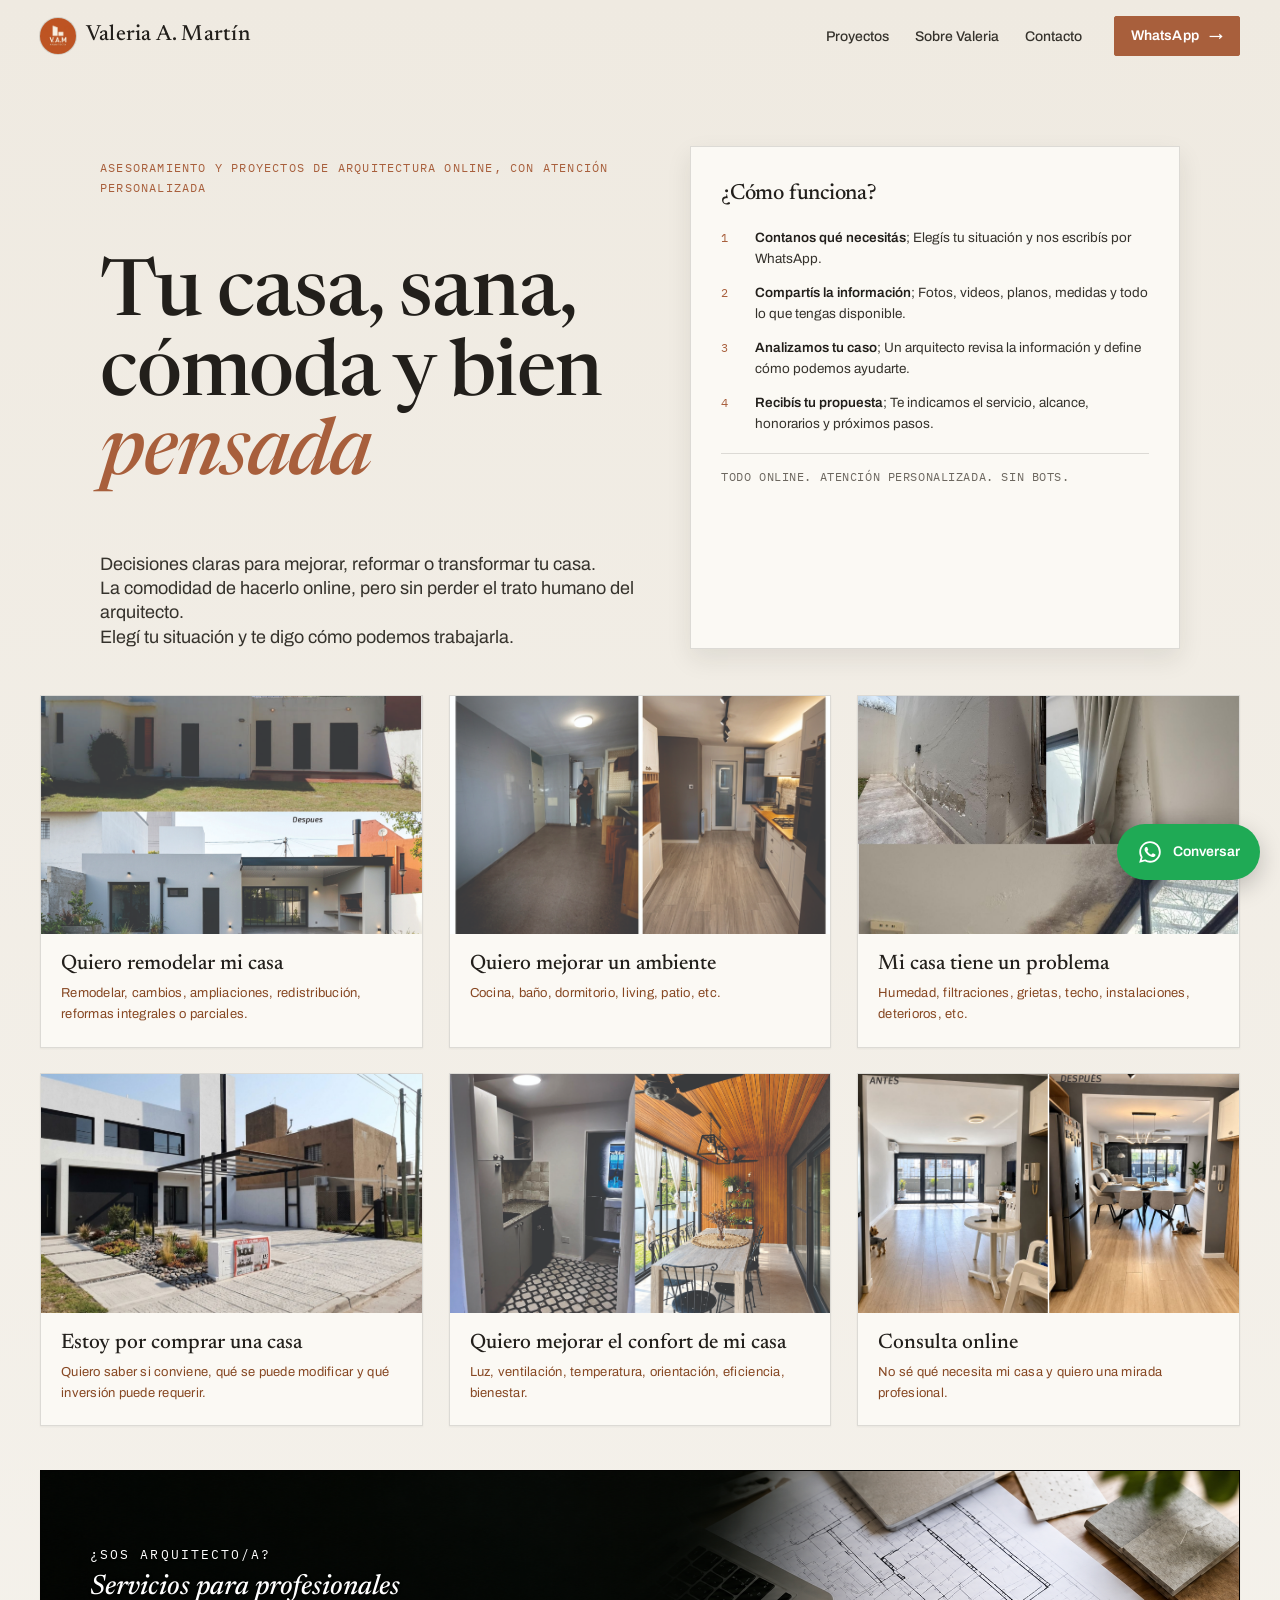
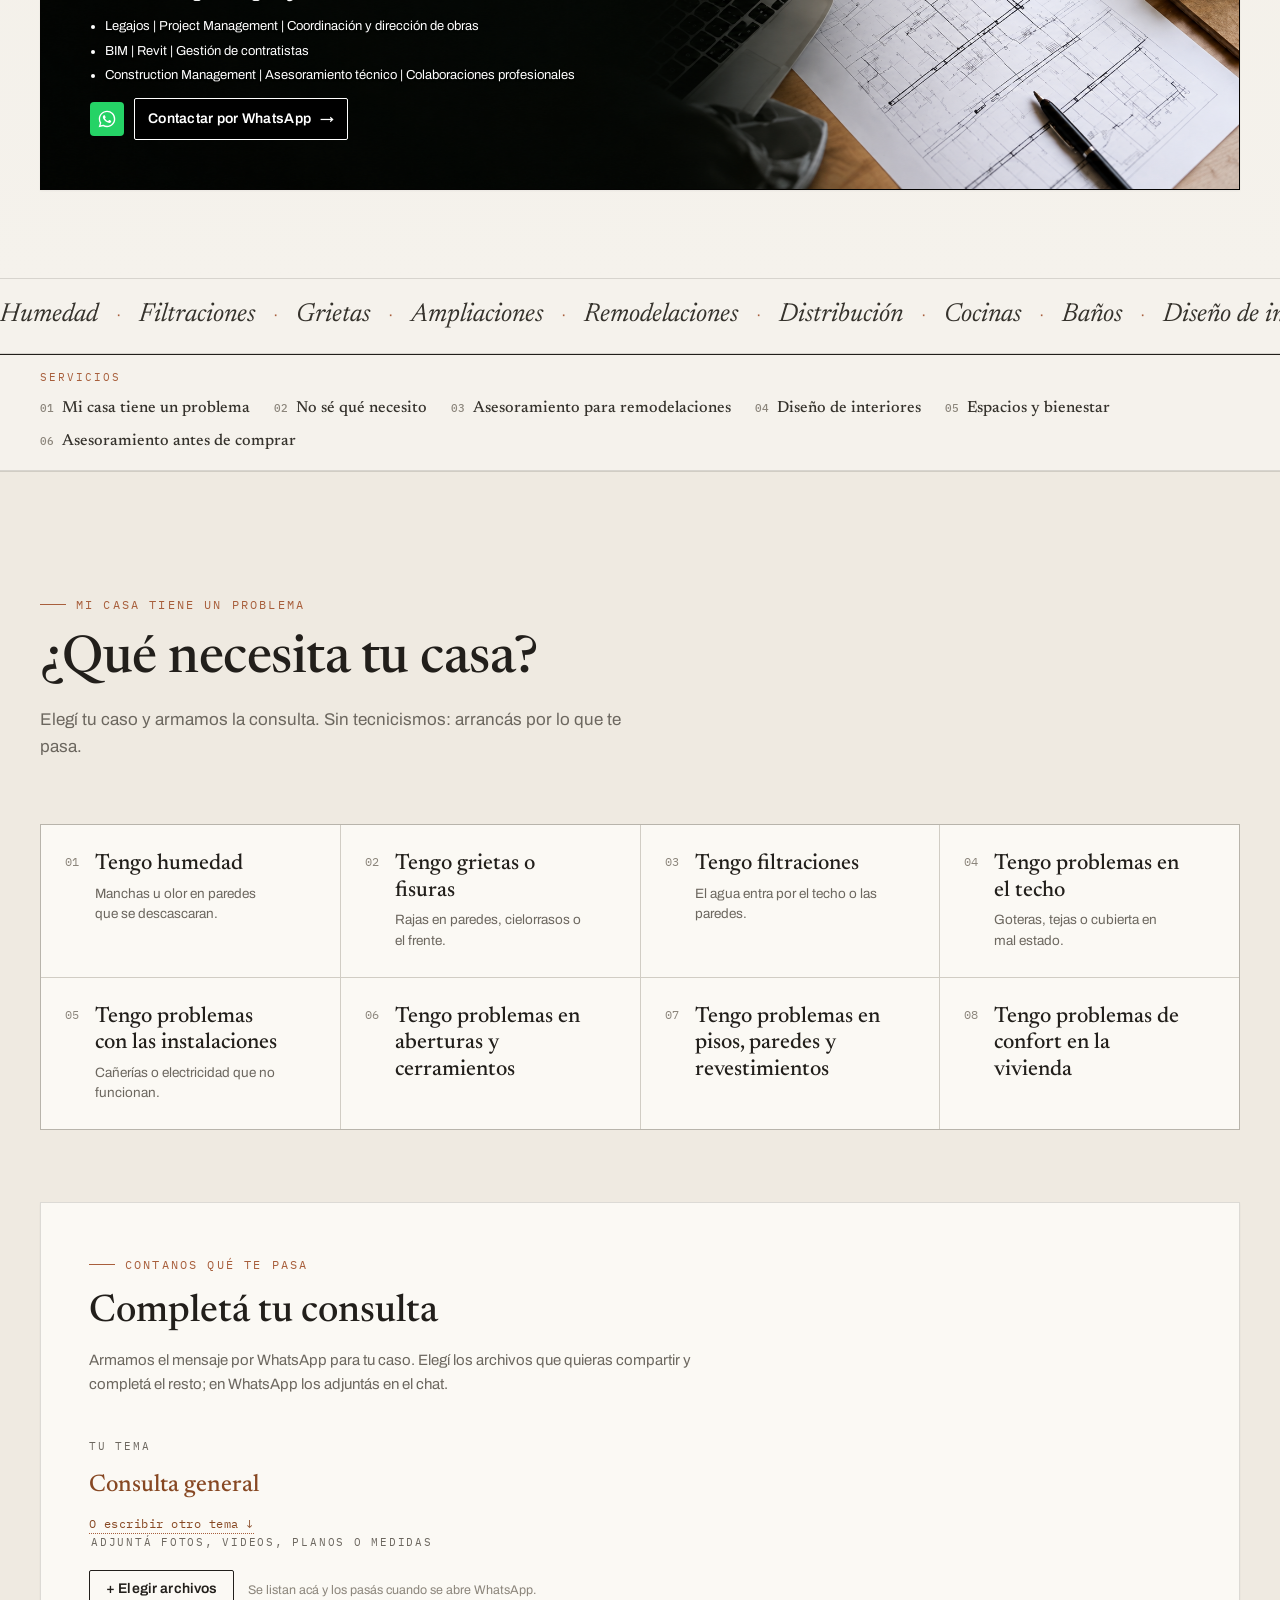
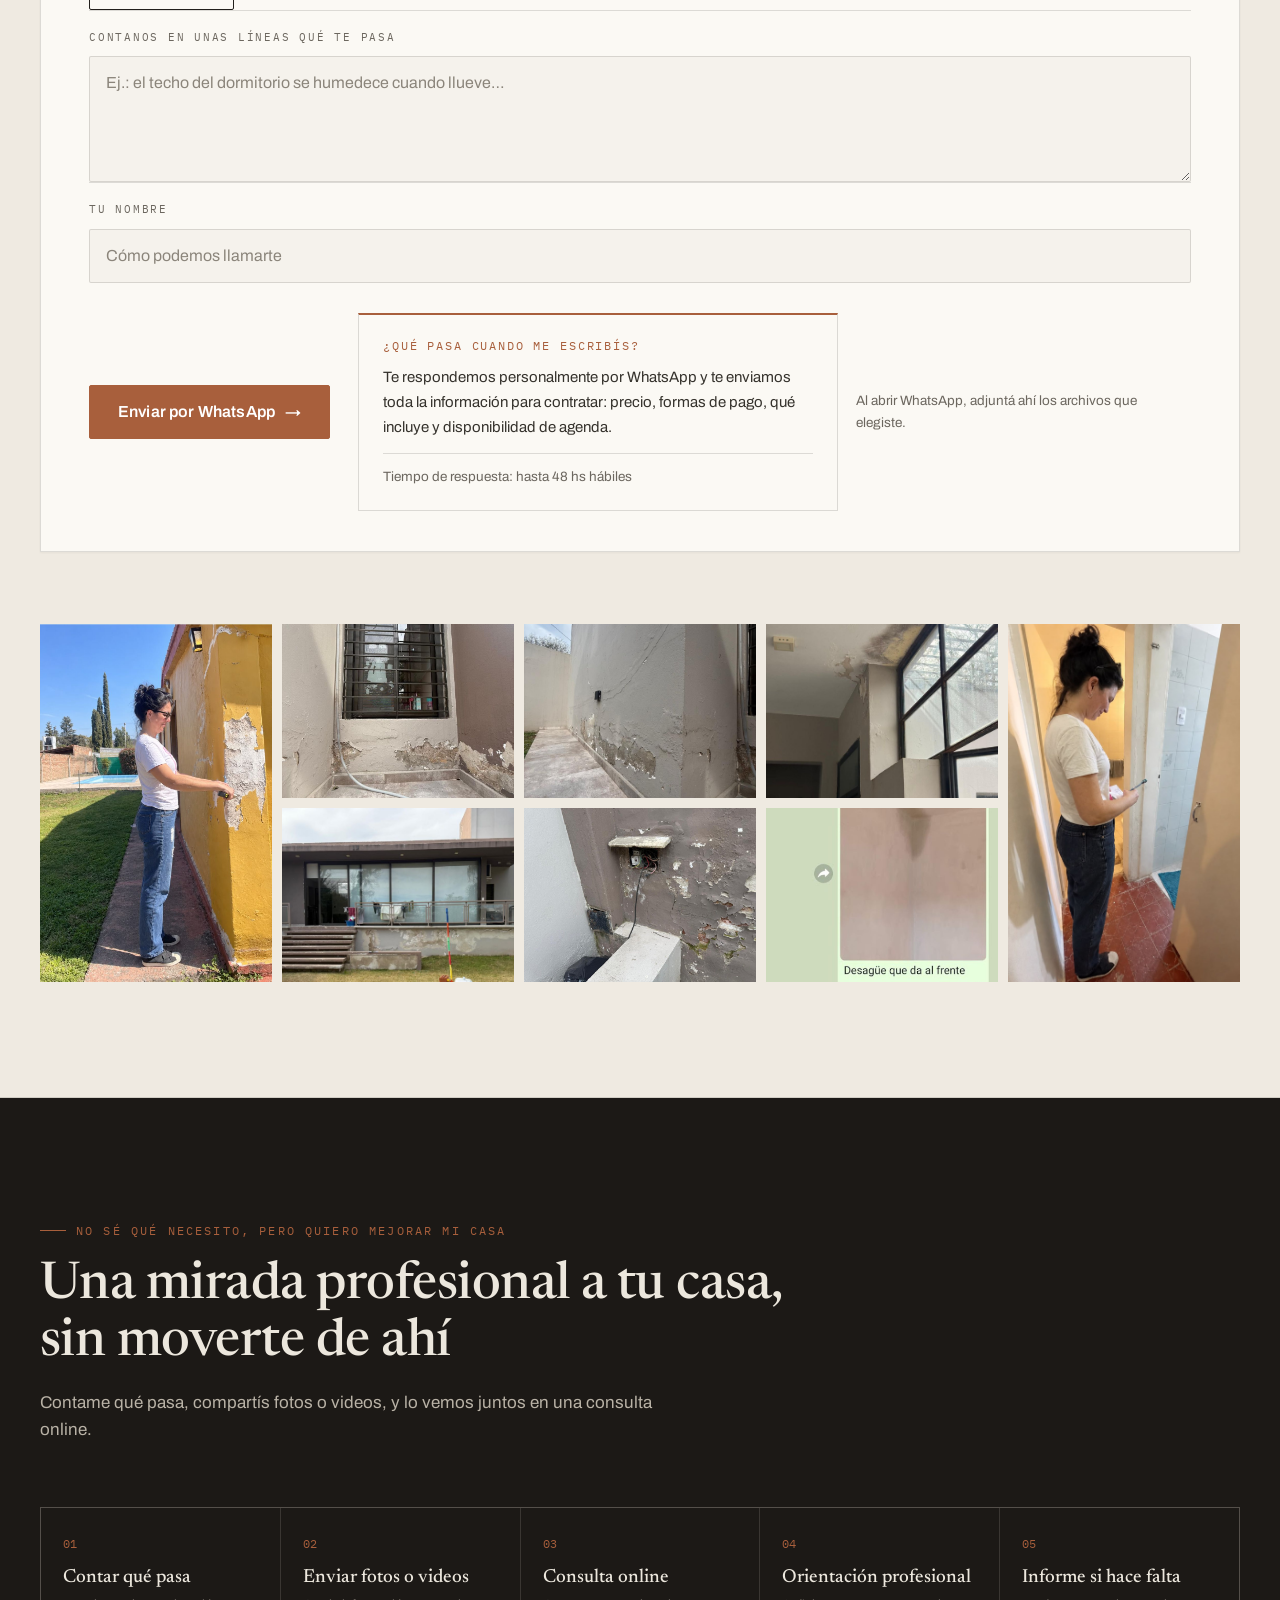
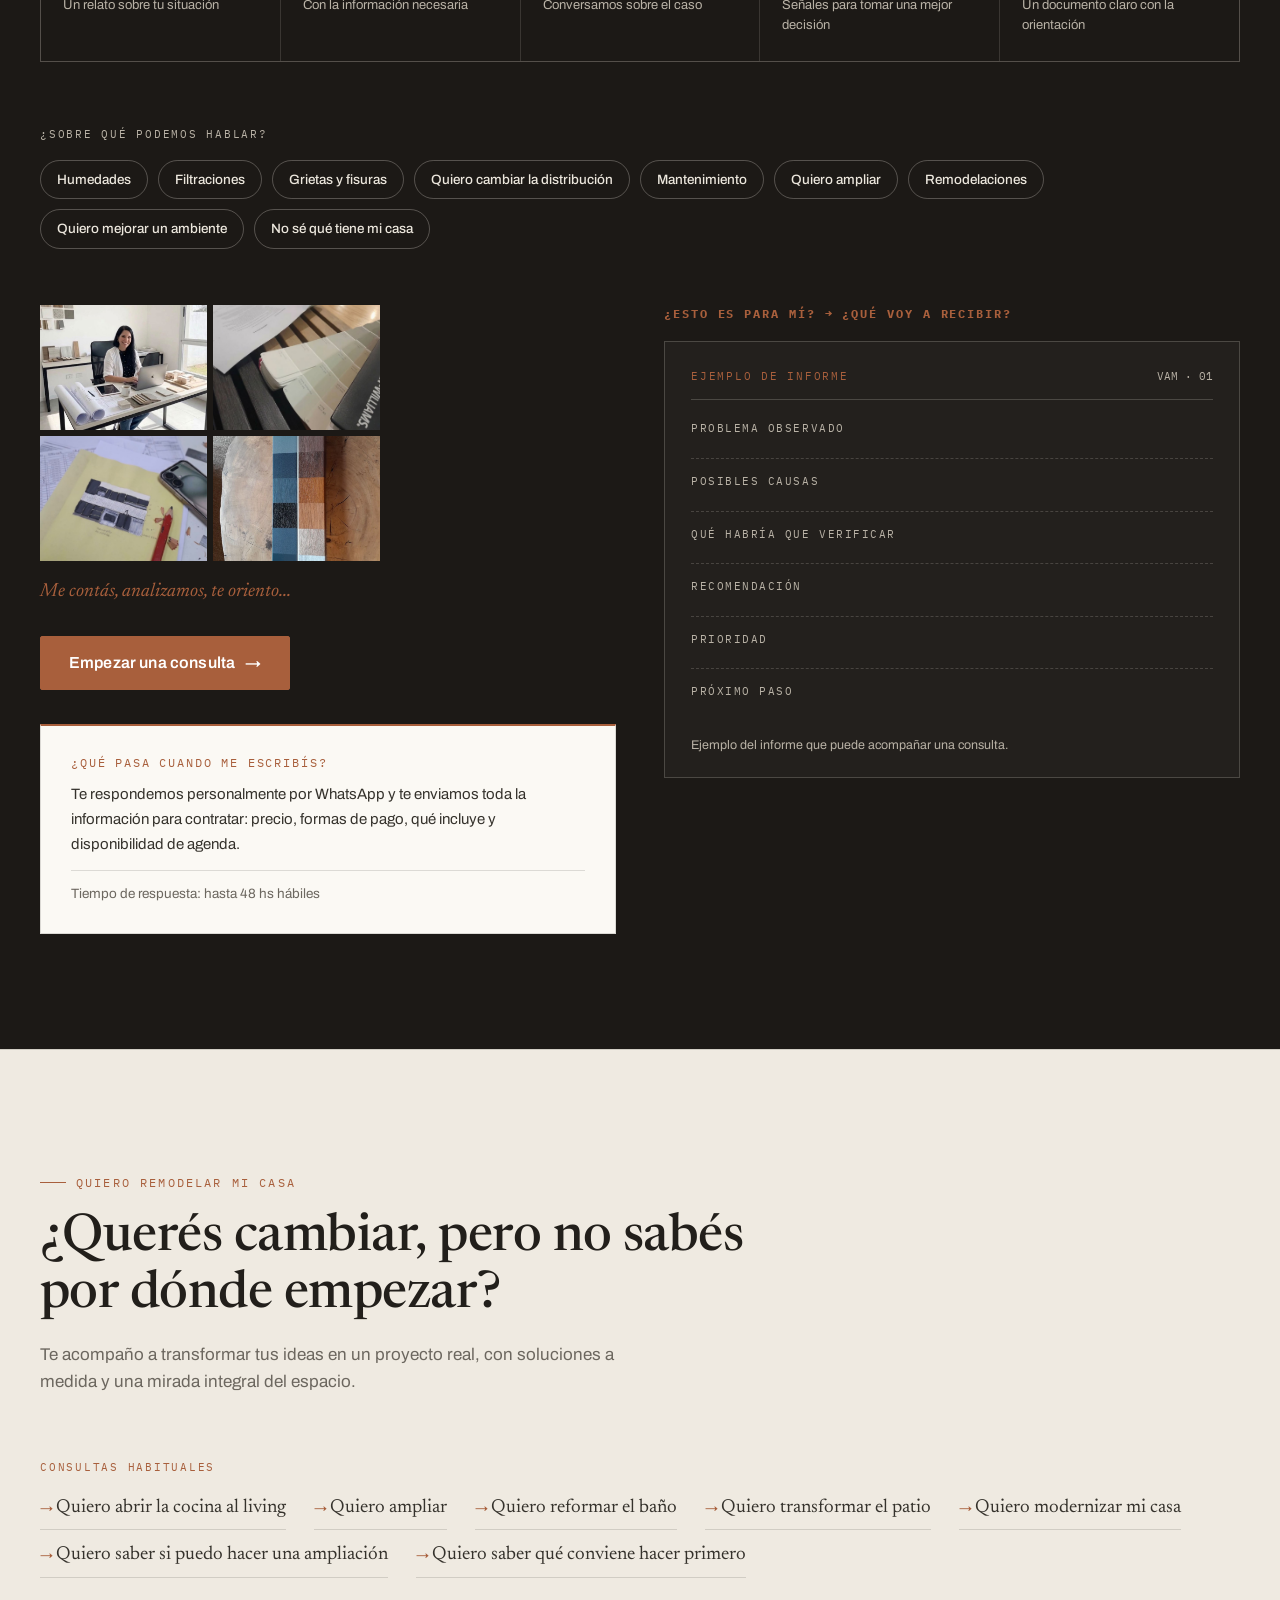
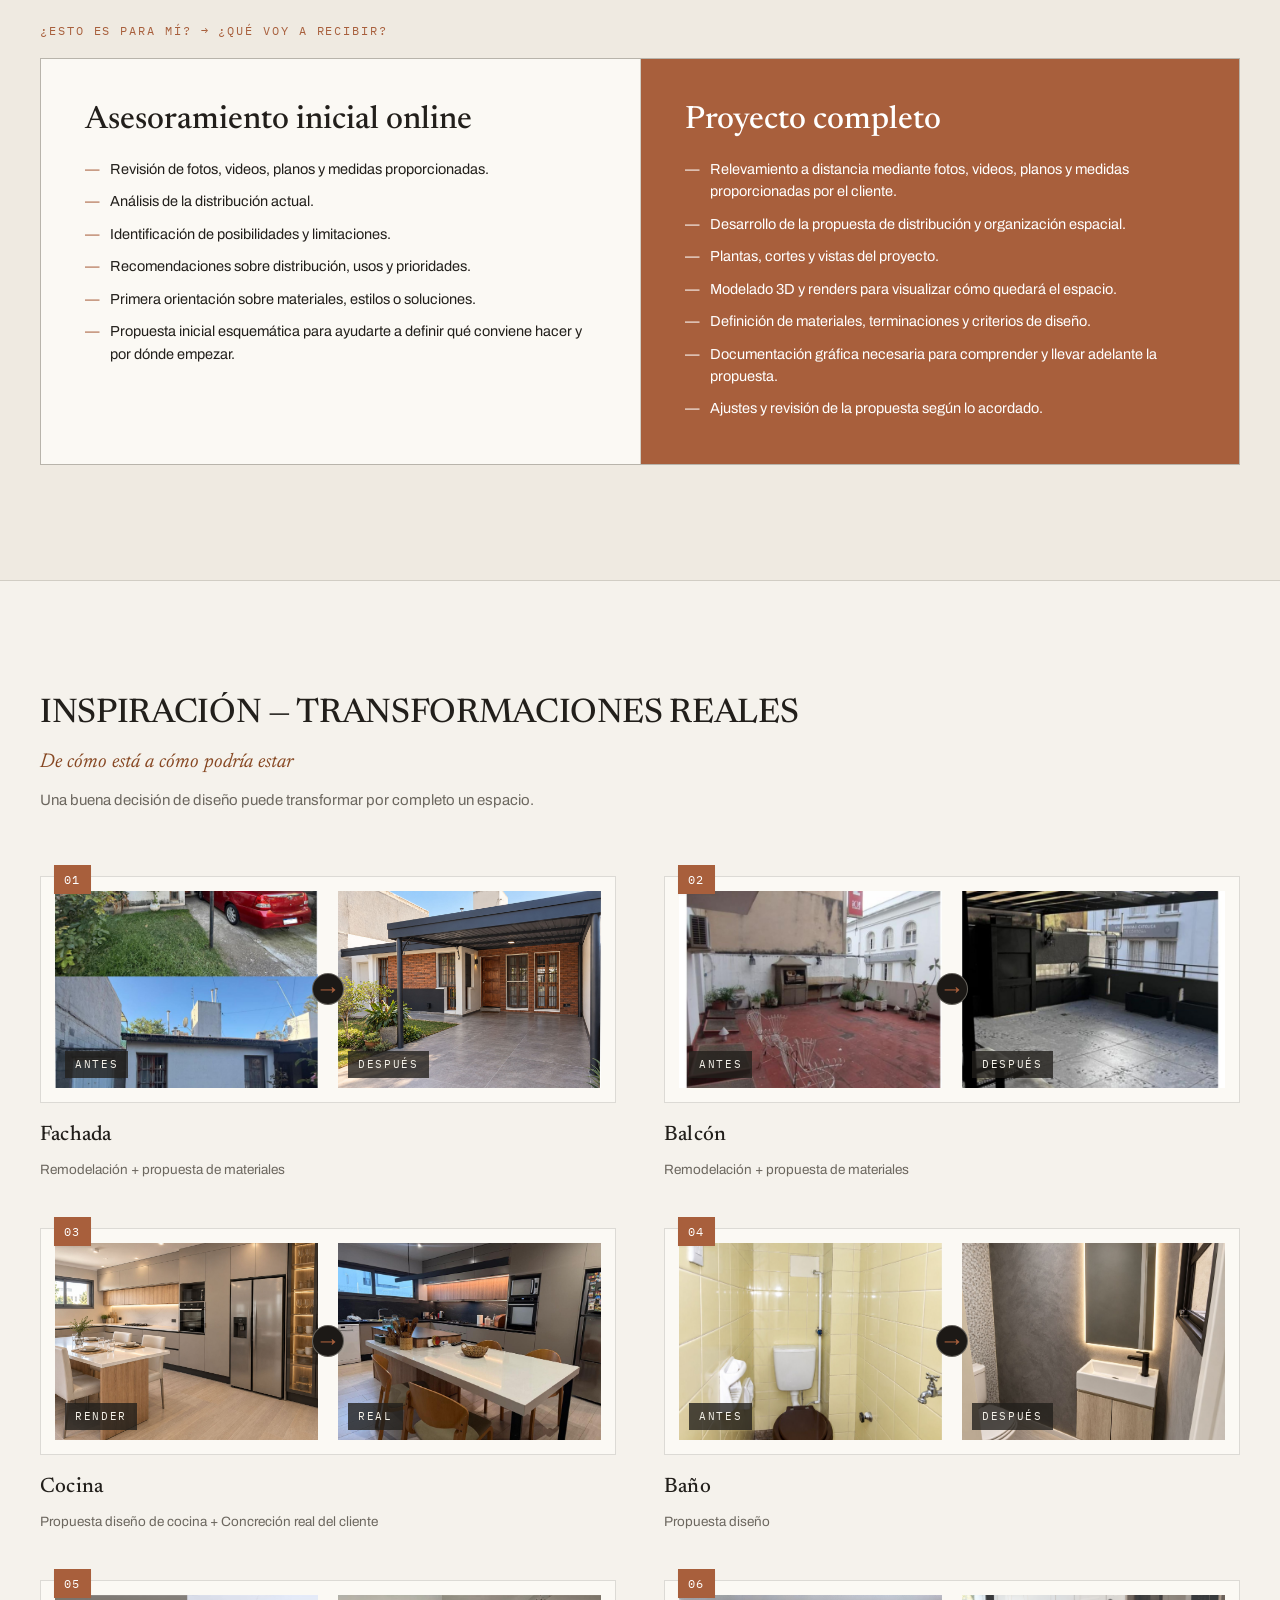
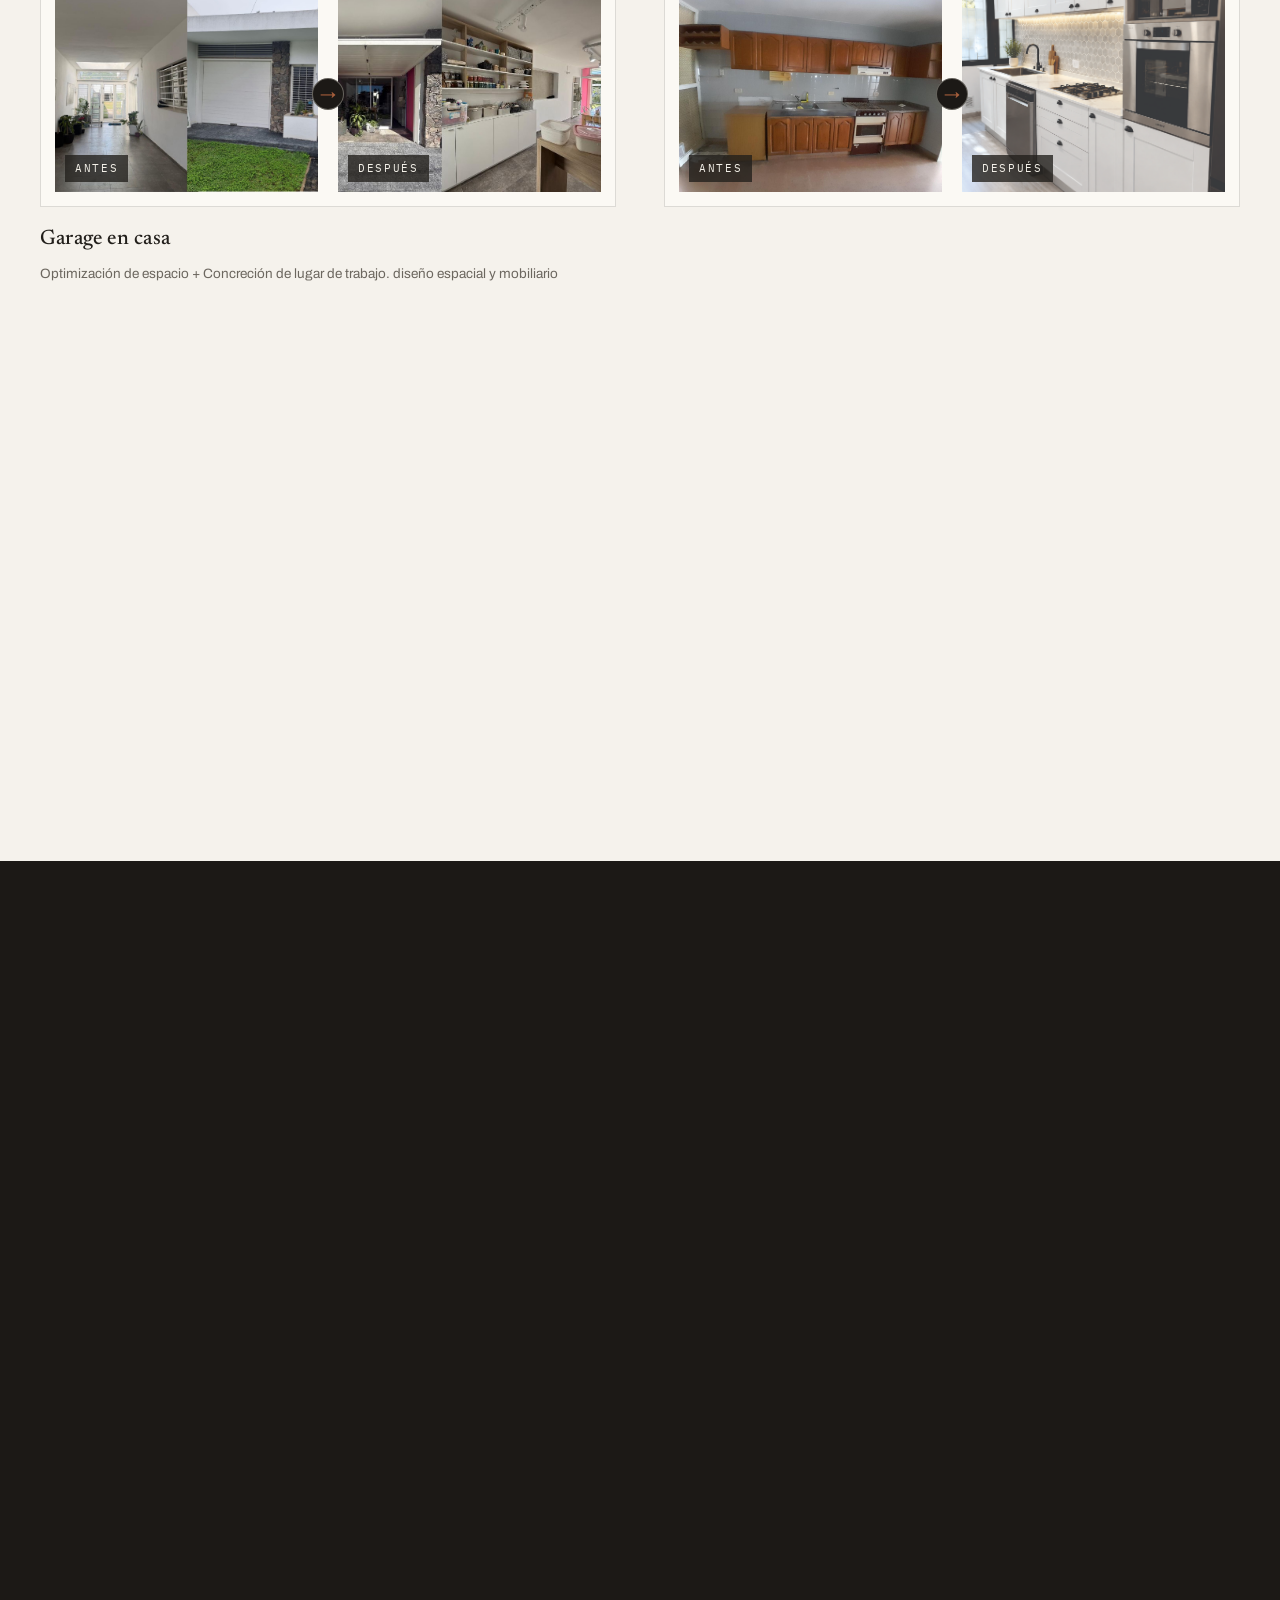
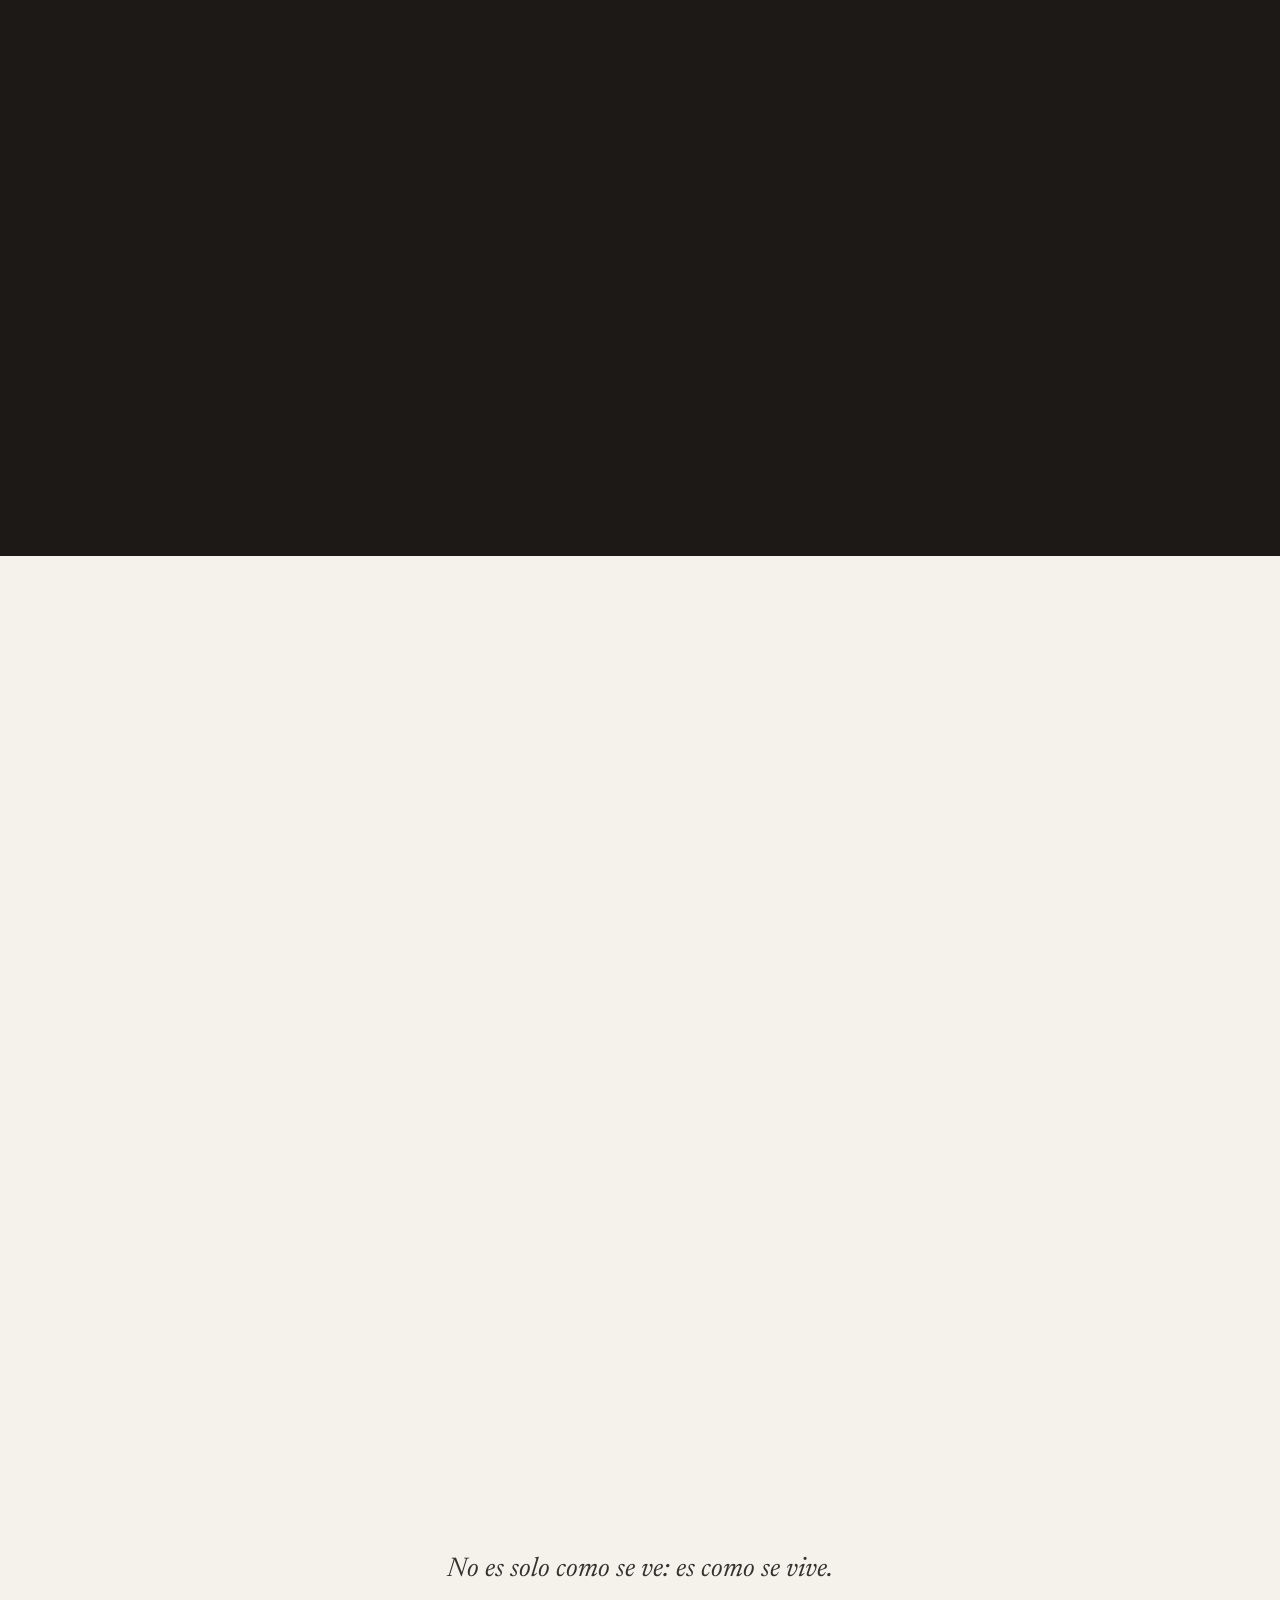
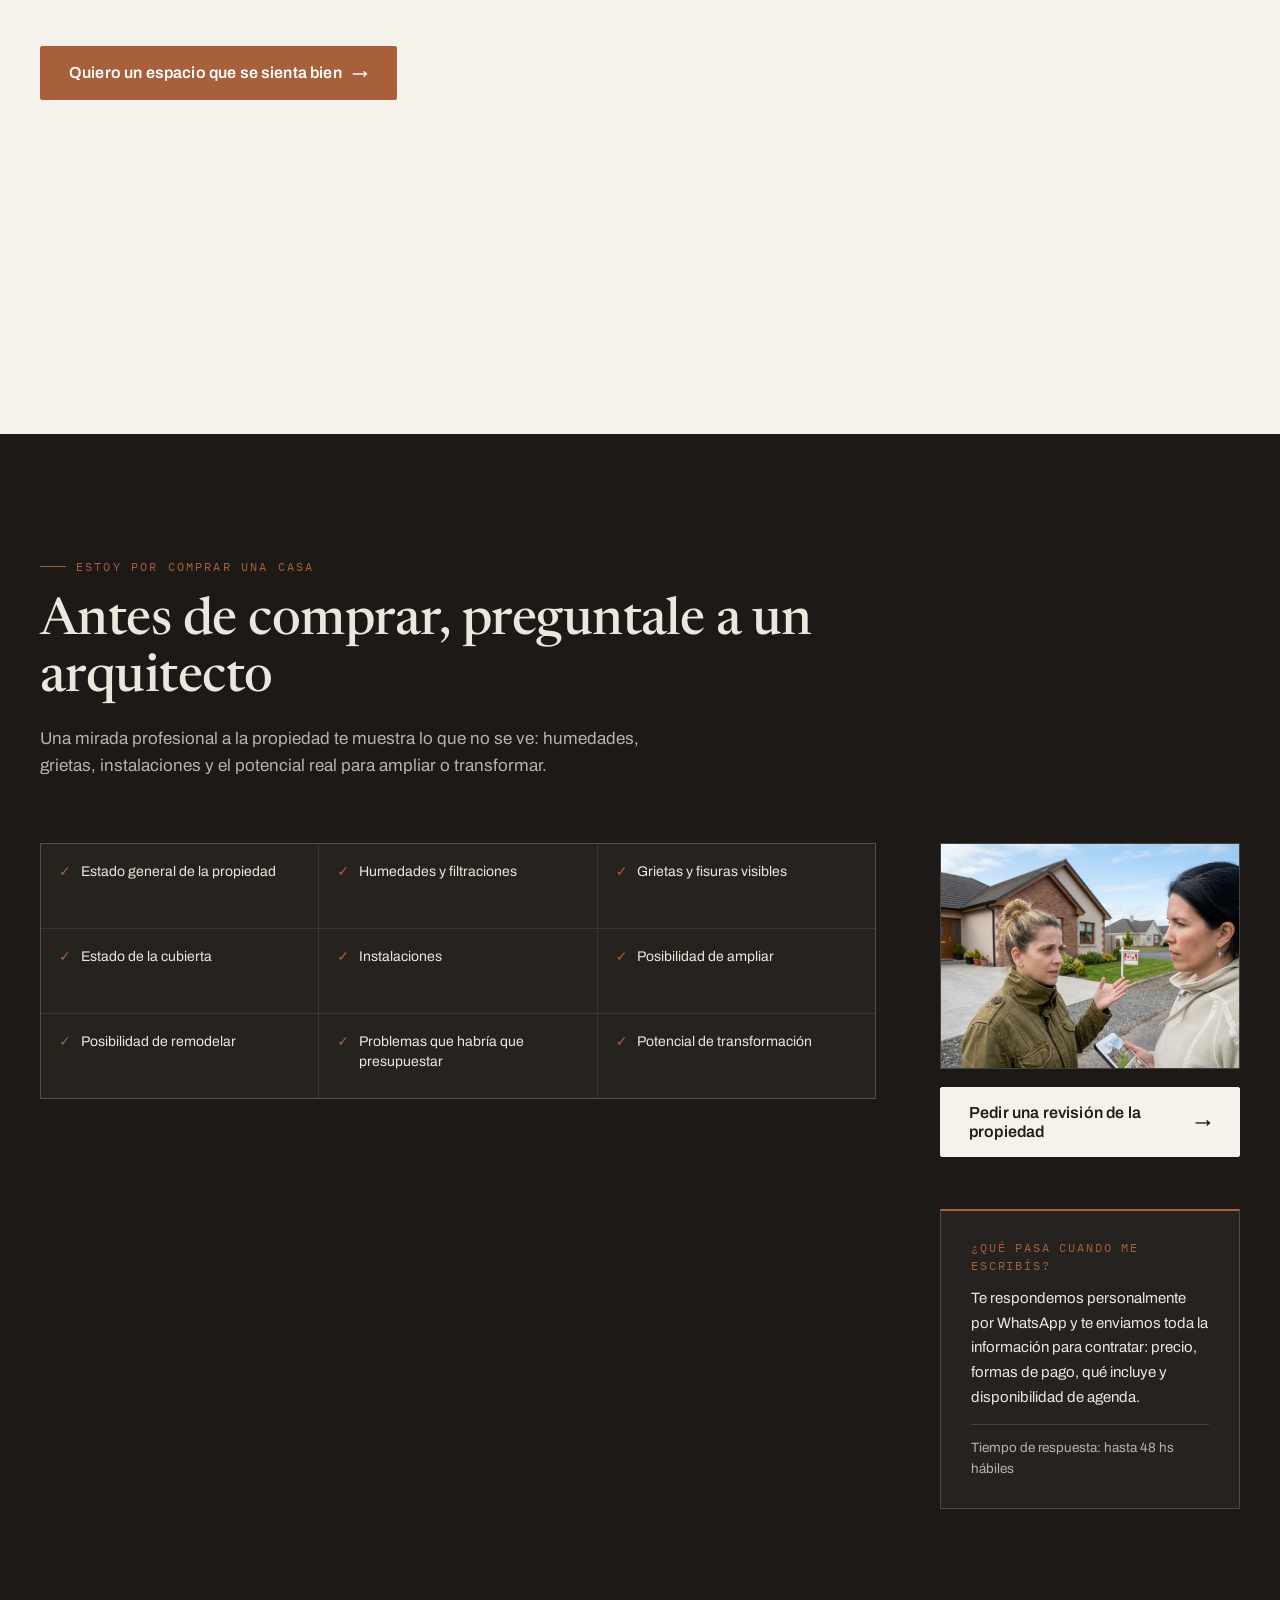
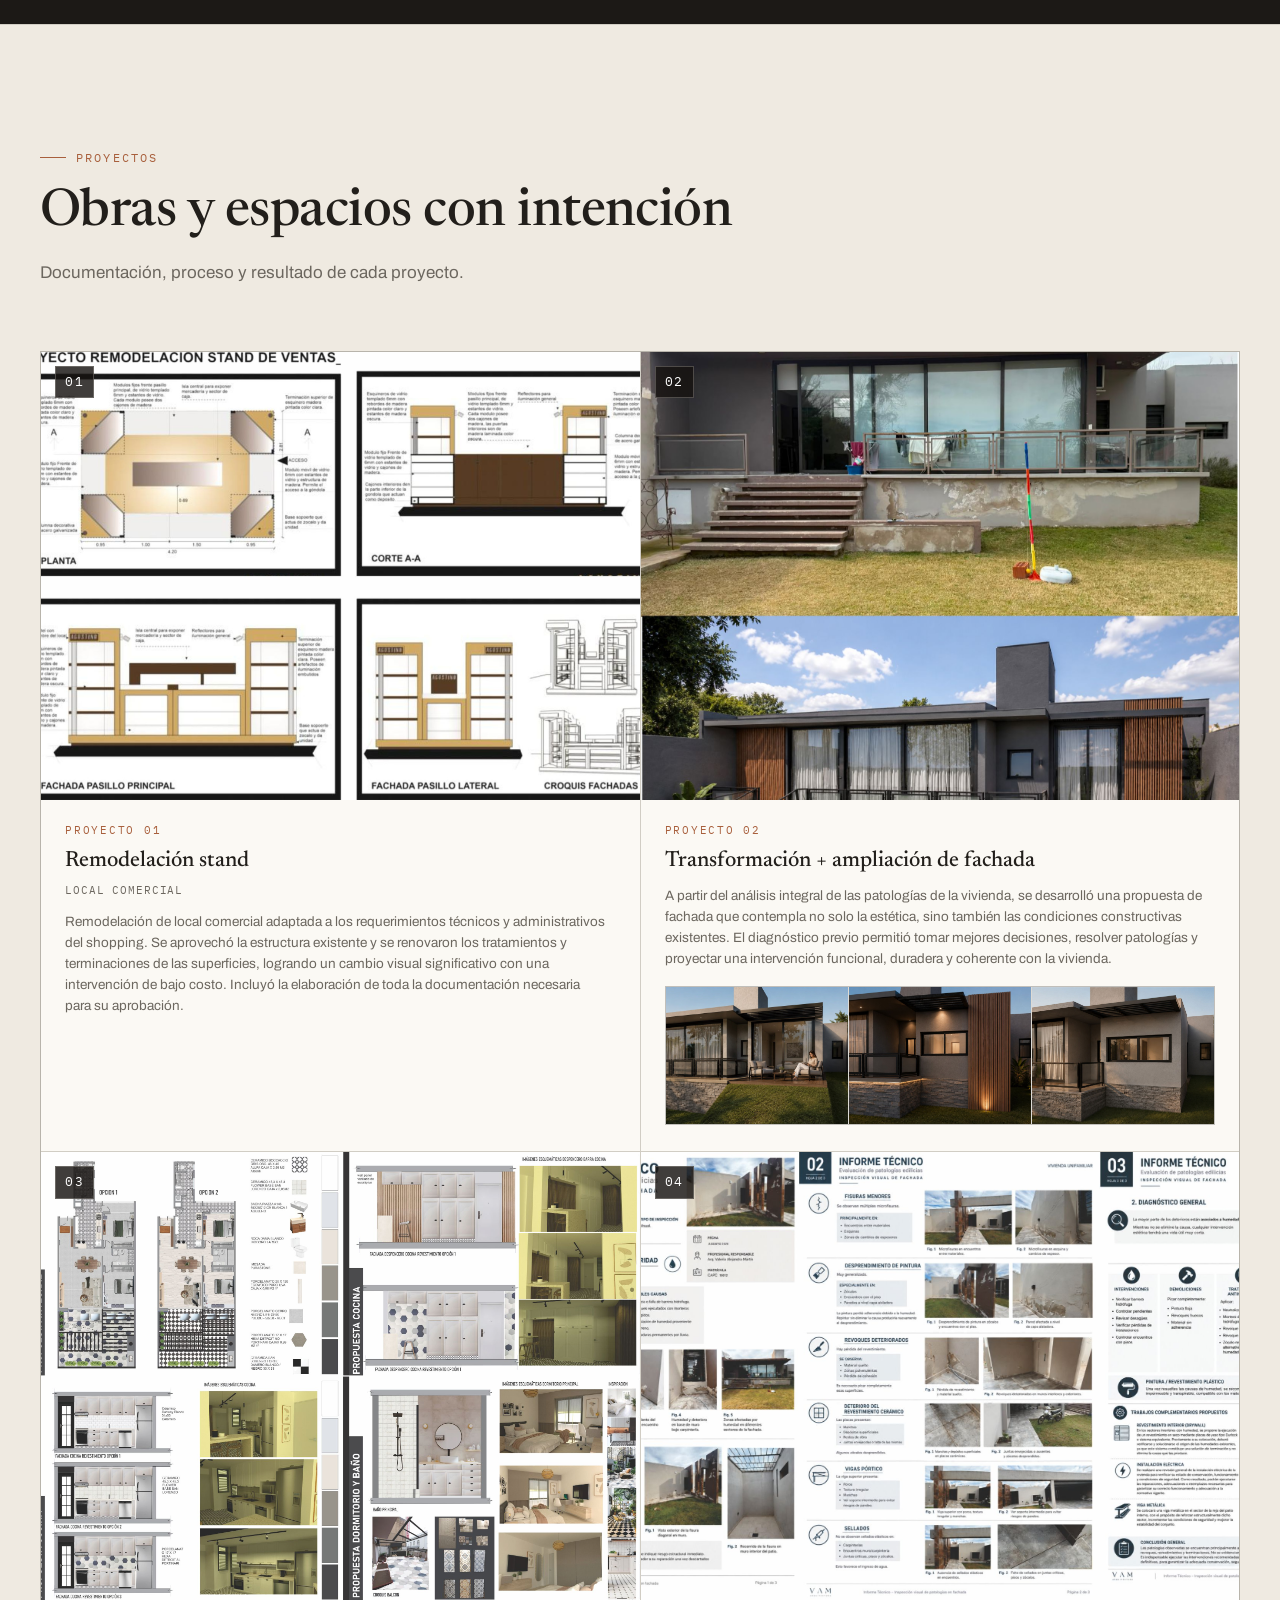
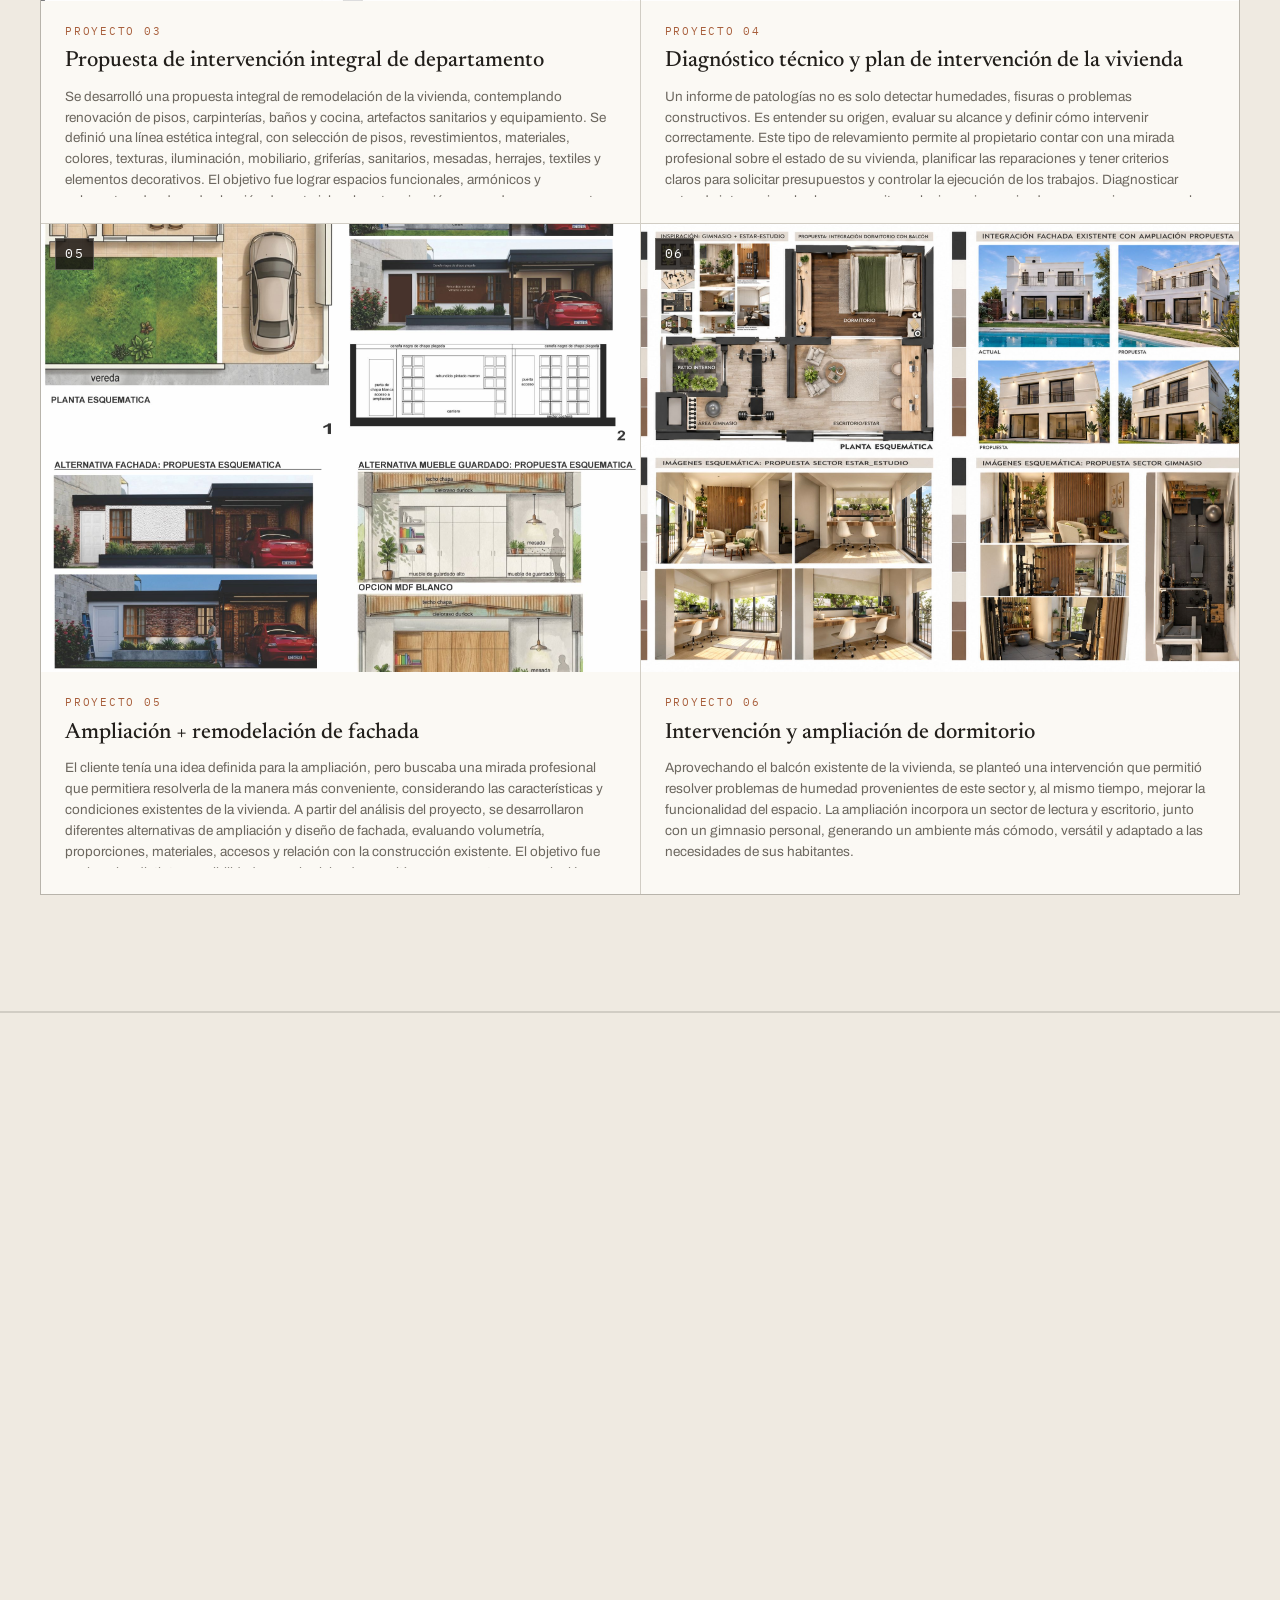
==== index.html @ 3925905f "segui agregando cambios en la adptacion" ====
<!DOCTYPE html>
<html lang="es">
<head>
  <meta charset="UTF-8">
  <meta name="viewport" content="width=device-width, initial-scale=1.0">
  <meta name="referrer" content="no-referrer">
  <title>Valeria A. Martín — Arquitecta | Casas que funcionan bien</title>
  <meta name="description" content="Decisiones claras para mejorar, reformar o transformar tu casa. Online, con el trato humano de un arquitecto. Córdoba, Argentina.">
  <meta property="og:type" content="website">
  <meta property="og:title" content="Valeria A. Martín — Arquitecta | Casas que funcionan bien">
  <meta property="og:description" content="Decisiones claras para mejorar, reformar o transformar tu casa. Online, con el trato humano de un arquitecto.">
  <meta property="og:url" content="">
  <meta property="og:image" content="assets/images/hero.jpg">
  <link rel="icon" type="image/jpeg" href="assets/images/logo.jpg">

  <link rel="preconnect" href="https://fonts.googleapis.com">
  <link rel="preconnect" href="https://fonts.gstatic.com" crossorigin>
  <link href="https://fonts.googleapis.com/css2?family=Newsreader:ital,opsz,wght@0,6..72,400;0,6..72,500;1,6..72,400;1,6..72,500&family=Archivo:wght@400;500;600;700&family=IBM+Plex+Mono:wght@400;500&display=swap" rel="stylesheet">

  <link rel="stylesheet" href="css/main.css?v=20260918">
  <script src="js/config.js?v=20260918" defer></script>
  <script src="js/content.js?v=20260918" defer></script>
  <script src="js/app.js?v=20260918" defer></script>
</head>
<body id="top">

  <a class="skip-link" href="#inicio">Saltar al contenido</a>

  <!-- ======================= HEADER ======================= -->
  <header class="site-header" id="siteHeader">
    <div class="container nav">
      <a class="brand" href="#inicio" aria-label="Valeria A. Martín — inicio">
        <img class="brand__logo" src="assets/images/logo.jpg" alt="" width="36" height="36">
        <span class="brand__text" data-text="owner.brand">Valeria A. Martín</span>
      </a>

      <nav class="nav__links" aria-label="Principal">
        <ul>
          <li><a href="#proyectos">Proyectos</a></li>
          <li><a href="#sobre-mi">Sobre Valeria</a></li>
          <li><a href="#contacto">Contacto</a></li>
        </ul>
      </nav>

      <a class="btn btn--accent btn--sm nav__cta" data-wa="general">WhatsApp <span class="btn__arr" aria-hidden="true">→</span></a>

      <button class="menu-toggle" id="menuToggle" type="button" aria-expanded="false" aria-controls="menuOverlay" aria-label="Abrir menú">
        <span class="menu-toggle__line" aria-hidden="true"></span>
        <span class="menu-toggle__line" aria-hidden="true"></span>
      </button>
    </div>
  </header>

  <!-- Menú móvil -->
  <div class="menu-overlay" id="menuOverlay" hidden>
    <div class="menu-overlay__top">
      <a class="brand" href="#inicio">
        <img class="brand__logo" src="assets/images/logo.jpg" alt="" width="36" height="36">
        <span class="brand__text">Valeria A. Martín</span>
      </a>
      <button class="menu-overlay__close" id="menuClose" type="button" aria-label="Cerrar menú">×</button>
    </div>
    <nav aria-label="Menú">
      <ul class="menu-overlay__links">
        <li><a href="#proyectos"><span>01</span>Proyectos</a></li>
        <li><a href="#sobre-mi"><span>02</span>Sobre Valeria</a></li>
        <li><a href="#contacto"><span>03</span>Contacto</a></li>
      </ul>
    </nav>
    <div class="menu-overlay__foot">
      <a class="btn btn--accent btn--lg menu-overlay__cta" data-wa="general">Hablar por WhatsApp</a>
      <p class="menu-overlay__note" data-text="owner.location">Córdoba, Argentina · Presencial y online</p>
    </div>
  </div>

  <main>

    <!-- ======================= HERO ======================= -->
    <section class="hero" id="inicio">
      <img class="hero__img" id="heroImg" data-pic="hero" src="assets/images/hero.jpg" alt="Arquitectura para casas — VAM Arquitectura">
      <div class="hero__scrim" aria-hidden="true"></div>

      <div class="container hero__inner">
        <p class="hero__eyebrow">Asesoramiento y proyectos de arquitectura online, con atención personalizada</p>

        <h1 class="hero__title">
          <span>Tu casa, sana,</span>
          <span class="hero__title-mid">cómoda y bien</span>
          <em>pensada</em>
        </h1>

        <div class="hero__lines">
          <p>Decisiones claras para mejorar, reformar o transformar tu casa.<br>
          La comodidad de hacerlo online, pero sin perder el trato humano del arquitecto.<br>
          Elegí tu situación y te digo cómo podemos trabajarla.</p>
        </div>

        <div class="hero__how" id="rad-hero-how"></div>

      </div>

      <div class="container hero__accesos">
        <div class="accesos" id="rad-accesos"></div>
      </div>

      <div class="container hero__band">
        <span class="media-frame media-frame--wide">
          <img data-pic="informativa" src="assets/images/informativa.png" alt="Cómo trabaja Valeria A. Martín cada consulta">
        </span>

        <aside class="pro-card">
          <p class="pro-card__eyebrow">¿Sos arquitecto/a?</p>
          <h3 class="pro-card__title">Servicios para profesionales</h3>
          <ul class="pro-card__list">
            <li>Legajos | Project Management | Coordinación y dirección de obras</li>
            <li>BIM | Revit | Gestión de contratistas</li>
            <li>Construction Management | Asesoramiento técnico | Colaboraciones profesionales</li>
          </ul>
          <a class="pro-card__wa" data-wa="profesionales" href="#contacto" aria-label="Contactar por WhatsApp">
            <span class="pro-card__wa-icon">
              <svg viewBox="0 0 24 24" width="20" height="20" fill="currentColor" aria-hidden="true">
                <path d="M12.04 2C6.58 2 2.13 6.44 2.13 11.9c0 1.75.46 3.45 1.33 4.96L2 22l5.28-1.38a9.9 9.9 0 0 0 4.75 1.21h.01c5.45 0 9.9-4.44 9.9-9.9 0-2.64-1.03-5.13-2.9-7A9.86 9.86 0 0 0 12.04 2Zm0 18.15h-.01c-1.49 0-2.95-.4-4.22-1.16l-.3-.18-3.13.82.84-3.05-.2-.31a8.24 8.24 0 0 1-1.27-4.37c0-4.54 3.7-8.23 8.25-8.23 2.2 0 4.27.86 5.83 2.42a8.18 8.18 0 0 1 2.41 5.83c0 4.55-3.7 8.24-8.2 8.24Zm4.52-6.16c-.25-.12-1.47-.72-1.69-.81-.23-.08-.39-.12-.56.13-.17.24-.64.8-.78.97-.14.16-.29.18-.54.06-.25-.13-1.05-.39-2-1.23-.73-.66-1.23-1.47-1.38-1.72-.14-.25-.01-.38.11-.5.11-.11.25-.29.37-.43.13-.14.17-.25.25-.41.08-.17.04-.31-.02-.43-.06-.12-.56-1.34-.76-1.84-.2-.48-.4-.42-.56-.43h-.48c-.17 0-.43.06-.66.31-.22.25-.86.85-.86 2.07 0 1.22.89 2.4 1.01 2.56.12.17 1.75 2.67 4.23 3.74.59.26 1.05.41 1.41.52.59.19 1.13.16 1.56.1.48-.07 1.47-.6 1.67-1.18.21-.58.21-1.07.15-1.18-.06-.1-.23-.16-.48-.28Z"/>
              </svg>
            </span>
            <span class="wa-pill">Contactar por WhatsApp <span class="wa-pill__arr" aria-hidden="true">→</span></span>
          </a>
        </aside>
      </div>
    </section>

    <!-- ======================= MARQUEE ======================= -->
    <div class="marquee" aria-hidden="true">
      <div class="marquee__track" id="rad-marquee"></div>
    </div>

    <!-- ================== FRANJA DE SERVICIOS ================== -->
    <nav class="svc-rail" aria-label="Servicios">
      <div class="container svc-rail__inner">
        <span class="svc-rail__label">Servicios</span>
        <div class="svc-rail__list" id="rad-svcrail"></div>
      </div>
    </nav>

    <!-- ============ MI CASA TIENE UN PROBLEMA + FORM ============ -->
    <section class="section section--tint" id="mejorar-casa">
      <div class="container">
        <div class="section__head">
          <span class="section__eyebrow" data-text="needsSection.eyebrow">Quiero mejorar mi casa</span>
          <h2 class="section__title" data-text="needsSection.title">¿Qué necesita tu casa?</h2>
          <p class="section__lead" data-text="needsSection.lead">Elegí tu caso y armamos la consulta. Sin tecnicismos: arrancás por lo que te pasa.</p>
        </div>

        <ul class="needs-grid" id="rad-needs"></ul>

        <div class="consult" id="consultar">
          <div id="rad-form"></div>
        </div>

        <div class="galeria7" id="rad-galeria"></div>
      </div>
    </section>

    <!-- ============ 7. CONSULTA ONLINE ============ -->
    <section class="section section--ink" id="consulta-online">
      <div class="container">
        <div class="section__head">
          <span class="section__eyebrow" data-text="consultaOnline.eyebrow">No sé qué necesito, pero quiero mejorar mi casa</span>
          <h2 class="section__title" data-text="consultaOnline.title">Una mirada profesional a tu casa, sin moverte de ahí</h2>
          <p class="section__lead" data-text="consultaOnline.intro">Contame qué pasa, compartís fotos o videos, y lo vemos juntos en una consulta online.</p>
        </div>

        <ol class="online__steps" id="rad-steps"></ol>

        <div class="tools">
          <span class="tools__label" data-text="consultaOnline.topicsLabel">¿Sobre qué podemos hablar?</span>
          <div class="tools__row" id="rad-topicos"></div>
        </div>

        <div class="online__cta">
          <div>
            <div class="online__photos" id="rad-online-pics"></div>
            <p class="online__tagline" data-text="consultaOnline.whatIntro">Me contás, analizamos, te oriento...</p>
            <a class="btn btn--accent btn--lg" data-wa="consulta">Empezar una consulta <span class="btn__arr" aria-hidden="true">→</span></a>
            <div class="response" data-response></div>
          </div>
          <div class="online__right">
            <h3 class="recibe__title" data-text="consultaOnline.whatTitle">¿Esto es para mí? → ¿Qué voy a recibir?</h3>
            <div class="informe">
              <div class="informe__head">
                <span class="informe__tag">Ejemplo de informe</span>
                <span class="informe__num">VAM · 01</span>
              </div>
              <dl class="informe__rows" id="rad-informe"></dl>
              <p class="informe__note" data-text="consultaOnline.informe.note">Ejemplo del informe que puede acompañar una consulta.</p>
            </div>
          </div>
        </div>

      </div>
    </section>

    <!-- ============ 8 y 9. REMODELACIONES ============ -->
    <section class="section section--tint" id="remodelaciones">
      <div class="container">
        <div class="section__head">
          <span class="section__eyebrow" data-text="remodelaciones.eyebrow">Quiero remodelar mi casa</span>
          <h2 class="section__title" data-text="remodelaciones.title">¿Querés cambiar, pero no sabés por dónde empezar?</h2>
          <p class="section__lead" data-text="remodelaciones.lead">Te acompaño a transformar tus ideas en un proyecto real, con soluciones a medida y una mirada integral del espacio.</p>
        </div>

        <div class="consultas">
          <span class="tools__label" data-text="remodelaciones.consultasTitle">Consultas habituales</span>
          <ul class="consultas__list" id="rad-consultas"></ul>
        </div>

        <h3 class="what-block" data-text="remodelaciones.whatTitle">¿Esto es para mí? → ¿Qué voy a recibir?</h3>

        <div class="cmp-grid" id="rad-cards"></div>

      </div>
    </section>

    <!-- ============ 10. INSPIRACIÓN — TRANSFORMACIONES REALES ============ -->
    <section class="section" id="inspiracion">
      <div class="container">
        <div class="section__head">
          <h2 class="inspi__title" data-text="inspiracion.title">INSPIRACIÓN — TRANSFORMACIONES REALES</h2>
          <p class="inspi__sub" data-text="inspiracion.sub">De cómo está a cómo podría estar</p>
          <p class="inspi__text" data-text="inspiracion.text">Una buena decisión de diseño puede transformar por completo un espacio.</p>
        </div>
        <div class="inspi-grid" id="rad-inspi"></div>

        <div class="inspi-cta" id="rad-inspi-cta">
          <div class="inspi-cta__pair">
            <a class="btn btn--accent btn--lg" data-wa="remodelaciones">
              Empezar por una consulta <span class="btn__arr" aria-hidden="true">→</span>
            </a>
            <div class="inspi-cta__notes">
              <p class="inspi-cta__note">El proyecto se desarrolla a distancia a partir de la información proporcionada por el cliente. No incluye relevamiento presencial ni dirección de obra.<br>Cuando la intervención requiere trámites, firma profesional, relevamiento presencial o dirección de obra, se evalúa en cada caso la modalidad de trabajo correspondiente.</p>
            </div>
          </div>
          <div class="response" data-response></div>
        </div>
      </div>
    </section>

    <!-- ============ 11 y 12. DISEÑO DE INTERIORES ============ -->
    <section class="section section--ink" id="diseno-interiores">
      <div class="container">
        <div class="section__head">
          <span class="section__eyebrow" data-text="disenoInteriores.eyebrow">Diseño de interiores</span>
          <h2 class="section__title" data-text="disenoInteriores.title">Tu casa, rediseñada con mirada arquitectónica</h2>
          <p class="section__lead" data-text="disenoInteriores.lead">Reformar con un diseño que responda a cómo vivís.</p>
        </div>

        <div class="di-row">
          <div class="di-photos" id="rad-interiores"></div>
          <div class="di-topics">
            <span class="tools__label" data-text="disenoInteriores.topicsLabel">De qué podemos hablar</span>
            <div class="tools__row" id="rad-topicos-di"></div>
          </div>
        </div>

        <div class="deliver">
          <div class="section__cta">
            <a class="btn btn--paper btn--lg" data-wa="ambiente">Quiero rediseñar un ambiente <span class="btn__arr" aria-hidden="true">→</span></a>
          </div>
          <div class="response response--invert" data-response></div>
        </div>
      </div>
    </section>

    <!-- ============ 13. ESPACIOS QUE SE SIENTEN BIEN ============ -->
    <section class="section" id="espacios-bienestar">
      <div class="container">
        <div class="section__head">
          <span class="section__eyebrow" data-text="bienestar.eyebrow">Quiero mejorar el confort de mi casa</span>
          <h2 class="section__title" data-text="bienestar.title">Espacios que se sienten bien</h2>
          <p class="section__lead" data-text="bienestar.lead">No es solo cómo se ve: es cómo se habita. Luz, orientación y circulación cambian cómo se vive un espacio.</p>
        </div>

        <div class="conf-photos" id="rad-confort-pics"></div>

        <blockquote class="ident-quote">
          <p data-text="bienestar.quote">No es solo como se ve: es como se vive.</p>
        </blockquote>

        <div class="section__cta">
          <a class="btn btn--accent btn--lg" data-wa="confort">Quiero un espacio que se sienta bien <span class="btn__arr" aria-hidden="true">→</span></a>
        </div>
        <div class="response" data-response></div>
      </div>
    </section>

    <!-- ============ 14. ANTES DE COMPRAR ============ -->
    <section class="section section--ink" id="antes-de-comprar">
      <div class="container">
        <div class="section__head">
          <span class="section__eyebrow" data-text="comprar.eyebrow">Estoy por comprar una casa</span>
          <h2 class="section__title" data-text="comprar.title">Antes de comprar, preguntale a un arquitecto</h2>
          <p class="section__lead" data-text="comprar.lead">Una mirada profesional a la propiedad te muestra lo que no se ve: humedades, grietas, instalaciones y el potencial real para ampliar o transformar.</p>
        </div>

        <div class="pre__row">
          <ul class="pre__checks" id="rad-checks"></ul>
          <div class="pre__side">
            <span class="media-frame"><img data-pic="comprarFoto" src="assets/images/comprar.jpg" alt="Revisión de una propiedad"></span>
            <a class="btn btn--paper btn--lg" data-wa="comprar">Pedir una revisión de la propiedad <span class="btn__arr" aria-hidden="true">→</span></a>
            <div class="response response--invert" data-response></div>
          </div>
        </div>
      </div>
    </section>

    <!-- ============ 15. PROYECTOS ============ -->
    <section class="section section--projects" id="proyectos">
      <div class="container">
        <div class="section__head">
          <span class="section__eyebrow" data-text="projects.eyebrow">Proyectos</span>
          <h2 class="section__title" data-text="projects.title">Obras y espacios con intención</h2>
          <p class="section__lead" data-text="projects.lead">Documentación, proceso y resultado de cada proyecto.</p>
        </div>
        <div class="projects-grid" id="rad-projects"></div>
      </div>
    </section>

    <!-- ============ 16. SOBRE VALERIA ============ -->
    <section class="section section--about" id="sobre-mi">
      <div class="container">
        <div class="about">
          <figure class="about__figure">
            <img class="about__img" data-pic="retrato" src="assets/images/retrato.jpg" alt="Retrato de Valeria A. Martín">
            <figcaption class="about__caption">Valeria A. Martín · VAM Arquitectura</figcaption>
          </figure>

          <div class="about__body">
            <div class="section__head section__head--left">
              <span class="section__eyebrow" data-text="about.eyebrow">Sobre Valeria</span>
              <h2 class="section__title" data-text="about.title">Arquitectura con atención a las personas</h2>
              <p class="about__para" data-text="about.para">Te explico claro, sin tecnicismos, y te acompaño en cada paso.</p>
            </div>

            <ol class="how-list" id="rad-how"></ol>
          </div>
        </div>
      </div>
    </section>

    <!-- ============ 17. INSTAGRAM ============ -->
    <section class="section" id="instagram">
      <div class="container">
        <div class="ig">
          <div class="ig__body">
            <div class="section__head">
              <span class="section__eyebrow" data-text="instagram.eyebrow">Instagram</span>
              <h2 class="section__title" data-text="instagram.title">Conocé más proyectos e ideas</h2>
              <p class="section__lead" data-text="instagram.text">Trabajos en curso e ideas en @argvaleriamartin.</p>
            </div>
            <div class="section__cta">
              <a class="btn btn--accent btn--lg" data-href="instagram" data-text="instagram.cta">Ver en Instagram →</a>
            </div>
          </div>
          <div class="ig__img">
            <img data-pic="vivienda" src="assets/images/vivienda.png" alt="Proyectos e ideas de VAM Arquitectura">
          </div>
        </div>
      </div>
    </section>

    <!-- ============ 18. CONTACTO / CTA FINAL ============ -->
    <section class="final" id="contacto">
      <div class="container">
        <h2 class="final__title" data-text="finalCta.title">Idea, consulta o problema: hablemos de tu casa</h2>
        <p class="final__lead" data-text="finalCta.text">Contanos qué te pasa y te respondemos a la brevedad.</p>
        <div class="final__actions">
          <a class="btn btn--accent btn--lg" data-wa="general">Hablar por WhatsApp <span class="btn__arr" aria-hidden="true">→</span></a>
          <a class="btn btn--ghost-invert btn--lg" data-href="instagram" data-text="finalCta.ig">Ver en Instagram</a>
        </div>
        <p class="final__time" data-text="response.time">Tiempo de respuesta: hasta 48 hs hábiles</p>
      </div>
    </section>

  </main>

  <!-- ======================= FOOTER ======================= -->
  <footer class="site-footer">
    <div class="container">
      <div class="footer__grid">
        <div class="footer__brand">
          <p class="brand">
            <img class="brand__logo" src="assets/images/logo.jpg" alt="" width="36" height="36">
            <span data-text="footer.name">Valeria Martín</span>
          </p>
          <p class="footer__tag" data-text="footer.tagline">Valeria Martín · Arquitectura — casas que funcionan bien</p>
        </div>

        <nav class="footer__col" aria-label="Navegación">
          <p class="footer__title" data-text="footer.navTitle">Navegación</p>
          <ul id="rad-footer-nav"></ul>
        </nav>

        <div class="footer__col">
          <p class="footer__title" data-text="footer.contactTitle">Contacto</p>
          <ul class="footer__contact">
            <li><span data-text="owner.location">Córdoba, Argentina · Presencial y online</span></li>
            <li><a data-href="instagram">Instagram <span aria-hidden="true">↗</span></a></li>
            <li><a data-href="linkedin">LinkedIn <span aria-hidden="true">↗</span></a></li>
          </ul>
        </div>
      </div>

      <div class="footer__bottom">
        <p>© <span id="footerYear">2026</span> <span data-text="footer.name">Valeria Martín</span></p>
      </div>
    </div>
  </footer>

  <!-- Botón flotante de WhatsApp -->
  <a class="wa-float" data-wa="general" href="#contacto" aria-label="Hablar por WhatsApp">
    <svg viewBox="0 0 24 24" width="26" height="26" fill="currentColor" aria-hidden="true">
      <path d="M12.04 2C6.58 2 2.13 6.44 2.13 11.9c0 1.75.46 3.45 1.33 4.96L2 22l5.28-1.38a9.9 9.9 0 0 0 4.75 1.21h.01c5.45 0 9.9-4.44 9.9-9.9 0-2.64-1.03-5.13-2.9-7A9.86 9.86 0 0 0 12.04 2Zm0 18.15h-.01c-1.49 0-2.95-.4-4.22-1.16l-.3-.18-3.13.82.84-3.05-.2-.31a8.24 8.24 0 0 1-1.27-4.37c0-4.54 3.7-8.23 8.25-8.23 2.2 0 4.27.86 5.83 2.42a8.18 8.18 0 0 1 2.41 5.83c0 4.55-3.7 8.24-8.2 8.24Zm4.52-6.16c-.25-.12-1.47-.72-1.69-.81-.23-.08-.39-.12-.56.13-.17.24-.64.8-.78.97-.14.16-.29.18-.54.06-.25-.13-1.05-.39-2-1.23-.73-.66-1.23-1.47-1.38-1.72-.14-.25-.01-.38.11-.5.11-.11.25-.29.37-.43.13-.14.17-.25.25-.41.08-.17.04-.31-.02-.43-.06-.12-.56-1.34-.76-1.84-.2-.48-.4-.42-.56-.43h-.48c-.17 0-.43.06-.66.31-.22.25-.86.85-.86 2.07 0 1.22.89 2.4 1.01 2.56.12.17 1.75 2.67 4.23 3.74.59.26 1.05.41 1.41.52.59.19 1.13.16 1.56.1.48-.07 1.47-.6 1.67-1.18.21-.58.21-1.07.15-1.18-.06-.1-.23-.16-.48-.28Z"/>
    </svg>
    <span class="wa-float__label">Conversar</span>
  </a>

  <!-- Lightbox de proyectos (contenido inyectado por app.js) -->
  <div id="lightbox" class="lightbox" aria-hidden="true"></div>

  <!-- Lightbox de imágenes (inspiración, etc.) -->
  <div id="media-lightbox" class="lightbox media-lightbox" aria-hidden="true">
    <button class="lightbox__close" type="button" aria-label="Cerrar">×</button>
    <figure class="media-lightbox__figure">
      <img class="media-lightbox__img" src="" alt="">
      <figcaption class="media-lightbox__alt"></figcaption>
    </figure>
  </div>

</body>
</html>
---- css/main.css ----
/* ============================================================
   VALEMANA · VALERIA MARTÍN — ESTILOS
   Papel cálido · tinta · piedra · terracota
   ============================================================ */

/* ----------------------------- Tokens ----------------------------- */
:root {
  --paper: #f5f2ec;
  --paper-2: #efeae1;
  --card: #fbf9f4;
  --ink: #221f1b;
  --ink-2: #35322c;
  --stone: #6c675f;
  --stone-mid: #8b857b;
  --hair: rgba(34, 31, 27, 0.14);
  --accent: #a85f3c;
  --accent-ink: #874823;
  --accent-soft: rgba(168, 95, 60, 0.1);
  --deep: #1c1916;
  --deep-2: #26221e;
  --on-deep: #ece7dd;
  --on-deep-dim: #b9b2a6;

  --serif: "Newsreader", Georgia, "Times New Roman", serif;
  --sans: "Archivo", system-ui, -apple-system, "Segoe UI", sans-serif;
  --mono: "IBM Plex Mono", ui-monospace, "SFMono-Regular", Menlo, monospace;

  --container: 1200px;
  --radius: 2px;
  --pad-sec: clamp(64px, 9vw, 128px);

  --shadow-sm: 0 1px 2px rgba(34, 31, 27, 0.05);
  --shadow-md: 0 10px 24px rgba(34, 31, 27, 0.09);

  --ease-out: cubic-bezier(0.23, 1, 0.32, 1);
  --ease-in-out: cubic-bezier(0.77, 0, 0.175, 1);
}

/* ----------------------------- Base ----------------------------- */
*,
*::before,
*::after { box-sizing: border-box; }

/* La página nunca se desplaza en horizontal: el ancho queda bloqueado */
html,
body { overflow-x: clip; }
@supports not (overflow: clip) {
  html,
  body { overflow-x: hidden; }
}

/* Red de seguridad: ningún contenedor grande puede empujar al documento */
main,
.site-header,
footer { overflow-x: clip; }

html {
  scroll-behavior: smooth;
  scroll-padding-top: 84px;
}

body {
  margin: 0;
  background: var(--paper);
  color: var(--ink);
  font-family: var(--sans);
  font-size: 16px;
  line-height: 1.6;
  -webkit-font-smoothing: antialiased;
  overflow-x: hidden;
}

body.no-scroll { overflow: hidden; }

img { max-width: 100%; display: block; }

a { color: inherit; text-decoration: none; }

ul, ol { list-style: none; margin: 0; padding: 0; }

button {
  font-family: inherit;
  cursor: pointer;
}

[hidden] { display: none !important; }

::selection { background: var(--accent); color: #fff; }

.skip-link {
  position: absolute;
  left: -999px;
  top: 12px;
  z-index: 200;
  background: var(--ink);
  color: var(--paper);
  padding: 12px 18px;
  font-size: 14px;
}
.skip-link:focus { left: 12px; }

.container {
  width: min(100% - 40px, var(--container));
  margin-inline: auto;
}

.container--narrow { max-width: 920px; }

/* ----------------------------- Tipografía ----------------------------- */
.hidden { display: none !important; }

/* ----------------------------- Botones ----------------------------- */
.btn {
  display: inline-flex;
  align-items: center;
  justify-content: center;
  gap: 10px;
  min-height: 48px;
  padding: 12px 22px;
  border: 1px solid transparent;
  border-radius: var(--radius);
  font-family: var(--sans);
  font-size: 15px;
  font-weight: 600;
  letter-spacing: 0.01em;
  line-height: 1.2;
  transition: background-color 0.2s ease, border-color 0.2s ease, color 0.2s ease, transform 0.2s ease;
}

.btn__arr { display: inline-block; transition: transform 0.2s ease; }
.btn:hover .btn__arr { transform: translateX(3px); }

.btn--sm { min-height: 40px; padding: 8px 16px; font-size: 14px; }
.btn--lg { min-height: 54px; padding: 15px 28px; font-size: 16px; }

.btn--accent { background: var(--accent); color: #fff; border-color: var(--accent); }
.btn--accent:hover { background: var(--accent-ink); border-color: var(--accent-ink); transform: translateY(-1px); }

.btn--ghost { background: transparent; color: var(--ink); border-color: var(--ink); }
.btn--ghost:hover { background: var(--ink); color: var(--paper); }

.btn--line-accent {
  background: transparent;
  color: var(--accent-ink);
  border-color: var(--accent);
}
.btn--line-accent:hover { background: var(--accent); border-color: var(--accent); color: #fff; }

.btn--ghost-invert { background: transparent; color: var(--on-deep); border-color: rgba(236, 231, 221, 0.5); }
.btn--ghost-invert:hover { background: var(--on-deep); color: var(--deep); }

.btn--paper { background: var(--paper); color: var(--ink); border-color: var(--paper); }
.btn--paper:hover { background: #fff; transform: translateY(-1px); }

.btn.is-disabled,
a.is-disabled {
  opacity: 0.45;
  pointer-events: none;
}

/* ----------------------------- Header ----------------------------- */
.site-header {
  position: fixed;
  inset: 0 0 auto 0;
  z-index: 100;
  transition: background-color 0.3s ease, box-shadow 0.3s ease, border-color 0.3s ease;
  border-bottom: 1px solid transparent;
}

.site-header.is-scrolled {
  background: rgba(245, 242, 236, 0.92);
  -webkit-backdrop-filter: blur(10px);
  backdrop-filter: blur(10px);
  border-bottom-color: var(--hair);
  box-shadow: var(--shadow-sm);
}

.nav {
  display: flex;
  align-items: center;
  gap: 28px;
  height: 72px;
}

.brand {
  display: inline-flex;
  align-items: center;
  gap: 10px;
  font-family: var(--serif);
  font-size: 22px;
  font-weight: 500;
  letter-spacing: 0.01em;
  white-space: nowrap;
}

.brand__logo {
  width: 36px;
  height: 36px;
  border-radius: 50%;
  object-fit: cover;
  flex: none;
  background: var(--paper);
  box-shadow: 0 0 0 1px var(--hair);
}

.nav__links { display: flex; align-items: center; margin-left: auto; }
.nav__links ul { display: flex; align-items: center; gap: 26px; }
.nav__links a {
  position: relative;
  font-size: 14px;
  font-weight: 500;
  color: var(--ink-2);
  padding: 6px 0;
  white-space: nowrap;
}
.nav__links a::after {
  content: "";
  position: absolute;
  left: 0;
  bottom: 0;
  width: 100%;
  height: 1px;
  background: var(--accent);
  transform: scaleX(0);
  transform-origin: left;
  transition: transform 0.25s ease;
}
.nav__links a:hover::after { transform: scaleX(1); }

.nav__cta { margin-left: 4px; flex: none; }

.menu-toggle {
  display: none;
  margin-left: auto;
  flex-direction: column;
  justify-content: center;
  gap: 6px;
  width: 44px;
  height: 44px;
  padding: 0;
  background: none;
  border: 1px solid var(--hair);
  border-radius: var(--radius);
}

.menu-toggle__line {
  display: block;
  width: 20px;
  height: 1.5px;
  margin: 0 auto;
  background: var(--ink);
}

/* ----------------------------- Menú móvil ----------------------------- */
.menu-overlay {
  position: fixed;
  inset: 0;
  z-index: 150;
  background: var(--paper);
  padding: 20px 24px 28px;
  display: flex;
  flex-direction: column;
  animation: menuIn 0.3s ease both;
}

@keyframes menuIn {
  from { opacity: 0; transform: translateY(-12px); }
  to { opacity: 1; transform: none; }
}

.menu-overlay__top {
  display: flex;
  align-items: center;
  justify-content: space-between;
  padding-bottom: 16px;
  border-bottom: 1px solid var(--hair);
}

.menu-overlay__close {
  width: 44px;
  height: 44px;
  background: none;
  border: 1px solid var(--hair);
  border-radius: var(--radius);
  font-size: 24px;
  line-height: 1;
  color: var(--ink);
}

.menu-overlay__links { margin-top: 28px; display: grid; gap: 6px; }
.menu-overlay__links a {
  display: flex;
  align-items: baseline;
  gap: 16px;
  padding: 14px 4px;
  font-family: var(--serif);
  font-size: clamp(24px, 6vw, 34px);
  font-weight: 500;
  border-bottom: 1px solid var(--hair);
}
.menu-overlay__links span {
  font-family: var(--mono);
  font-size: 12px;
  color: var(--accent);
}

.menu-overlay__foot { margin-top: auto; display: grid; gap: 12px; }
.menu-overlay__cta { width: 100%; }
.menu-overlay__note { margin: 0; font-size: 13px; color: var(--stone); }

/* ----------------------------- Hero ----------------------------- */
.hero {
  position: relative;
  min-height: 100vh;
  min-height: 100svh;
  display: flex;
  flex-direction: column;
  justify-content: center;
  overflow: hidden;
  background: var(--paper-2);
}

.hero__img {
  position: absolute;
  inset: 0;
  z-index: 0;
  width: 100%;
  height: 100%;
  object-fit: cover;
  will-change: transform;
}

.hero__scrim {
  position: absolute;
  inset: 0;
  background: linear-gradient(
    90deg,
    rgba(245, 242, 236, 0.94) 0%,
    rgba(245, 242, 236, 0.78) 34%,
    rgba(245, 242, 236, 0.12) 68%,
    rgba(245, 242, 236, 0) 100%
  );
}

/* Hero sin foto: fondo con trama sutil de lámina */
.hero.is-plain .hero__scrim { display: none; }

.hero.is-plain {
  background:
    linear-gradient(var(--paper-2), var(--paper)),
    repeating-linear-gradient(0deg, rgba(34, 31, 27, 0.03) 0 1px, transparent 1px 60px),
    repeating-linear-gradient(90deg, rgba(34, 31, 27, 0.03) 0 1px, transparent 1px 60px);
}

.hero__inner {
  position: relative;
  z-index: 2;
  display: grid;
  grid-template-columns: 1.1fr 1fr;
  gap: clamp(28px, 4vw, 56px);
  max-width: 1080px;
  padding: 140px 0 0;
}

.hero__eyebrow {
  margin: 18px 0 8px;
  max-width: 560px;
  font-family: var(--mono);
  font-size: 12px;
  letter-spacing: 0.1em;
  text-transform: uppercase;
  line-height: 1.7;
  color: var(--accent);
}

.hero__how {
  grid-column: 2;
  grid-row: 1 / span 3;
  margin-top: 6px;
  background: var(--card);
  border: 1px solid var(--hair);
  padding: clamp(22px, 2.6vw, 30px);
  box-shadow: var(--shadow-md);
}

.hero__how-title {
  margin: 0 0 16px;
  font-family: var(--serif);
  font-size: clamp(19px, 2vw, 22px);
  font-weight: 500;
  letter-spacing: -0.01em;
}

.hero__how-list {
  list-style: none;
  margin: 0;
  padding: 0;
  display: grid;
  gap: 13px;
}

.hero__how-list li {
  display: grid;
  grid-template-columns: 26px 1fr;
  gap: 8px;
  align-items: baseline;
}

.hero__how-n {
  font-family: var(--mono);
  font-size: 12px;
  color: var(--accent);
}

.hero__how-text {
  margin: 0;
  font-size: 13.5px;
  line-height: 1.55;
  color: var(--ink-2);
}

.hero__how-text strong {
  font-weight: 600;
  color: var(--ink);
}

.hero__how-note {
  margin: 18px 0 0;
  padding-top: 14px;
  border-top: 1px solid var(--hair);
  font-family: var(--mono);
  font-size: 11.5px;
  letter-spacing: 0.05em;
  text-transform: uppercase;
  color: var(--stone);
}

.hero__title {
  margin: 0;
  font-family: var(--serif);
  font-weight: 500;
  font-size: clamp(40px, 6.5vw, 78px);
  line-height: 1.02;
  letter-spacing: -0.015em;
  color: var(--ink);
}

.hero__title em {
  font-style: italic;
  color: var(--accent);
}

.hero__title-mid {
  display: block;
}

.hero__lines {
  margin: 4px 0 0;
  max-width: 560px;
}

.hero__lines p {
  margin: 0;
  font-size: clamp(15px, 1.8vw, 18px);
  line-height: 1.35;
  color: var(--ink-2);
}

.hero__accesos { position: relative; z-index: 2; margin-top: clamp(30px, 3.6vw, 46px); }

.accesos {
  display: grid;
  grid-template-columns: repeat(3, minmax(0, 1fr));
  gap: clamp(16px, 2vw, 26px);
}

.acceso {
  display: flex;
  flex-direction: column;
  background: var(--card);
  border: 1px solid var(--hair);
  box-shadow: var(--shadow-sm);
  transition: border-color 0.25s ease, transform 0.25s ease, box-shadow 0.25s ease;
}

.acceso:hover {
  border-color: var(--accent);
  transform: translateY(-3px);
  box-shadow: var(--shadow-md);
}

.acceso__media { display: block; overflow: hidden; }
.acceso__media .media { aspect-ratio: 16 / 10; }
.acceso__media img { transition: transform 0.8s var(--ease-out); }

.acceso__body { display: grid; gap: 6px; padding: 18px 20px 22px; }

.acceso__title {
  font-family: var(--serif);
  font-size: clamp(17px, 1.8vw, 21px);
  font-weight: 500;
  line-height: 1.2;
}

.acceso__desc { font-size: 13px; letter-spacing: 0.02em; color: var(--accent-ink); }

.hero__band {
  position: relative;
  z-index: 2;
  display: grid;
  grid-template-columns: repeat(3, minmax(0, 1fr));
  gap: clamp(16px, 2vw, 26px);
  margin-top: clamp(28px, 4vw, 44px);
  padding-bottom: clamp(56px, 7vw, 88px);
}

.hero__band .media-frame,
.pro-card { grid-row: 1; }

.hero__band .media-frame {
  grid-column: 1 / -1;
  align-self: start;
  justify-self: start;
  width: 100%;
  max-width: 100%;
  overflow: hidden;
  background: #000;
  aspect-ratio: 15 / 4;
}

.hero__band .media-frame--wide img,
.hero__band .media-frame--wide .media {
  display: block;
  width: 100%;
  height: 100%;
  object-fit: cover;
  object-position: right center;
  background: #000;
}

/* Tarjeta "Servicios para profesionales" sobre la imagen informativa */
.pro-card {
  grid-column: 1 / -1;
  align-self: end;
  justify-self: start;
  z-index: 2;
  max-width: min(560px, 100%);
  margin: clamp(14px, 2.5vw, 28px);
  padding: clamp(14px, 2vw, 22px);
  color: #fff;
}

.pro-card__eyebrow {
  margin: 0 0 5px;
  font-family: var(--mono);
  font-size: 13px;
  letter-spacing: 0.16em;
  text-transform: uppercase;
  color: #fff;
  text-shadow: 0 1px 2px rgba(0, 0, 0, 0.5);
}

.pro-card__title {
  margin: 0 0 12px;
  font-family: var(--serif);
  font-size: clamp(21px, 2.4vw, 28px);
  font-weight: 500;
  font-style: italic;
  line-height: 1.25;
  color: #fff;
  text-shadow: 0 1px 3px rgba(0, 0, 0, 0.5);
}

.pro-card__list {
  display: grid;
  gap: 5px;
  margin: 0 0 12px;
  padding-left: 15px;
  list-style: disc;
  font-size: 13px;
  line-height: 1.5;
  color: #fff;
  text-shadow: 0 1px 2px rgba(0, 0, 0, 0.5);
}

.pro-card__list li::marker { color: #fff; }

.pro-card__list li { white-space: nowrap; }

.pro-card__wa {
  display: inline-flex;
  align-items: center;
  gap: 10px;
  color: #fff;
}

.pro-card__wa-icon {
  display: inline-flex;
  align-items: center;
  justify-content: center;
  flex: none;
  width: 34px;
  height: 34px;
  border-radius: 4px;
  background: #25d366;
  color: #fff;
}

.pro-card__wa-icon svg { width: 20px; height: 20px; }

.wa-pill {
  display: inline-flex;
  align-items: center;
  gap: 9px;
  padding: 9px 13px;
  background: #000;
  border: 1px solid #fff;
  border-radius: var(--radius);
  font-family: var(--sans);
  font-size: 14px;
  font-weight: 600;
  letter-spacing: 0.02em;
  white-space: nowrap;
  color: #fff;
}

.wa-pill__arr { transition: transform 0.2s ease; }
.pro-card__wa { transition: opacity 0.2s ease; }
.pro-card__wa:hover { opacity: 0.85; }
.pro-card__wa:hover .wa-pill__arr { transform: translateX(3px); }

/* ----------------------------- Marquee ----------------------------- */
.marquee {
  position: relative;
  overflow: hidden;
  border-top: 1px solid var(--hair);
  border-bottom: 1px solid var(--hair);
  background: var(--paper);
  padding: 16px 0;
}

.marquee__track {
  display: flex;
  align-items: center;
  width: max-content;
  animation: marquee 40s linear infinite;
}

.marquee:hover .marquee__track { animation-play-state: paused; }

.marquee__item {
  font-family: var(--serif);
  font-size: clamp(18px, 2.4vw, 26px);
  font-weight: 400;
  font-style: italic;
  color: var(--ink-2);
  white-space: nowrap;
}

.marquee__dot { margin: 0 18px; color: var(--accent); }

@keyframes marquee {
  from { transform: translateX(0); }
  to { transform: translateX(-50%); }
}

/* ----------------------------- Franja de servicios ----------------------------- */
.svc-rail {
  border-top: 1px solid var(--ink);
  border-bottom: 1px solid var(--hair);
  background: var(--paper);
}

.svc-rail__inner {
  display: flex;
  align-items: baseline;
  gap: 10px 24px;
  flex-wrap: wrap;
  padding: 14px 0;
}

.svc-rail__label {
  font-family: var(--mono);
  font-size: 11px;
  letter-spacing: 0.18em;
  text-transform: uppercase;
  color: var(--accent);
  flex: none;
}

.svc-rail__list { display: flex; flex-wrap: wrap; gap: 6px 24px; }

.svc-rail__list a {
  display: inline-flex;
  align-items: baseline;
  gap: 8px;
  font-family: var(--serif);
  font-size: 16px;
  font-weight: 500;
  color: var(--ink-2);
  border-bottom: 1px solid transparent;
  transition: border-color 0.2s ease, color 0.2s ease;
}

.svc-rail__list a span { font-family: var(--mono); font-size: 11px; color: var(--stone-mid); }

.svc-rail__list a:hover { color: var(--accent-ink); border-bottom-color: var(--accent); }

/* ----------------------------- Necesidades ----------------------------- */
.needs-grid {
  display: grid;
  grid-template-columns: repeat(4, minmax(0, 1fr));
  gap: 1px;
  background: var(--hair);
  border: 1px solid var(--hair);
  margin-bottom: clamp(40px, 6vw, 72px);
}

.need { background: var(--card); transition: background-color 0.25s ease, box-shadow 0.25s ease; }

.need--wide { grid-column: span 2; }

.need__link {
  display: flex;
  align-items: flex-start;
  gap: 16px;
  width: 100%;
  height: 100%;
  padding: 26px 24px;
  background: none;
  border: 0;
  text-align: left;
  color: inherit;
  cursor: pointer;
  transition: background-color 0.25s ease;
}

.need:hover .need__link { background: var(--paper-2); }

.need--active { box-shadow: inset 0 0 0 2px var(--accent); background: #fff; }

.need__index {
  font-family: var(--mono);
  font-size: 12px;
  color: var(--stone-mid);
  flex: none;
  padding-top: 3px;
}

.need--active .need__index { color: var(--accent); }

.need__body { display: grid; gap: 6px; flex: 1; }

.need__title {
  font-family: var(--serif);
  font-size: clamp(19px, 1.8vw, 22px);
  font-weight: 500;
  line-height: 1.2;
}

.need__desc { font-size: 13.5px; line-height: 1.5; color: var(--stone); }

.need__arr {
  color: var(--accent);
  font-size: 18px;
  flex: none;
  align-self: center;
  opacity: 0;
  transform: translateX(-6px);
  transition: opacity 0.25s ease, transform 0.25s ease;
}

.need:hover .need__arr,
.need--active .need__arr { opacity: 1; transform: none; }

/* ----------------------------- Galería de 7 imágenes ----------------------------- */
.galeria7 {
  display: grid;
  grid-template-columns: repeat(5, minmax(0, 1fr));
  grid-template-rows: auto auto;
  gap: 10px;
  margin-top: clamp(40px, 6vw, 72px);
}

.galeria7__item {
  margin: 0;
  overflow: hidden;
  background: var(--paper-2);
}

.galeria7__item .media { display: block; width: 100%; height: 100%; }

.galeria7__item img { display: block; width: 100%; height: 100%; object-fit: cover; }

.galeria7__item--v1 { grid-column: 1; grid-row: 1 / span 2; }
.galeria7__item--v2 { grid-column: 5; grid-row: 1 / span 2; }
.galeria7__item--a { grid-column: 2; grid-row: 1; }
.galeria7__item--b { grid-column: 3; grid-row: 1; }
.galeria7__item--c { grid-column: 4; grid-row: 1; }
.galeria7__item--d { grid-column: 2; grid-row: 2; }
.galeria7__item--e { grid-column: 3; grid-row: 2; }
.galeria7__item--f { grid-column: 4; grid-row: 2; }

.galeria7__item--a,
.galeria7__item--b,
.galeria7__item--c,
.galeria7__item--d,
.galeria7__item--e,
.galeria7__item--f { aspect-ratio: 4 / 3; }

/* ----------------------------- ¿Esto es para mí? ----------------------------- */
.what-block {
  display: block;
  margin: 0 0 18px;
  font-family: var(--mono);
  font-size: 12px;
  font-weight: 400;
  letter-spacing: 0.16em;
  text-transform: uppercase;
  line-height: 1.5;
  color: var(--accent);
}

/* ----------------------------- Comparativa (blanco / naranja) ----------------------------- */
.cmp-grid {
  display: grid;
  grid-template-columns: repeat(2, minmax(0, 1fr));
  gap: 1px;
  background: var(--hair);
  border: 1px solid var(--hair);
}

.cmp-card { padding: clamp(30px, 4vw, 44px); background: var(--card); }

.cmp-card--accent { background: var(--accent); color: #fff; }

.cmp-card__name {
  margin: 0 0 8px;
  font-family: var(--serif);
  font-size: clamp(24px, 3vw, 32px);
  font-weight: 500;
  line-height: 1.1;
}

.cmp-card__list { display: grid; gap: 10px; margin-top: 20px; }

.cmp-card__list li {
  display: flex;
  align-items: flex-start;
  gap: 10px;
  font-size: 14.5px;
  line-height: 1.55;
}

.cmp-card__list li::before {
  content: "—";
  color: var(--accent);
  flex: none;
}

.cmp-card--accent .cmp-card__list li::before { color: #fff; }

/* ----------------------------- Inspiración (antes / después) ----------------------------- */
.inspi {
  margin-top: var(--pad-sec);
  padding-top: clamp(40px, 6vw, 64px);
  border-top: 1px solid var(--hair);
}

.inspi .section__head { margin-bottom: clamp(28px, 4vw, 44px); }

.inspi__title {
  margin: 0;
  font-family: var(--serif);
  font-weight: 500;
  font-size: clamp(22px, 3vw, 34px);
  line-height: 1.1;
  letter-spacing: -0.01em;
}

.inspi__sub {
  margin: 12px 0 0;
  font-family: var(--serif);
  font-style: italic;
  font-size: clamp(16px, 1.8vw, 20px);
  color: var(--accent-ink);
}

.inspi__text {
  margin: 10px 0 0;
  max-width: 560px;
  font-size: 15px;
  line-height: 1.6;
  color: var(--stone);
}

.inspi-grid {
  display: grid;
  grid-template-columns: repeat(2, minmax(0, 1fr));
  gap: clamp(28px, 4vw, 48px);
}

.inspi-card {
  position: relative;
  display: flex;
  flex-direction: column;
  gap: 16px;
}

.inspi-num {
  position: absolute;
  top: -11px;
  left: 14px;
  z-index: 3;
  font-family: var(--mono);
  font-size: 12px;
  letter-spacing: 0.12em;
  color: #fff;
  background: var(--accent);
  padding: 5px 10px;
  box-shadow: var(--shadow-sm);
}

.inspi-pair {
  position: relative;
  display: grid;
  grid-template-columns: 1fr 1fr;
  gap: clamp(12px, 1.6vw, 20px);
  border: 1px solid var(--hair);
  background: var(--card);
  padding: clamp(10px, 1.2vw, 14px);
}

.inspi-pair::before {
  content: "\2192";
  position: absolute;
  top: 50%;
  left: 50%;
  transform: translate(-50%, -50%);
  z-index: 2;
  display: grid;
  place-items: center;
  width: 32px;
  height: 32px;
  border-radius: 50%;
  background: var(--deep);
  color: var(--accent);
  border: 1px solid rgba(236, 231, 221, 0.35);
  font-size: 16px;
  line-height: 1;
  pointer-events: none;
}

.inspi-fig { margin: 0; position: relative; overflow: hidden; }

.inspi-fig .media { aspect-ratio: 4 / 3; }

.inspi-fig figcaption {
  position: absolute;
  left: 10px;
  bottom: 10px;
  padding: 5px 10px;
  background: rgba(34, 31, 27, 0.78);
  color: #f3f0e8;
  font-family: var(--mono);
  font-size: 10.5px;
  letter-spacing: 0.16em;
  text-transform: uppercase;
}

.inspi-body { display: grid; gap: 7px; }

.inspi-name {
  margin: 0;
  font-family: var(--serif);
  font-size: 21px;
  font-weight: 500;
  letter-spacing: 0.01em;
}

.inspi-tag {
  margin: 0;
  font-size: 13.5px;
  line-height: 1.5;
  color: var(--stone);
}

.inspi-cta {
  margin-top: clamp(48px, 6vw, 76px);
  padding-top: clamp(28px, 3.6vw, 40px);
  border-top: 1px solid var(--hair);
  display: grid;
  gap: clamp(26px, 3vw, 36px);
}

.inspi-cta__pair {
  display: grid;
  grid-template-columns: auto 1fr;
  gap: clamp(28px, 4vw, 48px);
  align-items: center;
}

.inspi-cta__pair .btn { white-space: normal; }

.inspi-cta__notes { display: grid; gap: 6px; }

.inspi-cta__note {
  margin: 0;
  font-size: 14px;
  line-height: 1.6;
  color: var(--stone);
  max-width: 620px;
}

/* ----------------------------- Slots de imagen ----------------------------- */
.media {
  position: relative;
  display: block;
  width: 100%;
  height: 100%;
  overflow: hidden;
  background: var(--paper-2);
}

.media img {
  width: 100%;
  height: 100%;
  object-fit: cover;
  display: block;
}

.img-slot {
  display: none;
  align-items: center;
  justify-content: center;
  flex-direction: column;
  gap: 8px;
  width: 100%;
  height: 100%;
  min-height: 160px;
  padding: 16px;
  border: 1px dashed var(--stone-mid);
  background: var(--paper-2);
  color: var(--stone-mid);
  text-align: center;
}

.media.is-missing img { display: none; }
.media.is-missing .img-slot { display: flex; }

.img-slot--block {
  display: flex;
  min-height: 220px;
}

.img-slot__mark { font-size: 26px; opacity: 0.55; }

.img-slot__name {
  font-family: var(--mono);
  font-size: 11.5px;
  letter-spacing: 0.06em;
  line-height: 1.4;
  word-break: break-all;
}

/* ----------------------------- Secciones ----------------------------- */
.section { padding: var(--pad-sec) 0; position: relative; }

.section--tint { background: var(--paper-2); border-top: 1px solid var(--hair); border-bottom: 1px solid var(--hair); }

.section--ink { background: var(--deep); color: var(--on-deep); }

.section--mood { background: var(--deep); color: var(--on-deep); overflow: hidden; }

.section--about { background: var(--paper-2); border-top: 1px solid var(--hair); }

.section--projects { background: var(--paper-2); border-top: 1px solid var(--hair); border-bottom: 1px solid var(--hair); }

.section__head {
  max-width: 780px;
  margin-bottom: clamp(40px, 6vw, 64px);
}

.section__head--left { margin-bottom: 32px; }

.section__eyebrow {
  display: inline-flex;
  align-items: center;
  gap: 10px;
  font-family: var(--mono);
  font-size: 12px;
  letter-spacing: 0.18em;
  text-transform: uppercase;
  white-space: nowrap;
  color: var(--accent);
  margin: 0 0 18px;
}

.section__eyebrow::before {
  content: "";
  width: 26px;
  height: 1px;
  background: var(--accent);
}

.section__title {
  margin: 0;
  font-family: var(--serif);
  font-weight: 500;
  font-size: clamp(30px, 4.6vw, 52px);
  line-height: 1.08;
  letter-spacing: -0.01em;
  color: var(--ink);
}

.section--ink .section__title,
.section--mood .section__title { color: var(--on-deep); }

.section__lead {
  margin: 18px 0 0;
  max-width: 620px;
  font-size: clamp(15px, 1.6vw, 17px);
  line-height: 1.6;
  color: var(--stone);
}

.section__lead--top {
  margin: 0 0 14px;
  max-width: none;
  font-family: var(--mono);
  font-size: 12px;
  letter-spacing: 0.14em;
  text-transform: uppercase;
  color: var(--stone);
}

.section--ink .section__lead,
.section--mood .section__lead { color: var(--on-deep-dim); }

.section--ink .section__lead--top { color: var(--on-deep-dim); }

.section__cta {
  margin-top: clamp(36px, 5vw, 56px);
  display: flex;
  flex-wrap: wrap;
  gap: 14px;
}

/* ----------------------------- Consulta online: recibe ----------------------------- */
.tools { margin-bottom: clamp(36px, 5vw, 56px); }

.online__photos {
  display: grid;
  grid-template-columns: repeat(2, minmax(0, 1fr));
  gap: 6px;
  max-width: 340px;
  margin-bottom: 16px;
}

.online__fig { margin: 0; }
.online__fig .media { aspect-ratio: 4 / 3; }

.online__tagline {
  margin: 0 0 clamp(20px, 2.5vw, 28px);
  font-family: var(--serif);
  font-style: italic;
  font-size: clamp(16px, 1.8vw, 19px);
  color: var(--accent);
}

.recibe__title {
  margin: 0 0 18px;
  font-family: var(--mono);
  font-size: 12px;
  letter-spacing: 0.16em;
  text-transform: uppercase;
  line-height: 1.5;
  color: var(--accent);
}

.online__right { display: grid; align-content: start; gap: 0; }

.online__cta {
  display: grid;
  grid-template-columns: 1fr 1fr;
  gap: clamp(28px, 4vw, 48px);
  align-items: start;
}

/* ----------------------------- Consultas habituales ----------------------------- */
.consultas { margin-bottom: clamp(32px, 4vw, 44px); }

.consultas .tools__label { color: var(--accent); }

.consultas__list {
  display: flex;
  flex-wrap: wrap;
  gap: 10px 28px;
}

.consultas__list li {
  position: relative;
  font-family: var(--serif);
  font-size: clamp(16px, 1.8vw, 19px);
  color: var(--ink-2);
  border-bottom: 1px solid var(--hair);
  padding-bottom: 6px;
}

.consultas__list li::before {
  content: "→ ";
  color: var(--accent);
  font-family: var(--sans);
  font-size: 13px;
}

/* ----------------------------- Consulta → WhatsApp ----------------------------- */
#consultar { scroll-margin-top: 96px; }

.consult {
  margin-top: clamp(44px, 6vw, 72px);
  border: 1px solid var(--hair);
  background: var(--card);
  box-shadow: var(--shadow-sm);
}

.consult__head {
  padding: clamp(28px, 4vw, 44px) clamp(24px, 4vw, 48px) 0;
  max-width: 720px;
}

.consult__title {
  margin: 0;
  font-family: var(--serif);
  font-weight: 500;
  font-size: clamp(26px, 3.4vw, 38px);
  line-height: 1.1;
}

.consult__intro {
  margin: 14px 0 0;
  color: var(--stone);
  font-size: 15px;
  line-height: 1.6;
}

.consult__card {
  padding: 24px clamp(20px, 4vw, 48px) clamp(28px, 4vw, 40px);
}

.consult__field {
  margin: 0;
  border: 0;
  padding: 18px 0 0;
  border-top: 1px solid var(--hair);
  display: grid;
  gap: 10px;
}

.consult__field:first-of-type { border-top: 0; }

.consult__label {
  font-family: var(--mono);
  font-size: 11px;
  letter-spacing: 0.16em;
  text-transform: uppercase;
  color: var(--stone);
}

.consult__topic {
  font-family: var(--serif);
  font-size: clamp(19px, 2.4vw, 24px);
  font-weight: 500;
  color: var(--accent-ink);
}

.consult__topic.is-dim { opacity: 0.35; }

.custom-toggle {
  justify-self: start;
  background: none;
  border: 0;
  border-bottom: 1px dotted var(--accent);
  padding: 2px 0;
  font-family: var(--mono);
  font-size: 12px;
  letter-spacing: 0.04em;
  color: var(--accent-ink);
  cursor: pointer;
}

.custom-toggle.is-in { border-bottom-style: solid; }

.consult__input--ghost { margin-top: 4px; }

.file-row { display: flex; align-items: center; flex-wrap: wrap; gap: 14px; }

.file-hint { font-size: 12.5px; color: var(--stone-mid); }

.file-list { display: grid; gap: 8px; }

.file-list li {
  display: flex;
  align-items: center;
  gap: 12px;
  background: var(--paper);
  border: 1px solid var(--hair);
  border-radius: var(--radius);
  padding: 10px 14px;
  font-size: 13.5px;
}

.file-list__name { font-weight: 500; color: var(--ink-2); overflow: hidden; text-overflow: ellipsis; white-space: nowrap; }

.file-list__size { font-family: var(--mono); font-size: 11px; color: var(--stone); margin-left: auto; flex: none; }

.file-list__remove {
  width: 26px;
  height: 26px;
  flex: none;
  border: 1px solid var(--hair);
  border-radius: 50%;
  background: none;
  color: var(--stone);
  font-size: 14px;
  line-height: 1;
  cursor: pointer;
  transition: border-color 0.2s ease, color 0.2s ease;
}

.file-list__remove:hover { border-color: var(--accent); color: var(--accent-ink); }

.consult__card textarea,
.consult__card input[type="text"] {
  width: 100%;
  background: var(--paper);
  border: 1px solid var(--hair);
  border-radius: var(--radius);
  color: var(--ink);
  font-family: var(--sans);
  font-size: 16px;
  line-height: 1.5;
  padding: 14px 16px;
  transition: border-color 0.2s ease, box-shadow 0.2s ease;
}

.consult__card textarea { resize: vertical; min-height: 110px; }

.consult__card textarea:focus,
.consult__card input[type="text"]:focus {
  outline: none;
  border-color: var(--accent);
  box-shadow: 0 0 0 3px var(--accent-soft);
}

.consult__card textarea::placeholder,
.consult__card input::placeholder { color: var(--stone-mid); }

.opt-row { display: flex; flex-wrap: wrap; gap: 10px; }

.opt {
  min-height: 42px;
  padding: 9px 18px;
  background: var(--paper);
  border: 1px solid var(--hair);
  border-radius: 999px;
  font-family: var(--sans);
  font-size: 14px;
  font-weight: 500;
  color: var(--ink-2);
  transition: background-color 0.2s ease, border-color 0.2s ease, color 0.2s ease;
}

.opt:hover { border-color: var(--stone-mid); }

.opt.is-on {
  background: var(--accent);
  border-color: var(--accent);
  color: #fff;
}

.consult__actions {
  display: flex;
  flex-wrap: wrap;
  align-items: center;
  gap: 18px;
  padding-top: 24px;
  margin-top: 6px;
}

.consult__send {
  display: flex;
  flex-wrap: wrap;
  align-items: center;
  gap: 16px 28px;
}

.consult__note {
  margin: 0;
  font-size: 13.5px;
  color: var(--stone);
  max-width: 320px;
}

.consult__feedback {
  margin: 16px 0 0;
  padding: 12px 16px;
  background: var(--accent-soft);
  border: 1px solid var(--accent);
  color: var(--accent-ink);
  font-size: 14px;
  border-radius: var(--radius);
}

/* ----------------------------- Diseño de interiores ----------------------------- */
.di-row {
  display: grid;
  grid-template-columns: 1.15fr 0.85fr;
  gap: clamp(28px, 4vw, 48px);
  align-items: center;
}

.di-photos {
  display: grid;
  grid-template-columns: 1fr;
  gap: 1px;
  background: rgba(236, 231, 221, 0.14);
  border: 1px solid rgba(236, 231, 221, 0.14);
}

.di-fig { margin: 0; }
.di-fig .media {
  min-height: 160px;
  height: 466px;
}

.di-topics .tools__label { margin-bottom: 16px; }

.deliver { margin-top: clamp(36px, 5vw, 56px); }

/* ----------------------------- Respuesta (¿qué pasa cuando me escribís?) ----------------------------- */
.response {
  margin-top: clamp(24px, 3vw, 34px);
  width: 100%;
  max-width: 720px;
  padding: clamp(20px, 3vw, 28px) clamp(20px, 3vw, 30px);
  background: var(--card);
  border: 1px solid var(--hair);
  border-top: 2px solid var(--accent);
}

.response__title {
  margin: 0 0 10px;
  font-family: var(--mono);
  font-size: 11.5px;
  letter-spacing: 0.16em;
  text-transform: uppercase;
  color: var(--accent);
}

.response__text {
  margin: 0;
  font-size: 15px;
  line-height: 1.65;
  color: var(--ink-2);
}

.response__time {
  margin: 14px 0 0;
  padding-top: 12px;
  border-top: 1px solid var(--hair);
  font-size: 13.5px;
  color: var(--stone);
}

.response--form {
  flex: 1 1 320px;
  margin-top: 0;
  max-width: 480px;
  padding: clamp(16px, 2vw, 22px) clamp(16px, 2vw, 24px);
}

.response--invert {
  margin-inline: 0;
  text-align: left;
  background: rgba(255, 255, 255, 0.04);
  border-color: rgba(236, 231, 221, 0.2);
  border-top-color: var(--accent);
}

.response--invert .response__text { color: var(--on-deep); }
.response--invert .response__time { color: var(--on-deep-dim); border-top-color: rgba(236, 231, 221, 0.16); }

/* ----------------------------- Confort ----------------------------- */
.ident-quote {
  margin: clamp(36px, 5vw, 56px) auto;
  max-width: 760px;
  text-align: center;
}

.ident-quote p {
  margin: 0;
  font-family: var(--serif);
  font-style: italic;
  font-size: clamp(19px, 2.6vw, 27px);
  line-height: 1.42;
  color: var(--ink-2);
}

.conf-photos {
  display: grid;
  grid-template-columns: repeat(4, minmax(0, 1fr));
  gap: clamp(18px, 2.4vw, 34px);
  margin-bottom: clamp(38px, 5.4vw, 60px);
}

.conf-fig { display: grid; gap: 10px; margin: 0; }

.conf-fig .media { aspect-ratio: 4 / 3; cursor: zoom-in; }

.conf-fig figcaption { display: grid; gap: 3px; }

.conf-fig__t {
  font-family: var(--mono);
  font-size: 11px;
  font-weight: 500;
  letter-spacing: 0.14em;
  text-transform: uppercase;
  color: var(--ink);
}

.conf-fig__d {
  font-size: 13px;
  line-height: 1.45;
  color: var(--stone);
}



/* ----------------------------- Instagram ----------------------------- */
.ig {
  display: grid;
  grid-template-columns: 1.05fr 0.95fr;
  gap: clamp(28px, 5vw, 64px);
  align-items: center;
}

.ig__body {
  display: grid;
  gap: clamp(24px, 3vw, 34px);
  align-content: center;
}

.ig__body .section__head,
.ig__body .section__cta { margin: 0; }

.ig__img {
  position: relative;
  overflow: hidden;
}

.ig__img > img,
.ig__img .media {
  display: block;
  width: 100%;
  height: auto;
  -webkit-mask-image: radial-gradient(ellipse at center, #000 60%, transparent 100%);
  mask-image: radial-gradient(ellipse at center, #000 60%, transparent 100%);
}

/* ----------------------------- Online (sección oscura) ----------------------------- */
.online__steps {
  display: grid;
  grid-template-columns: repeat(5, minmax(0, 1fr));
  gap: 1px;
  background: rgba(236, 231, 221, 0.14);
  border: 1px solid rgba(236, 231, 221, 0.14);
  margin-bottom: clamp(40px, 6vw, 64px);
}

.online__steps li {
  background: var(--deep);
  padding: 26px 22px;
  min-height: 150px;
  display: grid;
  align-content: start;
  gap: 14px;
}

.step__num { font-family: var(--mono); font-size: 12px; color: var(--accent); }

.step__body { display: grid; gap: 6px; }

.step__body strong {
  font-family: var(--serif);
  font-size: 19px;
  font-weight: 500;
  line-height: 1.2;
  color: var(--on-deep);
}

.step__body em {
  font-style: normal;
  font-size: 13px;
  line-height: 1.5;
  color: var(--on-deep-dim);
}

.tools__label {
  display: block;
  margin-bottom: 16px;
  font-family: var(--mono);
  font-size: 11px;
  letter-spacing: 0.16em;
  text-transform: uppercase;
  color: var(--accent);
}

.section--ink .tools__label { color: var(--on-deep-dim); }

.tools__row { display: flex; flex-wrap: wrap; gap: 10px; }

/* ----------------------------- Chips ----------------------------- */
.chip {
  display: inline-flex;
  align-items: center;
  min-height: 38px;
  padding: 8px 16px;
  border: 1px solid var(--hair);
  border-radius: 999px;
  background: transparent;
  font-size: 13.5px;
  font-weight: 500;
  color: var(--ink-2);
}

.section--ink .chip,
.section--mood .chip { border-color: rgba(236, 231, 221, 0.28); color: var(--on-deep); }

/* ----------------------------- Informe ----------------------------- */
.informe {
  border: 1px solid rgba(236, 231, 221, 0.2);
  background: rgba(255, 255, 255, 0.03);
  padding: 26px 26px 22px;
}

.informe__head {
  display: flex;
  align-items: center;
  justify-content: space-between;
  gap: 12px;
  padding-bottom: 14px;
  border-bottom: 1px solid rgba(236, 231, 221, 0.2);
  margin-bottom: 6px;
}

.informe__tag {
  font-family: var(--mono);
  font-size: 11px;
  letter-spacing: 0.16em;
  text-transform: uppercase;
  color: var(--accent);
}

.informe__num { font-family: var(--mono); font-size: 11px; color: var(--on-deep-dim); }

.informe__rows { margin: 0; }

.informe__row {
  padding: 14px 0;
  border-bottom: 1px dashed rgba(236, 231, 221, 0.18);
}

.informe__row:last-child { border-bottom: 0; }

.informe__row dt {
  font-family: var(--mono);
  font-size: 11px;
  letter-spacing: 0.14em;
  text-transform: uppercase;
  color: var(--on-deep-dim);
  margin-bottom: 6px;
}

.informe__row dd { margin: 0; font-size: 14.5px; color: var(--on-deep); }

.informe__row dd.is-ph {
  color: var(--on-deep-dim);
  font-style: italic;
}

.informe__note { font-size: 12.5px; color: var(--on-deep-dim); margin: 14px 0 0; }

/* ----------------------------- Antes de comprar ----------------------------- */
.pre__row {
  display: grid;
  grid-template-columns: 1fr 300px;
  gap: clamp(32px, 5vw, 64px);
  align-items: start;
}

.pre__checks {
  display: grid;
  grid-template-columns: repeat(3, minmax(0, 1fr));
  gap: 1px;
  background: rgba(236, 231, 221, 0.14);
  border: 1px solid rgba(236, 231, 221, 0.14);
}

.pre__checks li {
  background: var(--deep-2);
  min-height: 84px;
  padding: 18px;
  font-size: 14px;
  line-height: 1.45;
  color: var(--on-deep);
  display: flex;
  gap: 10px;
  align-items: flex-start;
}

.pre__checks li::before { content: "✓"; color: var(--accent); flex: none; }

.pre__side { display: grid; justify-items: start; gap: 18px; }

.media-frame {
  display: block;
  width: 100%;
  border: 1px solid rgba(236, 231, 221, 0.2);
}

.media-frame img,
.media-frame .media { width: 100%; aspect-ratio: 4 / 3; object-fit: cover; }

.media-frame--wide {
  border-color: var(--hair);
  background: var(--paper-2);
  box-shadow: var(--shadow-sm);
}

.media-frame--wide img,
.media-frame--wide .media { aspect-ratio: 21 / 9; }

.pre__online { margin: 0; color: var(--on-deep-dim); font-size: 14px; }

/* ----------------------------- Proyectos ----------------------------- */
.projects-grid {
  display: grid;
  grid-template-columns: repeat(2, minmax(0, 1fr));
  gap: 1px;
  background: var(--hair);
  border: 1px solid var(--hair);
}

.p-card {
  background: var(--card);
  display: flex;
  flex-direction: column;
  transition: background-color 0.25s ease;
}

.p-card:hover { background: var(--paper-2); }

.p-card__media { margin: 0; position: relative; cursor: pointer; }
.p-card__media .media { aspect-ratio: 4 / 3; }

.p-card__num {
  position: absolute;
  top: 14px;
  left: 14px;
  z-index: 2;
  font-family: var(--mono);
  font-size: 13px;
  letter-spacing: 0.12em;
  color: #fff;
  background: rgba(22, 19, 16, 0.82);
  border: 1px solid rgba(236, 231, 221, 0.25);
  padding: 5px 9px;
  pointer-events: none;
}

.p-card__media::after {
  content: "Ver proyecto";
  position: absolute;
  right: 12px;
  bottom: 12px;
  z-index: 2;
  font-family: var(--mono);
  font-size: 10.5px;
  letter-spacing: 0.16em;
  text-transform: uppercase;
  color: #fff;
  background: rgba(22, 19, 16, 0.82);
  border: 1px solid rgba(236, 231, 221, 0.25);
  padding: 6px 9px;
  opacity: 0;
  transform: translateY(4px);
  transition: opacity 0.25s var(--ease-out), transform 0.25s var(--ease-out);
  pointer-events: none;
}
.p-card__media:hover::after,
.p-card__media:focus-visible::after {
  opacity: 1;
  transform: none;
}

.p-card__media img {
  width: 100%;
  height: 100%;
  aspect-ratio: 4 / 3;
  object-fit: cover;
}

.p-card__body { padding: 22px 24px 26px; display: grid; gap: 8px; }

.p-card__name {
  margin: 0;
  font-family: var(--serif);
  font-size: 22px;
  font-weight: 500;
  line-height: 1.2;
}

.p-card__code {
  margin: 0;
  font-family: var(--mono);
  font-size: 11px;
  letter-spacing: 0.16em;
  text-transform: uppercase;
  color: var(--accent);
}

.p-card__meta {
  margin: 0;
  font-family: var(--mono);
  font-size: 11px;
  letter-spacing: 0.08em;
  text-transform: uppercase;
  color: var(--stone);
}

.p-card__extras {
  display: grid;
  grid-template-columns: repeat(3, minmax(0, 1fr));
  gap: 1px;
  background: var(--hair);
  border: 1px solid var(--hair);
  margin-top: 8px;
}

.p-card__extra { margin: 0; }
.p-card__extra .media { aspect-ratio: 4 / 3; }

.p-card__items {
  display: flex;
  flex-wrap: wrap;
  gap: 6px 14px;
  margin: 2px 0 0;
}

.p-card__items li {
  font-size: 12.5px;
  color: var(--stone);
  border-bottom: 1px dotted var(--hair);
  padding-bottom: 2px;
}

.p-card__desc {
  margin: 4px 0 0;
  font-size: 13.5px;
  line-height: 1.55;
  color: var(--stone);
  max-height: 110px;
  overflow-y: auto;
  padding-right: 8px;
  scrollbar-width: thin;
  scrollbar-color: var(--accent) transparent;
}
.p-card__desc::-webkit-scrollbar { width: 5px; }
.p-card__desc::-webkit-scrollbar-track { background: transparent; }
.p-card__desc::-webkit-scrollbar-thumb {
  background: var(--accent);
  border-radius: 3px;
}

/* ----------------------------- Sobre ----------------------------- */
.about {
  display: grid;
  grid-template-columns: 420px 1fr;
  gap: clamp(32px, 6vw, 80px);
  align-items: start;
}

.about__figure { margin: 0; }

.about__img {
  width: 100%;
  aspect-ratio: 4 / 5;
  object-fit: cover;
  background: var(--paper);
  border: 1px solid var(--hair);
}

.about__caption {
  margin-top: 14px;
  font-family: var(--mono);
  font-size: 11px;
  letter-spacing: 0.16em;
  text-transform: uppercase;
  color: var(--stone);
  border-bottom: 1px solid var(--hair);
  padding-bottom: 10px;
}

.about__para {
  margin: 10px 0 0;
  font-family: var(--serif);
  font-style: italic;
  font-size: 17px;
  color: var(--ink-2);
}

.how-list { display: grid; gap: 1px; background: var(--hair); border: 1px solid var(--hair); }

.how-list li {
  display: grid;
  gap: 6px;
  padding: 18px 22px;
  background: var(--card);
}

.how-list li strong {
  font-family: var(--serif);
  font-size: 19px;
  font-weight: 500;
}

.how-list li em {
  font-style: normal;
  font-size: 13.5px;
  line-height: 1.5;
  color: var(--stone);
}

/* ----------------------------- Contacto final ----------------------------- */
.final {
  background: var(--deep);
  color: var(--on-deep);
  text-align: center;
  padding: clamp(72px, 10vw, 140px) 0;
  position: relative;
  overflow: hidden;
}

.final::before {
  content: "";
  position: absolute;
  inset: auto 0 0 0;
  height: 1px;
  background: rgba(236, 231, 221, 0.16);
}

.final__title {
  margin: 0 auto;
  max-width: 760px;
  font-family: var(--serif);
  font-weight: 500;
  font-size: clamp(30px, 5vw, 56px);
  line-height: 1.08;
  letter-spacing: -0.01em;
}

.final__lead {
  margin: 18px auto 0;
  max-width: 480px;
  color: var(--on-deep-dim);
  font-size: 16px;
}

.final__actions {
  margin-top: 38px;
  display: flex;
  justify-content: center;
  flex-wrap: wrap;
  gap: 14px;
}

.final__time {
  margin: 20px 0 0;
  font-family: var(--mono);
  font-size: 12px;
  letter-spacing: 0.06em;
  color: var(--on-deep-dim);
}

/* ----------------------------- Footer ----------------------------- */
.site-footer {
  background: var(--deep);
  color: var(--on-deep-dim);
  padding: clamp(48px, 7vw, 80px) 0 28px;
}

.footer__grid {
  display: grid;
  grid-template-columns: 2fr 1fr 1fr;
  gap: 40px;
  padding-bottom: 40px;
  border-bottom: 1px solid rgba(236, 231, 221, 0.16);
}

.footer__brand .brand {
  font-size: 24px;
  color: var(--on-deep);
}

.footer__tag {
  margin: 14px 0 0;
  font-size: 13.5px;
  color: var(--on-deep-dim);
  max-width: 320px;
}

.footer__title {
  margin: 0 0 18px;
  font-family: var(--mono);
  font-size: 11px;
  letter-spacing: 0.16em;
  text-transform: uppercase;
  color: var(--accent);
}

.footer__col ul { display: grid; gap: 10px; }

.footer__col a,
.footer__col span { font-size: 14px; color: var(--on-deep-dim); transition: color 0.2s ease; }

.footer__col a:hover { color: var(--on-deep); }

.footer__contact { display: grid; gap: 10px; }
.footer__contact a, .footer__contact span { font-size: 14px; color: var(--on-deep-dim); }

.footer__bottom {
  display: flex;
  justify-content: space-between;
  align-items: center;
  flex-wrap: wrap;
  gap: 10px;
  padding-top: 22px;
  font-size: 12.5px;
  color: var(--on-deep-dim);
}

/* ----------------------------- WhatsApp flotante ----------------------------- */
.wa-float {
  position: fixed;
  right: 20px;
  bottom: 20px;
  z-index: 90;
  display: inline-flex;
  align-items: center;
  gap: 10px;
  height: 56px;
  padding: 0 20px;
  background: #1faa55;
  color: #fff;
  border-radius: 999px;
  box-shadow: 0 8px 24px rgba(0, 0, 0, 0.22);
  font-size: 14px;
  font-weight: 600;
  transition: transform 0.2s ease, background-color 0.2s ease;
}

.wa-float:hover { transform: translateY(-3px); background: #1a9a4c; }

.wa-float__label { line-height: 1; }

.wa-float.is-disabled { display: none; }

/* ----------------------------- Reveal ----------------------------- */
.r {
  opacity: 0;
  transform: translateY(18px);
}
.r.is-in {
  opacity: 1;
  transform: none;
  transition: opacity 0.55s var(--ease-out), transform 0.55s var(--ease-out);
}

/* ----------------------------- Motion ----------------------------- */
.r > .acceso,
.r > .need,
.r > .conf-fig,
.r > .inspi-card,
.r > .p-card,
.r > .cmp-card,
.r > .galeria7__item,
.r > li {
  opacity: 0;
  transform: translateY(14px);
}
.r.is-in > .acceso,
.r.is-in > .need,
.r.is-in > .conf-fig,
.r.is-in > .inspi-card,
.r.is-in > .p-card,
.r.is-in > .cmp-card,
.r.is-in > .galeria7__item,
.r.is-in > li {
  opacity: 1;
  transform: none;
  transition: opacity 0.55s var(--ease-out), transform 0.55s var(--ease-out);
}
.r.is-in > :nth-child(2) { transition-delay: 50ms; }
.r.is-in > :nth-child(3) { transition-delay: 100ms; }
.r.is-in > :nth-child(4) { transition-delay: 150ms; }
.r.is-in > :nth-child(5) { transition-delay: 180ms; }
.r.is-in > :nth-child(n + 6) { transition-delay: 180ms; }

.hero__how.is-in { transition-delay: 90ms; }

.btn:active,
.btn--accent:active,
.btn--ghost:active,
.btn--line-accent:active,
.btn--ghost-invert:active,
.btn--paper:active { transform: translateY(1px); }

@media (hover: hover) and (pointer: fine) {
  .acceso__media img,
  .conf-fig .media img,
  .inspi-fig .media img,
  .di-fig .media img,
  .p-card .media img {
    transition: transform 0.8s var(--ease-out);
  }
  .acceso:hover .acceso__media img,
  .conf-fig:hover .media img,
  .inspi-fig:hover .media img,
  .di-fig:hover .media img,
  .p-card:hover .media img {
    transform: scale(1.05);
  }

  .conf-fig .media::after,
  .inspi-fig .media::after {
    content: "";
    position: absolute;
    inset: 12px;
    z-index: 2;
    border: 1px solid rgba(248, 244, 236, 0.85);
    pointer-events: none;
    opacity: 0;
    transform: scale(1.03);
    transition: opacity 0.3s ease, transform 0.6s var(--ease-out);
  }
  .conf-fig:hover .media::after,
  .inspi-fig:hover .media::after {
    opacity: 1;
    transform: none;
  }
  .conf-fig:hover .media img,
  .inspi-fig:hover .media img {
    transform: scale(1.12);
  }
}

/* ----------------------------- Lightbox ----------------------------- */
.lightbox {
  position: fixed;
  inset: 0;
  z-index: 10000;
  display: grid;
  place-items: center;
  padding: clamp(20px, 4vw, 48px);
  background: rgba(12, 10, 8, 0.9);
  -webkit-backdrop-filter: blur(14px);
  backdrop-filter: blur(14px);
  opacity: 0;
  visibility: hidden;
  transform: scale(0.98) translateY(8px);
  transition: opacity 0.25s var(--ease-out), transform 0.25s var(--ease-out), visibility 0s linear 0.25s;
  overflow-y: auto;
}
.lightbox.is-open {
  opacity: 1;
  visibility: visible;
  transform: none;
  transition: opacity 0.25s var(--ease-out), transform 0.25s var(--ease-out), visibility 0s;
}

.lightbox__close {
  position: absolute;
  top: 22px;
  right: 24px;
  width: 40px;
  height: 40px;
  border: 1px solid rgba(236, 231, 221, 0.35);
  border-radius: 50%;
  background: transparent;
  color: var(--on-deep);
  font-size: 22px;
  line-height: 1;
  cursor: pointer;
  transition: background-color 0.2s ease, color 0.2s ease, transform 0.2s ease;
}
.lightbox__close:hover { background: var(--on-deep); color: var(--deep); }
.lightbox__close:active { transform: translateY(1px); }

.lightbox__card {
  display: grid;
  gap: 16px;
  margin: auto;
  width: 100%;
  max-width: min(920px, 100%);
  justify-items: start;
}

.lightbox__code {
  margin: 0;
  font-family: var(--mono);
  font-size: 12px;
  letter-spacing: 0.18em;
  text-transform: uppercase;
  color: var(--accent);
}

.lightbox__media { display: block; width: 100%; height: auto; }
.lightbox__media .media { height: auto; overflow: visible; background: transparent; }
.lightbox__media img {
  display: block;
  width: 100%;
  height: auto;
  max-height: 62vh;
  object-fit: contain;
  border: 1px solid rgba(236, 231, 221, 0.2);
}

.lightbox__name {
  margin: 0;
  font-family: var(--serif);
  font-size: clamp(22px, 3vw, 30px);
  font-weight: 500;
  line-height: 1.15;
  color: var(--on-deep);
}

.lightbox__desc {
  margin: 0;
  max-width: 62ch;
  font-size: 15px;
  line-height: 1.65;
  color: var(--on-deep-dim);
}

.media-lightbox { align-items: center; justify-items: center; }

.media-lightbox__figure {
  display: grid;
  gap: 14px;
  justify-items: center;
  margin: auto;
  width: 100%;
}

.media-lightbox__img {
  display: block;
  width: auto;
  height: auto;
  max-width: min(1100px, 100%);
  max-height: 82vh;
  object-fit: contain;
  border: 1px solid rgba(236, 231, 221, 0.2);
  background: #000;
}

.media-lightbox__alt {
  font-family: var(--mono);
  font-size: 12px;
  letter-spacing: 0.12em;
  text-transform: uppercase;
  color: var(--on-deep-dim);
}

.inspi-fig .media { cursor: zoom-in; }

/* ----------------------------- Responsive -----------------------------
   En pantallas chicas las grillas se adaptan para quedar ordenadas y
   legibles, sin desborde horizontal. */
@media (max-width: 1240px) {
  .conf-photos { grid-template-columns: repeat(3, minmax(0, 1fr)); }
}

@media (max-width: 1060px) {
  .nav__links { display: none; }
  .menu-toggle { display: flex; }
  .brand { font-size: 20px; }
  .nav { gap: 18px; }
  .hero__inner { max-width: 920px; }
}

@media (max-width: 960px) {
  .online__steps { grid-template-columns: repeat(3, minmax(0, 1fr)); }
  .online__steps li:nth-child(n + 4) { border-top: 0; }

  .di-row { grid-template-columns: 1fr; }
  .inspi-grid { grid-template-columns: 1fr; }
  .about { grid-template-columns: 1fr; gap: 28px; }
  .about__figure { margin: 0 auto; max-width: 460px; }
  .ig { grid-template-columns: 1fr; gap: 28px; }
  .inspi-cta__pair { grid-template-columns: 1fr; align-items: start; }
  .footer__grid { grid-template-columns: 1fr 1fr; gap: 32px; }

  .pre__row { grid-template-columns: 1fr minmax(240px, 320px); }
  .hero__band .media-frame { min-height: 320px; }
}

@media (max-width: 840px) {
  .cmp-grid { grid-template-columns: 1fr; }
  .projects-grid { grid-template-columns: 1fr; }
  .online__cta { grid-template-columns: 1fr; }
  .pre__row { grid-template-columns: 1fr; }
}

@media (max-width: 720px) {
  html { scroll-padding-top: 64px; }
  .nav { height: 60px; gap: 14px; }

  .hero__inner {
    grid-template-columns: 1fr;
    max-width: 640px;
    padding: 96px 0 0;
    gap: 26px;
  }
  .hero__how { grid-column: auto; grid-row: auto; }
  .hero__eyebrow { margin: 4px 0 12px; }
  .hero__title { font-size: clamp(30px, 9vw, 78px); }
  .hero__lines { margin-top: 16px; }

  .accesos { grid-template-columns: 1fr; gap: 12px; }

  .needs-grid { grid-template-columns: 1fr; }
  .need { grid-column: auto !important; }

  .galeria7 { grid-template-columns: repeat(2, minmax(0, 1fr)); }
  .galeria7__item {
    grid-column: auto !important;
    grid-row: auto !important;
    aspect-ratio: 4 / 3;
  }

  .conf-photos { grid-template-columns: repeat(2, minmax(0, 1fr)); gap: 12px; }

  .inspi-grid { gap: 22px; }
  .inspi-pair { gap: 8px; padding: 8px; }

  .online__steps { grid-template-columns: repeat(2, minmax(0, 1fr)); }
  .online__steps li { min-height: 130px; padding: 18px 14px; gap: 10px; }
  .online__steps li:last-child { grid-column: 1 / -1; }

  .pre__checks { grid-template-columns: repeat(2, minmax(0, 1fr)); }
  .pre__checks li { padding: 16px 14px; }
  .pre__side { justify-items: start; }

  .di-row { gap: 22px; }
  .di-fig .media { height: auto; aspect-ratio: 4 / 3; }

  .btn { white-space: normal; }
  .pro-card { max-width: 100%; }
  .pro-card__list li { white-space: normal; }
  .consult__card { padding-inline: 20px; }
  .consult__head { padding-inline: 20px; }

  .footer__grid { grid-template-columns: 1fr; gap: 28px; }
  .footer__bottom { flex-direction: column; align-items: flex-start; gap: 12px; }

  .hero__band .media-frame--wide img,
  .hero__band .media-frame--wide .media { min-height: 340px; }

  .wa-float { width: 56px; padding: 0; justify-content: center; }
  .wa-float__label { display: none; }
}

@media (max-width: 560px) {
  .marquee { padding: 13px 0; }
  .marquee__dot { margin: 0 14px; }

  .section__eyebrow { white-space: normal; }

  .pro-card__wa { flex-wrap: wrap; }

  .consult__topic,
  .consult__input--ghost { max-width: 100%; }

  .online__photos { max-width: none; }
  .p-card__extras { grid-template-columns: repeat(2, minmax(0, 1fr)); }
  .final__actions .btn { width: 100%; }
}

@media (max-width: 420px) {
  .brand { font-size: 18px; }
  .brand__logo { width: 28px; height: 28px; }
  .nav { gap: 12px; }
}

/* ----------------------------- Reducir movimiento ----------------------------- */
@media (prefers-reduced-motion: reduce) {
  html { scroll-behavior: auto; }
  *,
  *::before,
  *::after {
    animation-duration: 0.001ms !important;
    animation-iteration-count: 1 !important;
    transition-duration: 0.001ms !important;
  }
  .r { opacity: 1; transform: none; }
  .r > * { opacity: 1 !important; transform: none !important; }
  .acceso__media img,
  .conf-fig .media img,
  .inspi-fig .media img,
  .di-fig .media img,
  .p-card .media img { transform: none !important; }
  .marquee__track { animation: none; }
}
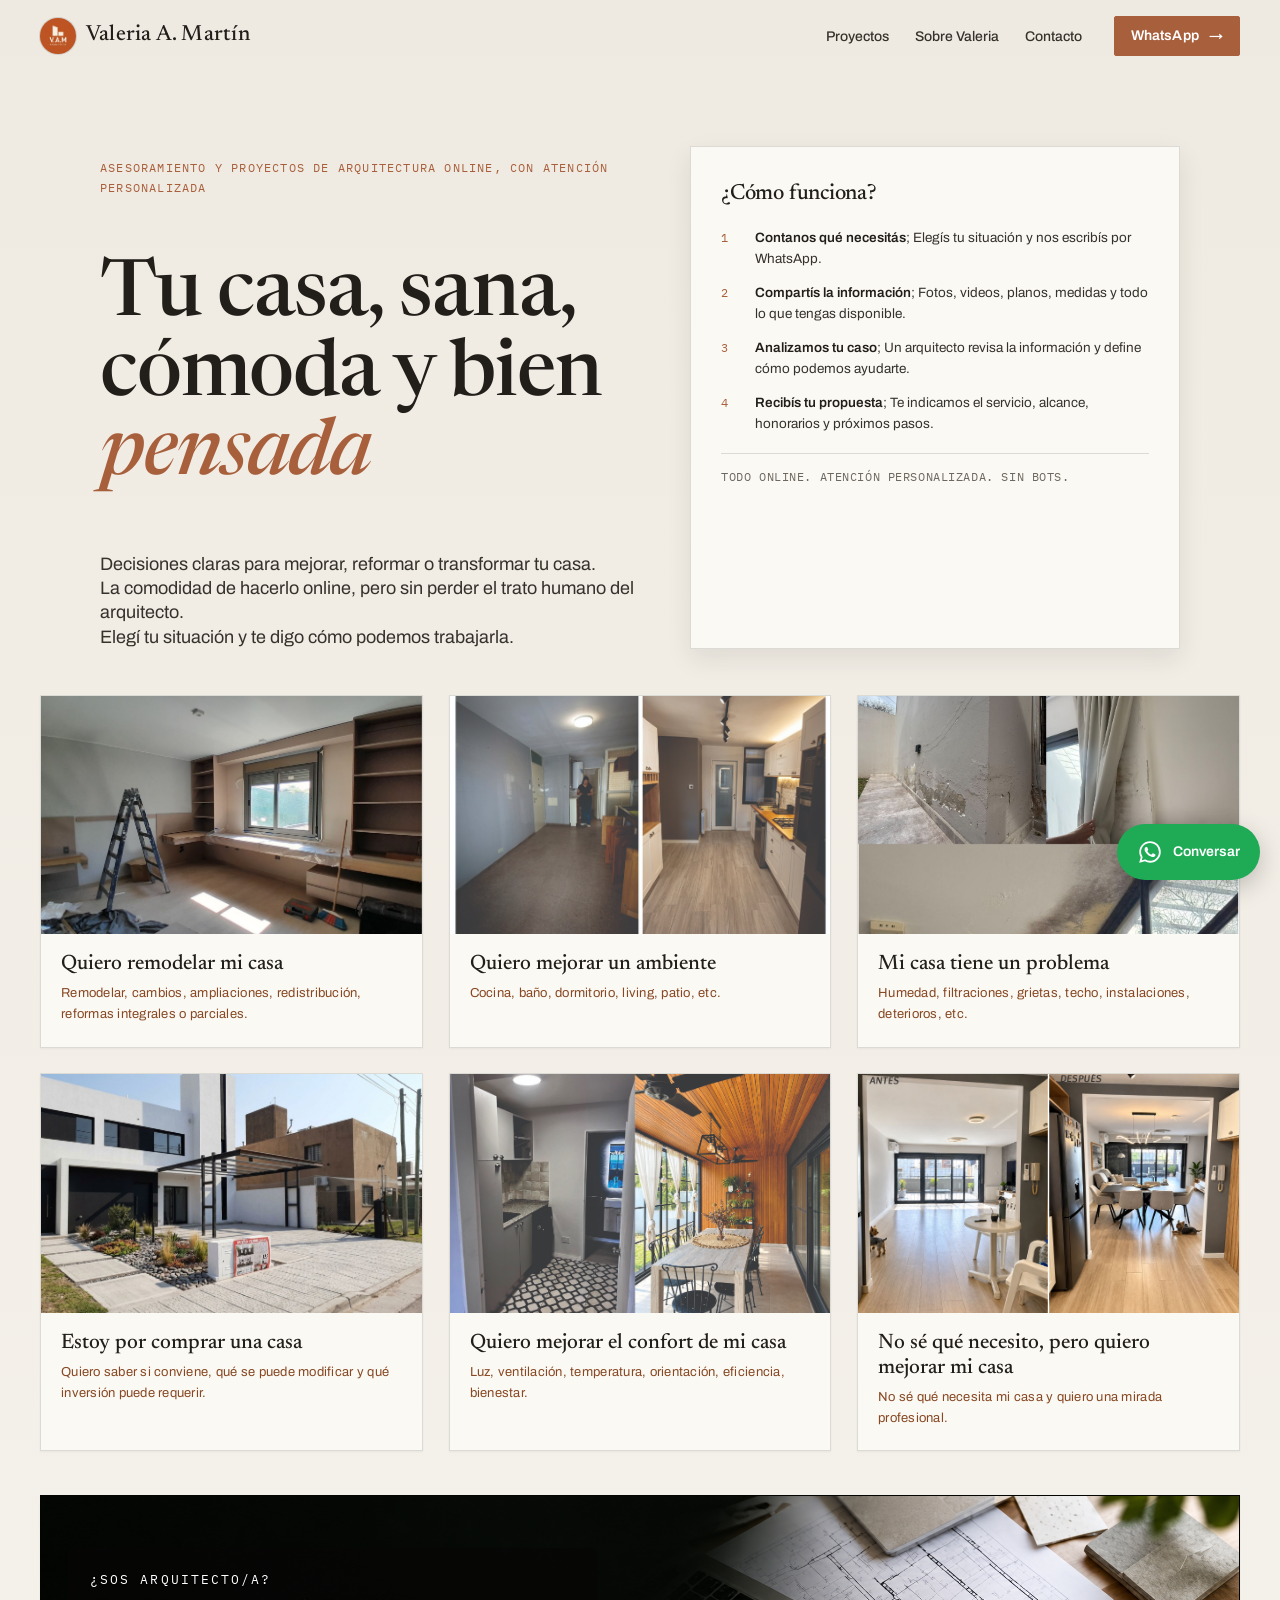
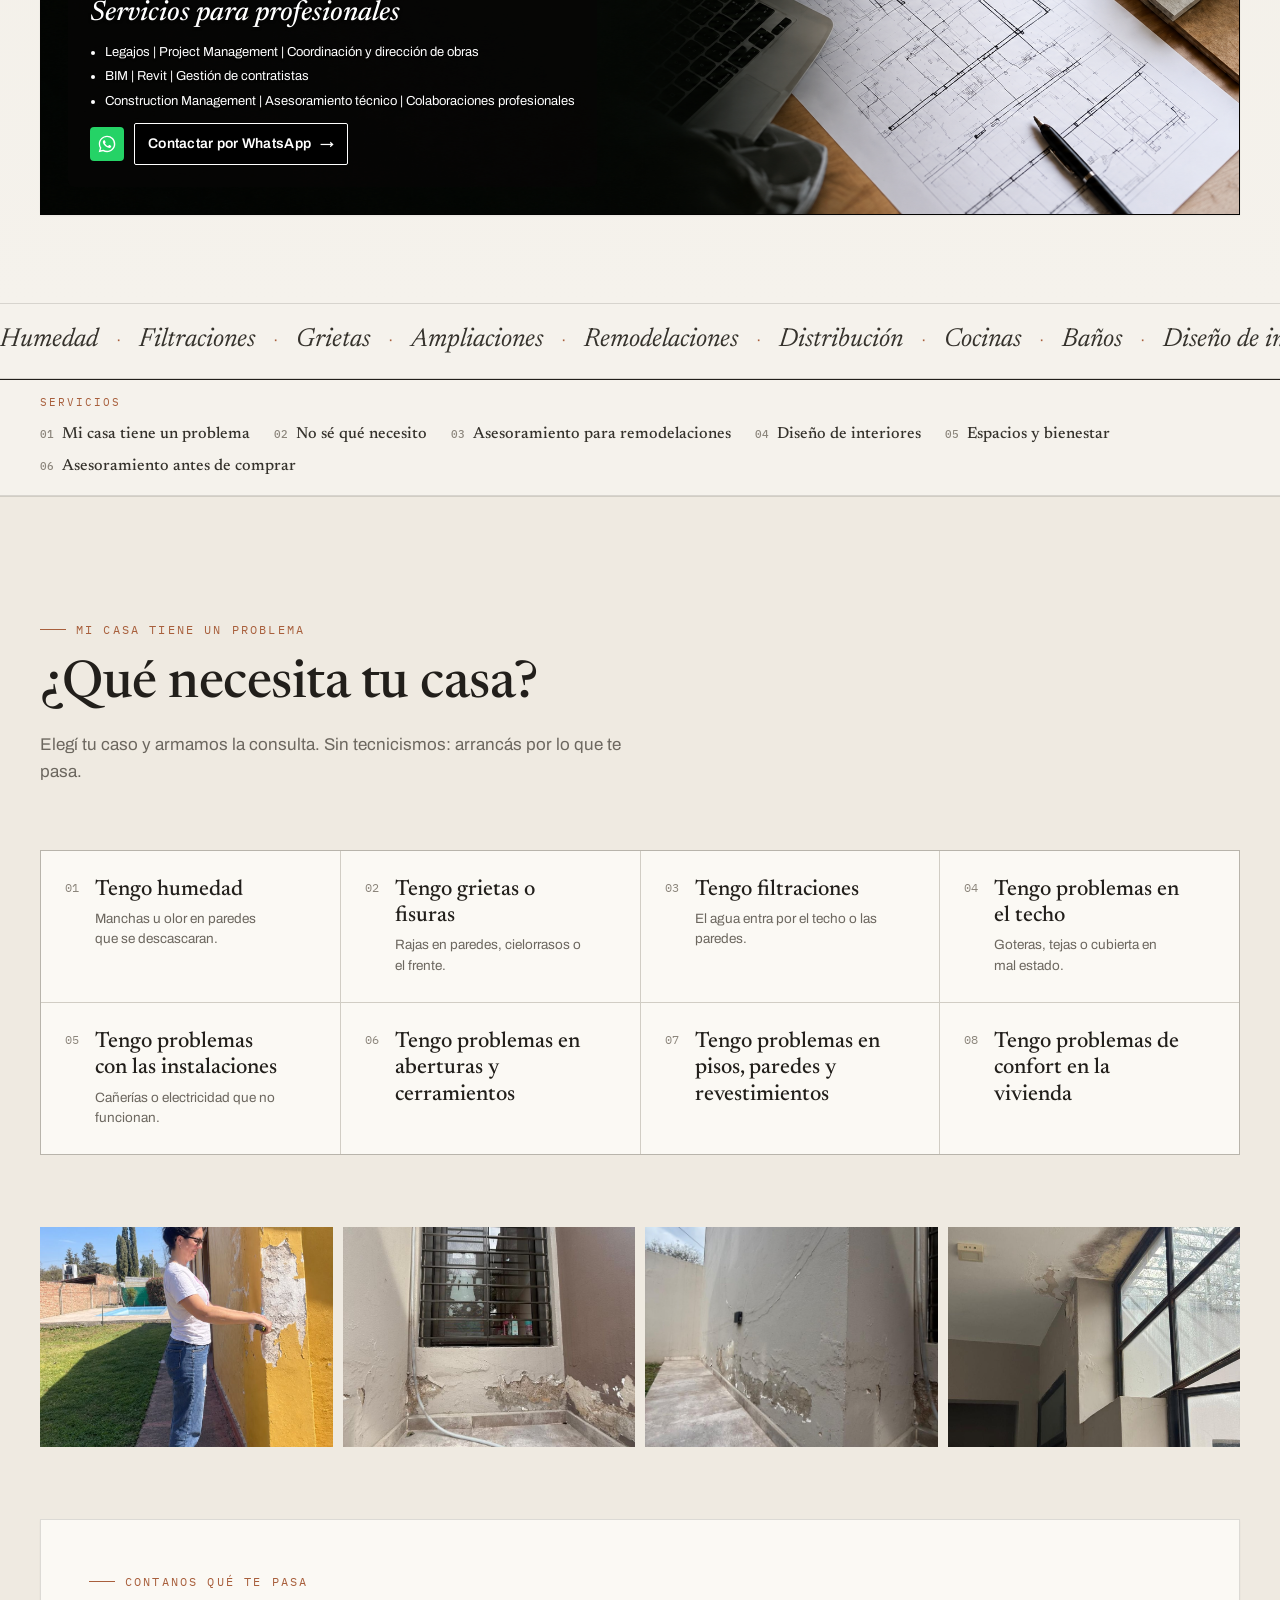
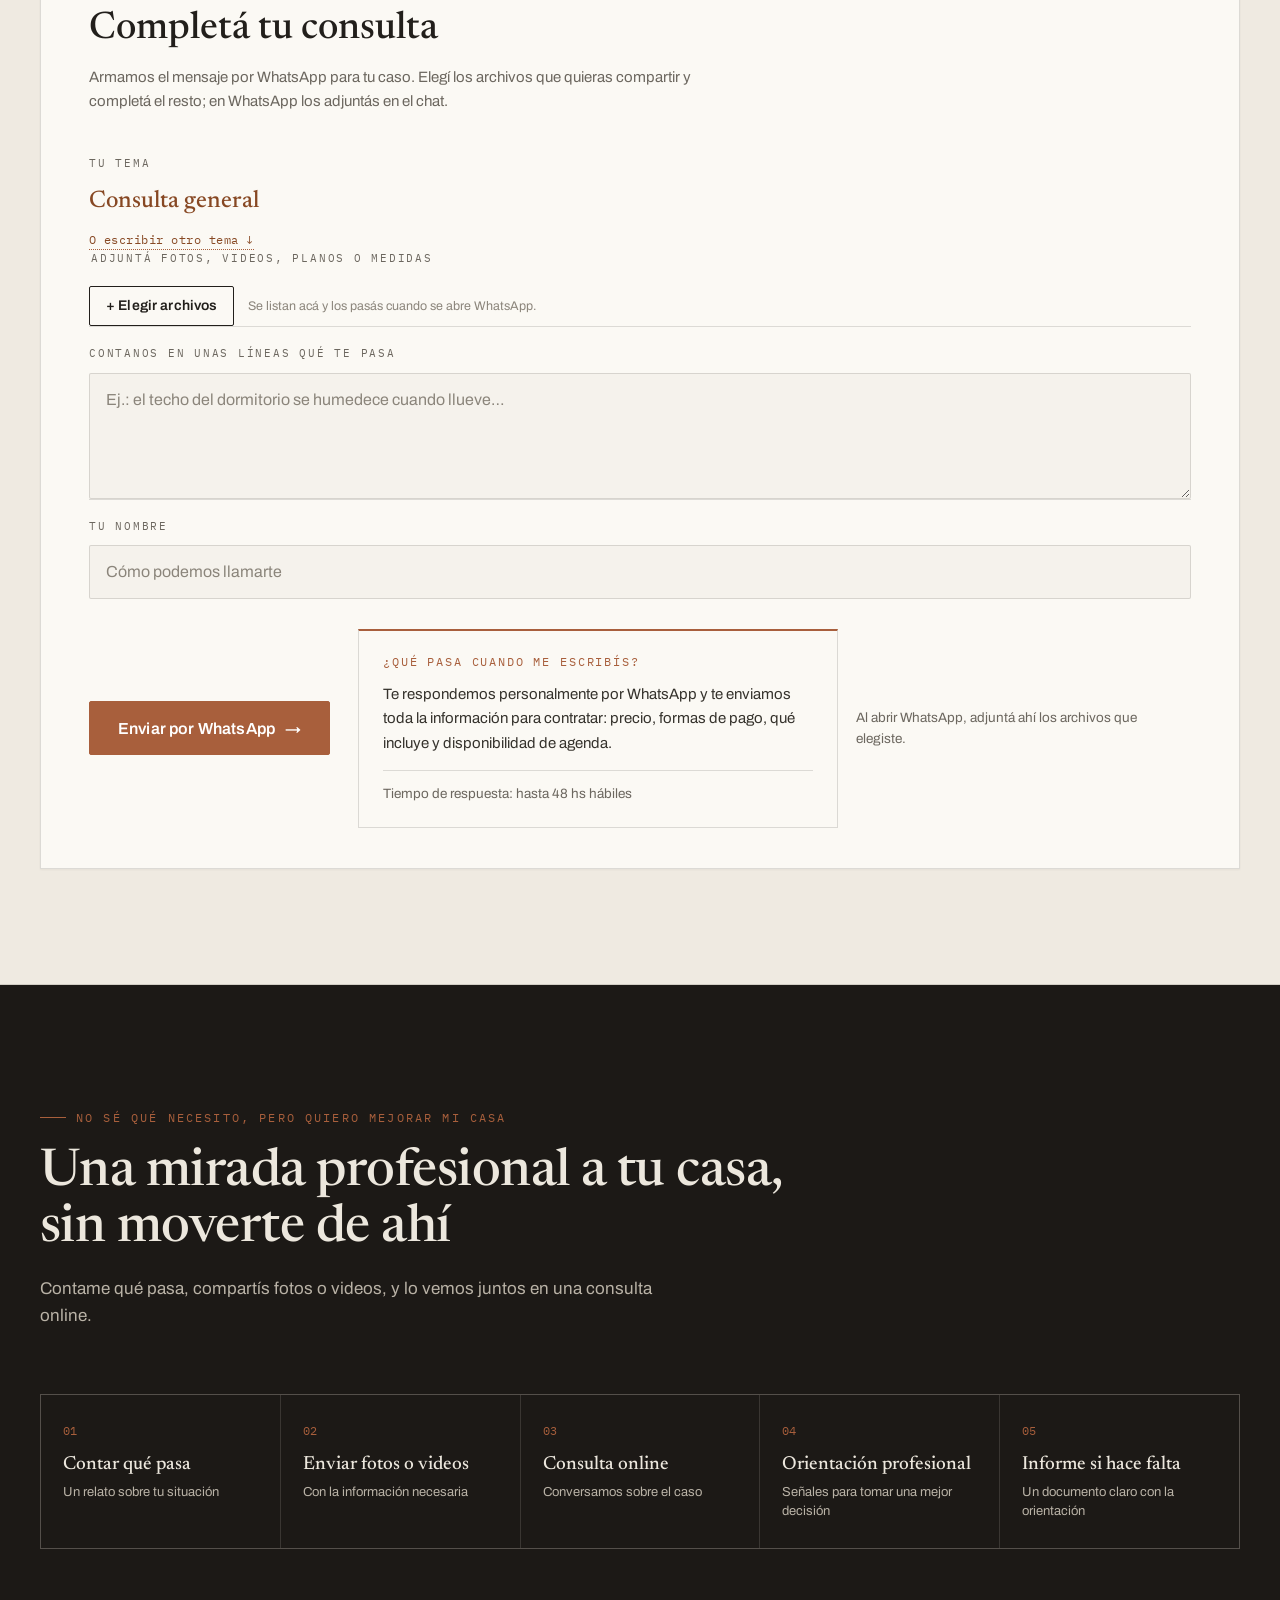
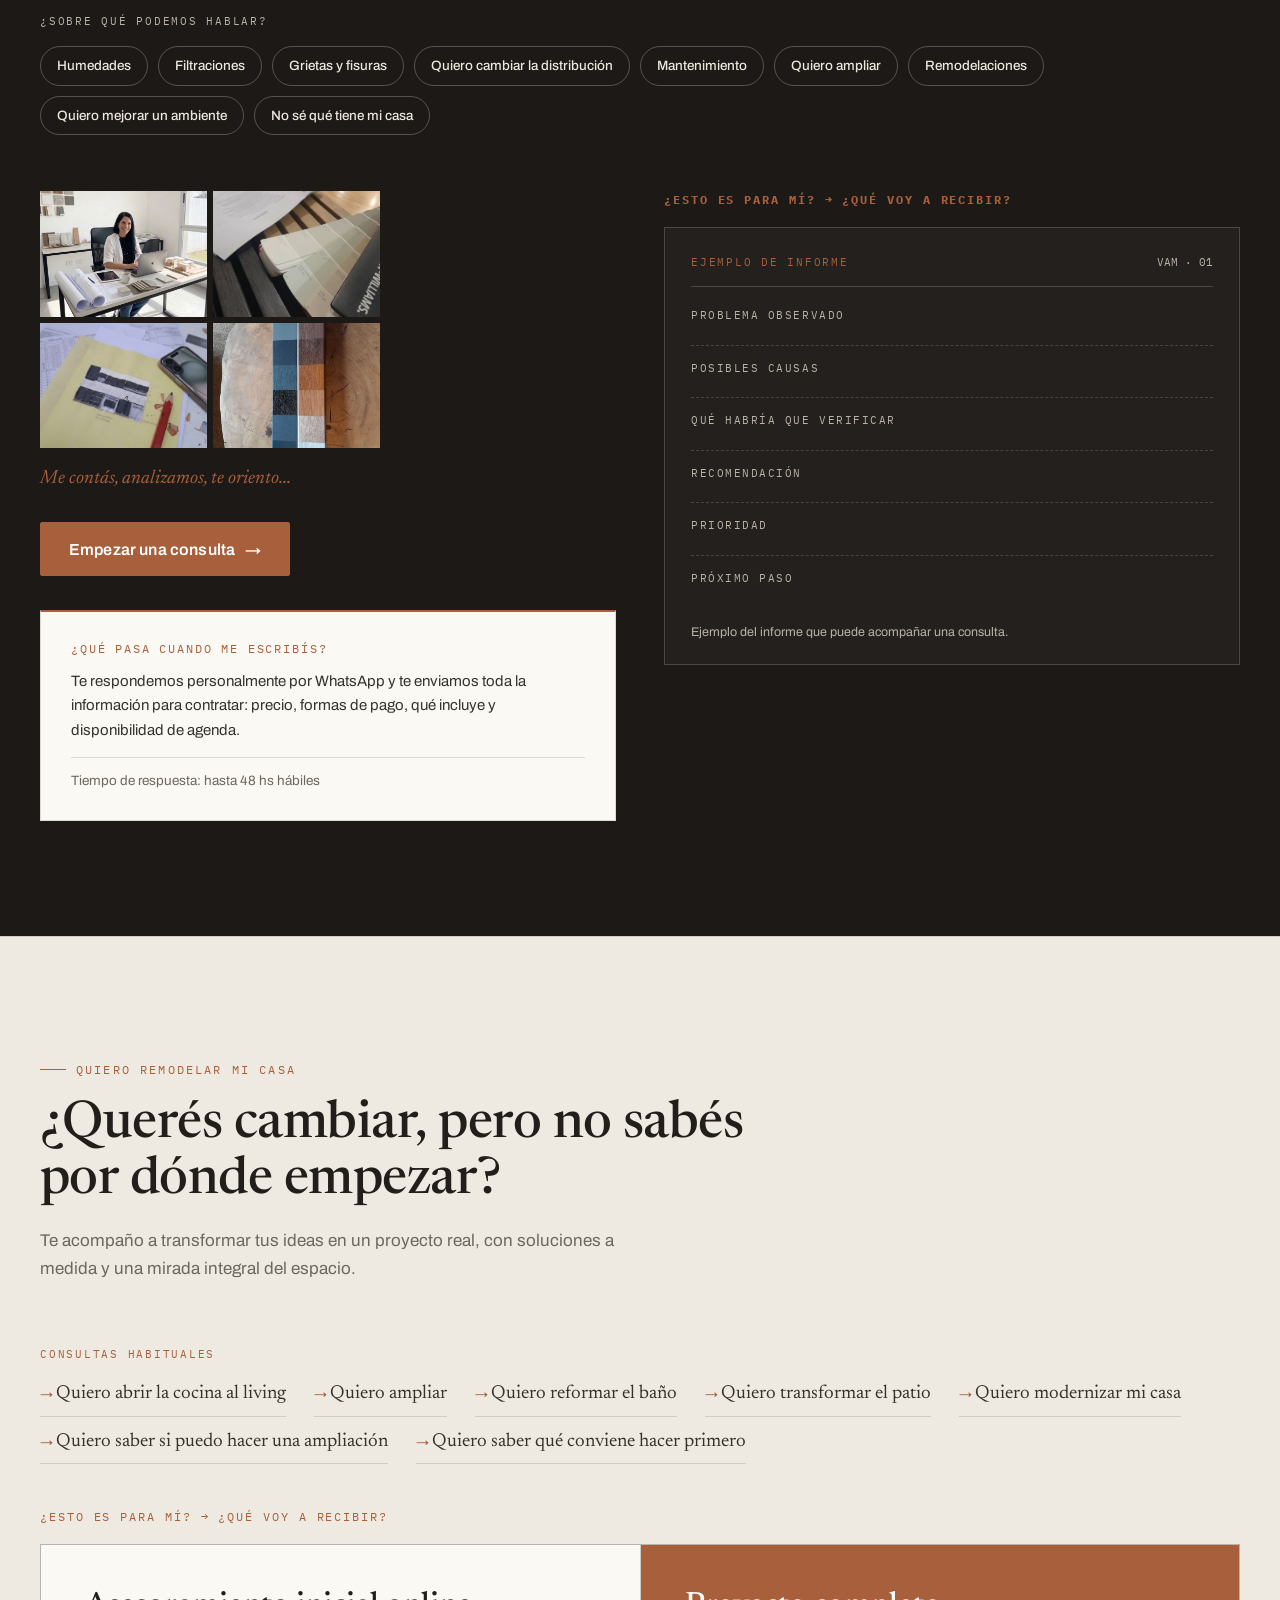
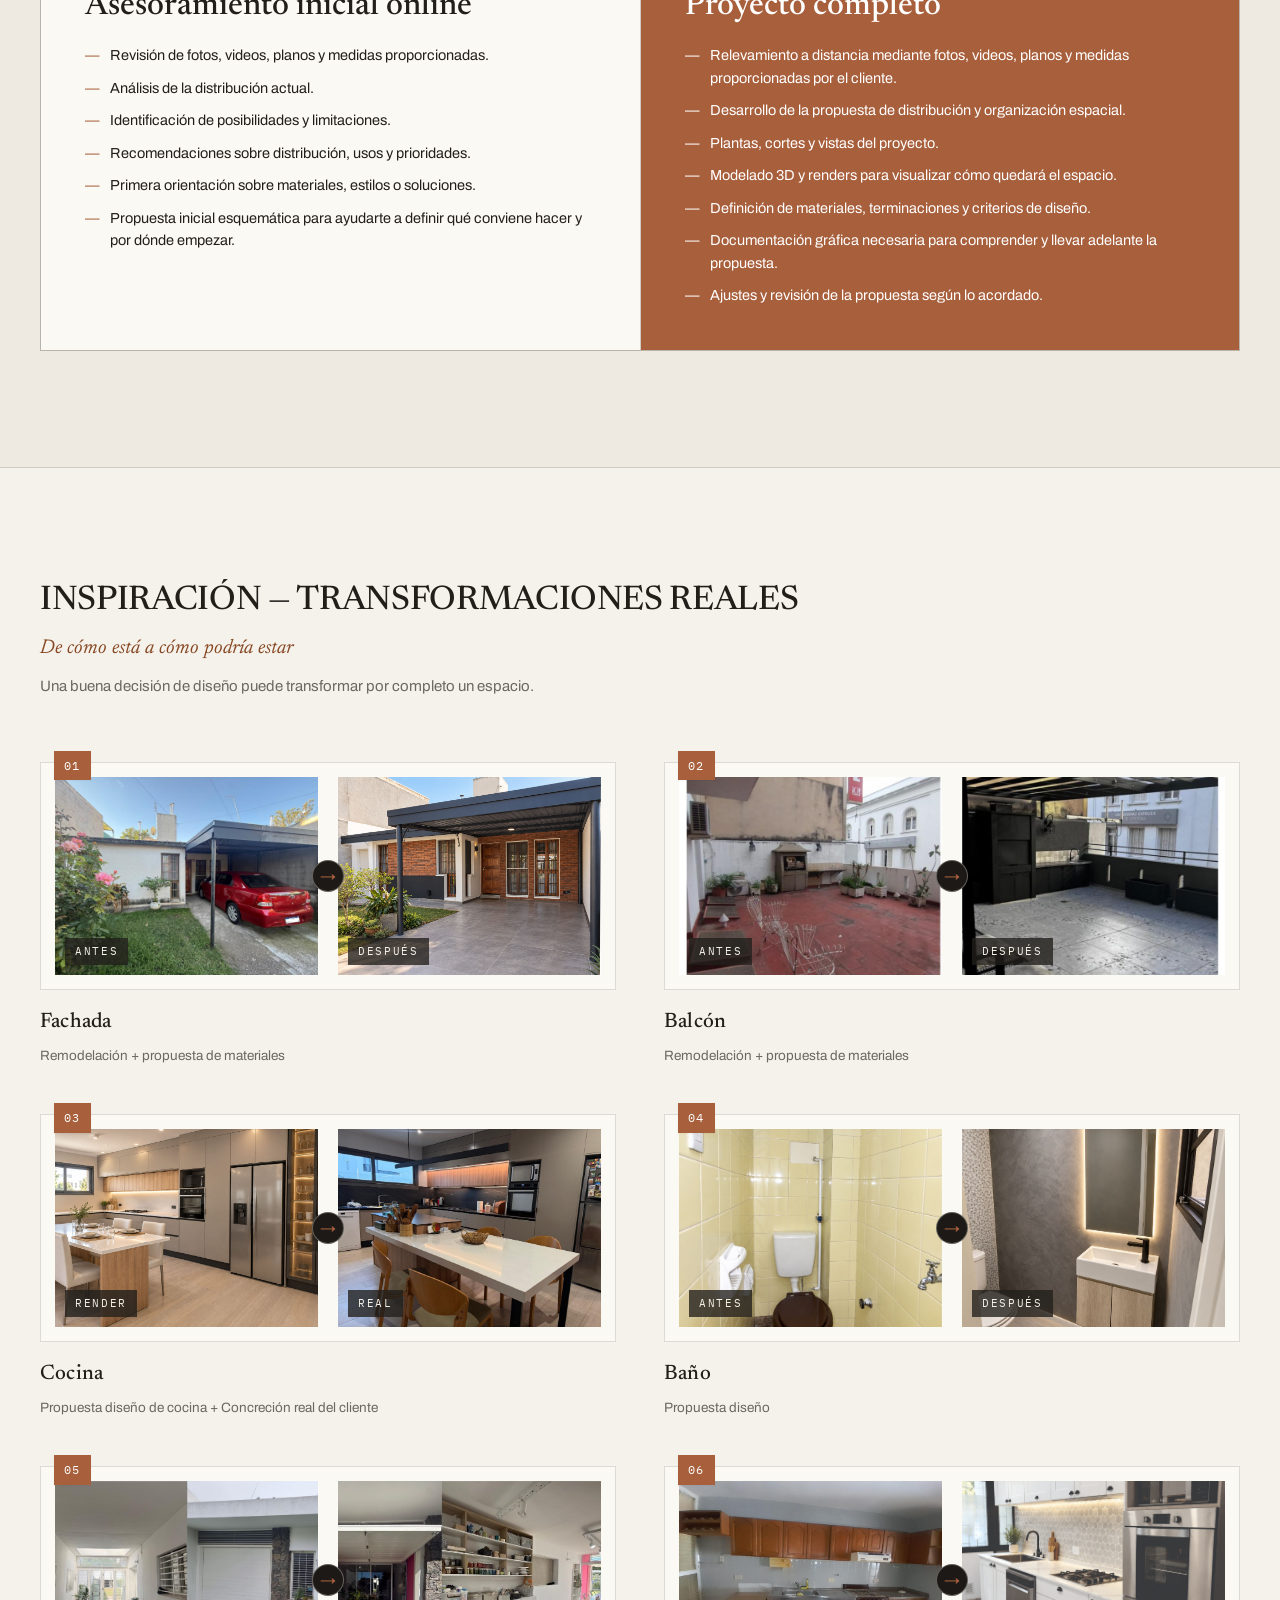
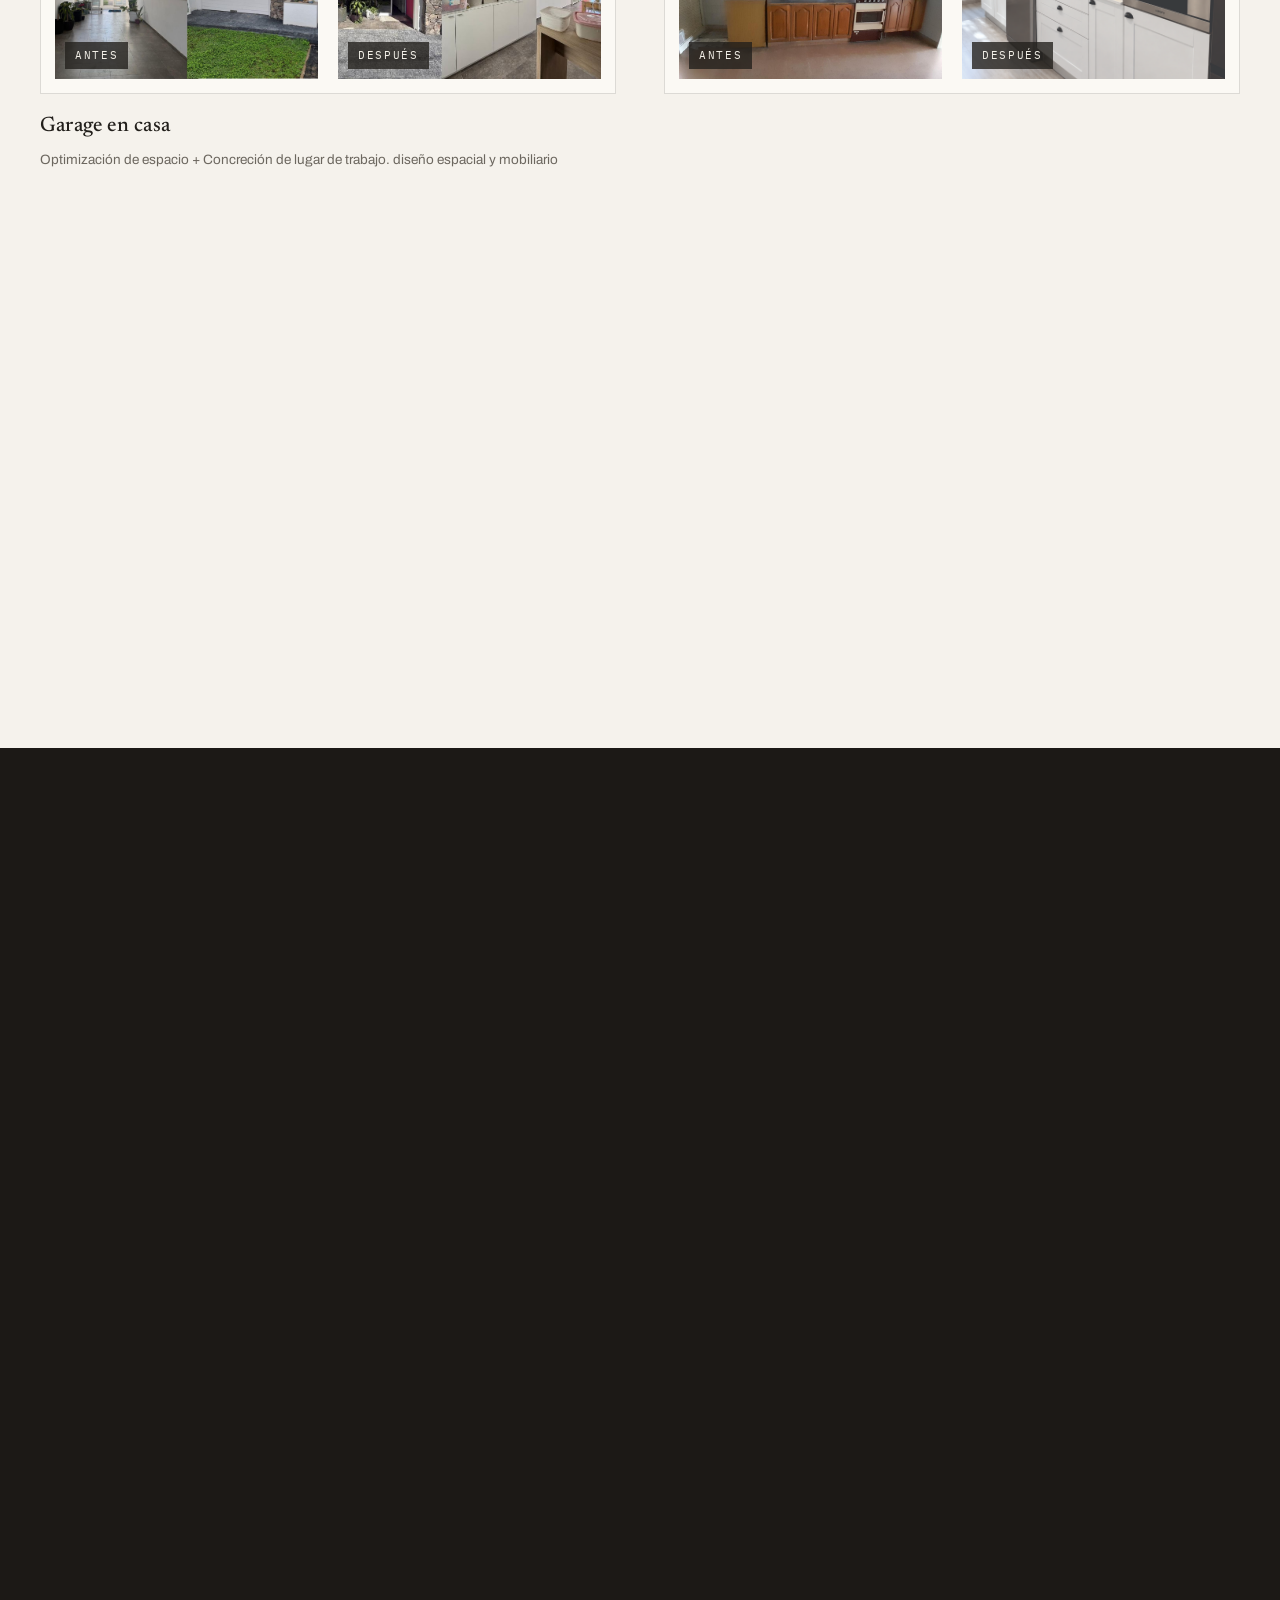
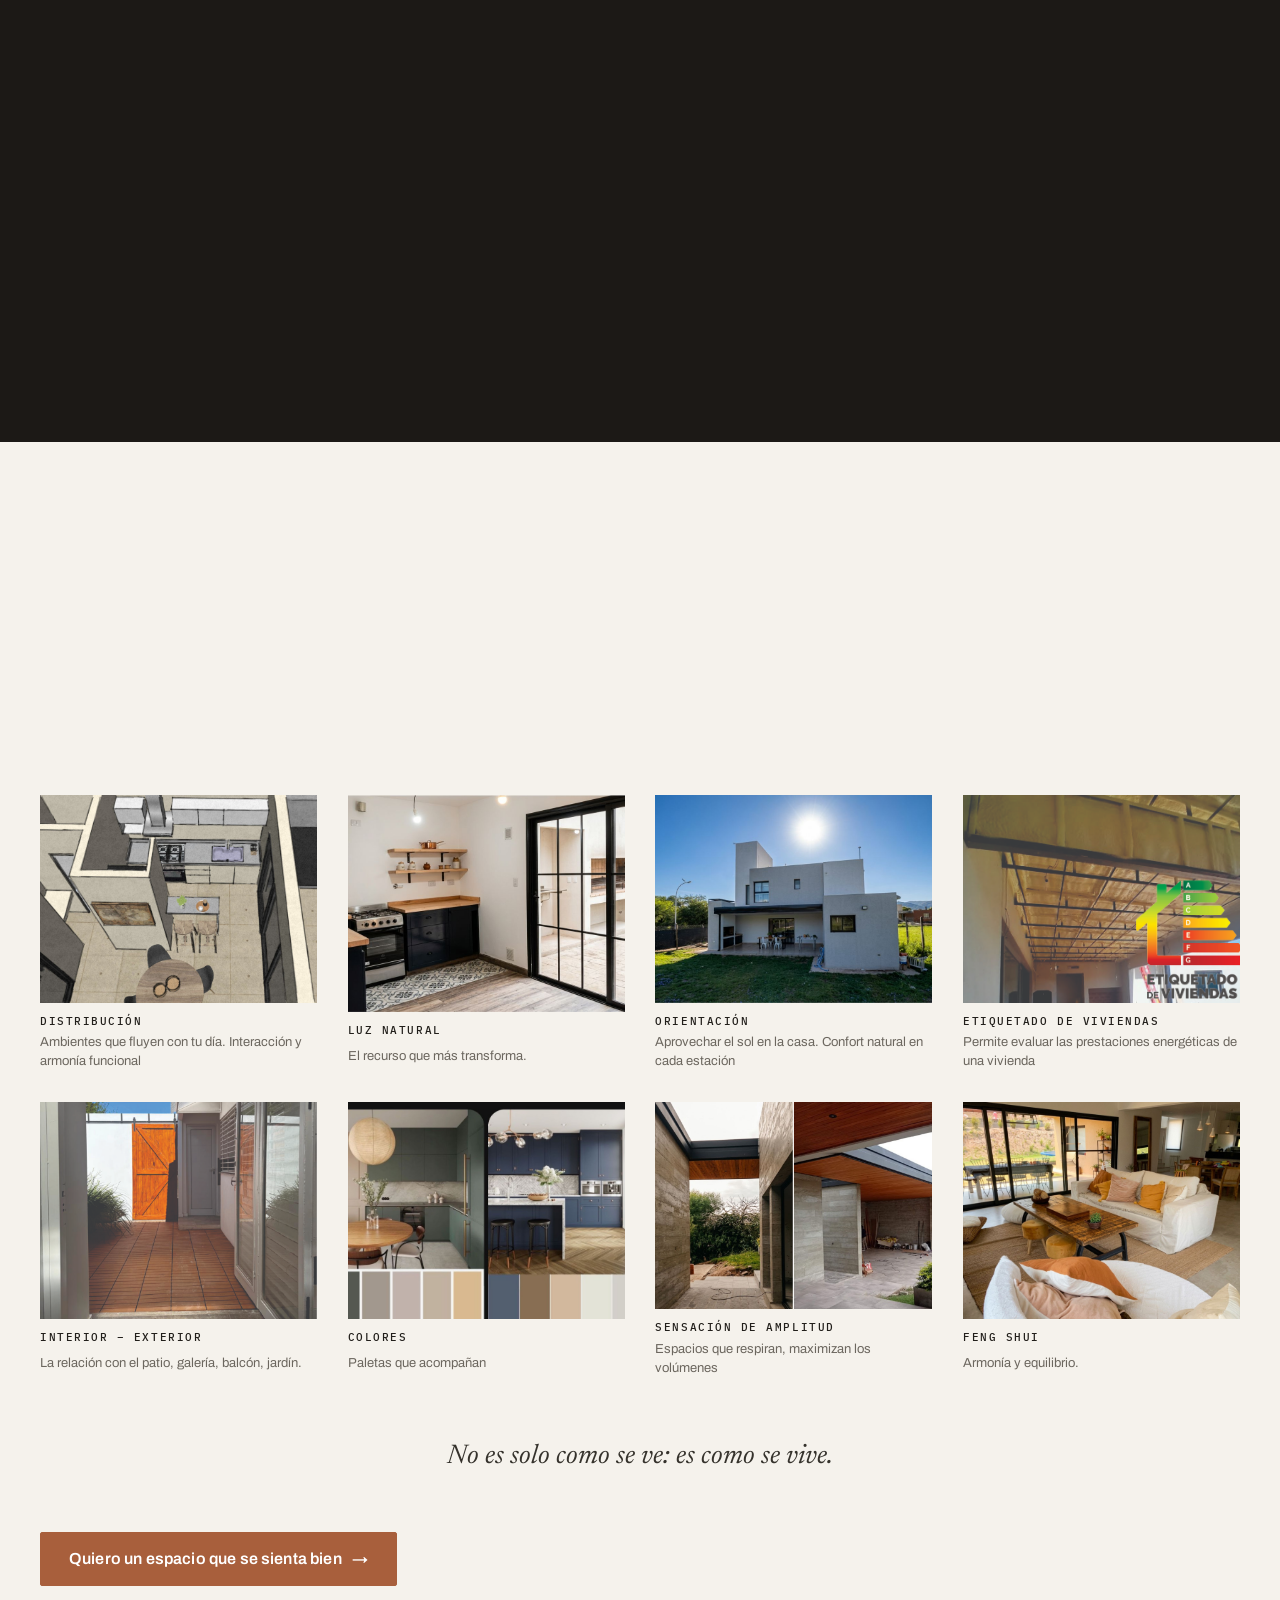
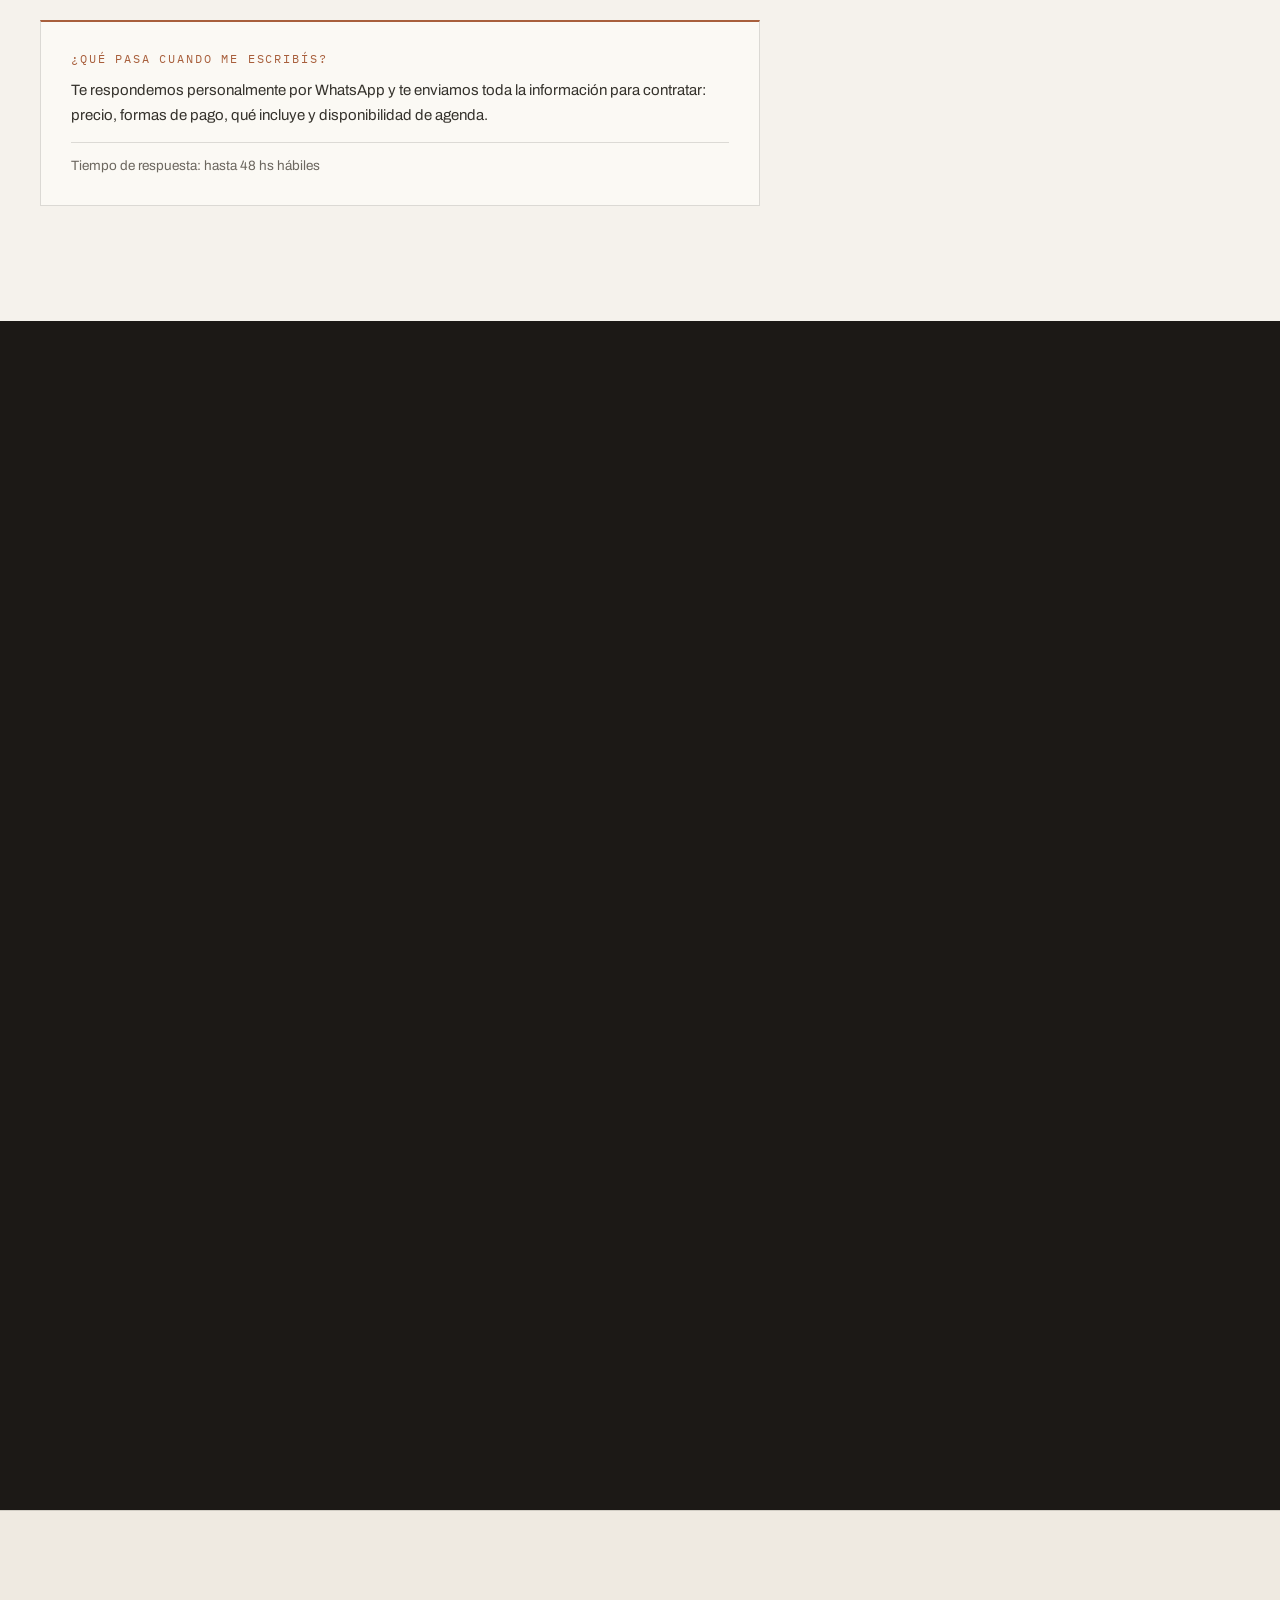
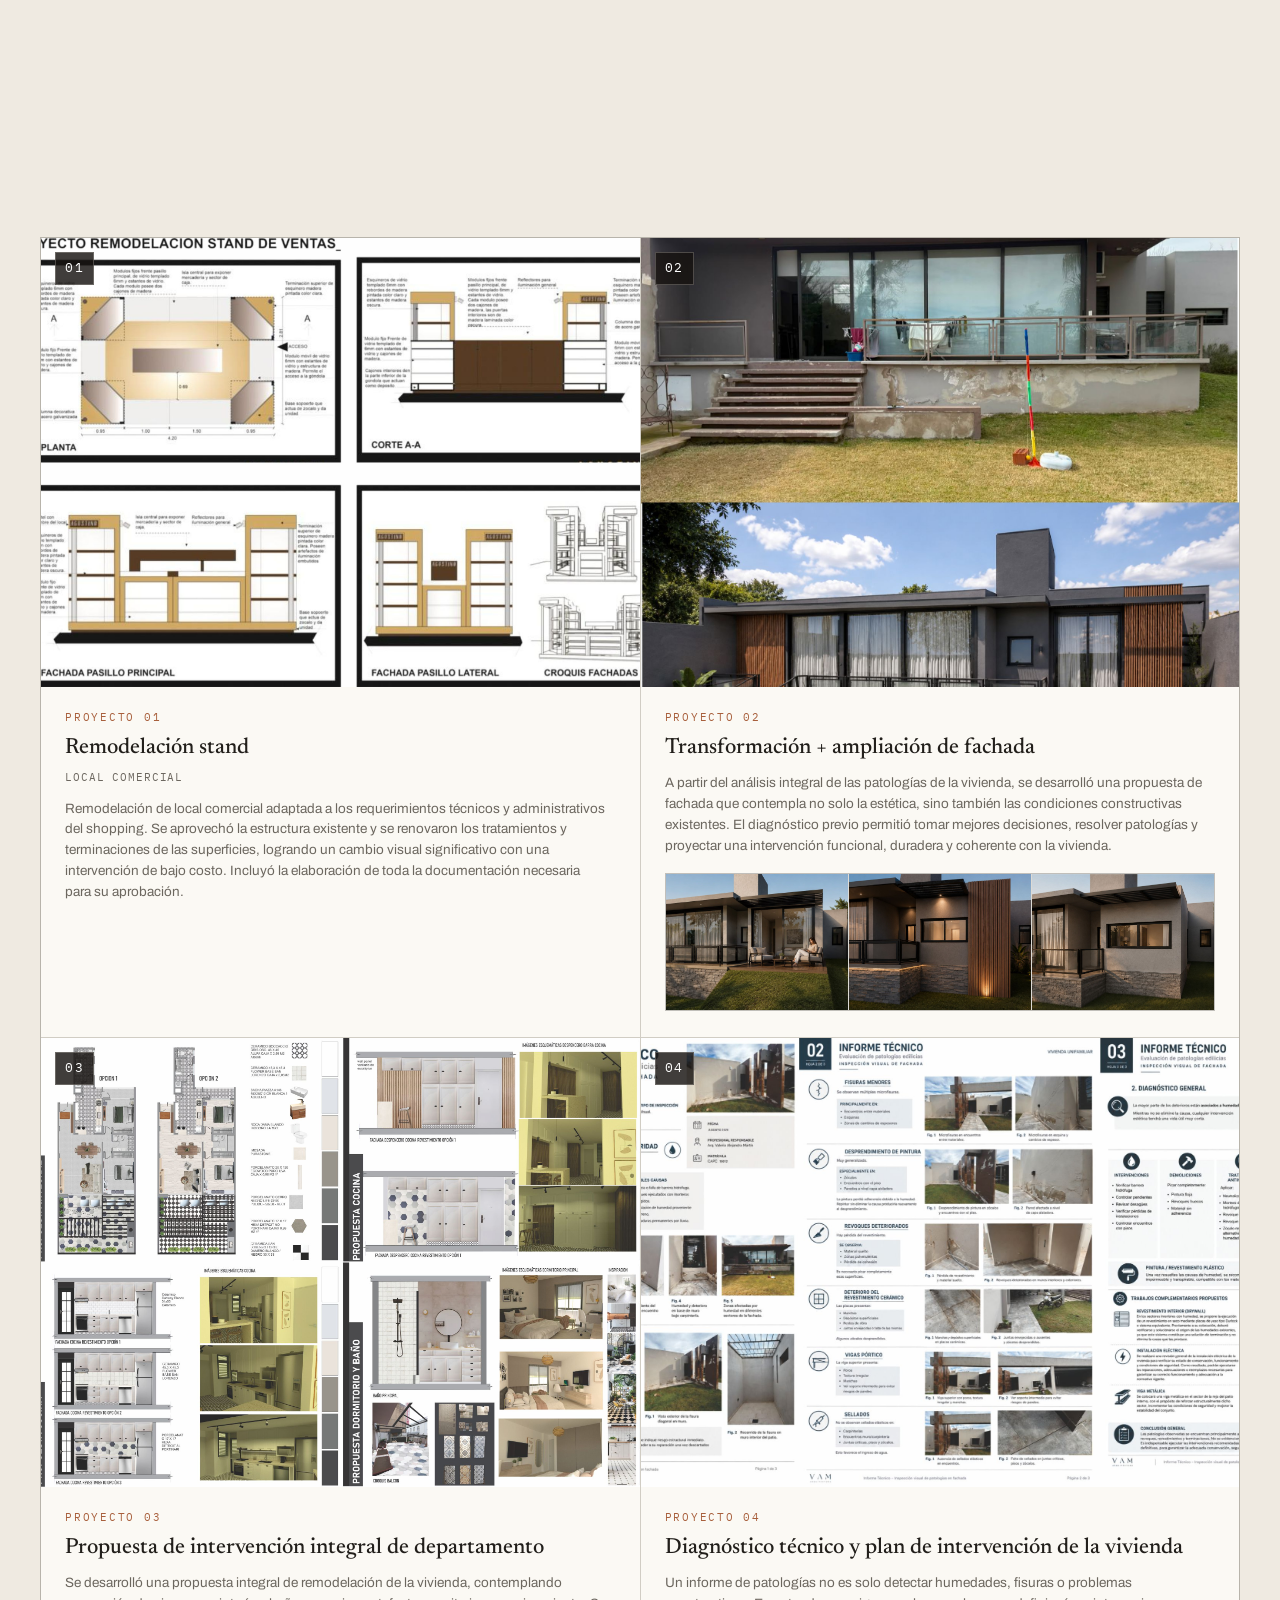
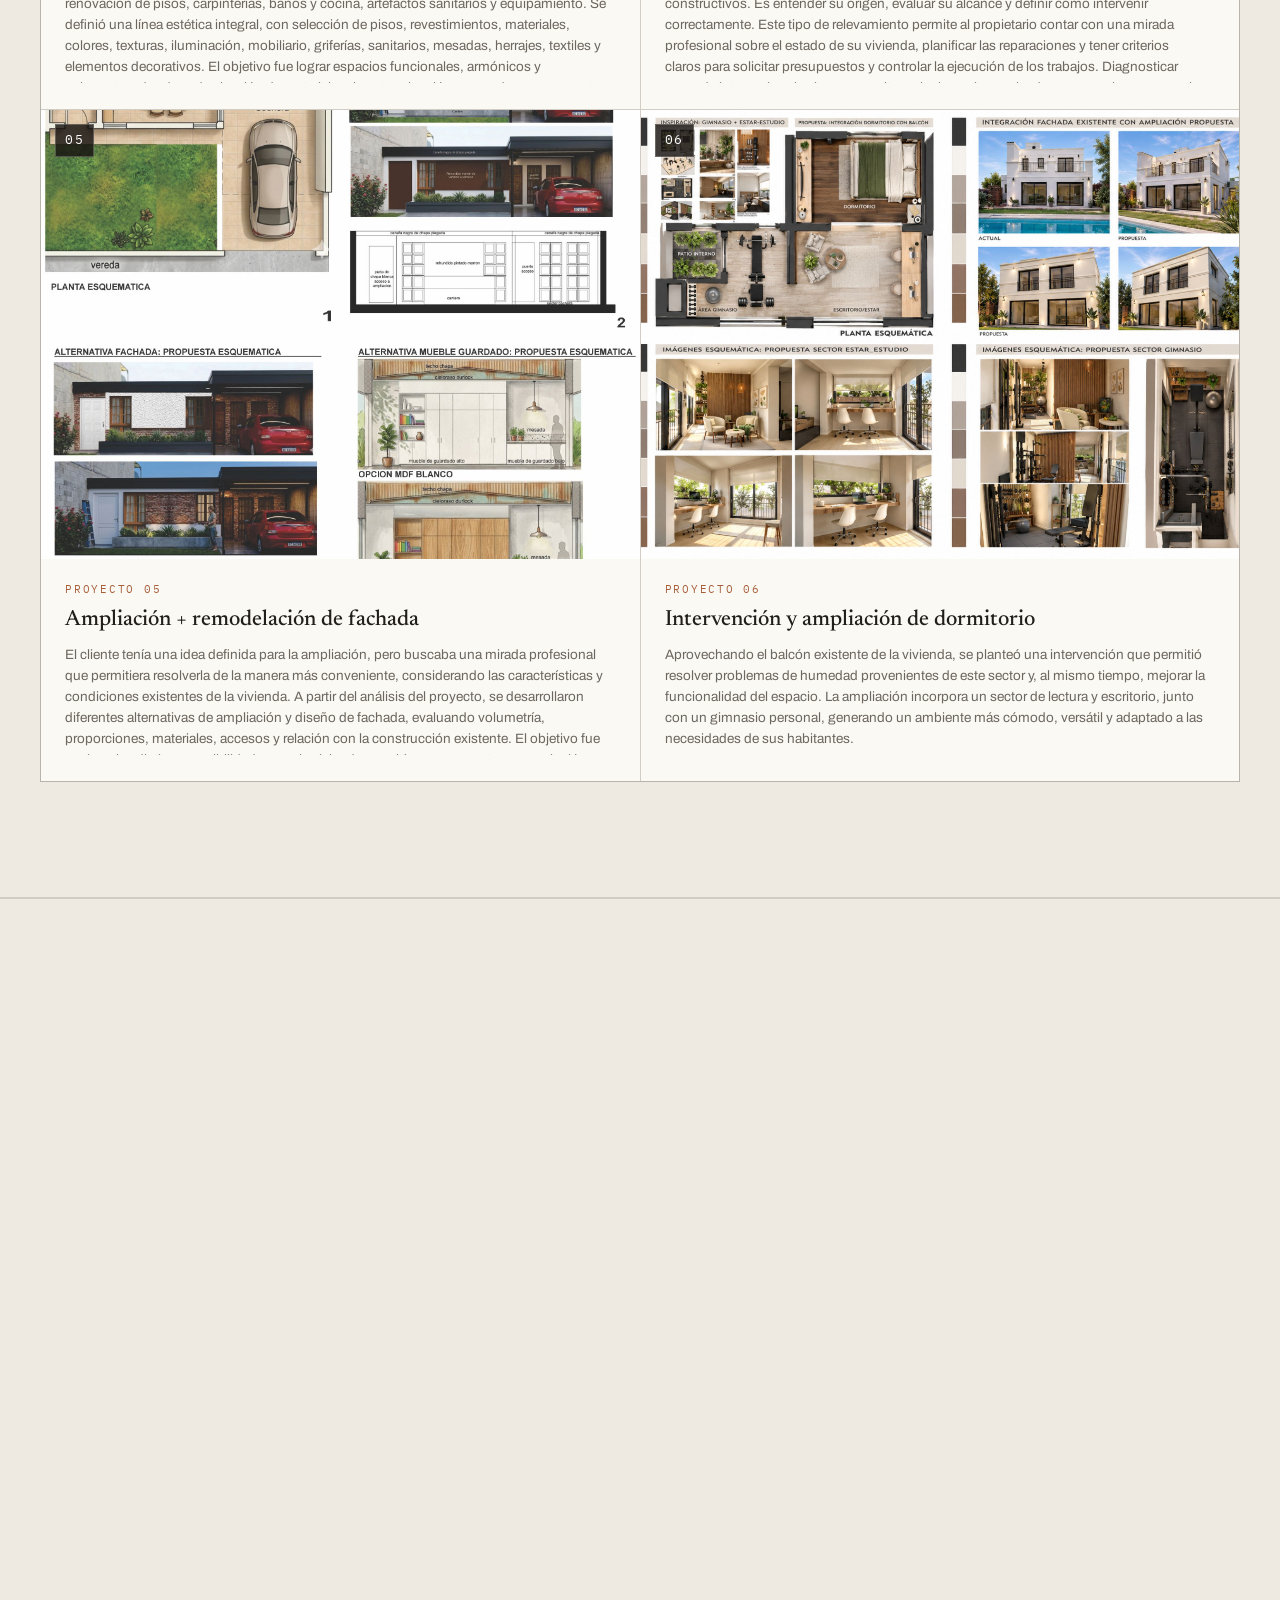
==== commit a9752eef: "cambie img url" ====
--- a/index.html
+++ b/index.html
@@ -4,23 +4,23 @@
   <meta charset="UTF-8">
   <meta name="viewport" content="width=device-width, initial-scale=1.0">
   <meta name="referrer" content="no-referrer">
-  <title>Valeria A. Martín — Arquitecta | Casas que funcionan bien</title>
-  <meta name="description" content="Decisiones claras para mejorar, reformar o transformar tu casa. Online, con el trato humano de un arquitecto. Córdoba, Argentina.">
+  <title>V.A.M Arquitectura | Arquitectura online</title>
+  <meta name="description" content="Asesoramiento y proyectos de arquitectura 100% online. Te ayudamos a entender que necesita tu casa y como avanzar con atencion personalizada">
   <meta property="og:type" content="website">
-  <meta property="og:title" content="Valeria A. Martín — Arquitecta | Casas que funcionan bien">
-  <meta property="og:description" content="Decisiones claras para mejorar, reformar o transformar tu casa. Online, con el trato humano de un arquitecto.">
+  <meta property="og:title" content="V.A.M Arquitectura | Arquitectura online">
+  <meta property="og:description" content="Asesoramiento y proyectos de arquitectura 100% online. Te ayudamos a entender que necesita tu casa y como avanzar con atencion personalizada">
   <meta property="og:url" content="">
-  <meta property="og:image" content="assets/images/hero.jpg">
+  <meta property="og:image" content="assets/images/url.jpg">
   <link rel="icon" type="image/jpeg" href="assets/images/logo.jpg">
 
   <link rel="preconnect" href="https://fonts.googleapis.com">
   <link rel="preconnect" href="https://fonts.gstatic.com" crossorigin>
   <link href="https://fonts.googleapis.com/css2?family=Newsreader:ital,opsz,wght@0,6..72,400;0,6..72,500;1,6..72,400;1,6..72,500&family=Archivo:wght@400;500;600;700&family=IBM+Plex+Mono:wght@400;500&display=swap" rel="stylesheet">
 
-  <link rel="stylesheet" href="css/main.css?v=20260918">
-  <script src="js/config.js?v=20260918" defer></script>
-  <script src="js/content.js?v=20260918" defer></script>
-  <script src="js/app.js?v=20260918" defer></script>
+  <link rel="stylesheet" href="css/main.css?v=20260918d">
+  <script src="js/config.js?v=20260918d" defer></script>
+  <script src="js/content.js?v=20260918d" defer></script>
+  <script src="js/app.js?v=20260918d" defer></script>
 </head>
 <body id="top">
 
@@ -152,11 +152,12 @@
 
         <ul class="needs-grid" id="rad-needs"></ul>
 
+        <div class="galeria7" id="rad-galeria"></div>
+
         <div class="consult" id="consultar">
           <div id="rad-form"></div>
         </div>
 
-        <div class="galeria7" id="rad-galeria"></div>
       </div>
     </section>
 
--- a/css/main.css
+++ b/css/main.css
@@ -547,6 +547,8 @@
   max-width: min(560px, 100%);
   margin: clamp(14px, 2.5vw, 28px);
   padding: clamp(14px, 2vw, 22px);
+  background: rgba(8, 6, 5, 0.62);
+  border-radius: 6px;
   color: #fff;
 }
 
@@ -808,6 +810,10 @@
 .galeria7__item--e,
 .galeria7__item--f { aspect-ratio: 4 / 3; }
 
+/* Con 4 imágenes: una fila pareja de cuadrados */
+.galeria7--4 { grid-template-columns: repeat(4, minmax(0, 1fr)); grid-template-rows: auto; }
+.galeria7--4 .galeria7__item { grid-column: auto; grid-row: auto; aspect-ratio: 4 / 3; }
+
 /* ----------------------------- ¿Esto es para mí? ----------------------------- */
 .what-block {
   display: block;
@@ -1850,6 +1856,7 @@
 
 .p-card__extra { margin: 0; }
 .p-card__extra .media { aspect-ratio: 4 / 3; }
+.p-card__extra--mobile { display: none; }
 
 .p-card__items {
   display: flex;
@@ -2394,6 +2401,7 @@
 
   .online__photos { max-width: none; }
   .p-card__extras { grid-template-columns: repeat(2, minmax(0, 1fr)); }
+  .p-card__extra--mobile { display: block; }
   .final__actions .btn { width: 100%; }
 }
 
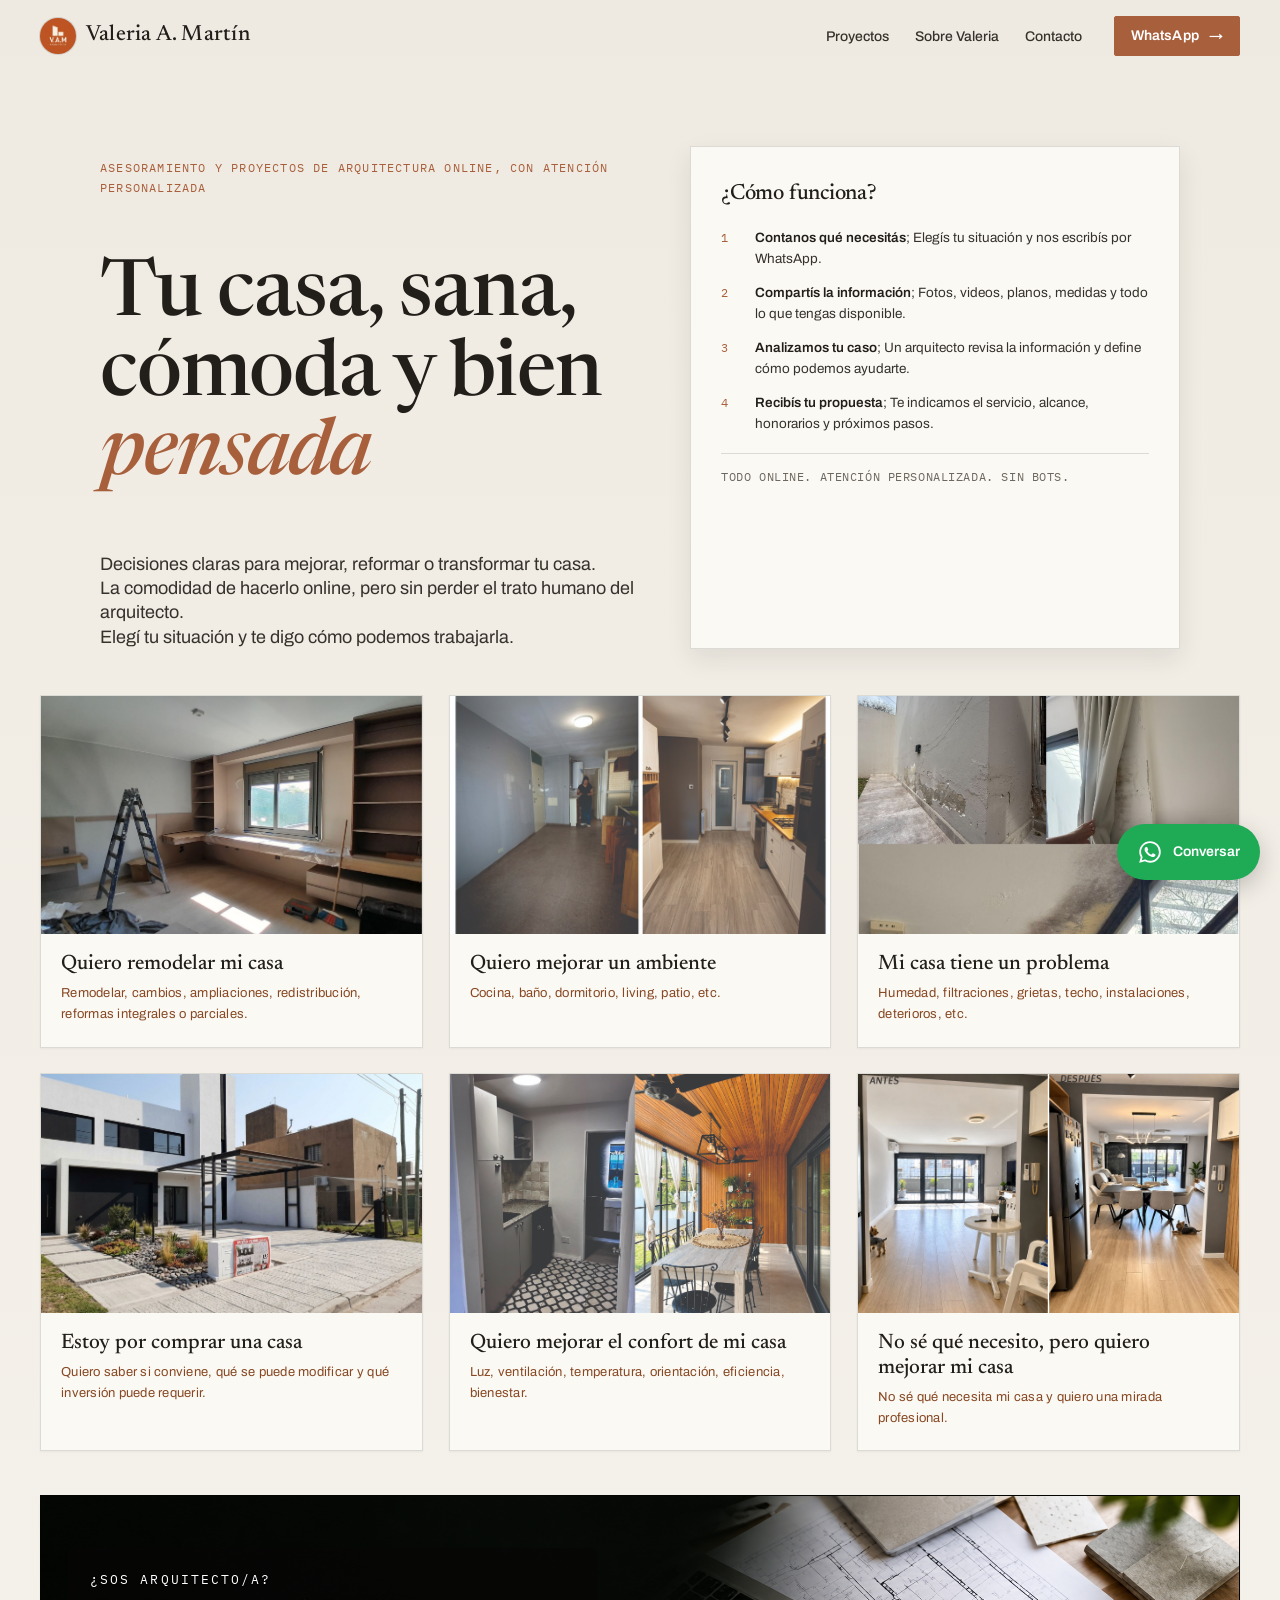
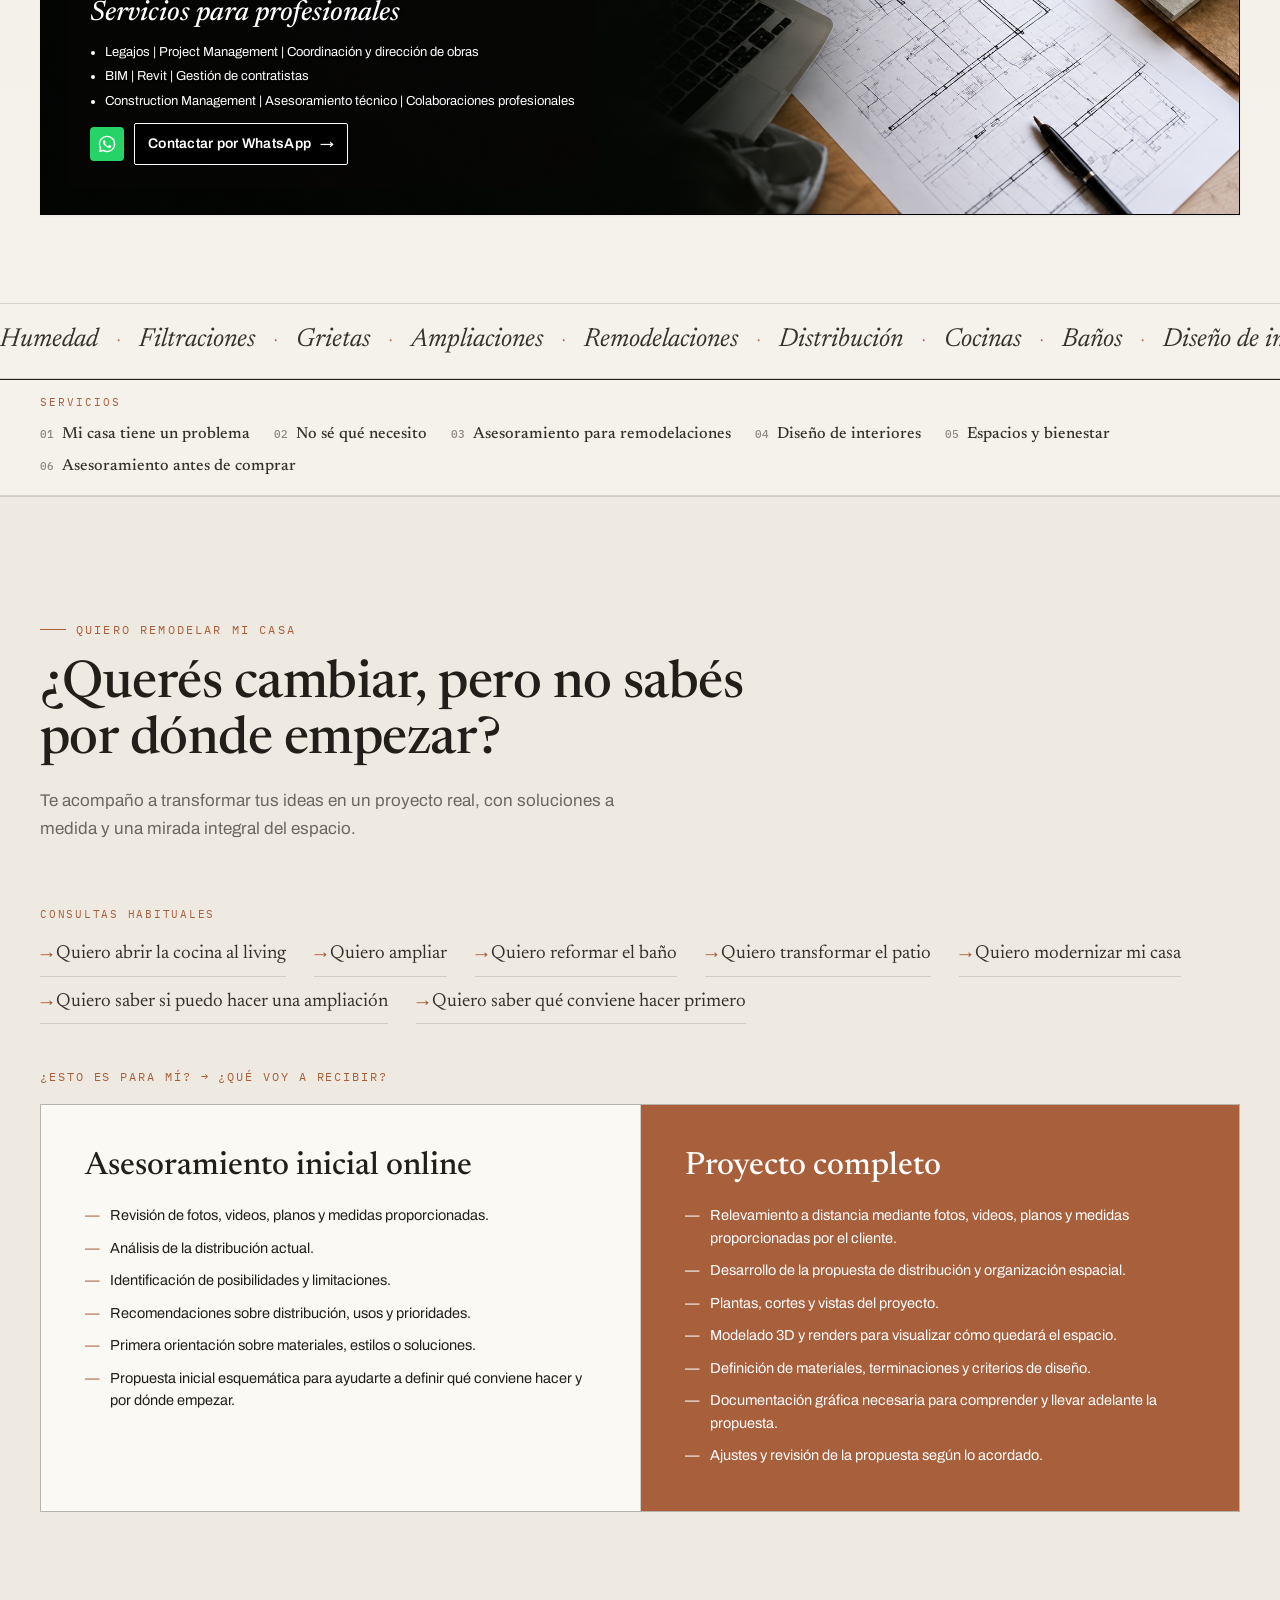
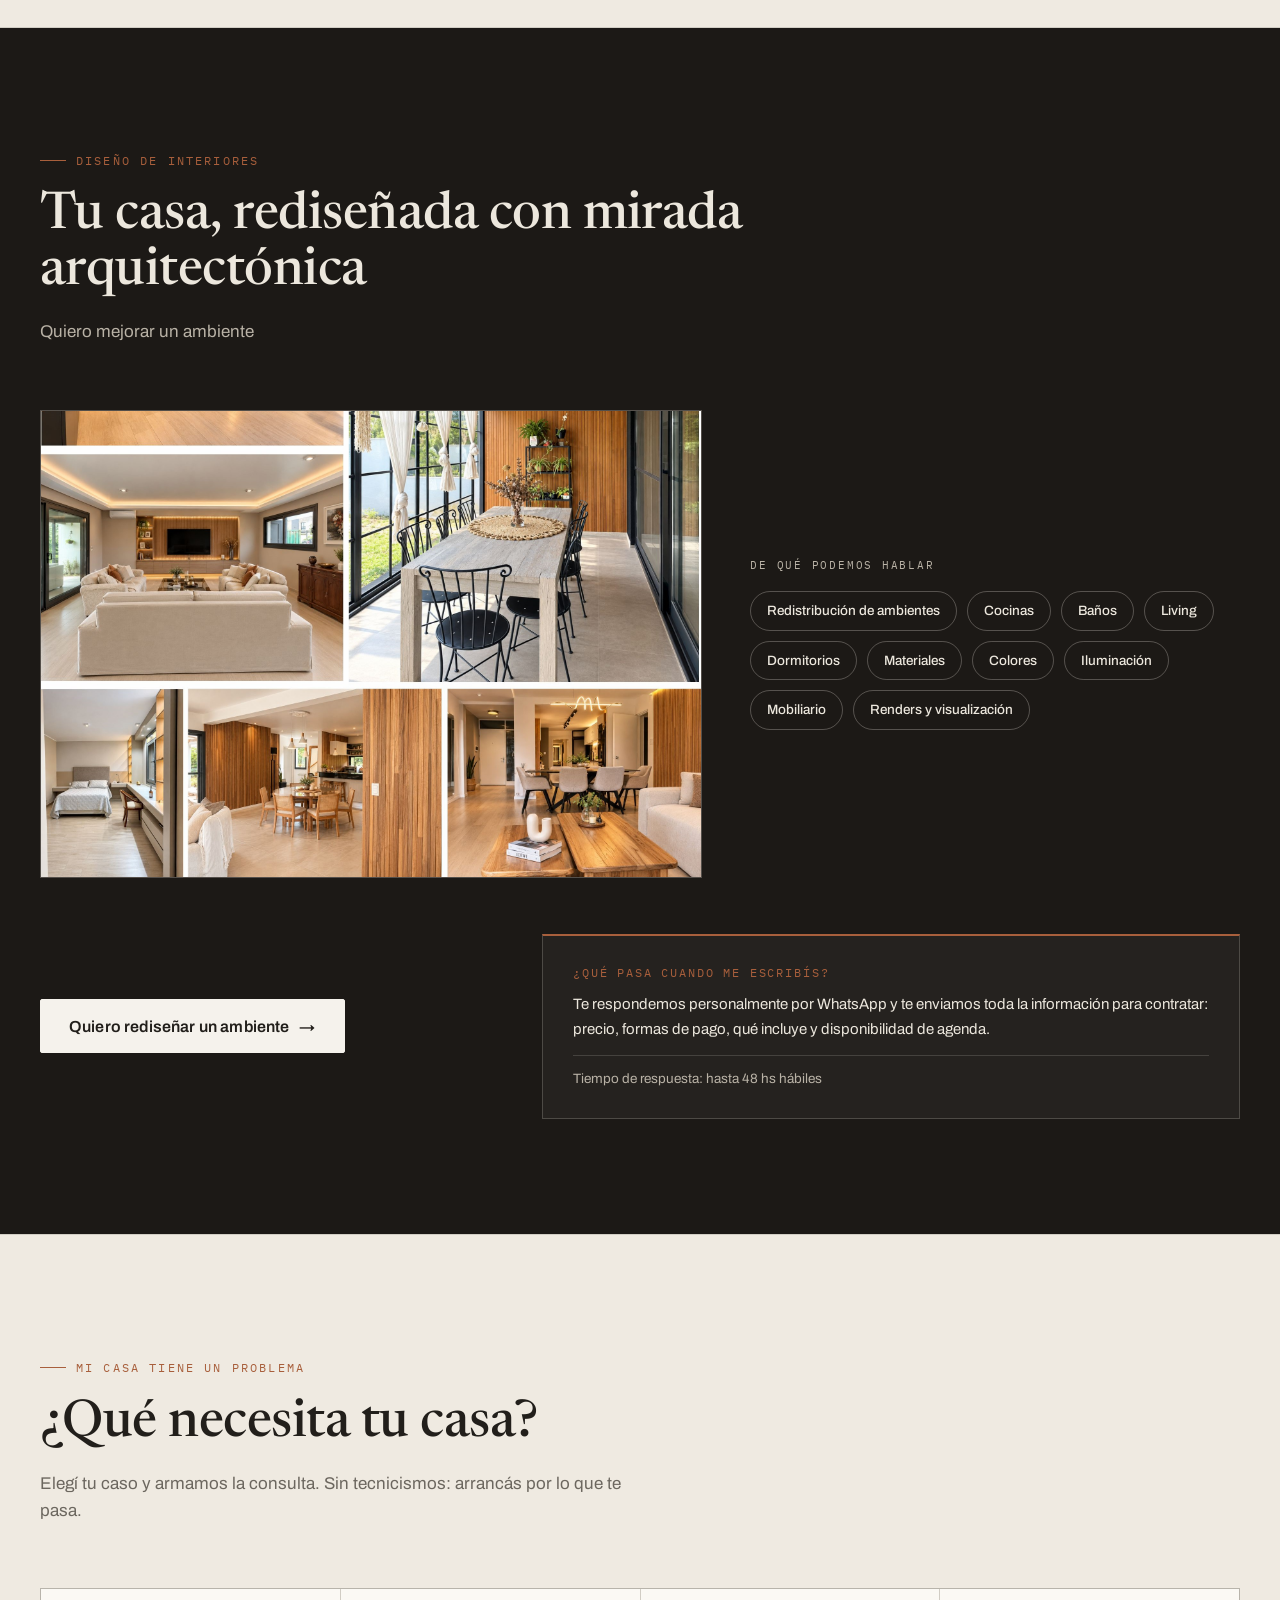
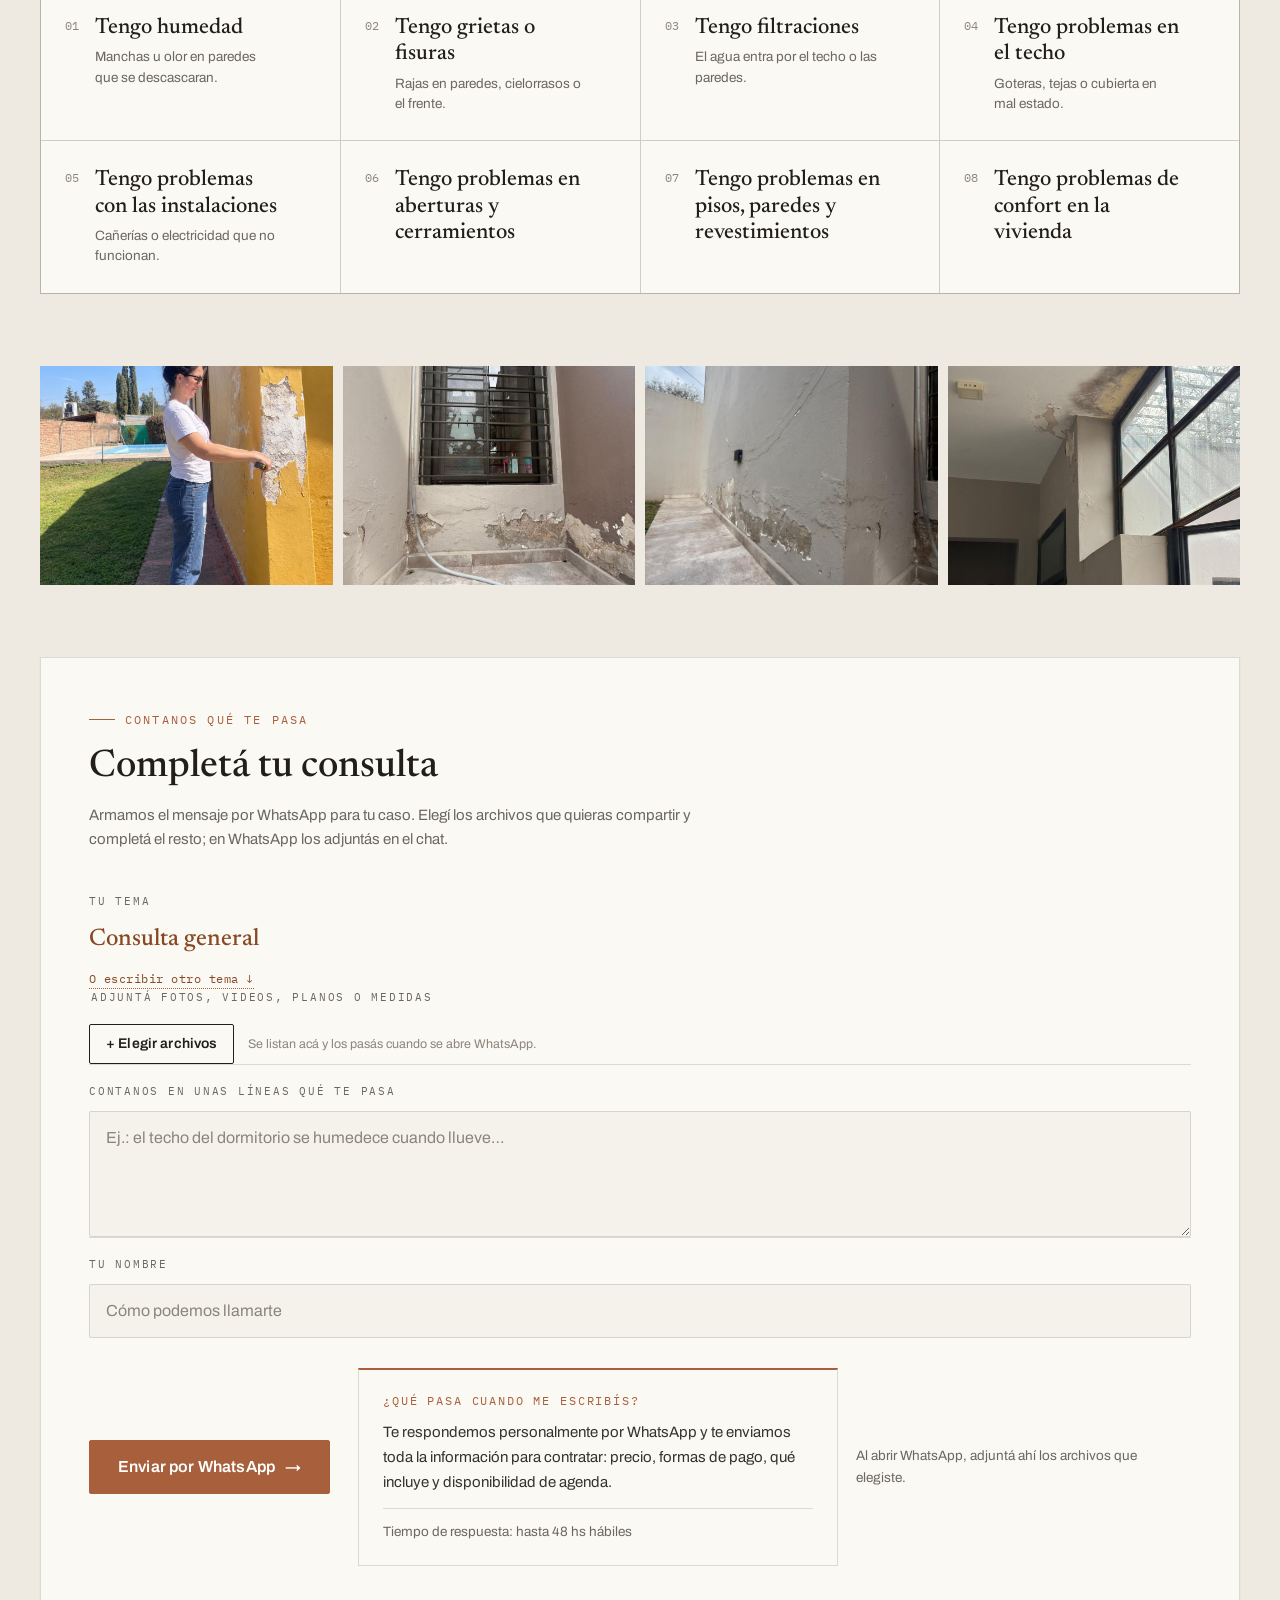
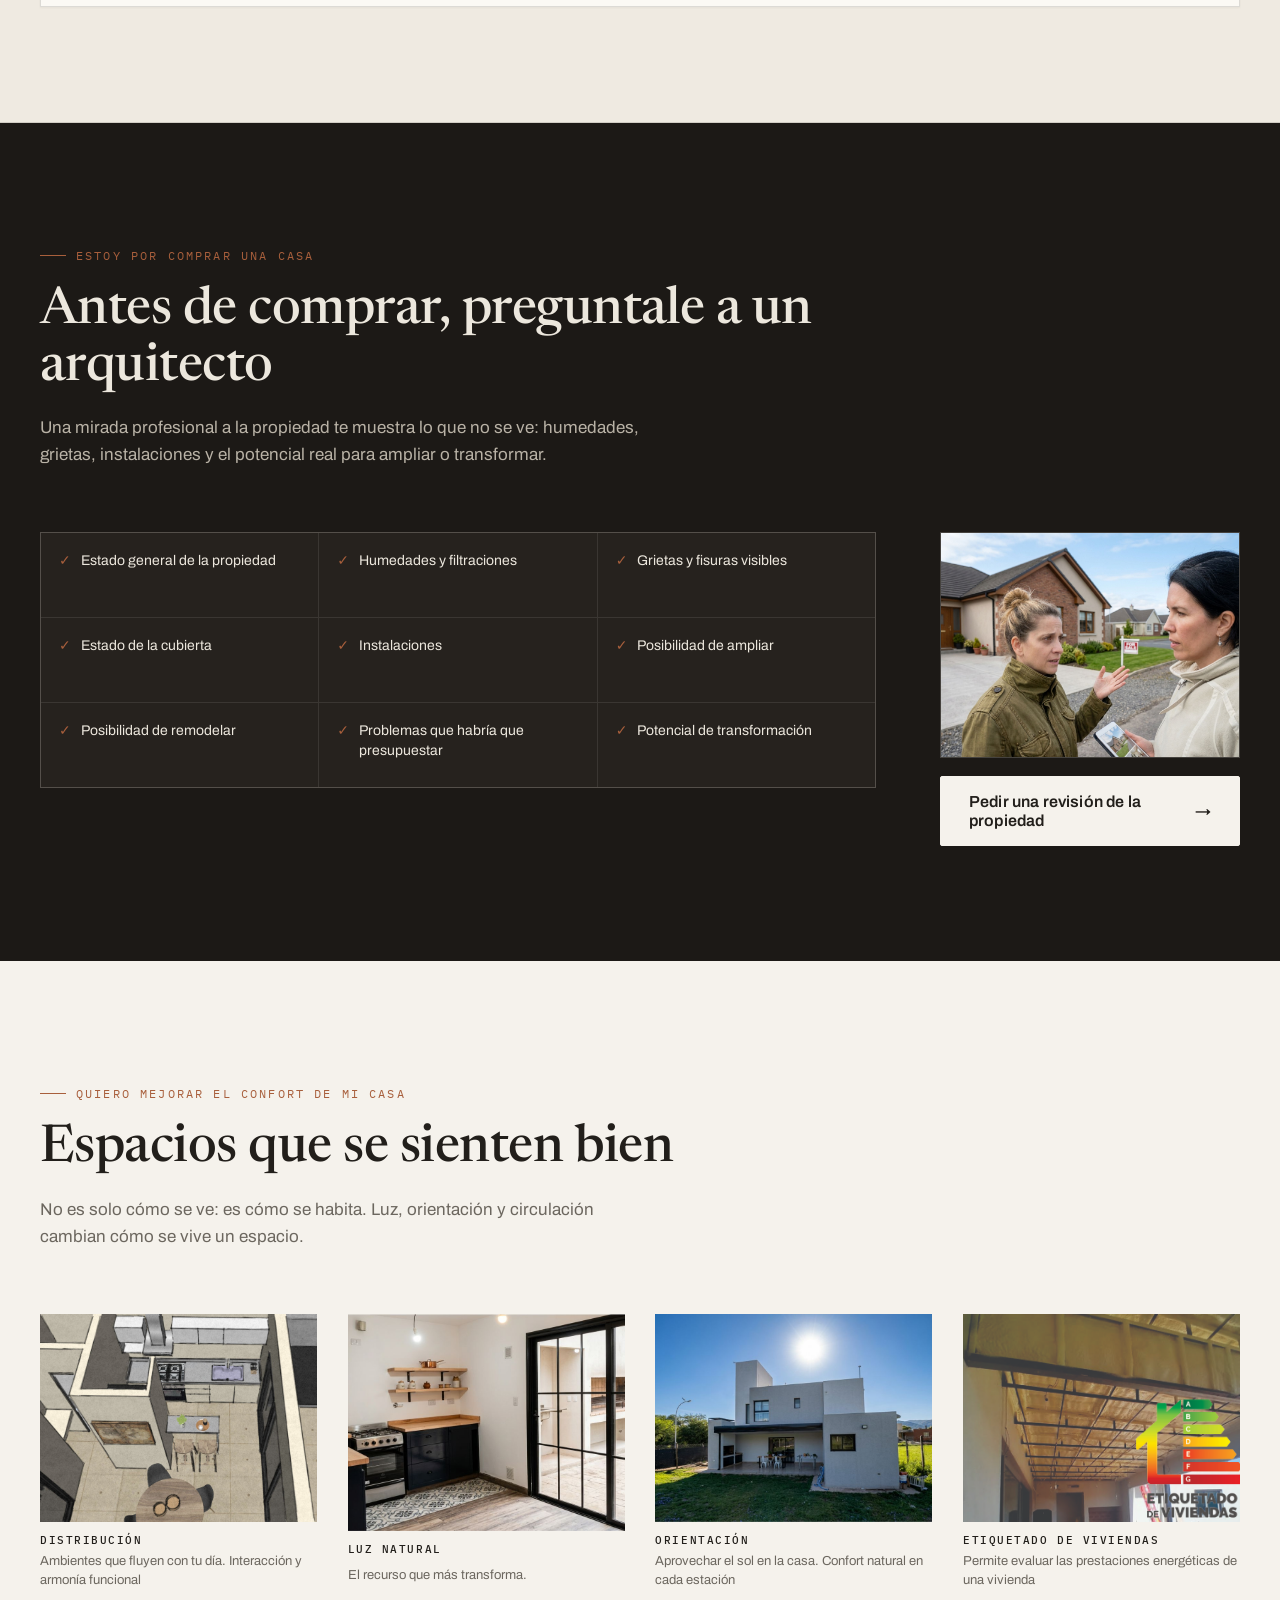
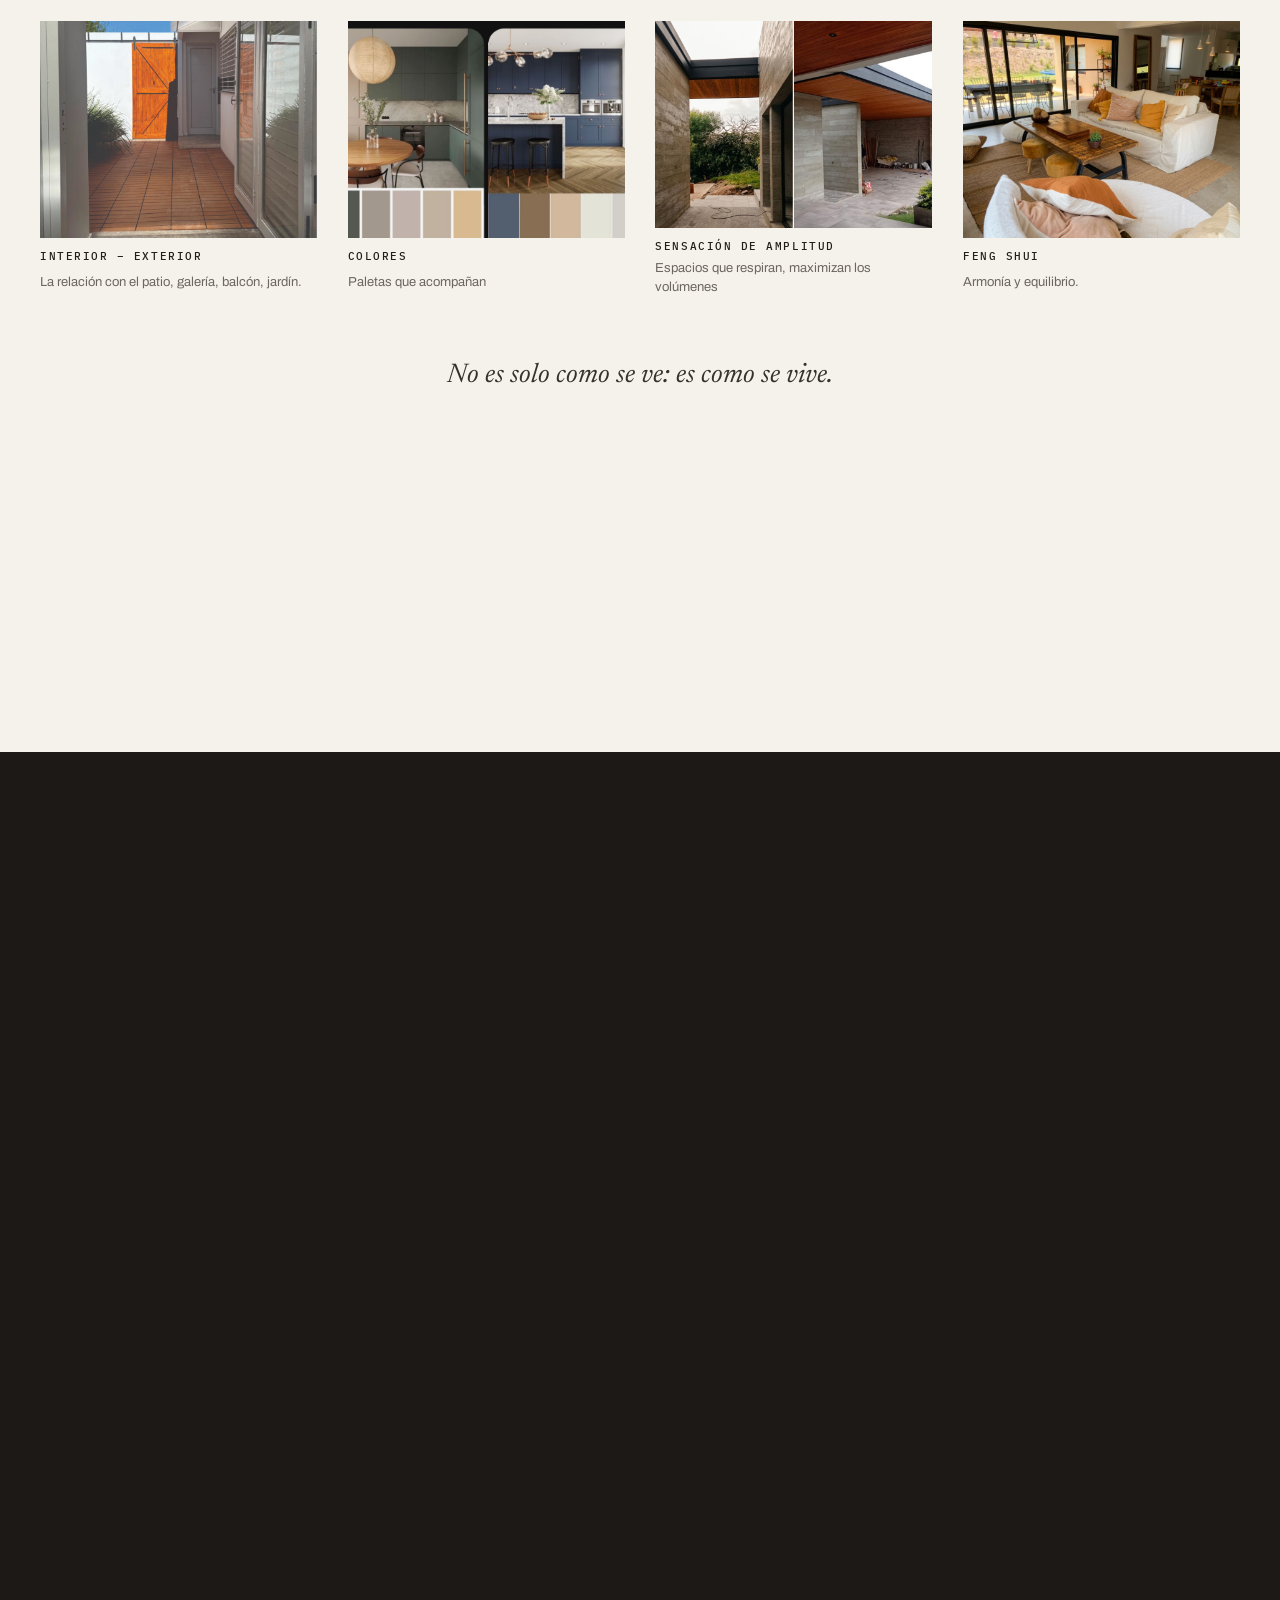
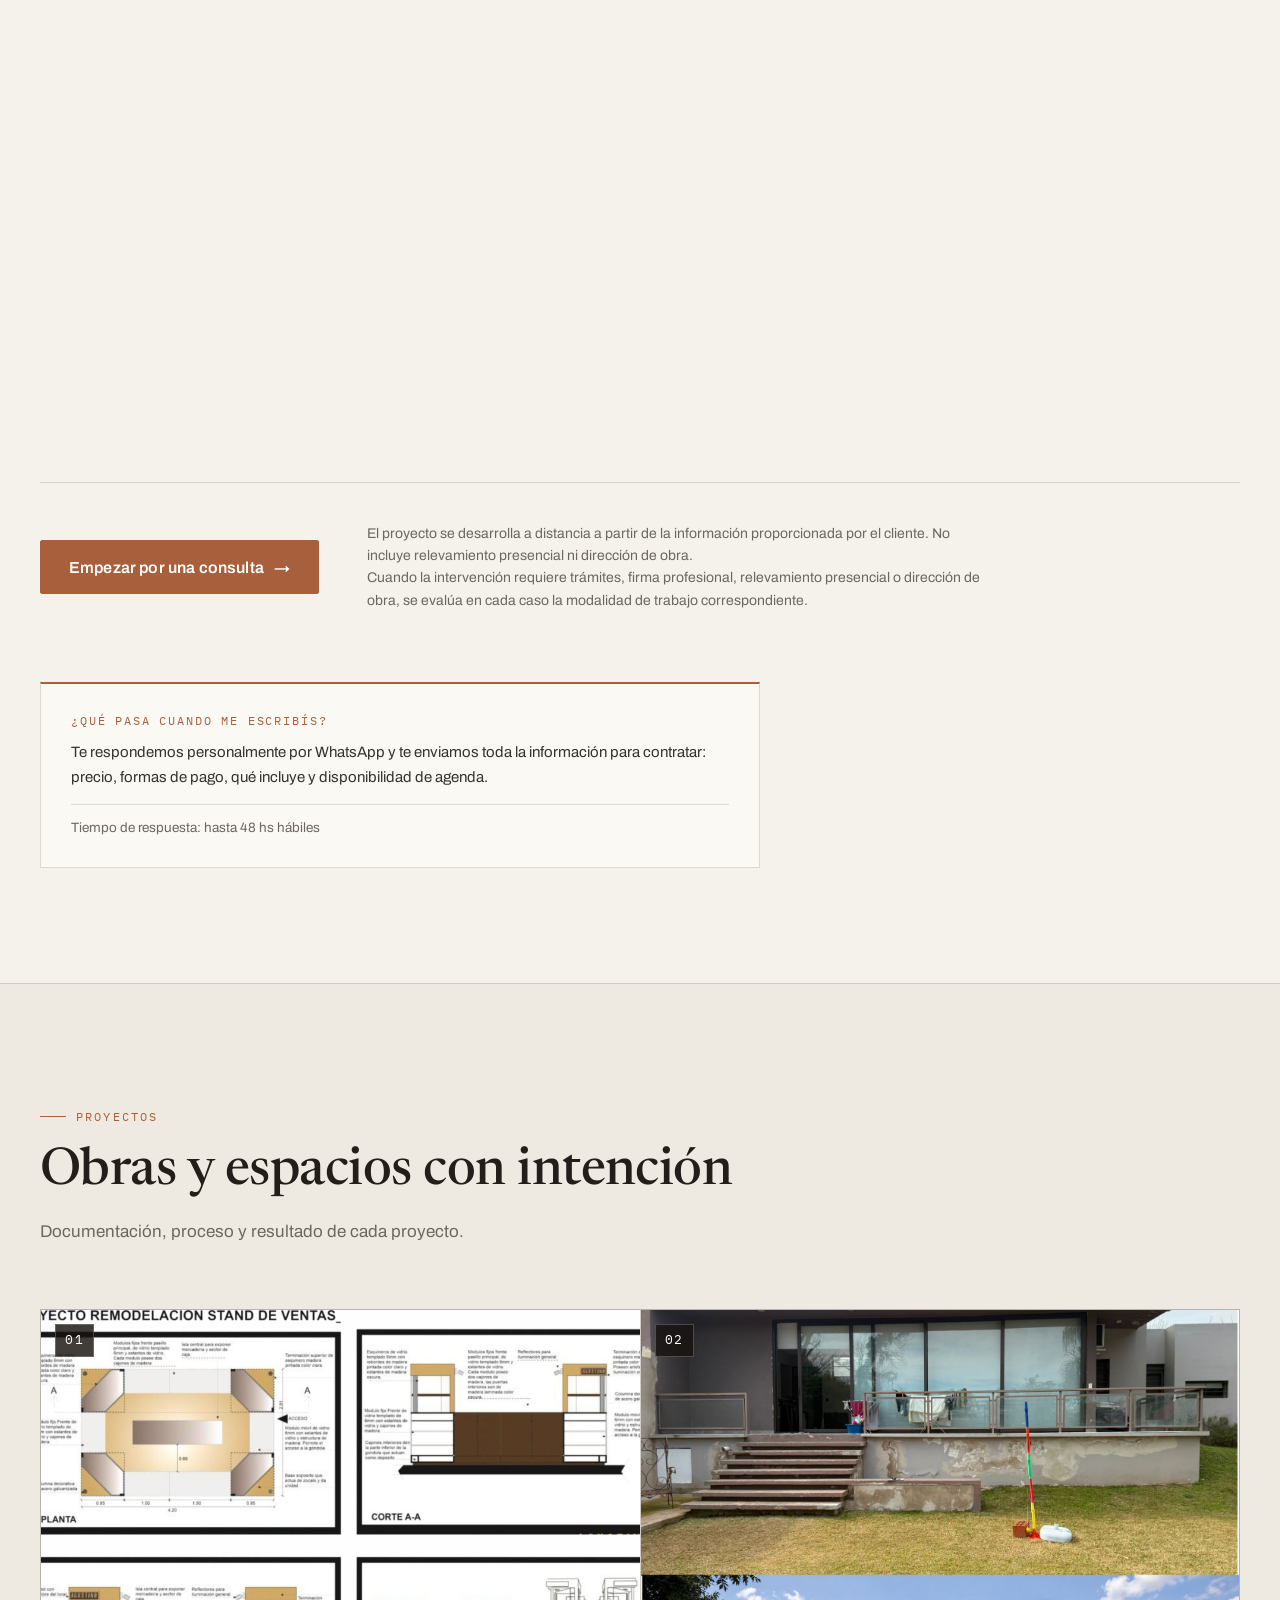
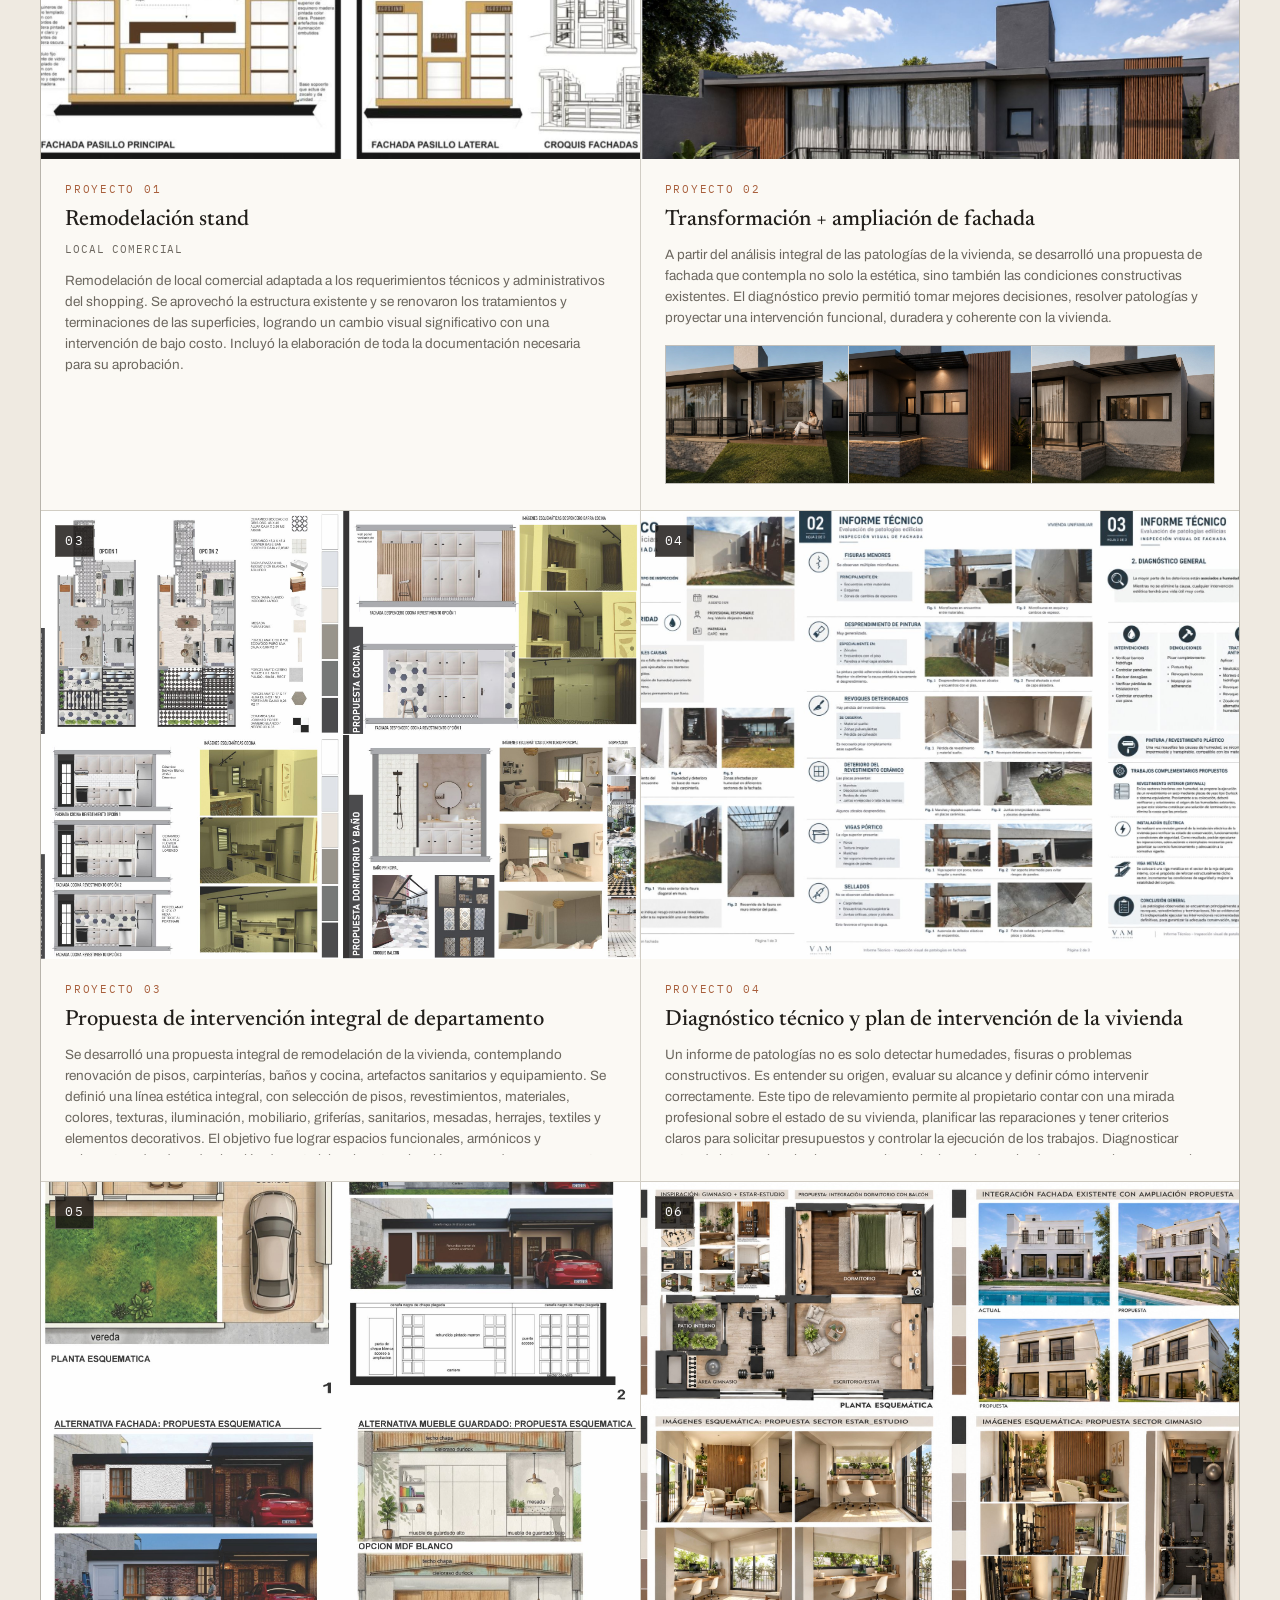
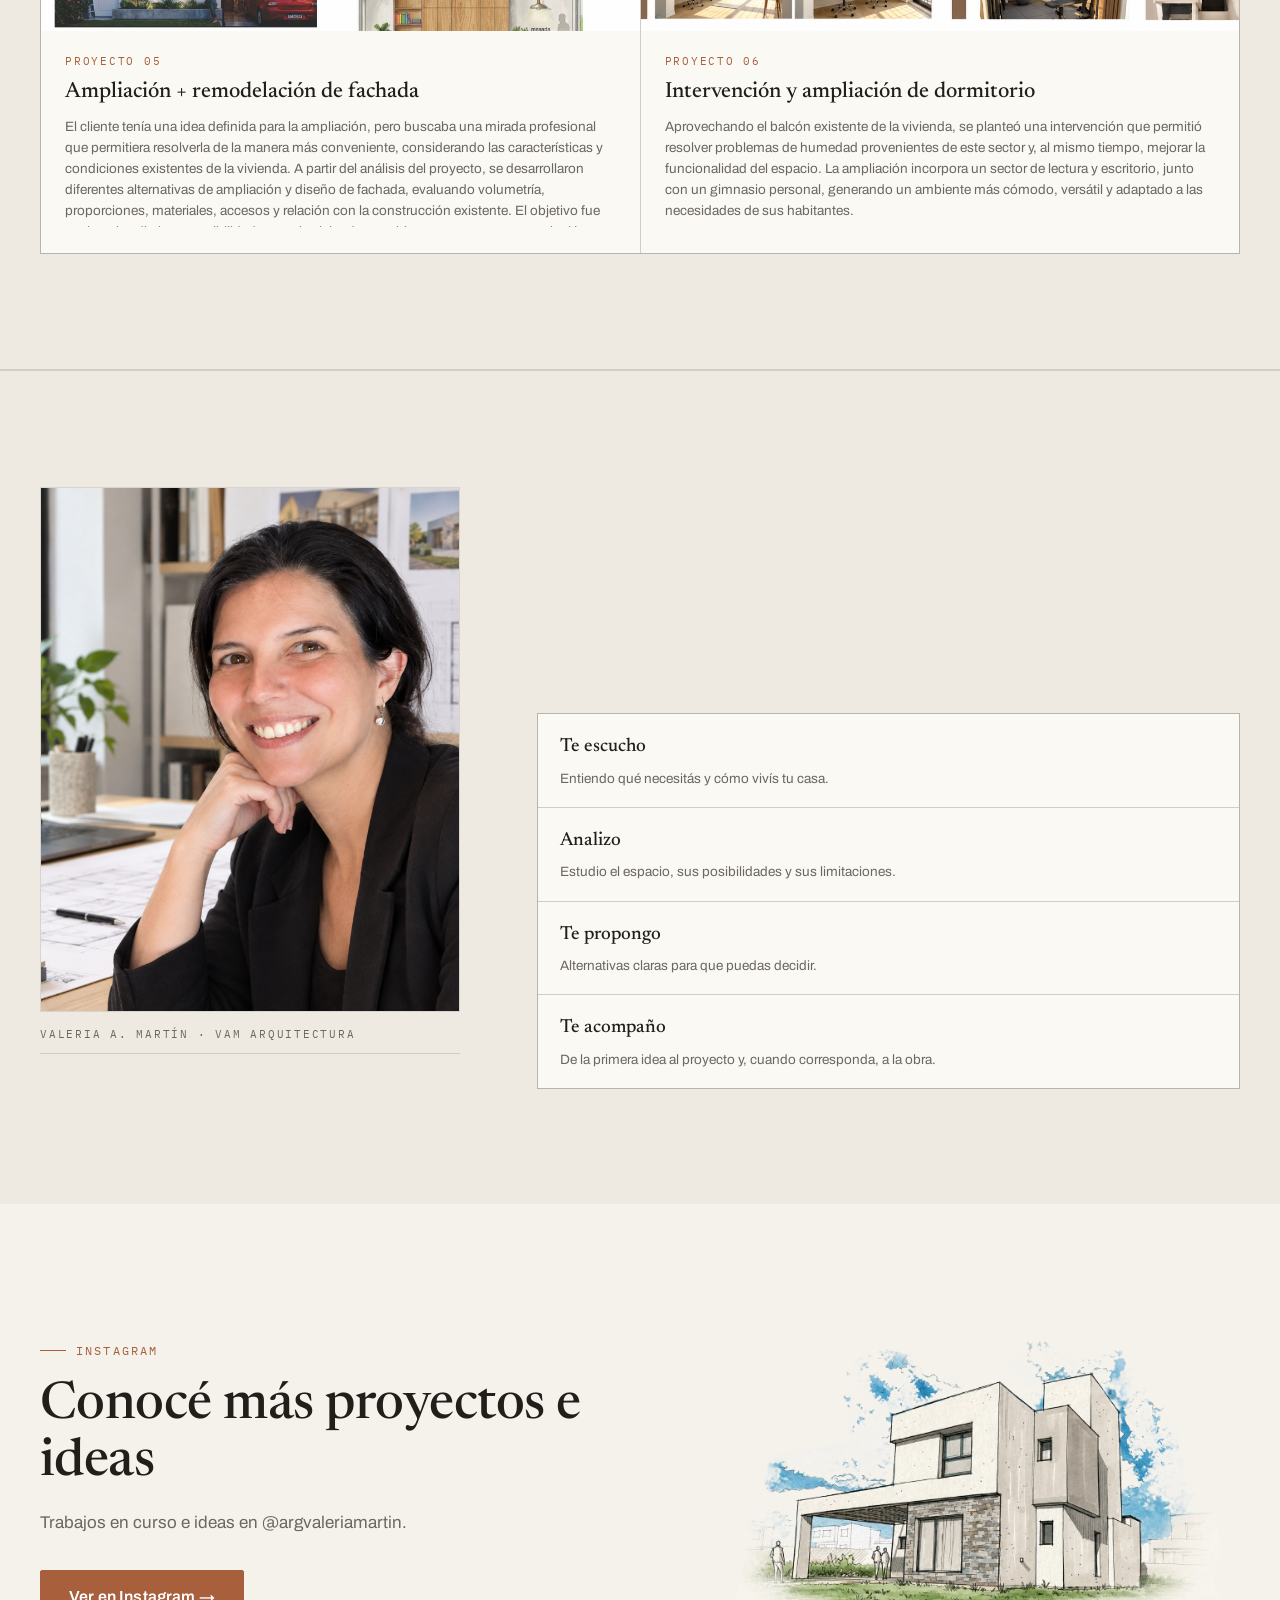
==== commit 30fc103d: "cambie de lugar algunos divs y ordene secciones" ====
--- a/index.html
+++ b/index.html
@@ -17,10 +17,10 @@
   <link rel="preconnect" href="https://fonts.gstatic.com" crossorigin>
   <link href="https://fonts.googleapis.com/css2?family=Newsreader:ital,opsz,wght@0,6..72,400;0,6..72,500;1,6..72,400;1,6..72,500&family=Archivo:wght@400;500;600;700&family=IBM+Plex+Mono:wght@400;500&display=swap" rel="stylesheet">
 
-  <link rel="stylesheet" href="css/main.css?v=20260918d">
-  <script src="js/config.js?v=20260918d" defer></script>
-  <script src="js/content.js?v=20260918d" defer></script>
-  <script src="js/app.js?v=20260918d" defer></script>
+  <link rel="stylesheet" href="css/main.css?v=20260918e">
+  <script src="js/config.js?v=20260918e" defer></script>
+  <script src="js/content.js?v=20260918e" defer></script>
+  <script src="js/app.js?v=20260918e" defer></script>
 </head>
 <body id="top">
 
@@ -74,7 +74,6 @@
   </div>
 
   <main>
-
     <!-- ======================= HERO ======================= -->
     <section class="hero" id="inicio">
       <img class="hero__img" id="heroImg" data-pic="hero" src="assets/images/hero.jpg" alt="Arquitectura para casas — VAM Arquitectura">
@@ -127,7 +126,6 @@
         </aside>
       </div>
     </section>
-
     <!-- ======================= MARQUEE ======================= -->
     <div class="marquee" aria-hidden="true">
       <div class="marquee__track" id="rad-marquee"></div>
@@ -140,7 +138,51 @@
         <div class="svc-rail__list" id="rad-svcrail"></div>
       </div>
     </nav>
-
+    <!-- ============ 8 y 9. REMODELACIONES ============ -->
+    <section class="section section--tint" id="remodelaciones">
+      <div class="container">
+        <div class="section__head">
+          <span class="section__eyebrow" data-text="remodelaciones.eyebrow">Quiero remodelar mi casa</span>
+          <h2 class="section__title" data-text="remodelaciones.title">¿Querés cambiar, pero no sabés por dónde empezar?</h2>
+          <p class="section__lead" data-text="remodelaciones.lead">Te acompaño a transformar tus ideas en un proyecto real, con soluciones a medida y una mirada integral del espacio.</p>
+        </div>
+
+        <div class="consultas">
+          <span class="tools__label" data-text="remodelaciones.consultasTitle">Consultas habituales</span>
+          <ul class="consultas__list" id="rad-consultas"></ul>
+        </div>
+
+        <h3 class="what-block" data-text="remodelaciones.whatTitle">¿Esto es para mí? → ¿Qué voy a recibir?</h3>
+
+        <div class="cmp-grid" id="rad-cards"></div>
+
+      </div>
+    </section>
+    <!-- ============ 11 y 12. DISEÑO DE INTERIORES ============ -->
+    <section class="section section--ink" id="diseno-interiores">
+      <div class="container">
+        <div class="section__head">
+          <span class="section__eyebrow" data-text="disenoInteriores.eyebrow">Diseño de interiores</span>
+          <h2 class="section__title" data-text="disenoInteriores.title">Tu casa, rediseñada con mirada arquitectónica</h2>
+          <p class="section__lead" data-text="disenoInteriores.lead">Reformar con un diseño que responda a cómo vivís.</p>
+        </div>
+
+        <div class="di-row">
+          <div class="di-photos" id="rad-interiores"></div>
+          <div class="di-topics">
+            <span class="tools__label" data-text="disenoInteriores.topicsLabel">De qué podemos hablar</span>
+            <div class="tools__row" id="rad-topicos-di"></div>
+          </div>
+        </div>
+
+        <div class="deliver">
+          <div class="section__cta">
+            <a class="btn btn--paper btn--lg" data-wa="ambiente">Quiero rediseñar un ambiente <span class="btn__arr" aria-hidden="true">→</span></a>
+          </div>
+          <div class="response response--invert" data-response></div>
+        </div>
+      </div>
+    </section>
     <!-- ============ MI CASA TIENE UN PROBLEMA + FORM ============ -->
     <section class="section section--tint" id="mejorar-casa">
       <div class="container">
@@ -160,7 +202,47 @@
 
       </div>
     </section>
-
+    <!-- ============ 14. ANTES DE COMPRAR ============ -->
+    <section class="section section--ink" id="antes-de-comprar">
+      <div class="container">
+        <div class="section__head">
+          <span class="section__eyebrow" data-text="comprar.eyebrow">Estoy por comprar una casa</span>
+          <h2 class="section__title" data-text="comprar.title">Antes de comprar, preguntale a un arquitecto</h2>
+          <p class="section__lead" data-text="comprar.lead">Una mirada profesional a la propiedad te muestra lo que no se ve: humedades, grietas, instalaciones y el potencial real para ampliar o transformar.</p>
+        </div>
+
+        <div class="pre__row">
+          <ul class="pre__checks" id="rad-checks"></ul>
+          <div class="pre__side">
+            <span class="media-frame"><img data-pic="comprarFoto" src="assets/images/comprar.jpg" alt="Revisión de una propiedad"></span>
+            <a class="btn btn--paper btn--lg" data-wa="comprar">Pedir una revisión de la propiedad <span class="btn__arr" aria-hidden="true">→</span></a>
+          </div>
+        </div>
+      </div>
+    </section>
+    <!-- ============ 13. ESPACIOS QUE SE SIENTEN BIEN ============ -->
+    <section class="section" id="espacios-bienestar">
+      <div class="container">
+        <div class="section__head">
+          <span class="section__eyebrow" data-text="bienestar.eyebrow">Quiero mejorar el confort de mi casa</span>
+          <h2 class="section__title" data-text="bienestar.title">Espacios que se sienten bien</h2>
+          <p class="section__lead" data-text="bienestar.lead">No es solo cómo se ve: es cómo se habita. Luz, orientación y circulación cambian cómo se vive un espacio.</p>
+        </div>
+
+        <div class="conf-photos" id="rad-confort-pics"></div>
+
+        <blockquote class="ident-quote">
+          <p data-text="bienestar.quote">No es solo como se ve: es como se vive.</p>
+        </blockquote>
+
+        <div class="deliver">
+          <div class="section__cta">
+            <a class="btn btn--accent btn--lg" data-wa="confort">Quiero un espacio que se sienta bien <span class="btn__arr" aria-hidden="true">→</span></a>
+          </div>
+          <div class="response" data-response></div>
+        </div>
+      </div>
+    </section>
     <!-- ============ 7. CONSULTA ONLINE ============ -->
     <section class="section section--ink" id="consulta-online">
       <div class="container">
@@ -182,7 +264,7 @@
             <div class="online__photos" id="rad-online-pics"></div>
             <p class="online__tagline" data-text="consultaOnline.whatIntro">Me contás, analizamos, te oriento...</p>
             <a class="btn btn--accent btn--lg" data-wa="consulta">Empezar una consulta <span class="btn__arr" aria-hidden="true">→</span></a>
-            <div class="response" data-response></div>
+<div class="response" data-response></div>
           </div>
           <div class="online__right">
             <h3 class="recibe__title" data-text="consultaOnline.whatTitle">¿Esto es para mí? → ¿Qué voy a recibir?</h3>
@@ -199,28 +281,6 @@
 
       </div>
     </section>
-
-    <!-- ============ 8 y 9. REMODELACIONES ============ -->
-    <section class="section section--tint" id="remodelaciones">
-      <div class="container">
-        <div class="section__head">
-          <span class="section__eyebrow" data-text="remodelaciones.eyebrow">Quiero remodelar mi casa</span>
-          <h2 class="section__title" data-text="remodelaciones.title">¿Querés cambiar, pero no sabés por dónde empezar?</h2>
-          <p class="section__lead" data-text="remodelaciones.lead">Te acompaño a transformar tus ideas en un proyecto real, con soluciones a medida y una mirada integral del espacio.</p>
-        </div>
-
-        <div class="consultas">
-          <span class="tools__label" data-text="remodelaciones.consultasTitle">Consultas habituales</span>
-          <ul class="consultas__list" id="rad-consultas"></ul>
-        </div>
-
-        <h3 class="what-block" data-text="remodelaciones.whatTitle">¿Esto es para mí? → ¿Qué voy a recibir?</h3>
-
-        <div class="cmp-grid" id="rad-cards"></div>
-
-      </div>
-    </section>
-
     <!-- ============ 10. INSPIRACIÓN — TRANSFORMACIONES REALES ============ -->
     <section class="section" id="inspiracion">
       <div class="container">
@@ -244,75 +304,6 @@
         </div>
       </div>
     </section>
-
-    <!-- ============ 11 y 12. DISEÑO DE INTERIORES ============ -->
-    <section class="section section--ink" id="diseno-interiores">
-      <div class="container">
-        <div class="section__head">
-          <span class="section__eyebrow" data-text="disenoInteriores.eyebrow">Diseño de interiores</span>
-          <h2 class="section__title" data-text="disenoInteriores.title">Tu casa, rediseñada con mirada arquitectónica</h2>
-          <p class="section__lead" data-text="disenoInteriores.lead">Reformar con un diseño que responda a cómo vivís.</p>
-        </div>
-
-        <div class="di-row">
-          <div class="di-photos" id="rad-interiores"></div>
-          <div class="di-topics">
-            <span class="tools__label" data-text="disenoInteriores.topicsLabel">De qué podemos hablar</span>
-            <div class="tools__row" id="rad-topicos-di"></div>
-          </div>
-        </div>
-
-        <div class="deliver">
-          <div class="section__cta">
-            <a class="btn btn--paper btn--lg" data-wa="ambiente">Quiero rediseñar un ambiente <span class="btn__arr" aria-hidden="true">→</span></a>
-          </div>
-          <div class="response response--invert" data-response></div>
-        </div>
-      </div>
-    </section>
-
-    <!-- ============ 13. ESPACIOS QUE SE SIENTEN BIEN ============ -->
-    <section class="section" id="espacios-bienestar">
-      <div class="container">
-        <div class="section__head">
-          <span class="section__eyebrow" data-text="bienestar.eyebrow">Quiero mejorar el confort de mi casa</span>
-          <h2 class="section__title" data-text="bienestar.title">Espacios que se sienten bien</h2>
-          <p class="section__lead" data-text="bienestar.lead">No es solo cómo se ve: es cómo se habita. Luz, orientación y circulación cambian cómo se vive un espacio.</p>
-        </div>
-
-        <div class="conf-photos" id="rad-confort-pics"></div>
-
-        <blockquote class="ident-quote">
-          <p data-text="bienestar.quote">No es solo como se ve: es como se vive.</p>
-        </blockquote>
-
-        <div class="section__cta">
-          <a class="btn btn--accent btn--lg" data-wa="confort">Quiero un espacio que se sienta bien <span class="btn__arr" aria-hidden="true">→</span></a>
-        </div>
-        <div class="response" data-response></div>
-      </div>
-    </section>
-
-    <!-- ============ 14. ANTES DE COMPRAR ============ -->
-    <section class="section section--ink" id="antes-de-comprar">
-      <div class="container">
-        <div class="section__head">
-          <span class="section__eyebrow" data-text="comprar.eyebrow">Estoy por comprar una casa</span>
-          <h2 class="section__title" data-text="comprar.title">Antes de comprar, preguntale a un arquitecto</h2>
-          <p class="section__lead" data-text="comprar.lead">Una mirada profesional a la propiedad te muestra lo que no se ve: humedades, grietas, instalaciones y el potencial real para ampliar o transformar.</p>
-        </div>
-
-        <div class="pre__row">
-          <ul class="pre__checks" id="rad-checks"></ul>
-          <div class="pre__side">
-            <span class="media-frame"><img data-pic="comprarFoto" src="assets/images/comprar.jpg" alt="Revisión de una propiedad"></span>
-            <a class="btn btn--paper btn--lg" data-wa="comprar">Pedir una revisión de la propiedad <span class="btn__arr" aria-hidden="true">→</span></a>
-            <div class="response response--invert" data-response></div>
-          </div>
-        </div>
-      </div>
-    </section>
-
     <!-- ============ 15. PROYECTOS ============ -->
     <section class="section section--projects" id="proyectos">
       <div class="container">
@@ -324,7 +315,6 @@
         <div class="projects-grid" id="rad-projects"></div>
       </div>
     </section>
-
     <!-- ============ 16. SOBRE VALERIA ============ -->
     <section class="section section--about" id="sobre-mi">
       <div class="container">
@@ -346,7 +336,6 @@
         </div>
       </div>
     </section>
-
     <!-- ============ 17. INSTAGRAM ============ -->
     <section class="section" id="instagram">
       <div class="container">
@@ -367,7 +356,6 @@
         </div>
       </div>
     </section>
-
     <!-- ============ 18. CONTACTO / CTA FINAL ============ -->
     <section class="final" id="contacto">
       <div class="container">
@@ -380,7 +368,6 @@
         <p class="final__time" data-text="response.time">Tiempo de respuesta: hasta 48 hs hábiles</p>
       </div>
     </section>
-
   </main>
 
   <!-- ======================= FOOTER ======================= -->
--- a/css/main.css
+++ b/css/main.css
@@ -1442,7 +1442,23 @@
 
 .di-topics .tools__label { margin-bottom: 16px; }
 
-.deliver { margin-top: clamp(36px, 5vw, 56px); }
+.deliver {
+  margin-top: clamp(36px, 5vw, 56px);
+  display: flex;
+  flex-wrap: wrap;
+  align-items: center;
+  gap: clamp(14px, 2vw, 24px);
+}
+
+.deliver .section__cta {
+  margin-top: 0;
+  flex: 1 1 240px;
+}
+
+.deliver .response {
+  margin-top: 0;
+  flex: 1 1 460px;
+}
 
 /* ----------------------------- Respuesta (¿qué pasa cuando me escribís?) ----------------------------- */
 .response {
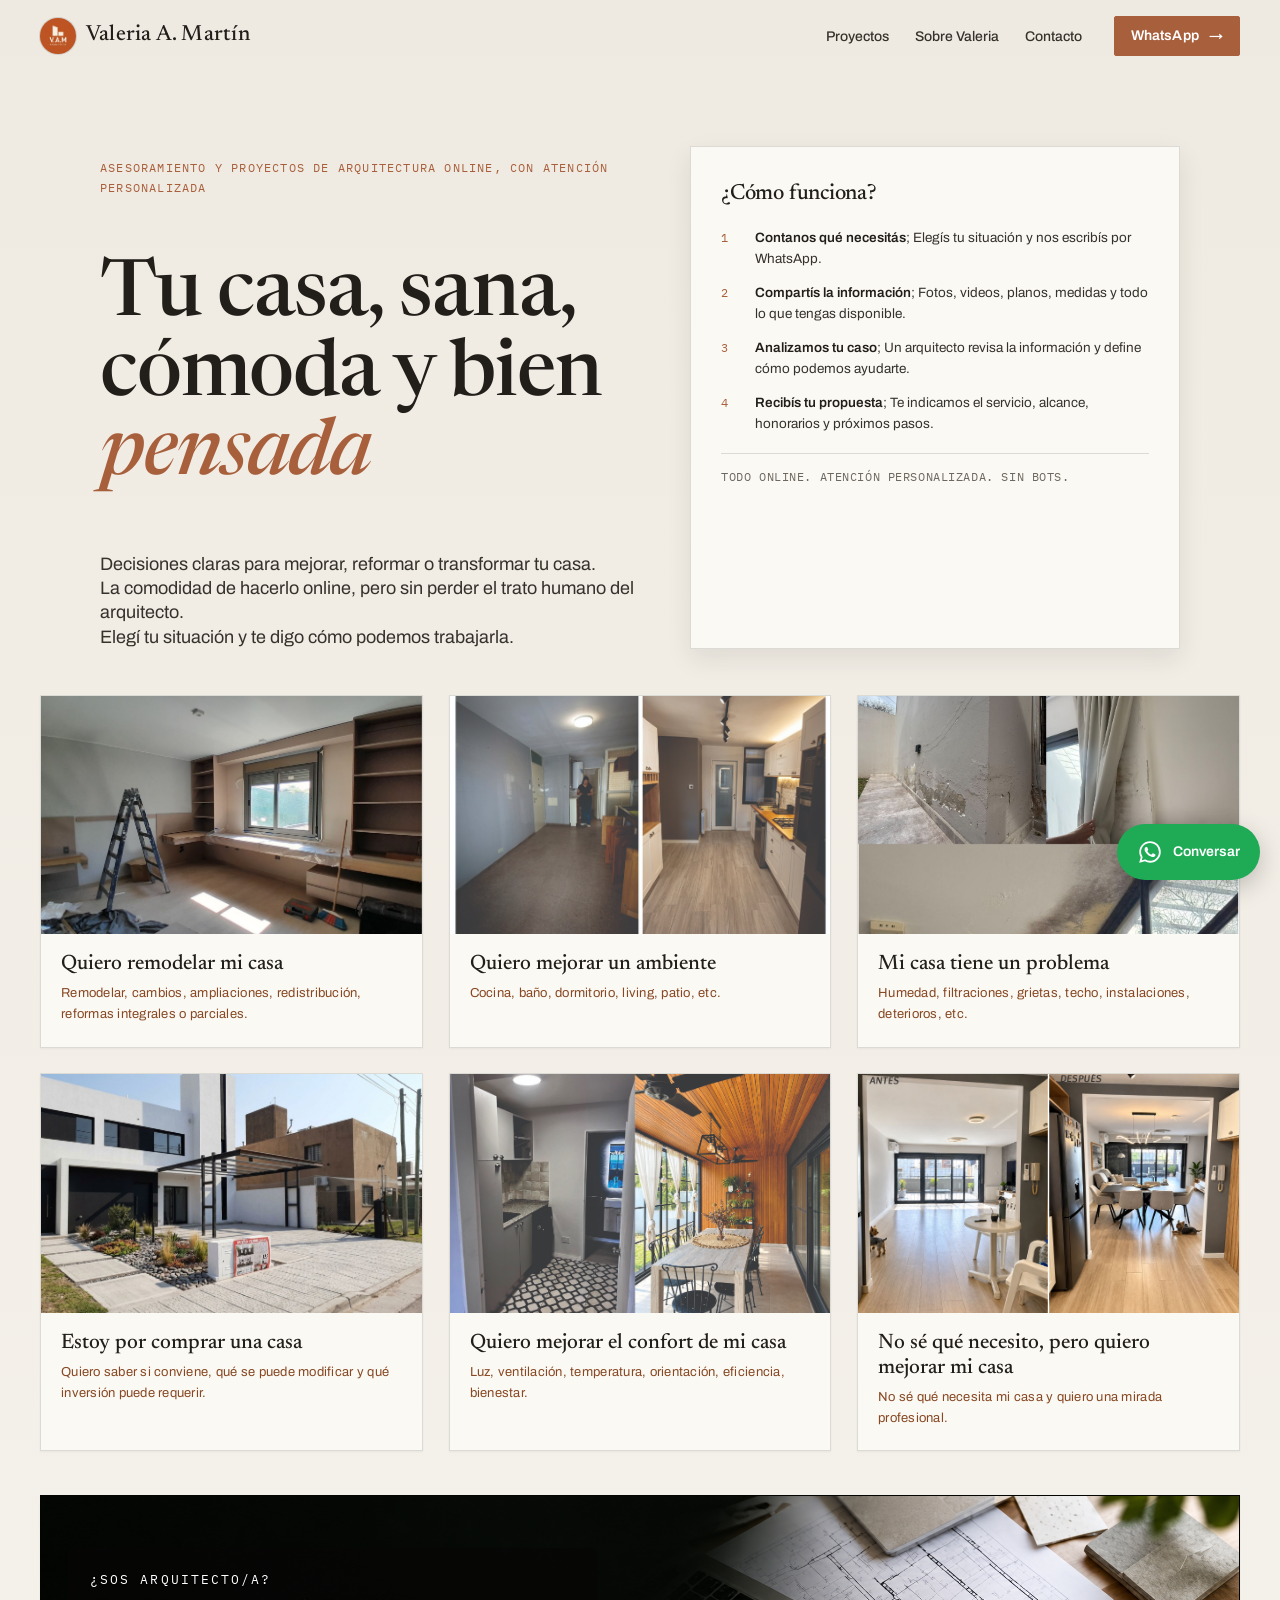
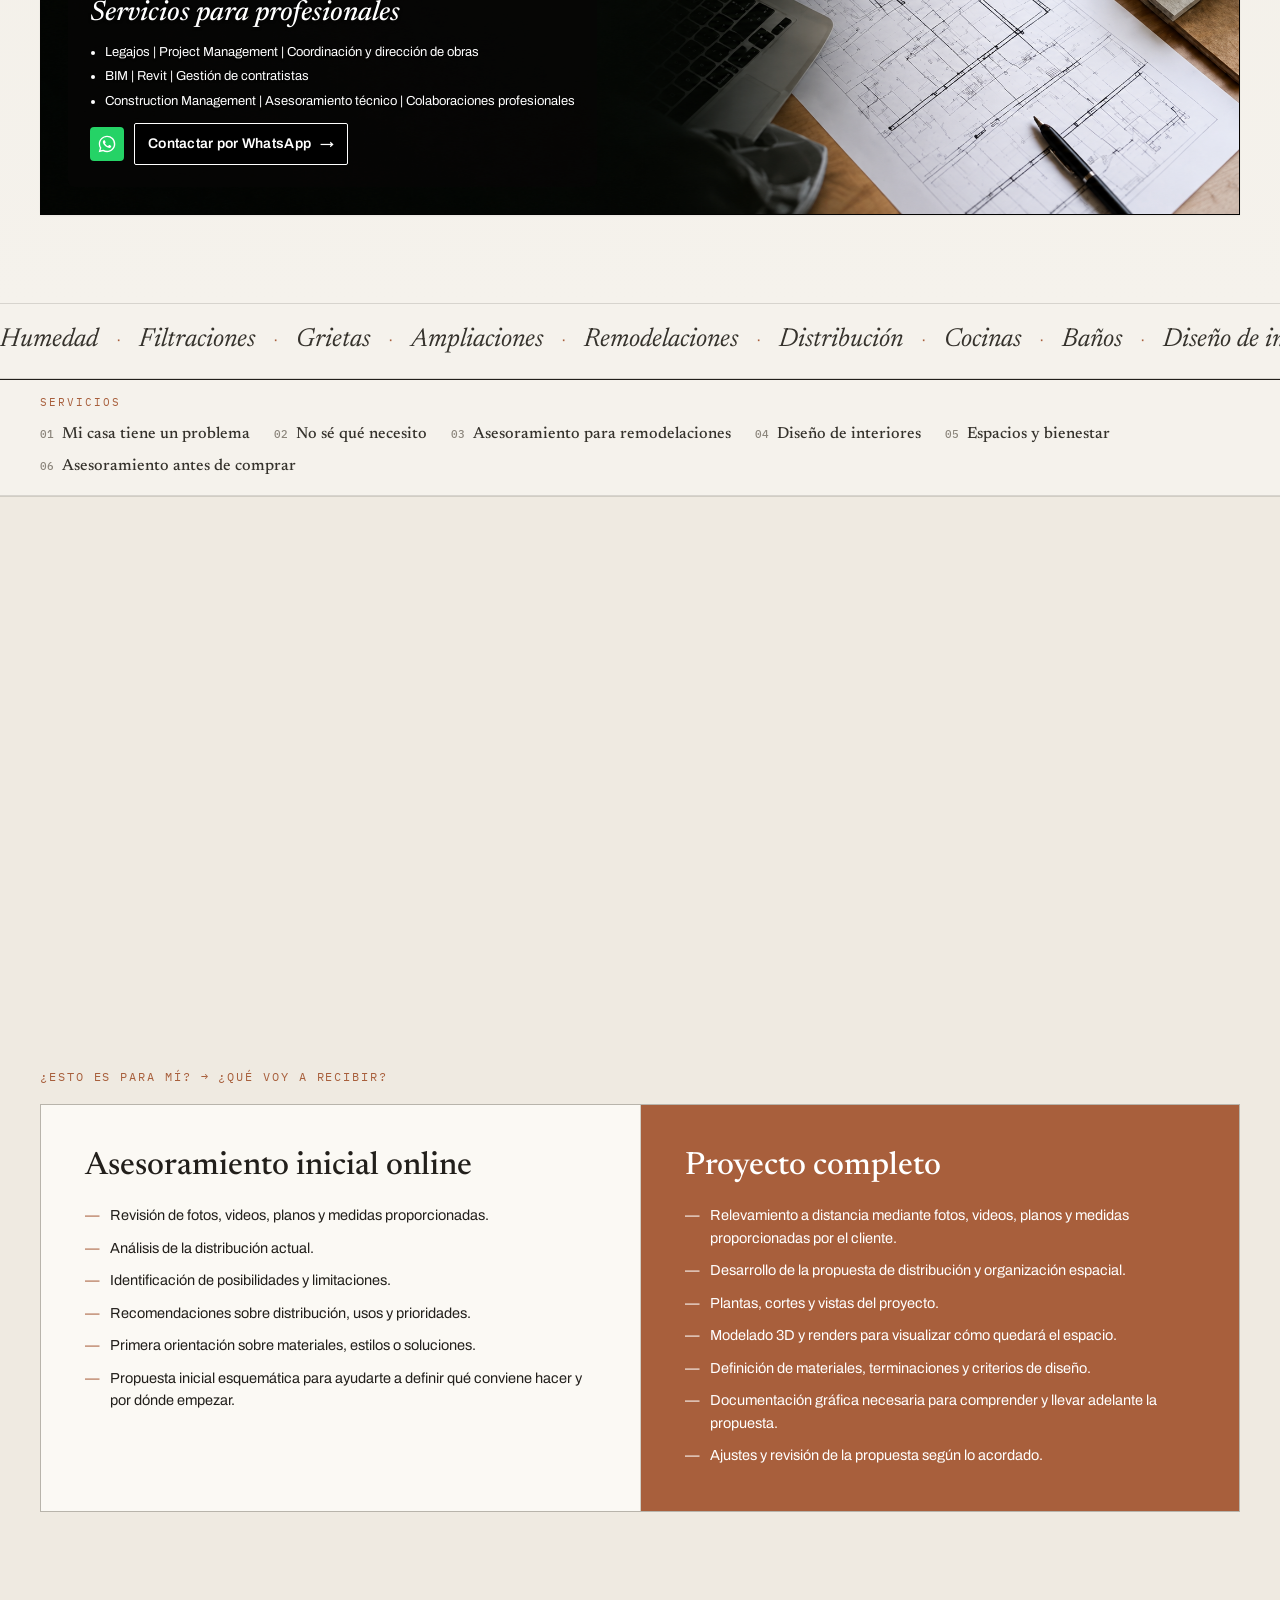
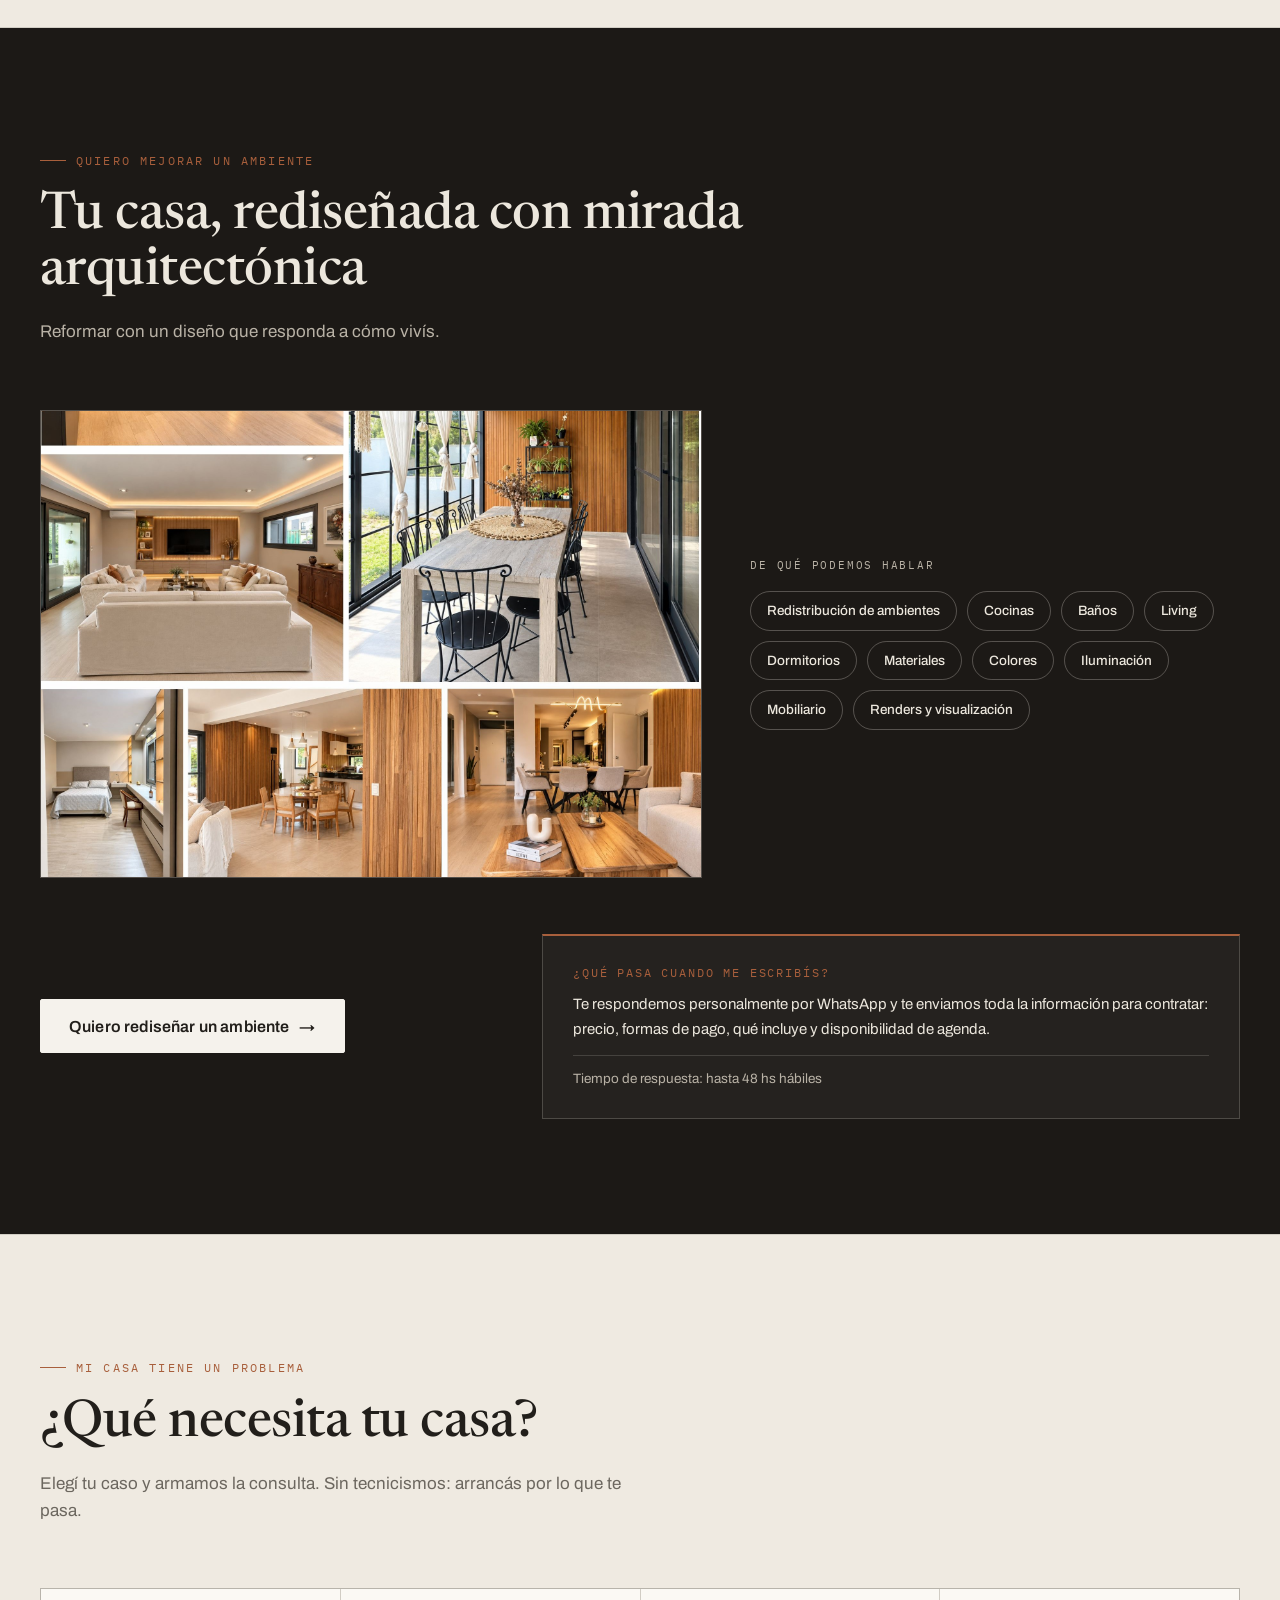
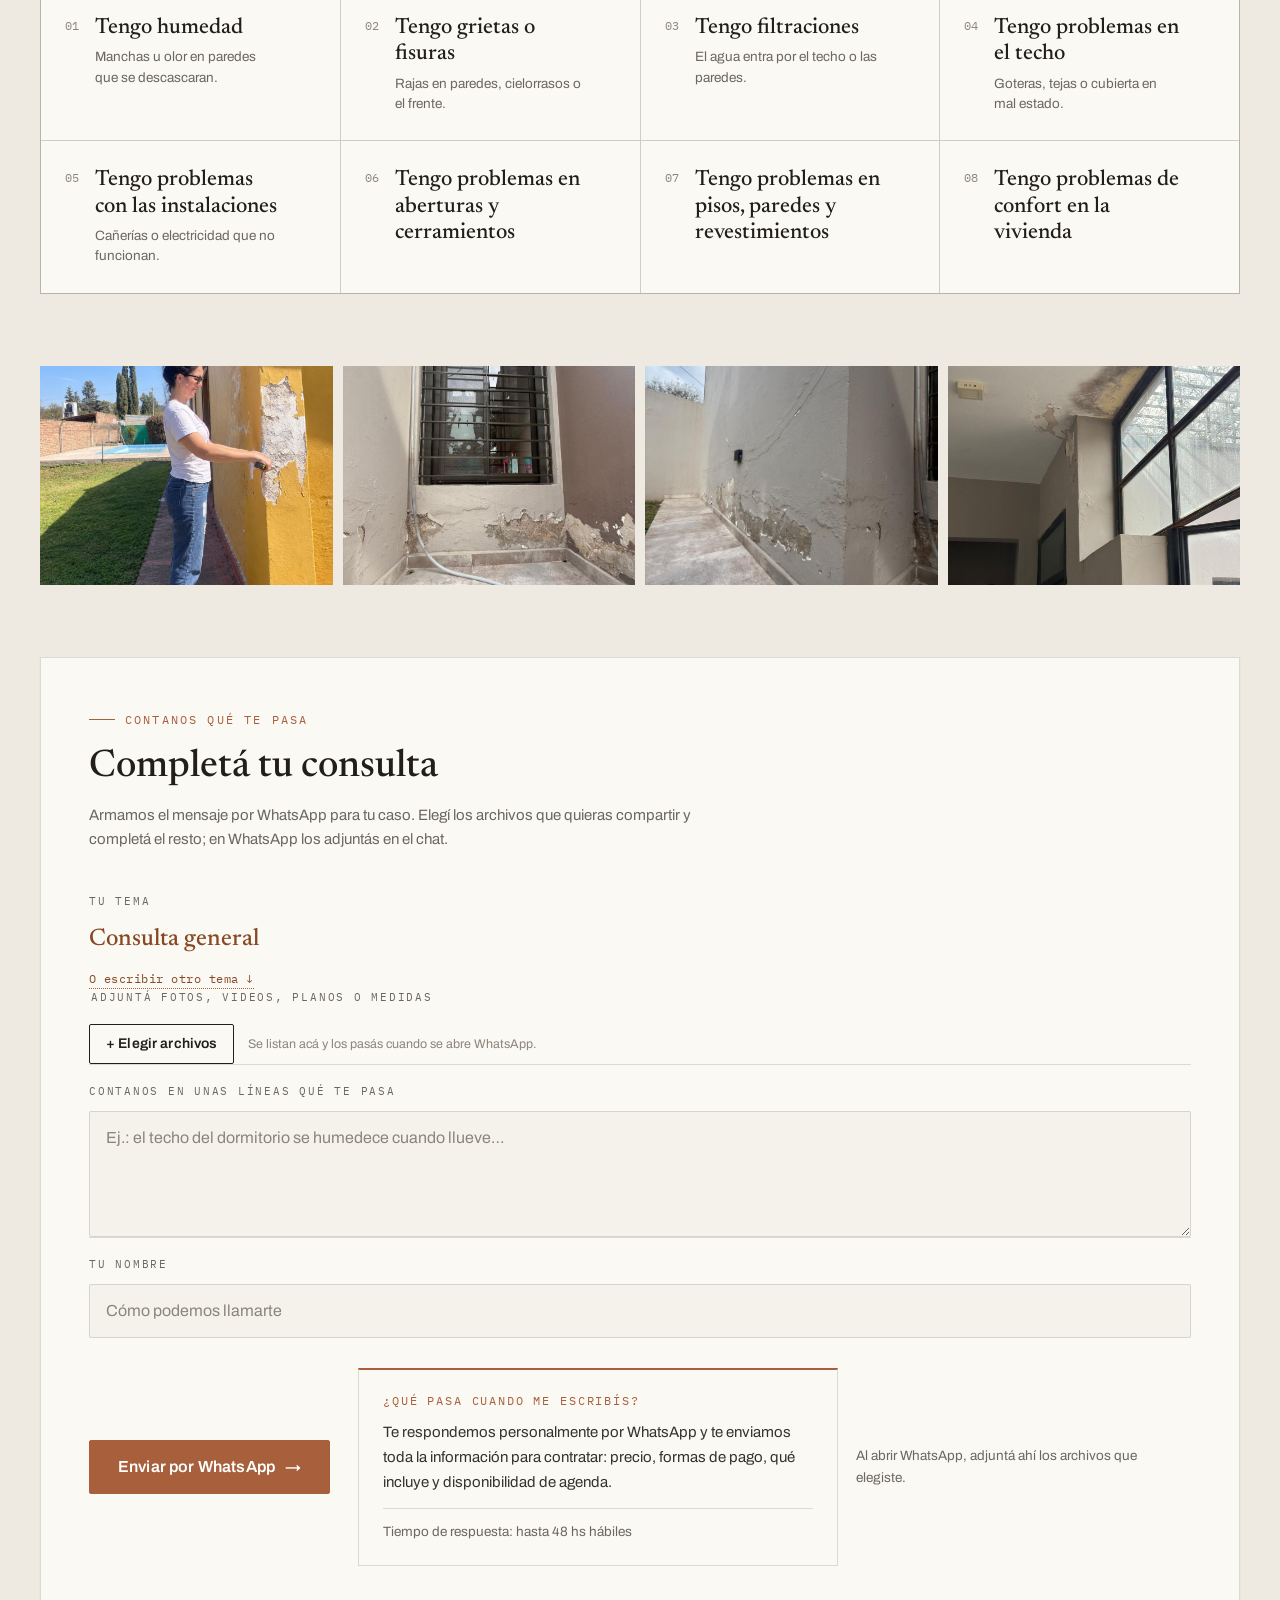
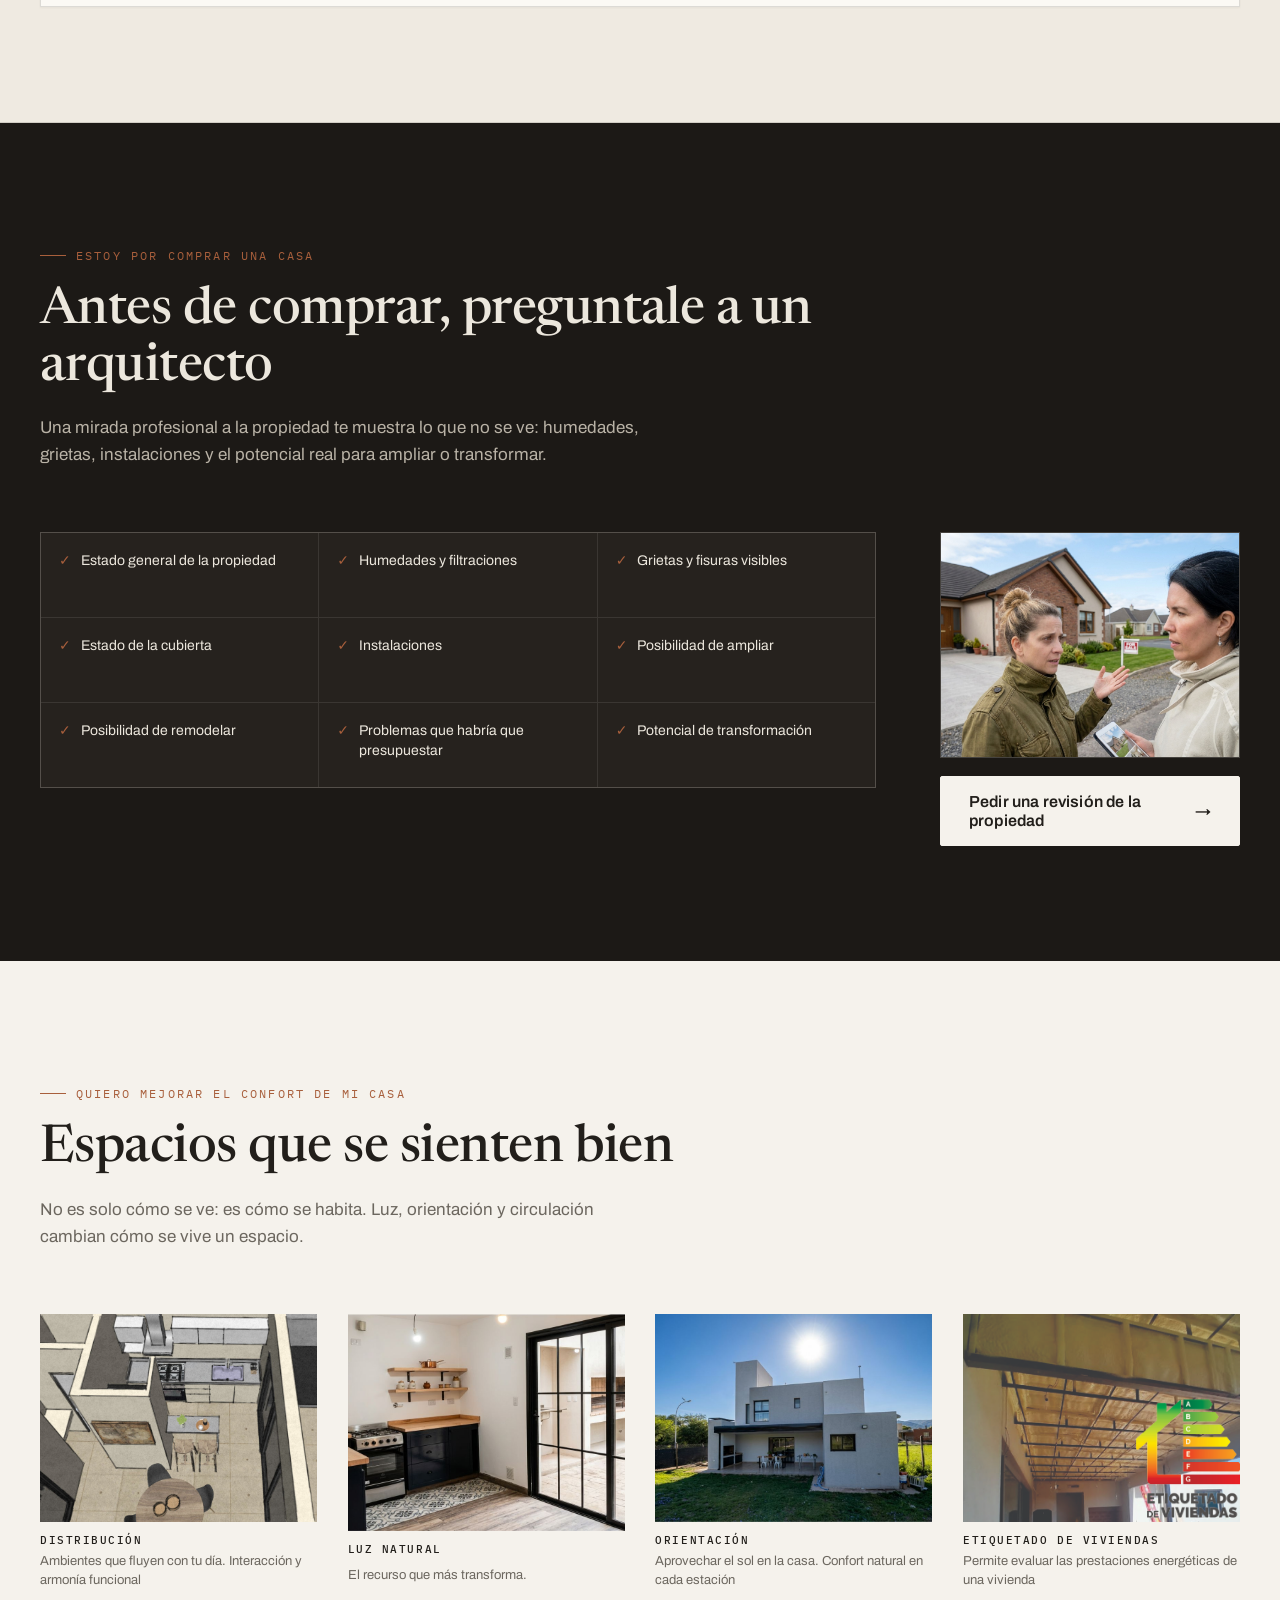
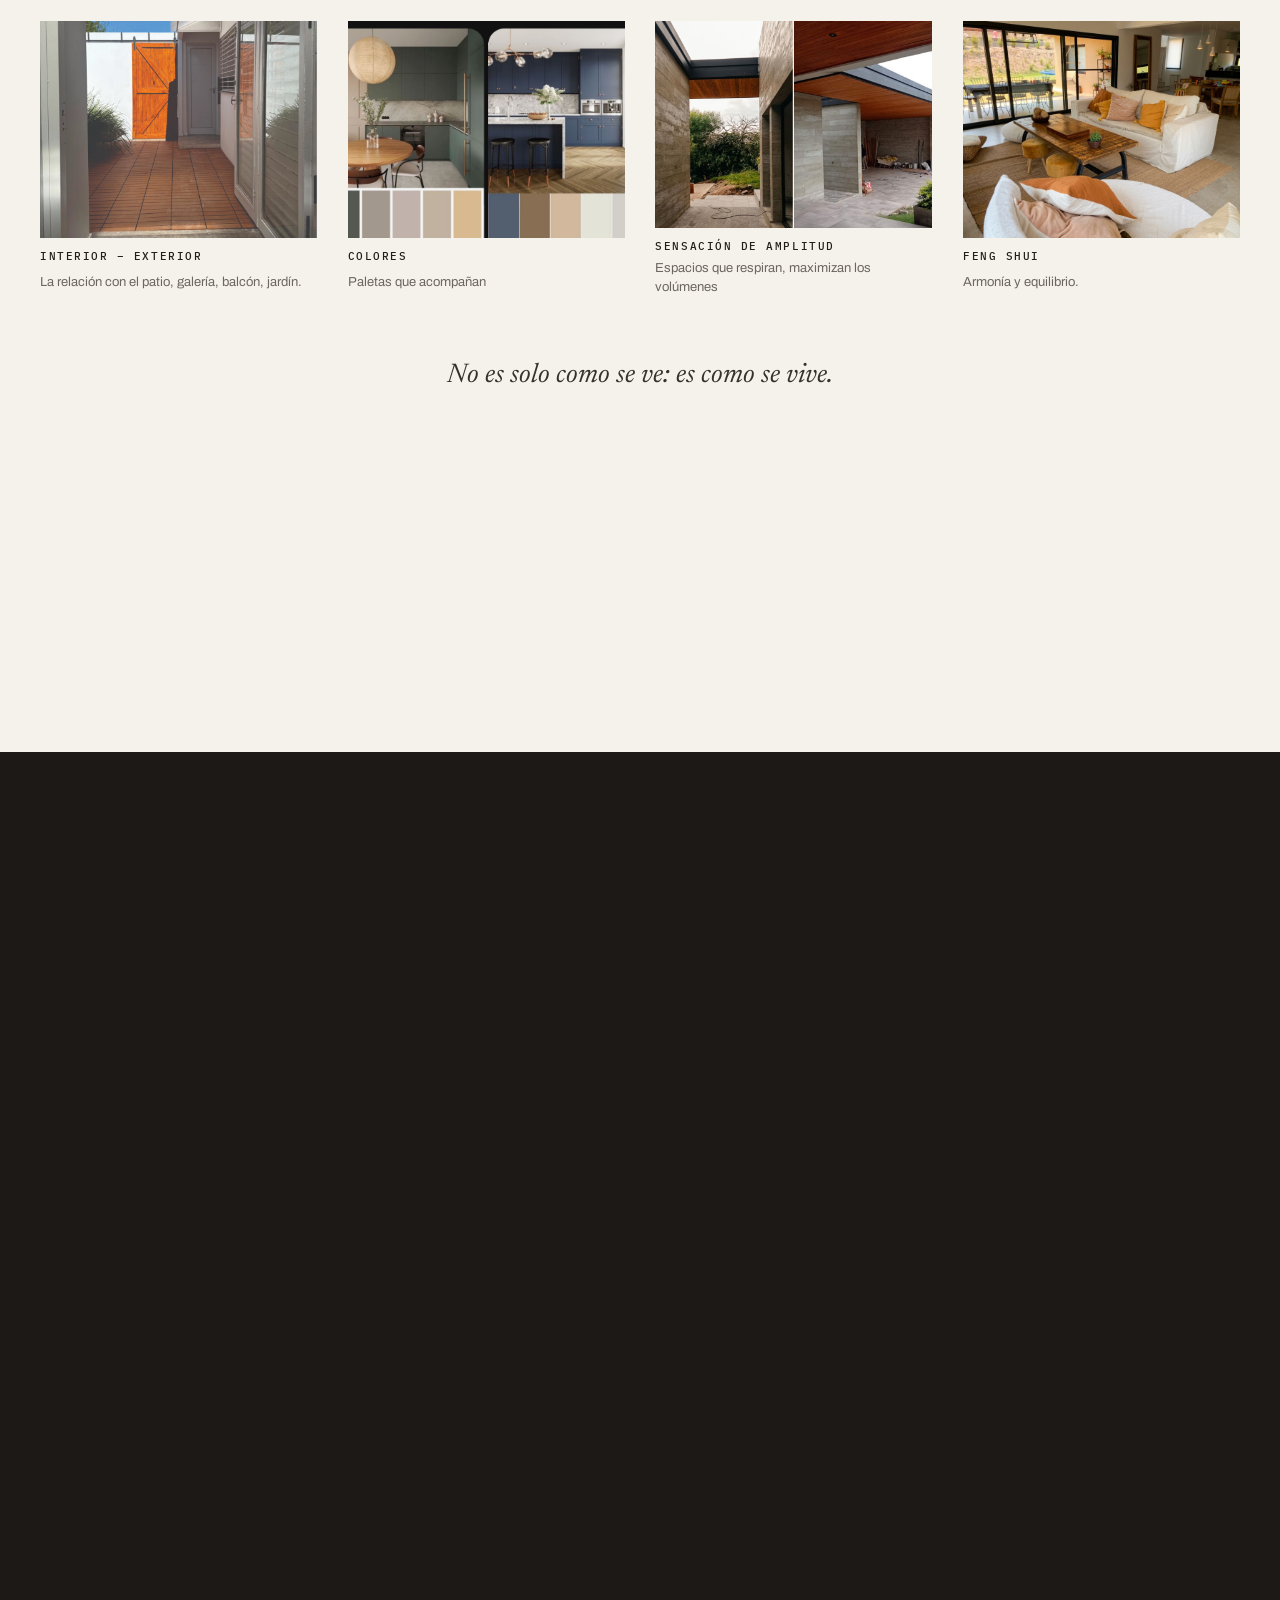
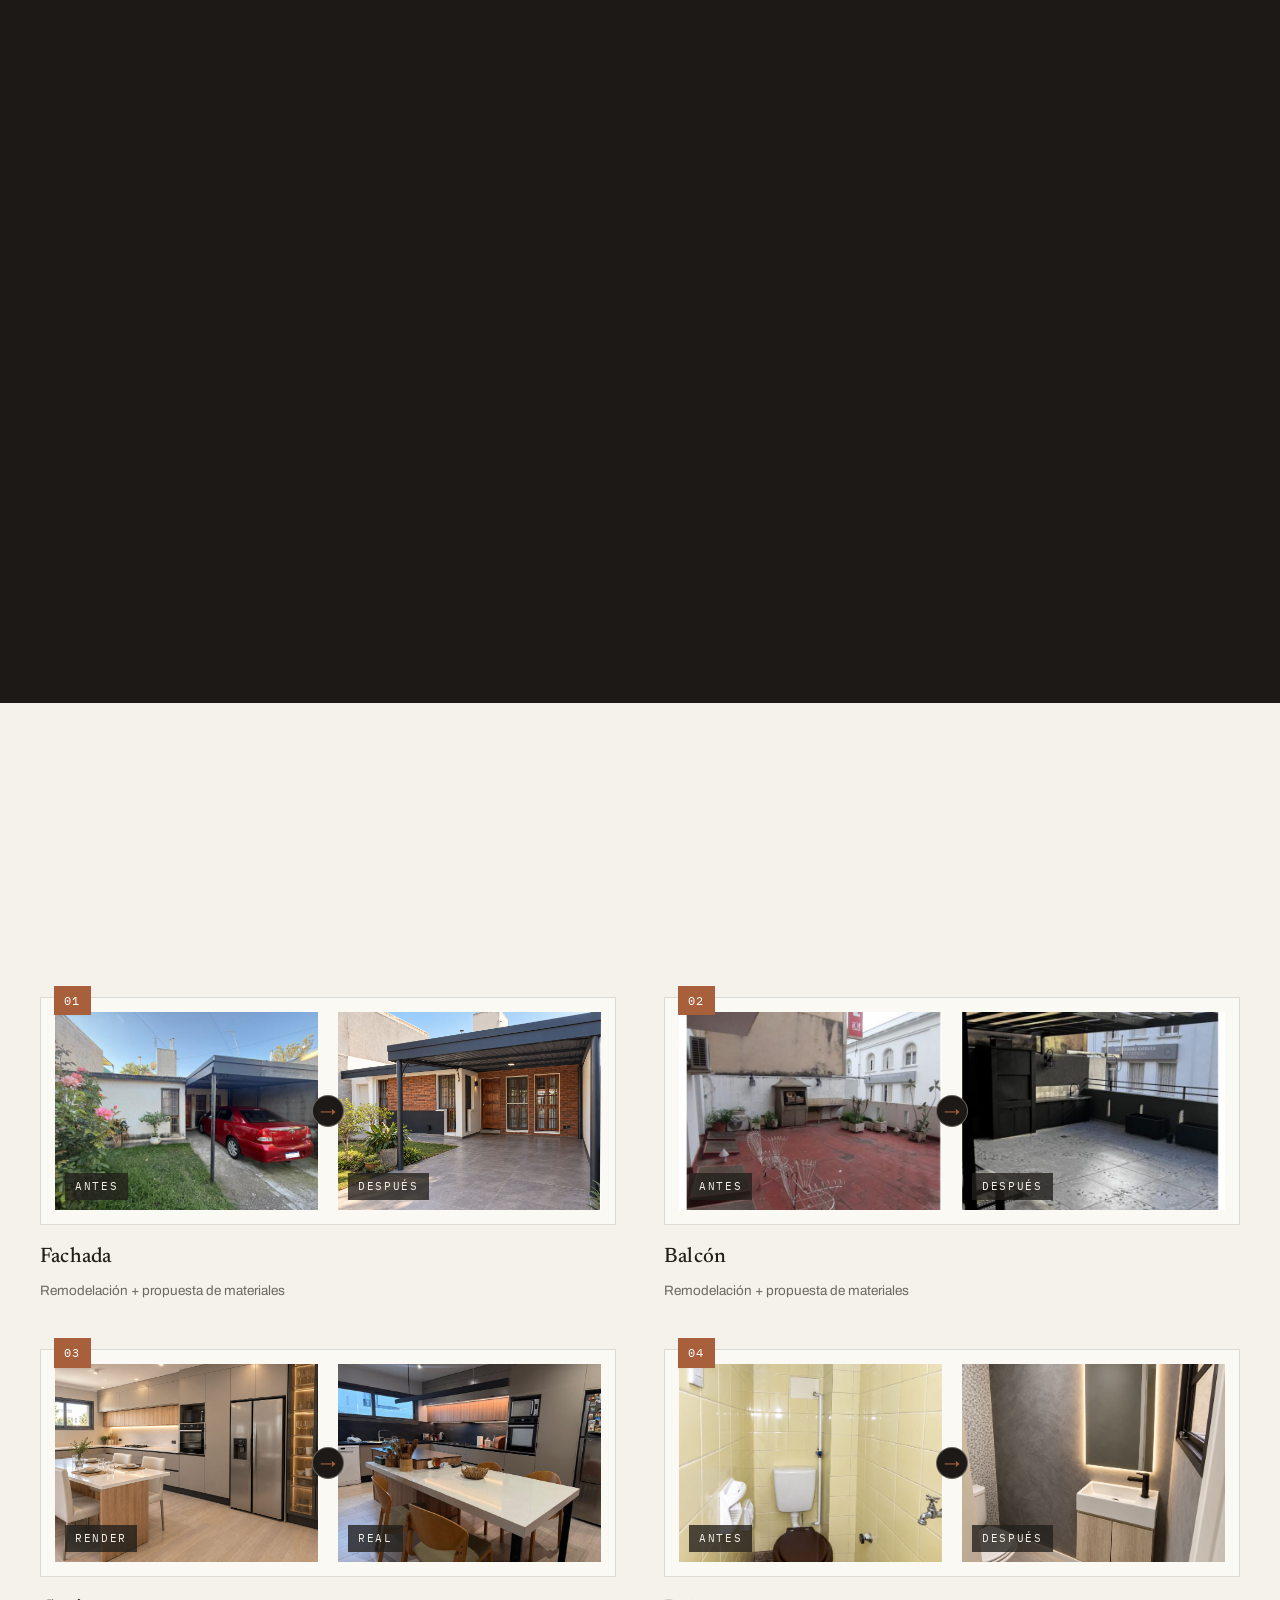
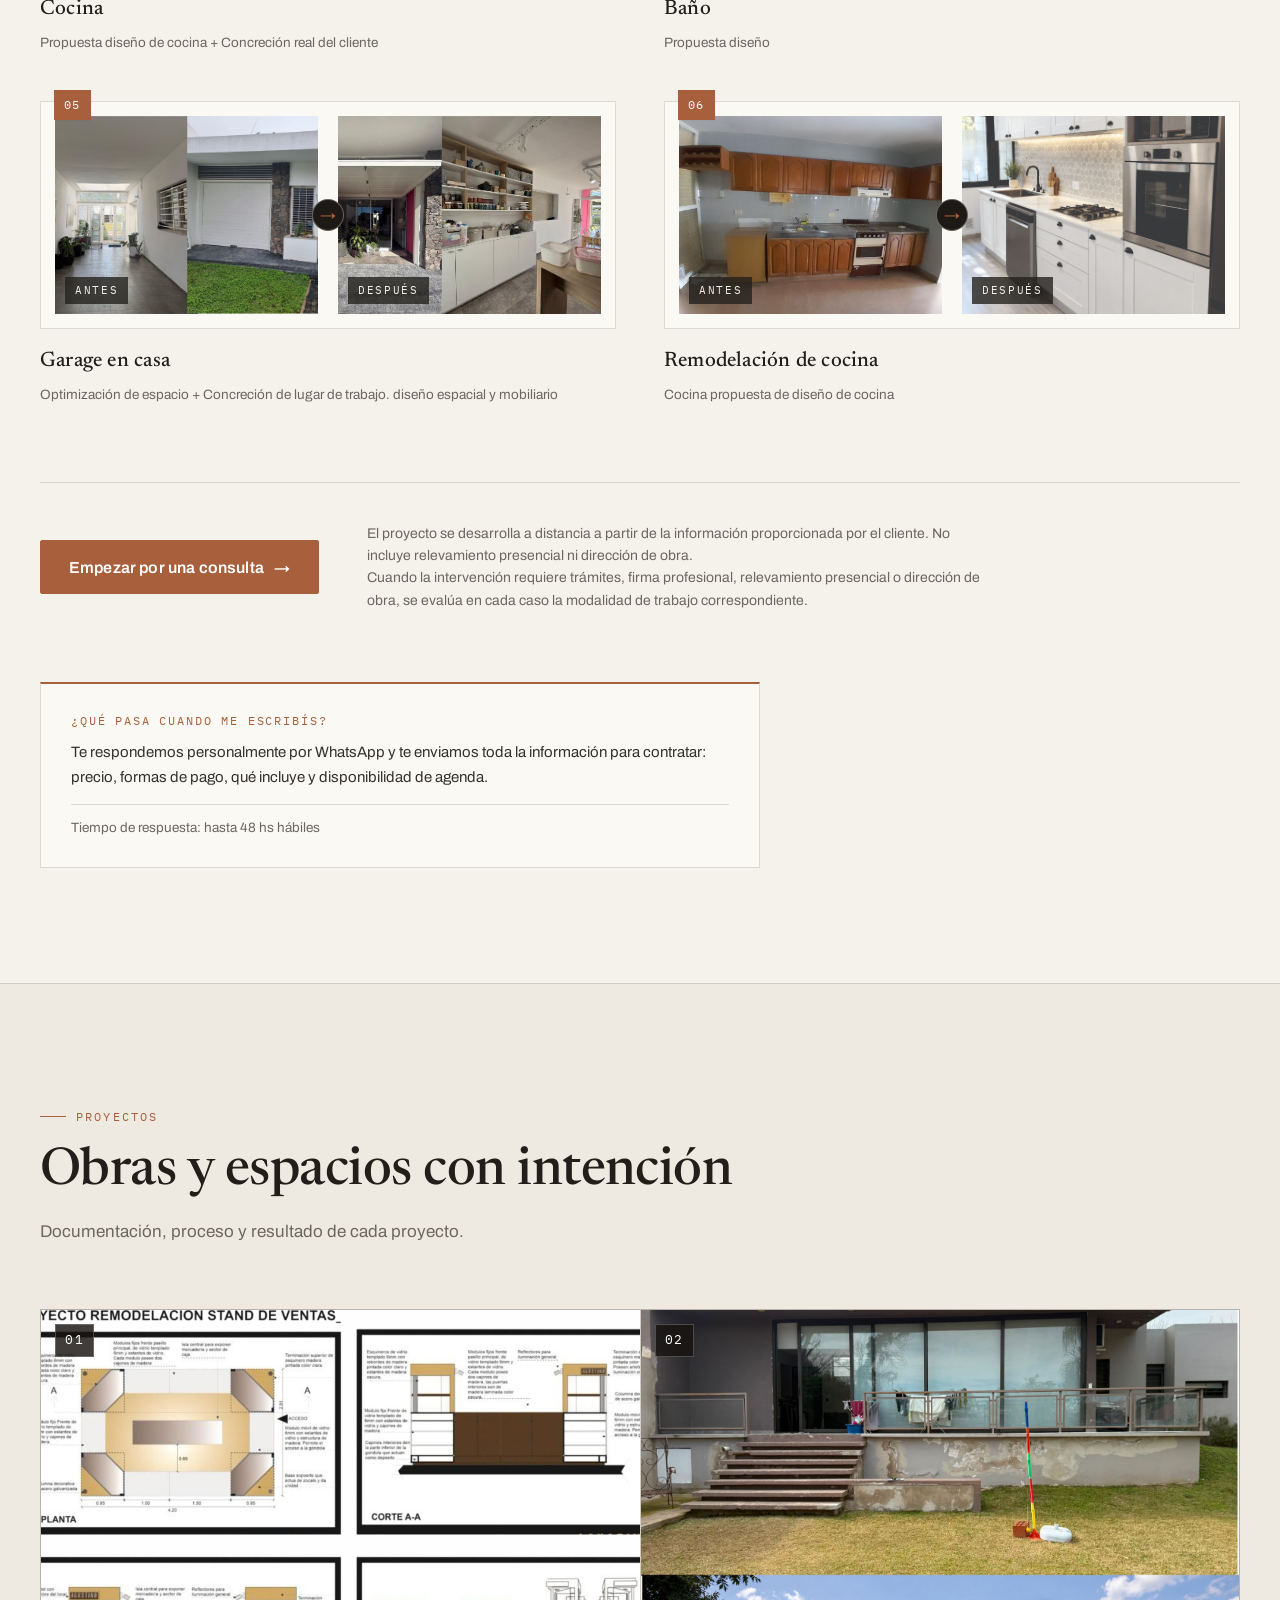
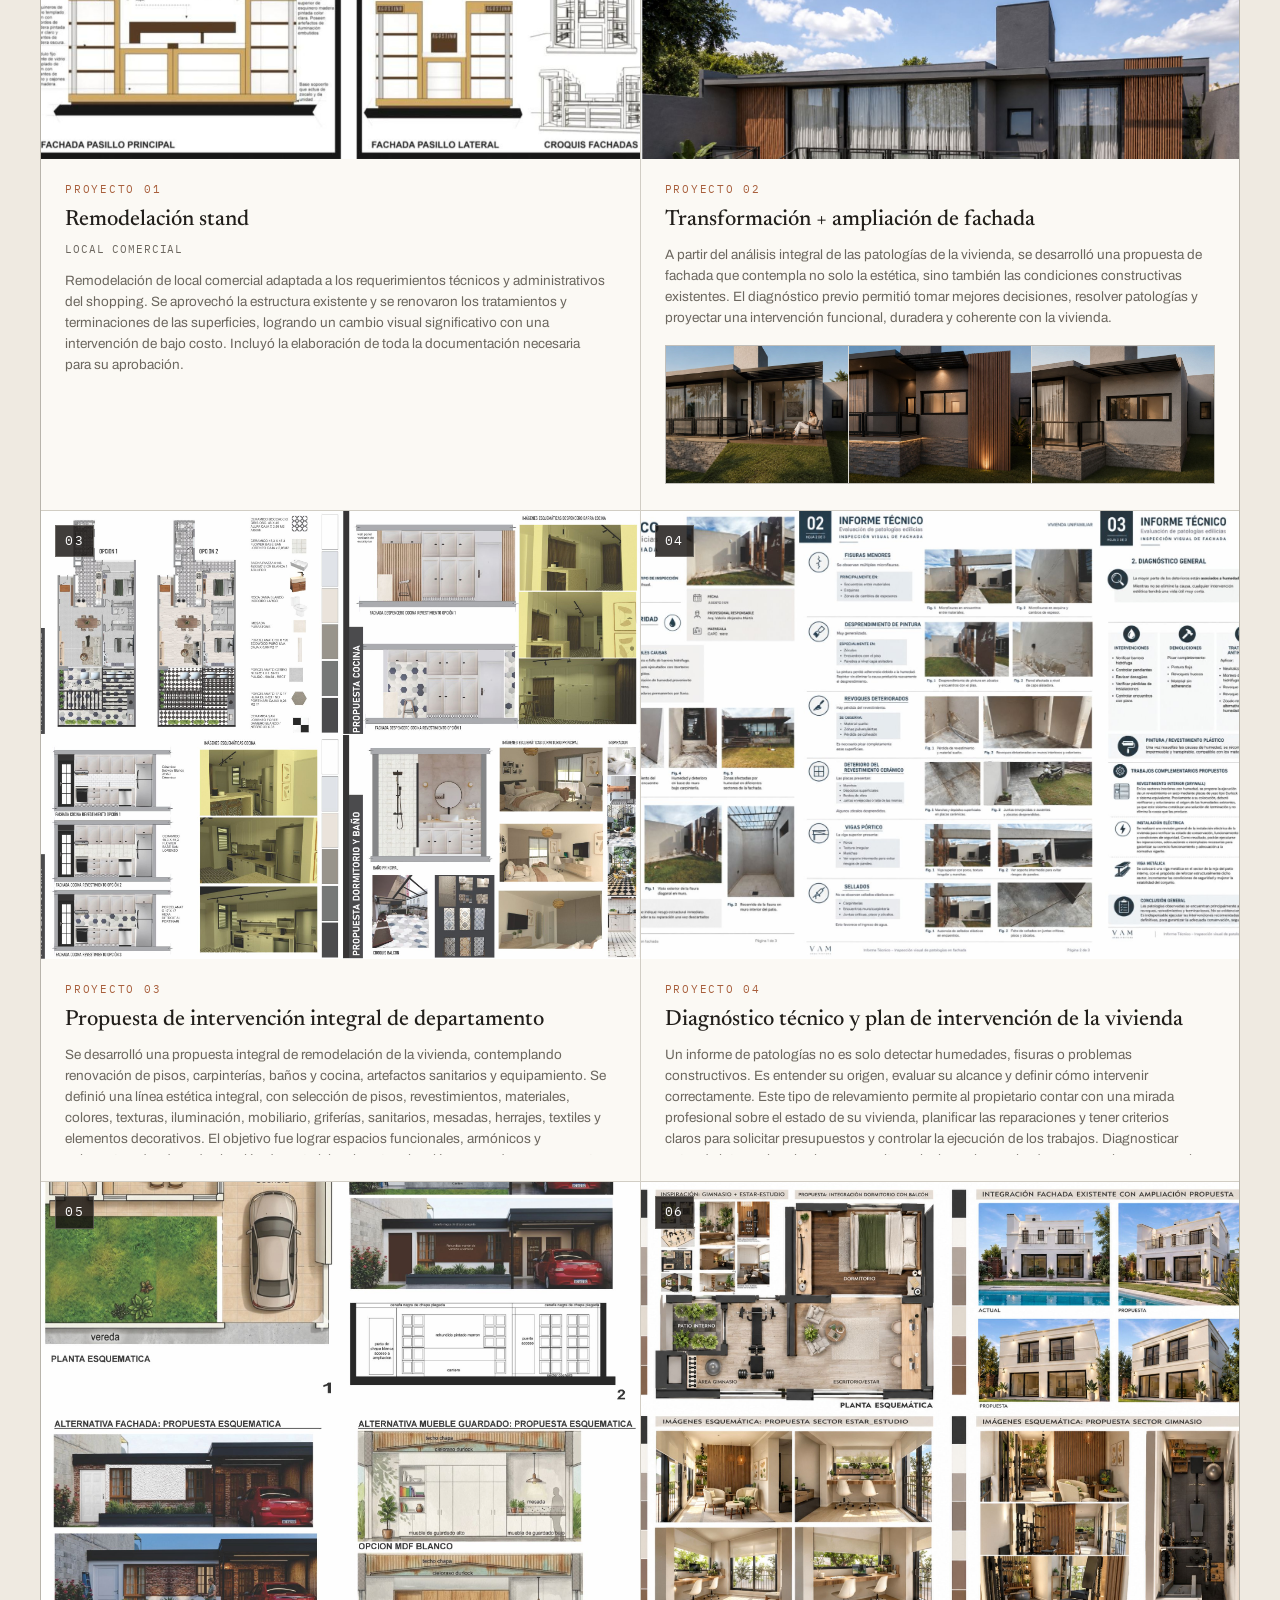
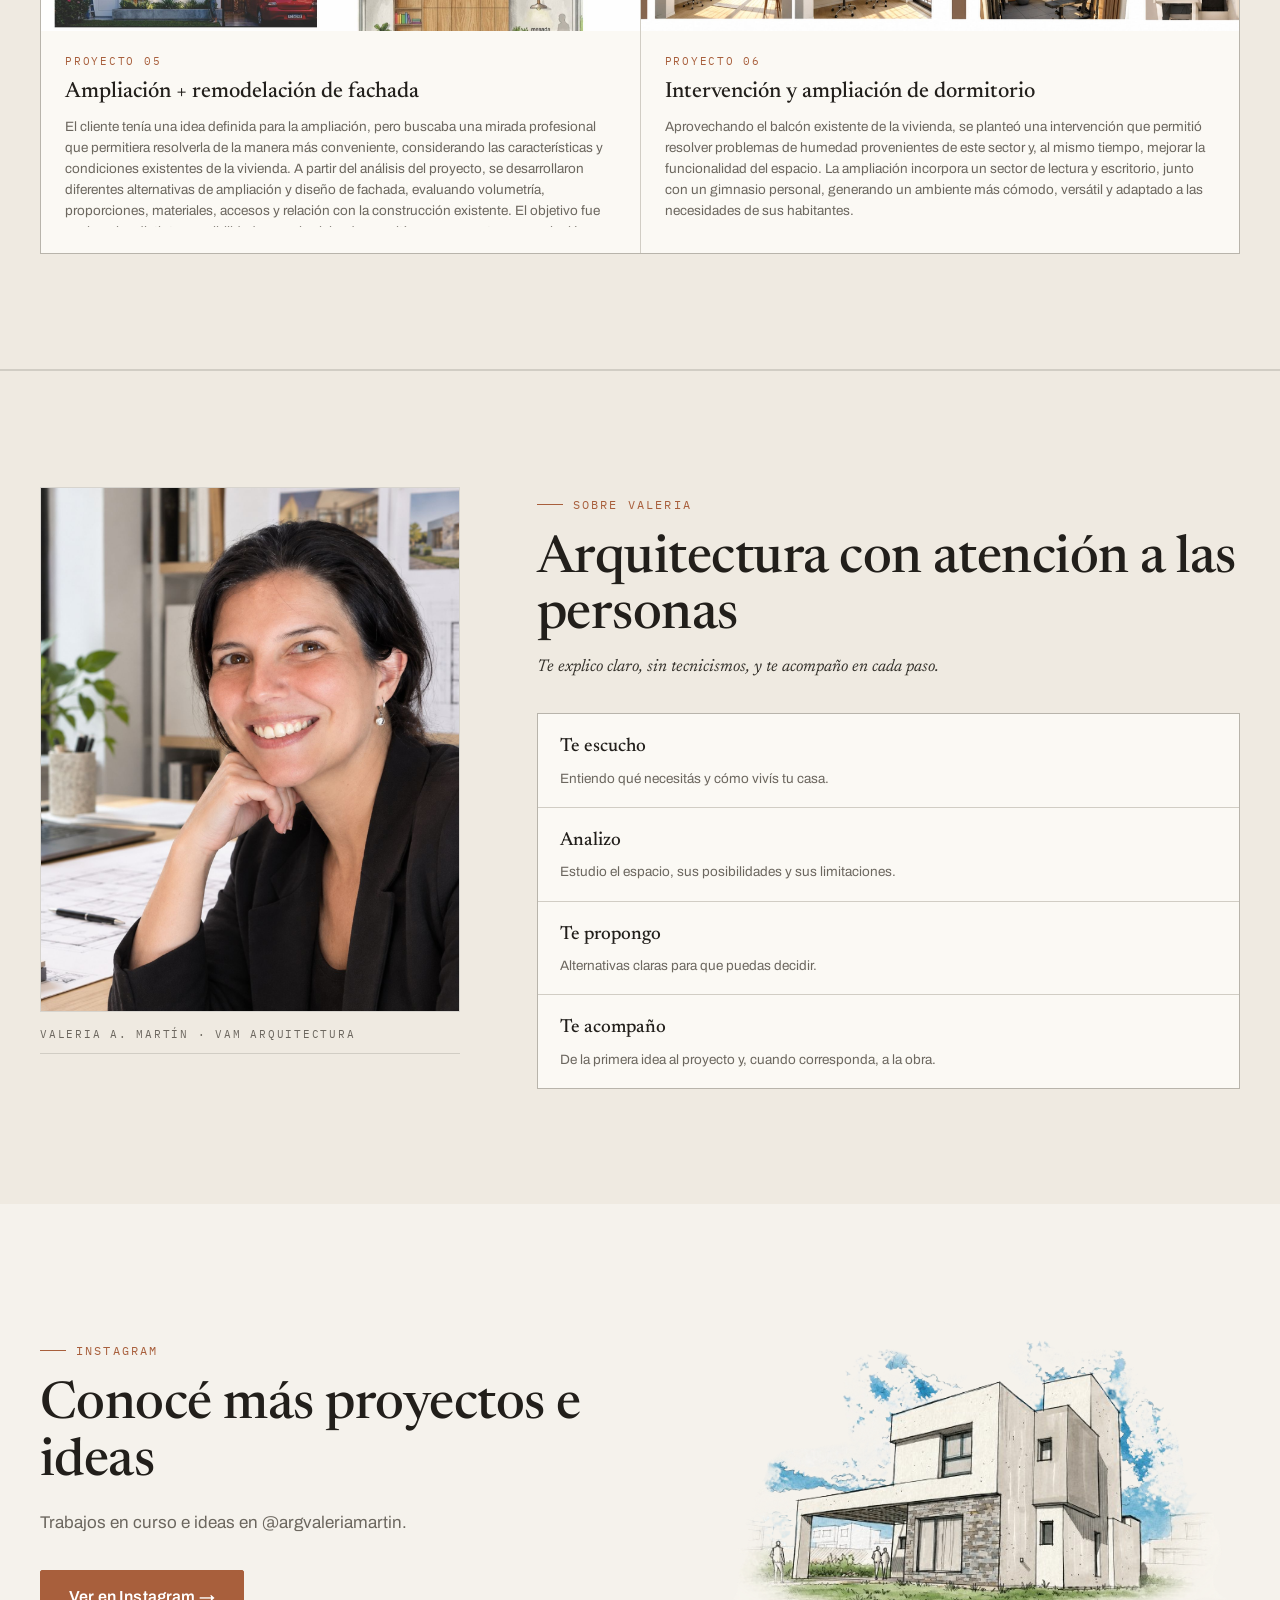
==== commit 4e462a0b: "cambie unos textos" ====
--- a/index.html
+++ b/index.html
@@ -162,7 +162,7 @@
     <section class="section section--ink" id="diseno-interiores">
       <div class="container">
         <div class="section__head">
-          <span class="section__eyebrow" data-text="disenoInteriores.eyebrow">Diseño de interiores</span>
+          <span class="section__eyebrow" data-text="disenoInteriores.eyebrow">Quiero mejorar un ambiente</span>
           <h2 class="section__title" data-text="disenoInteriores.title">Tu casa, rediseñada con mirada arquitectónica</h2>
           <p class="section__lead" data-text="disenoInteriores.lead">Reformar con un diseño que responda a cómo vivís.</p>
         </div>
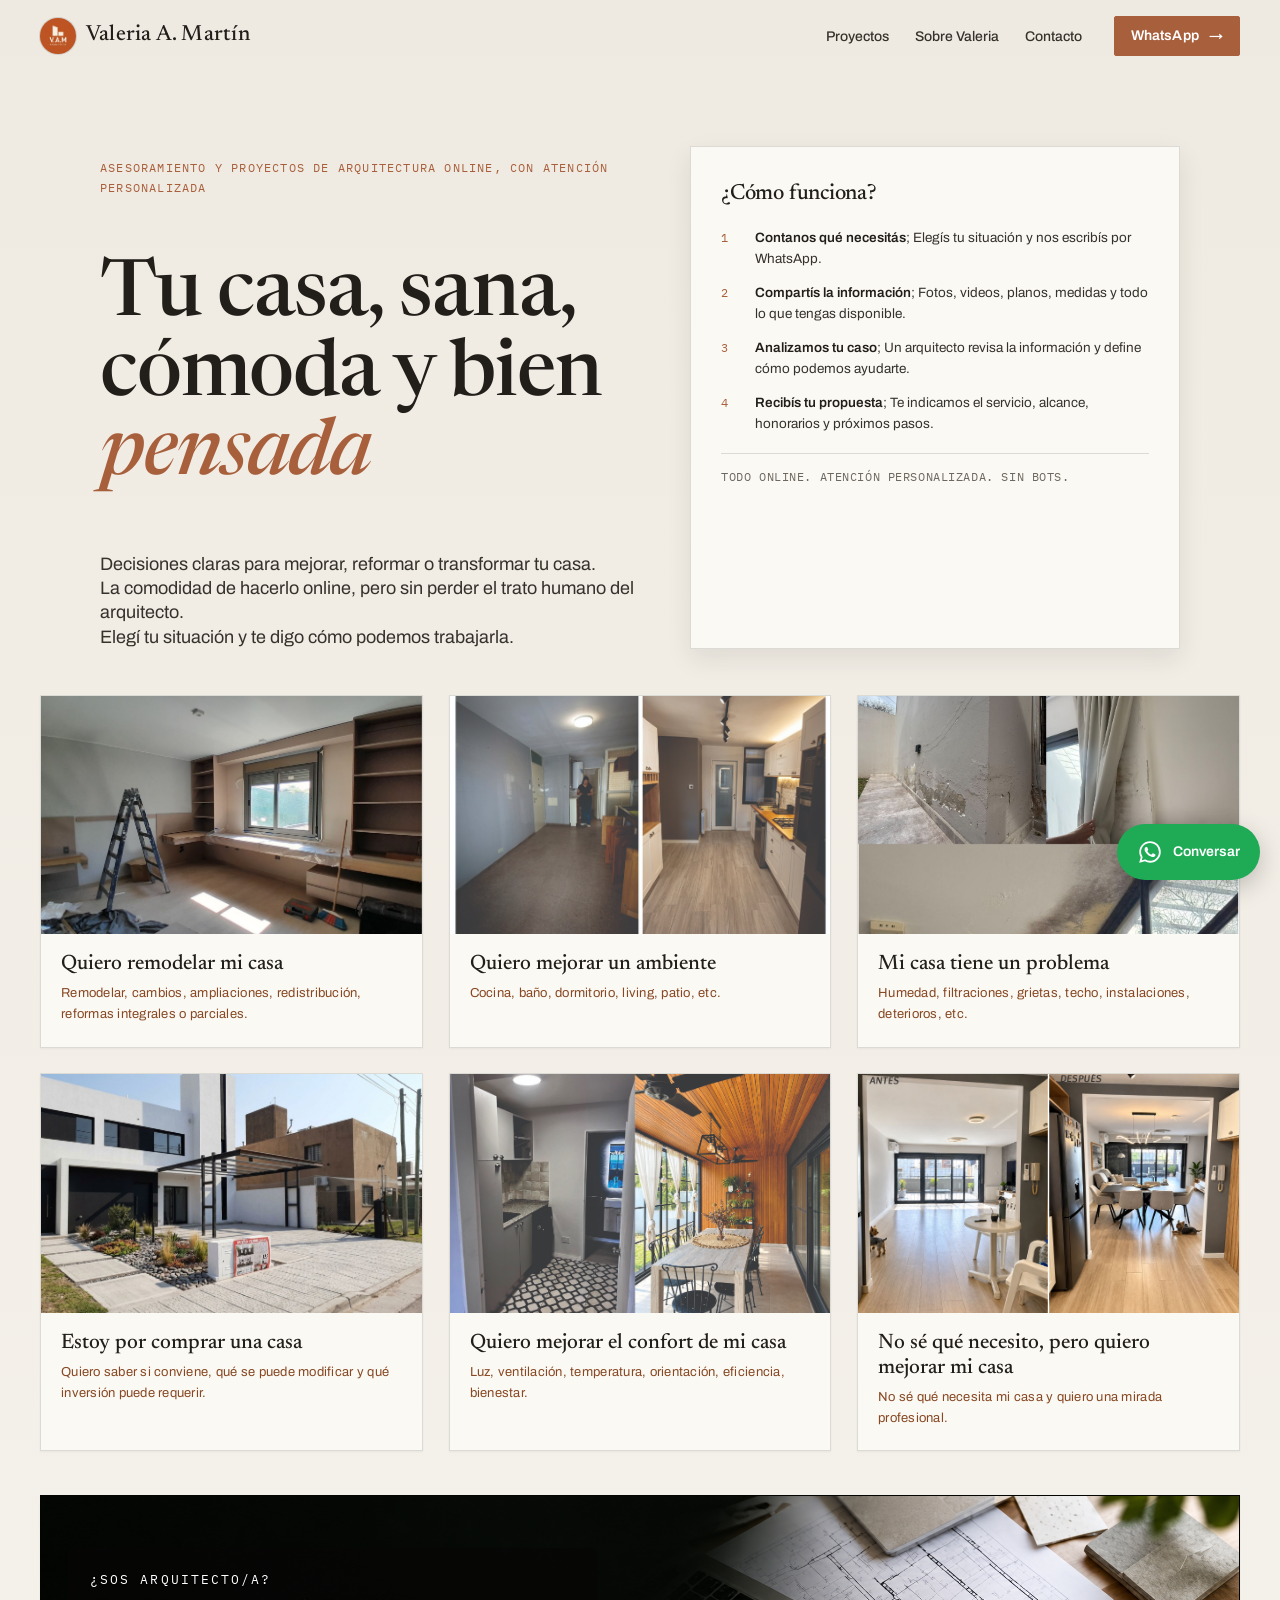
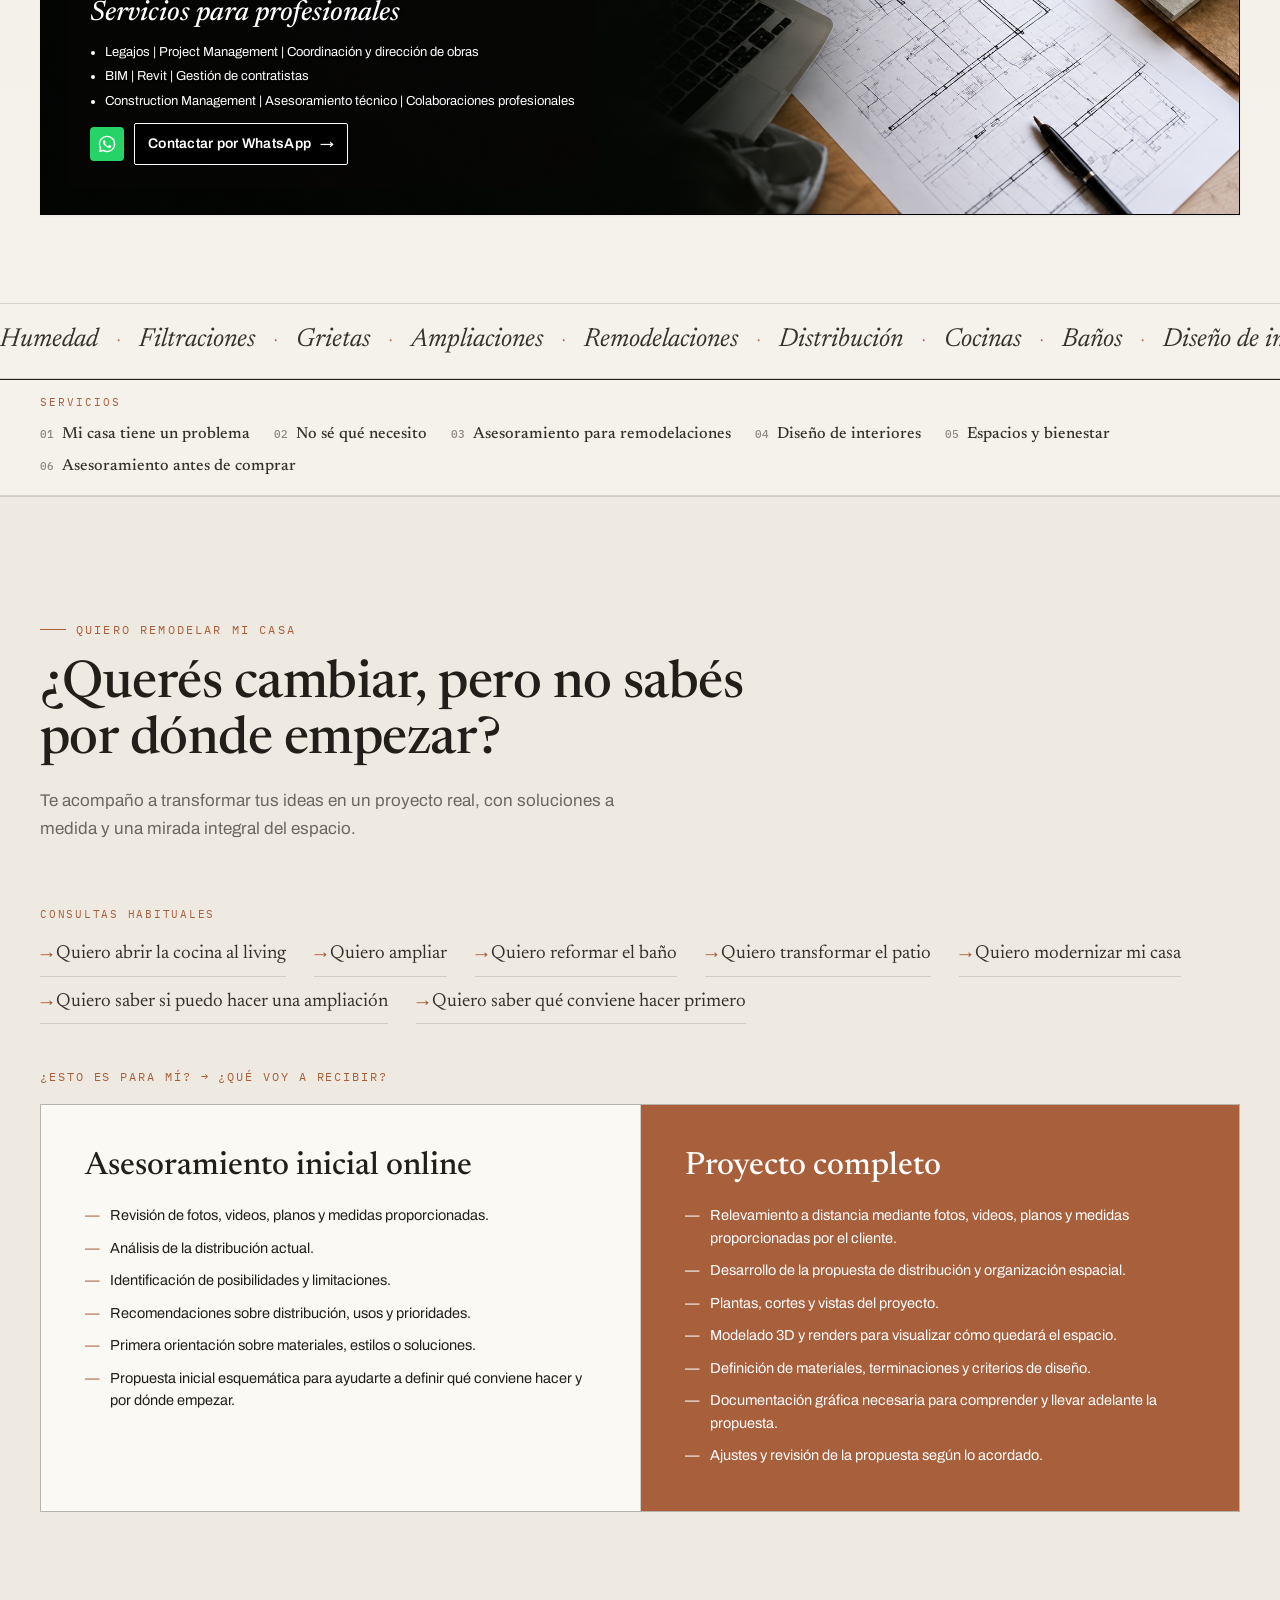
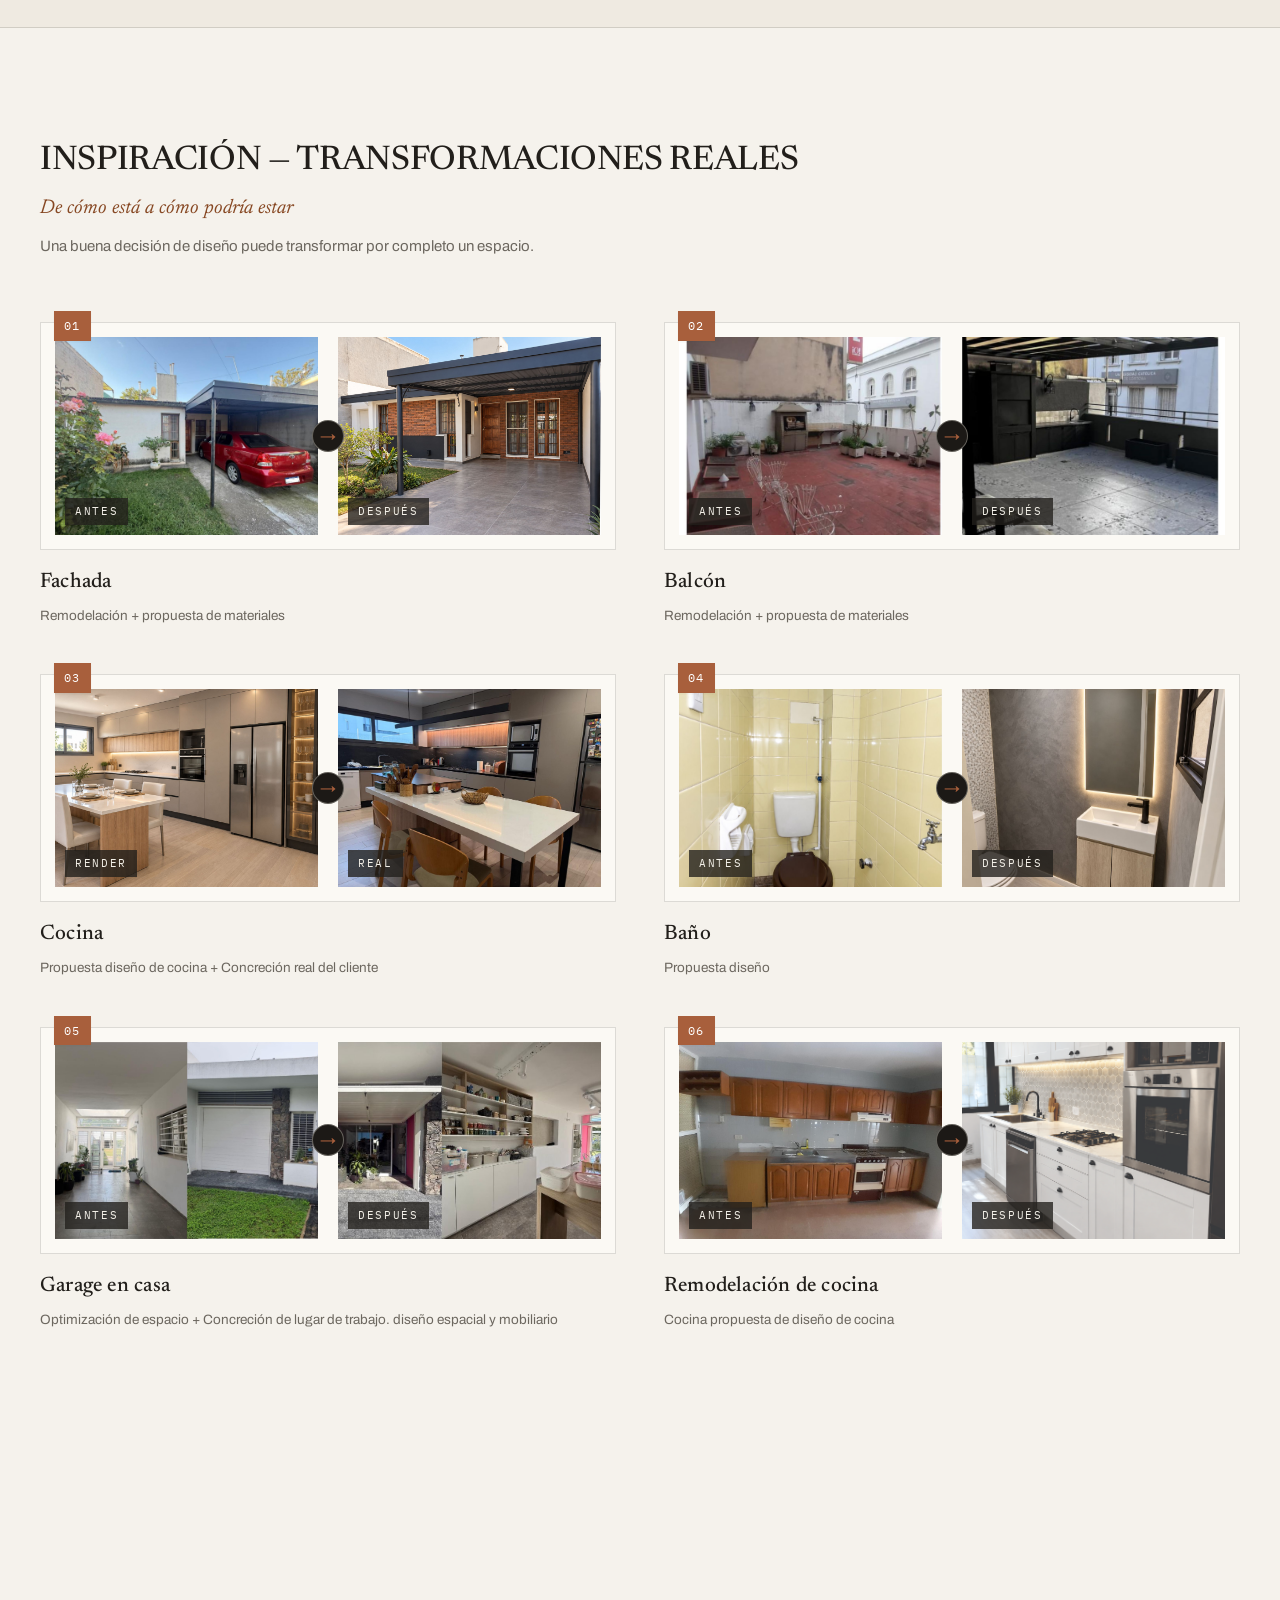
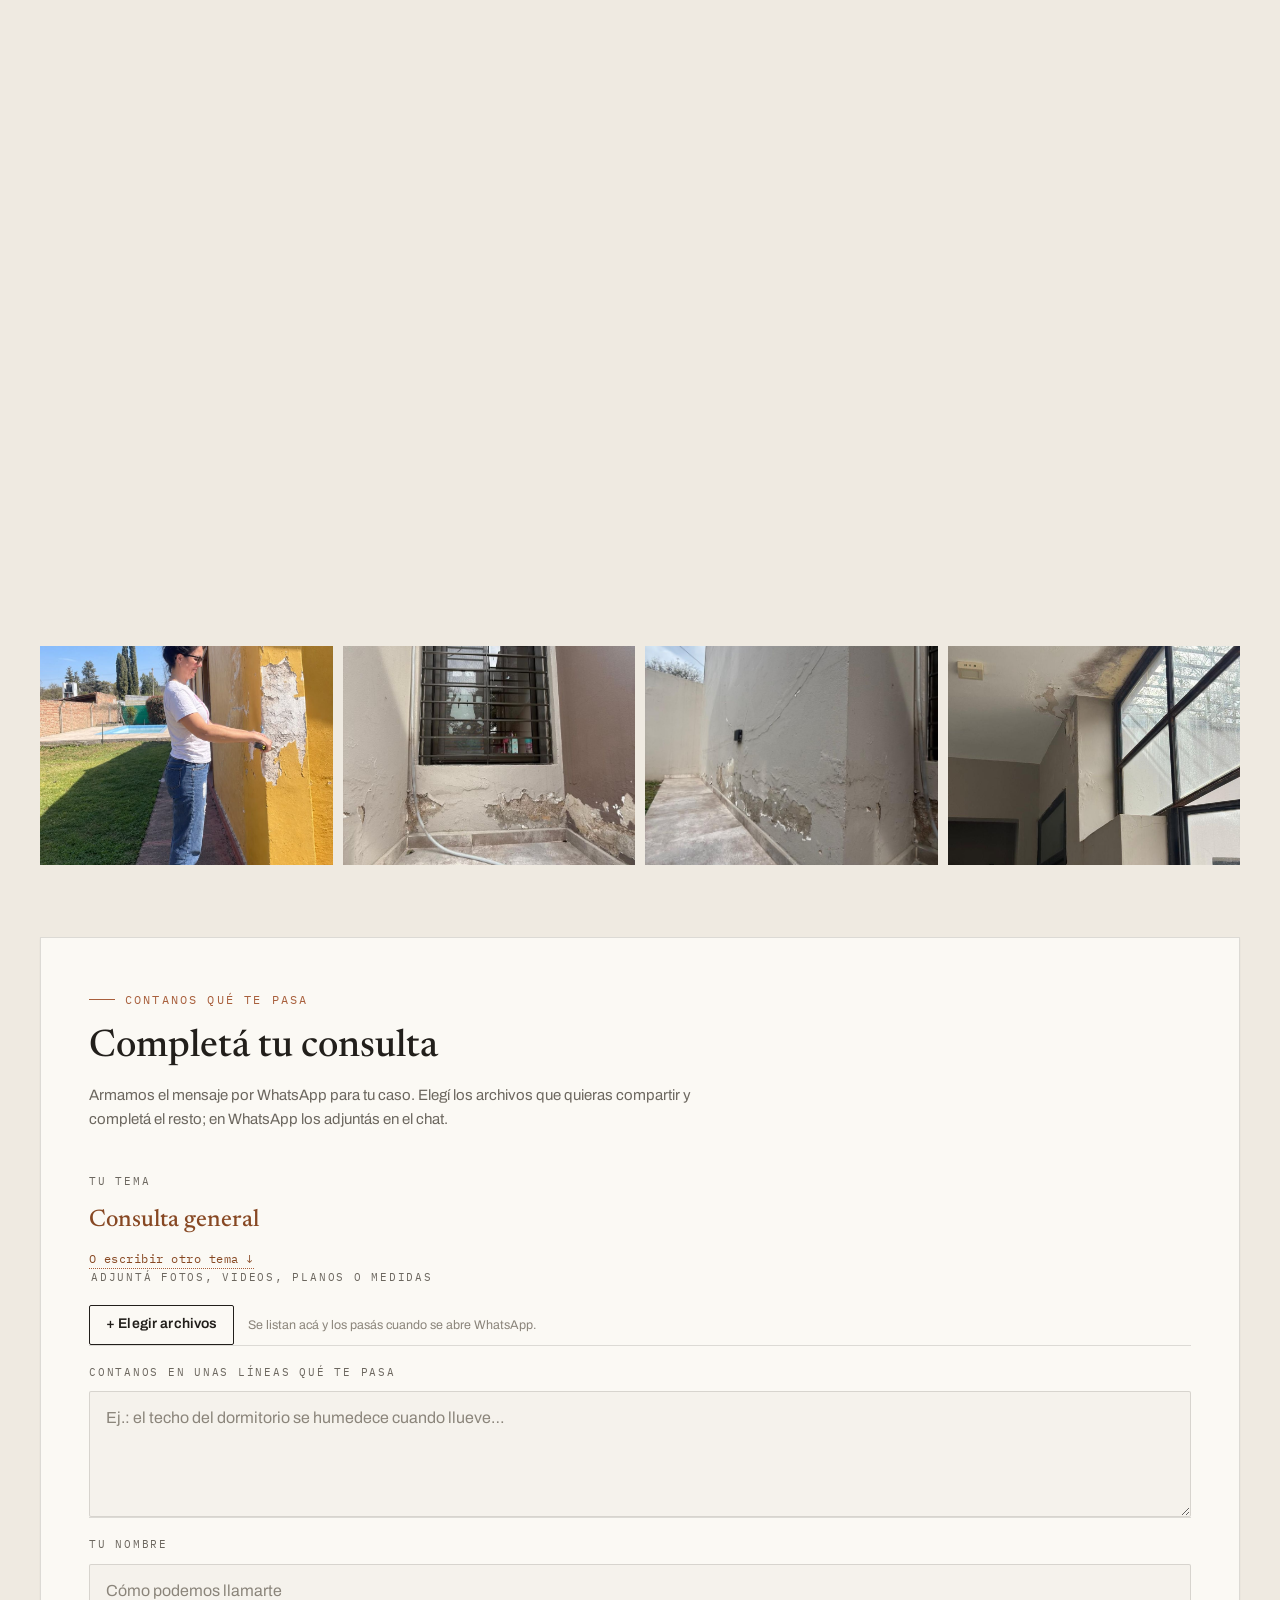
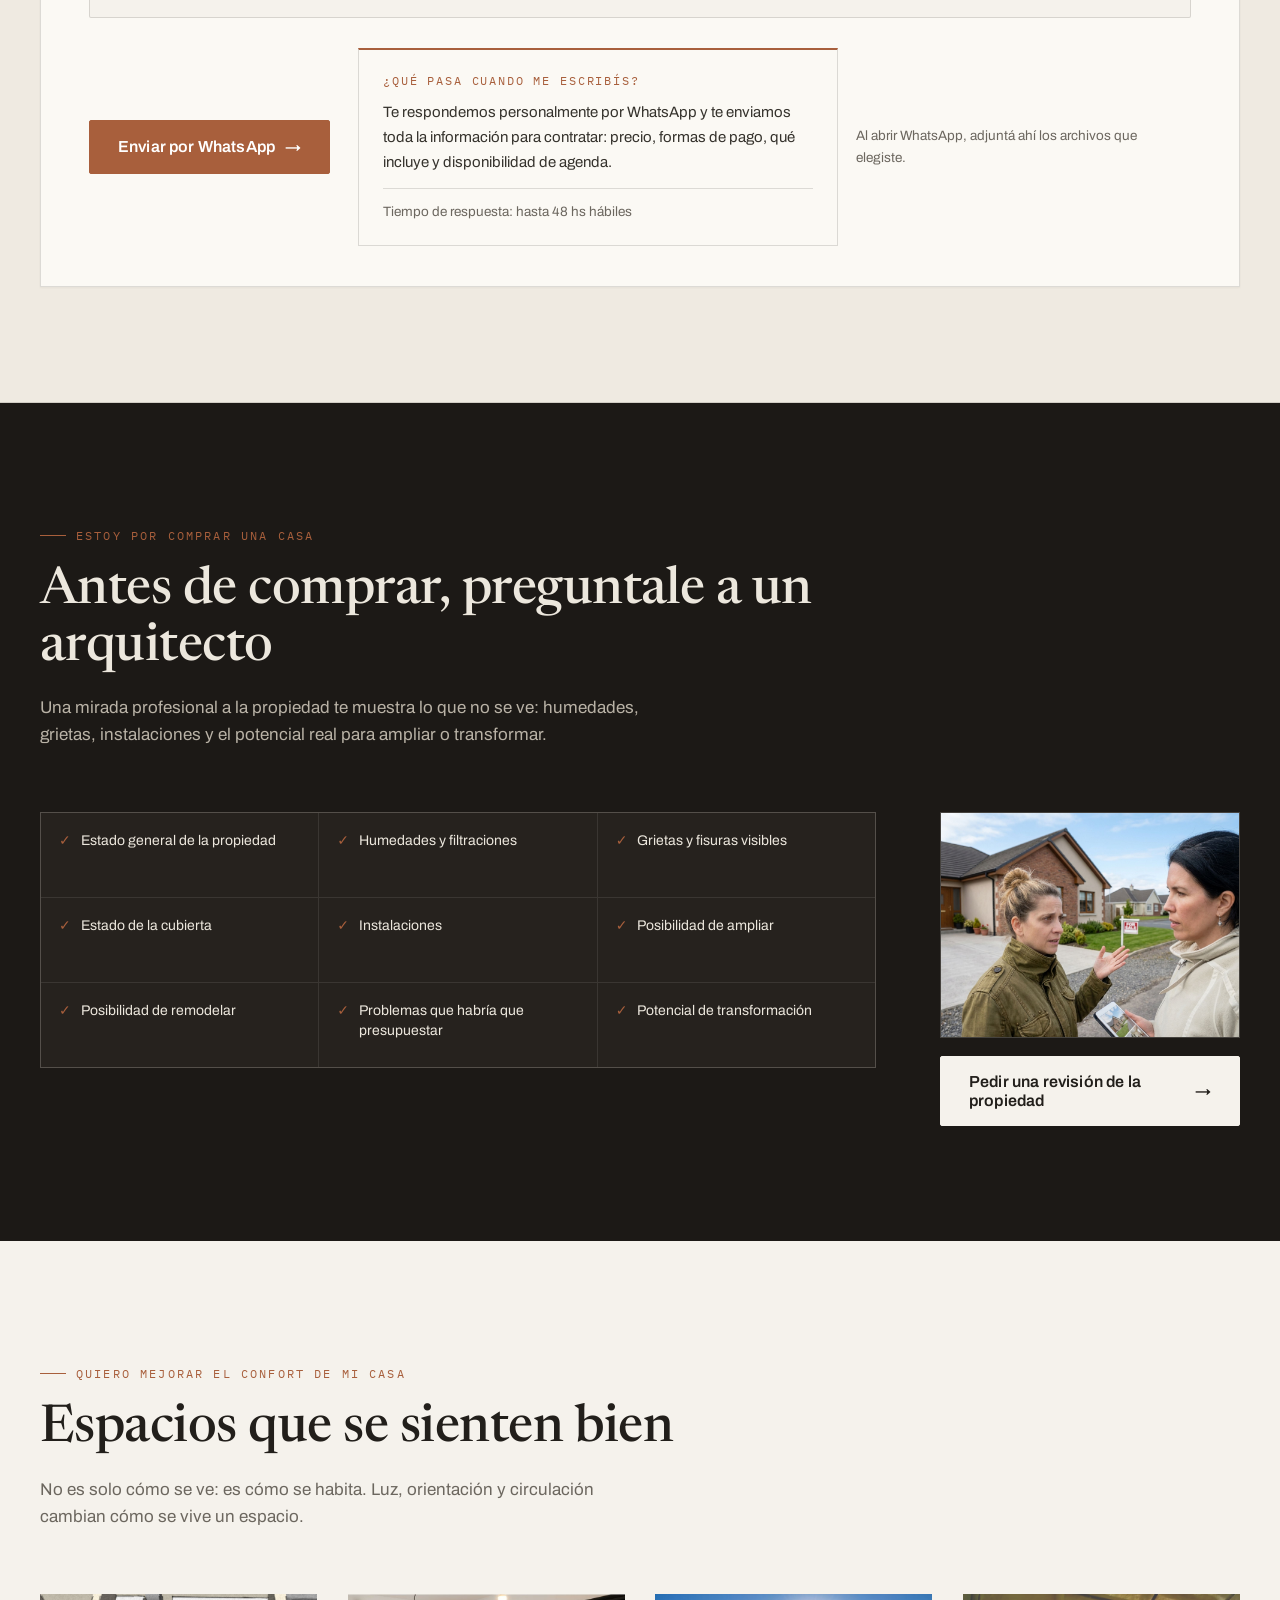
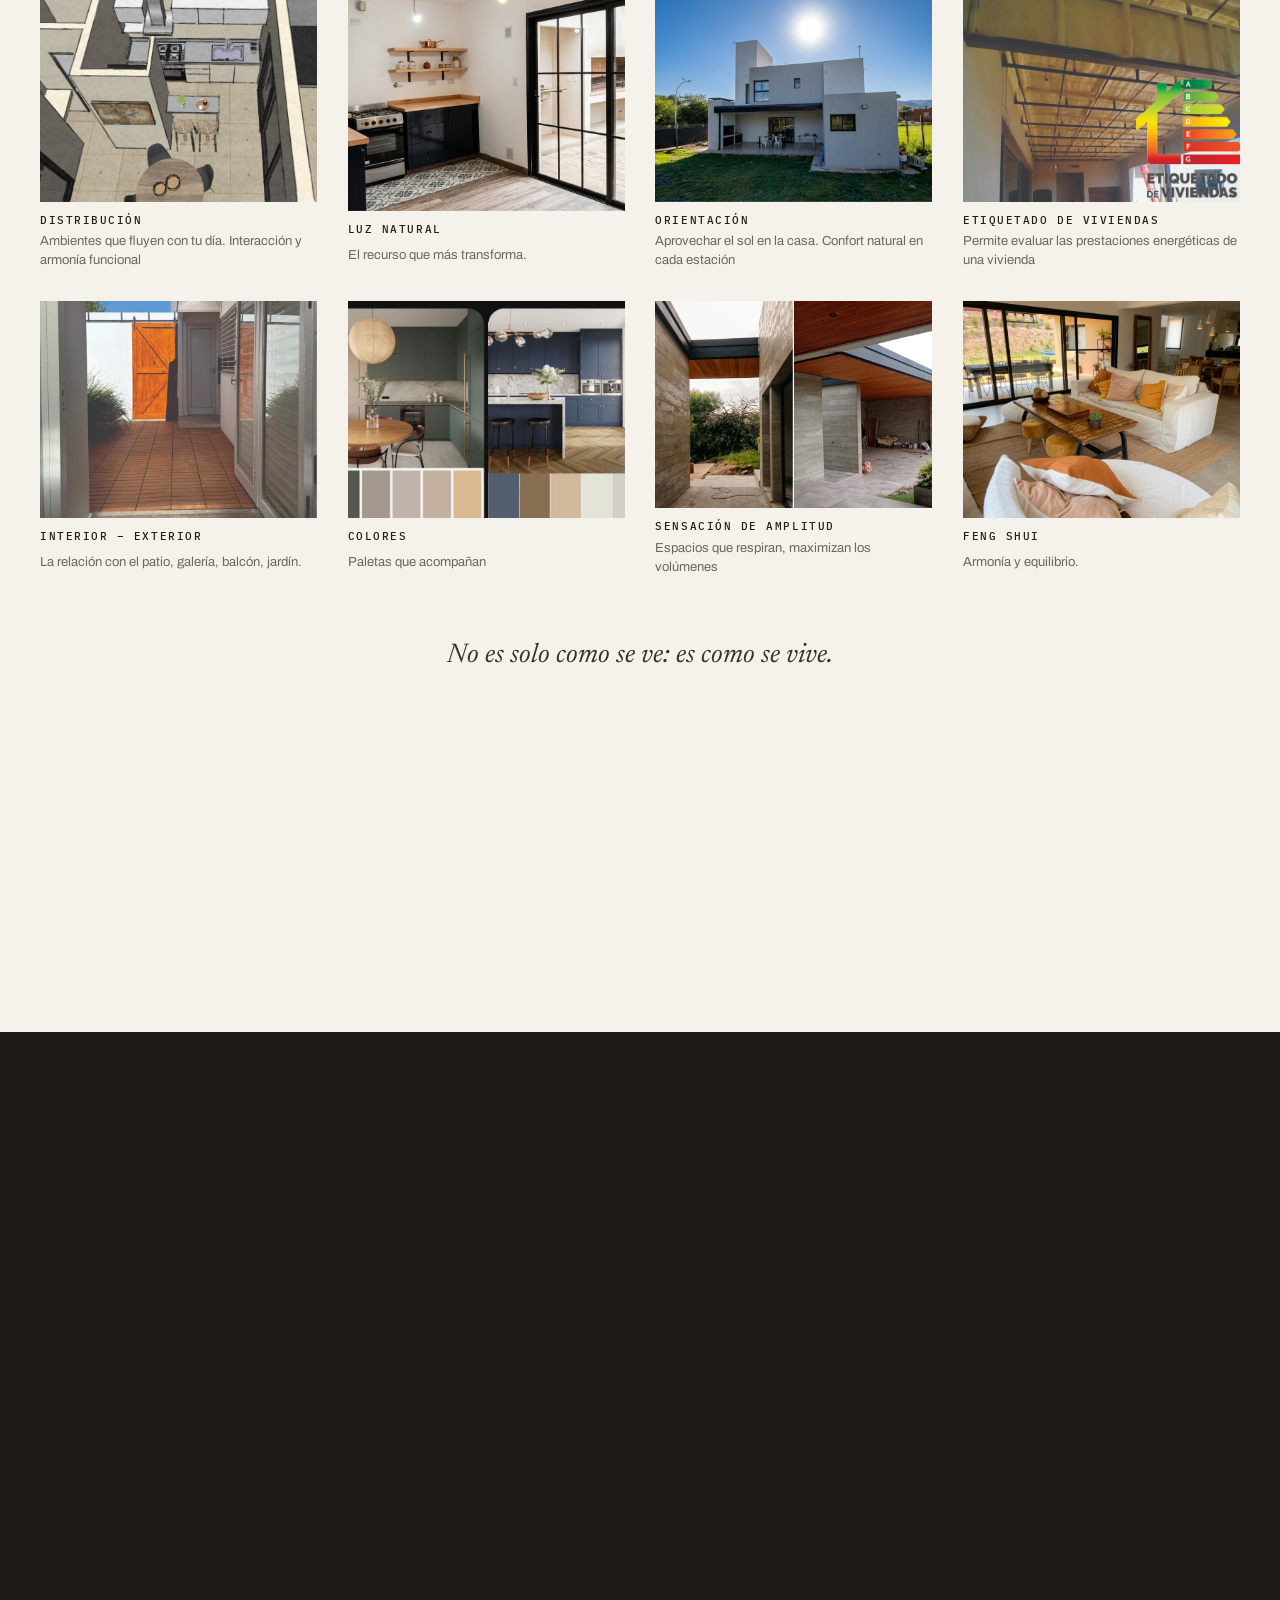
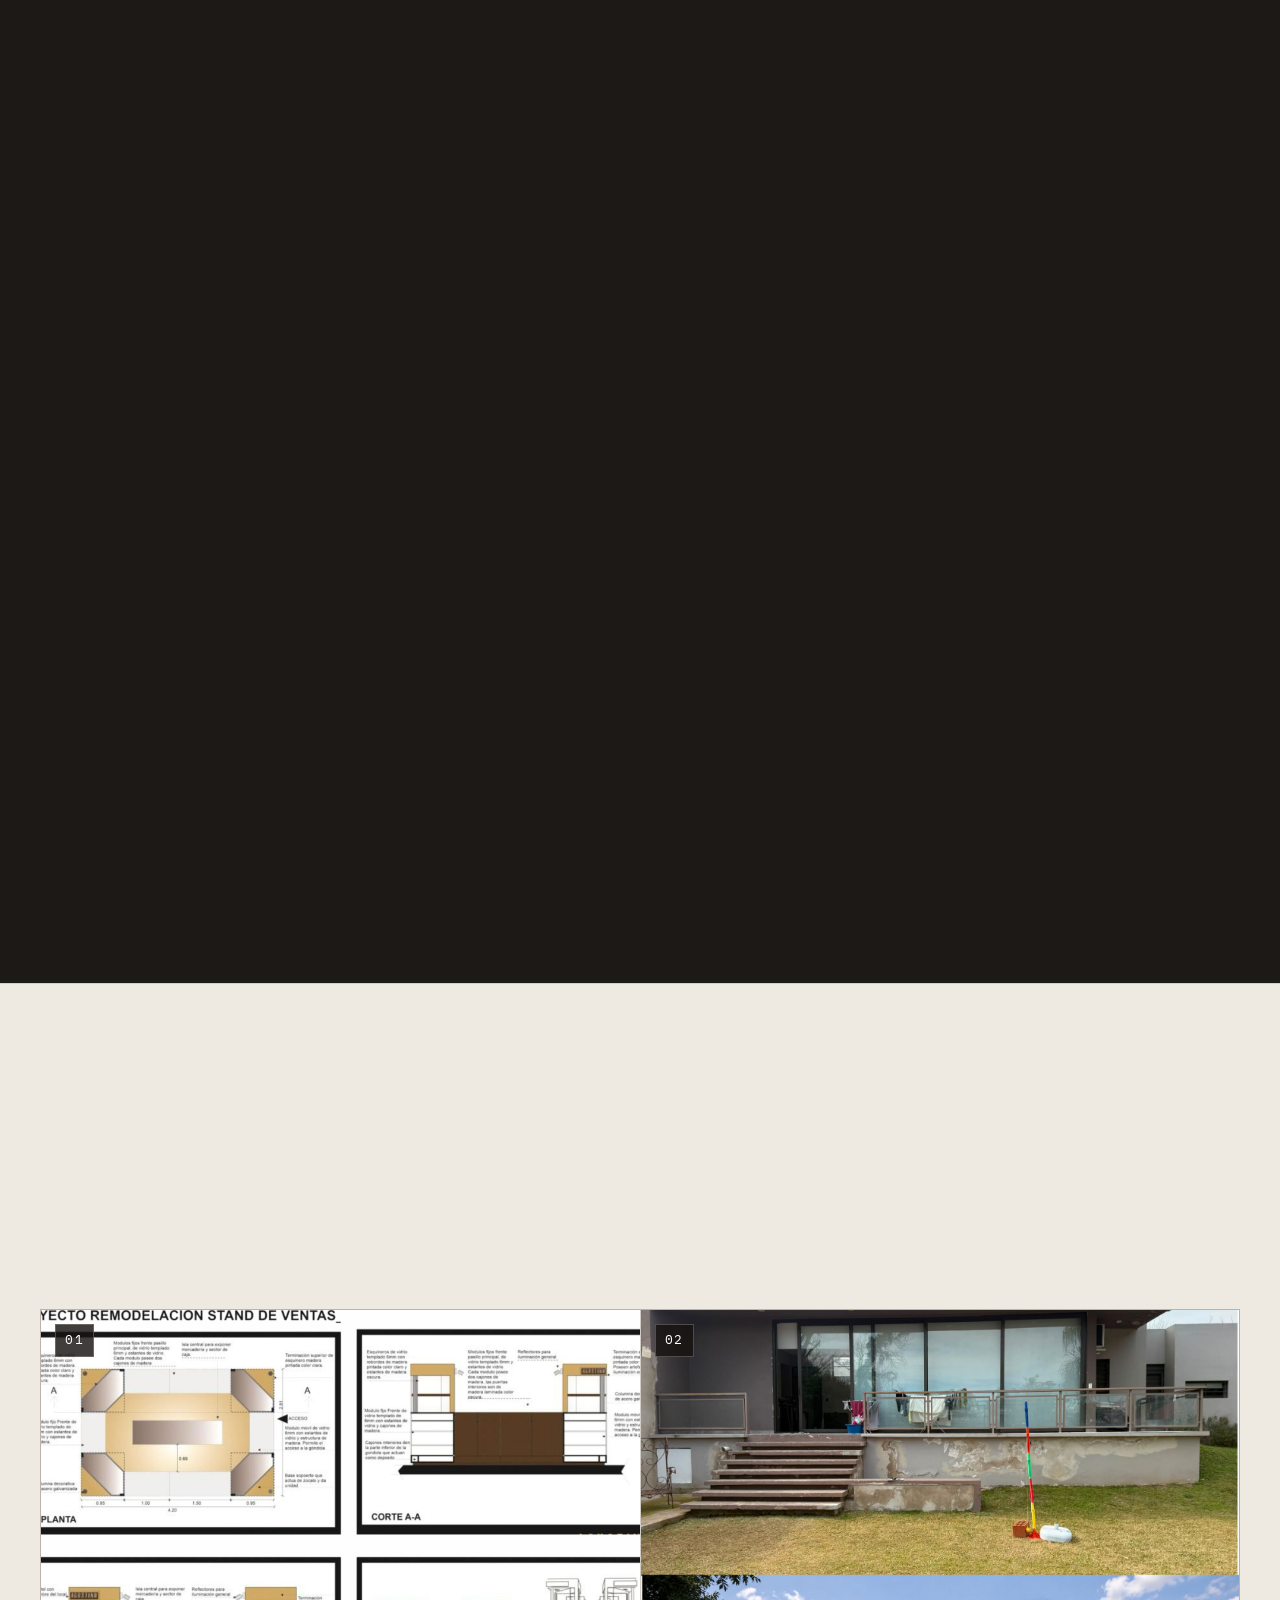
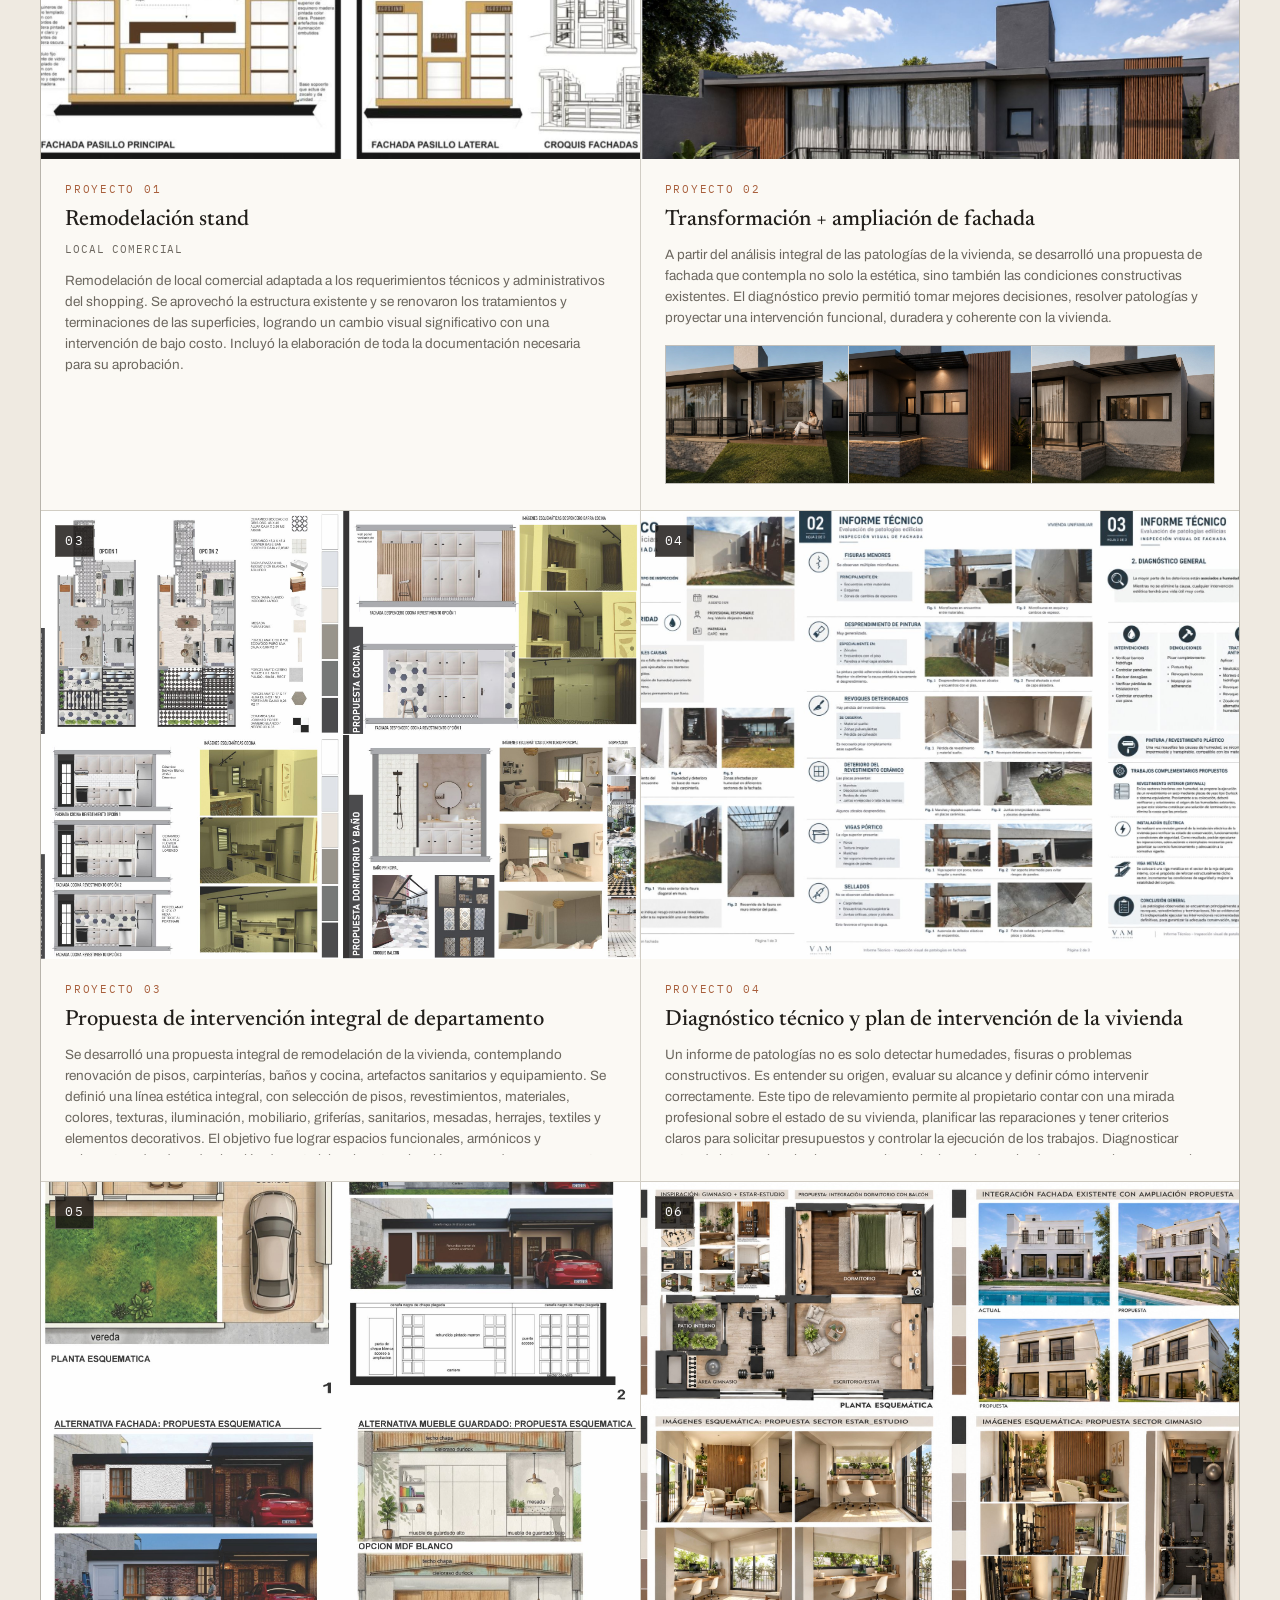
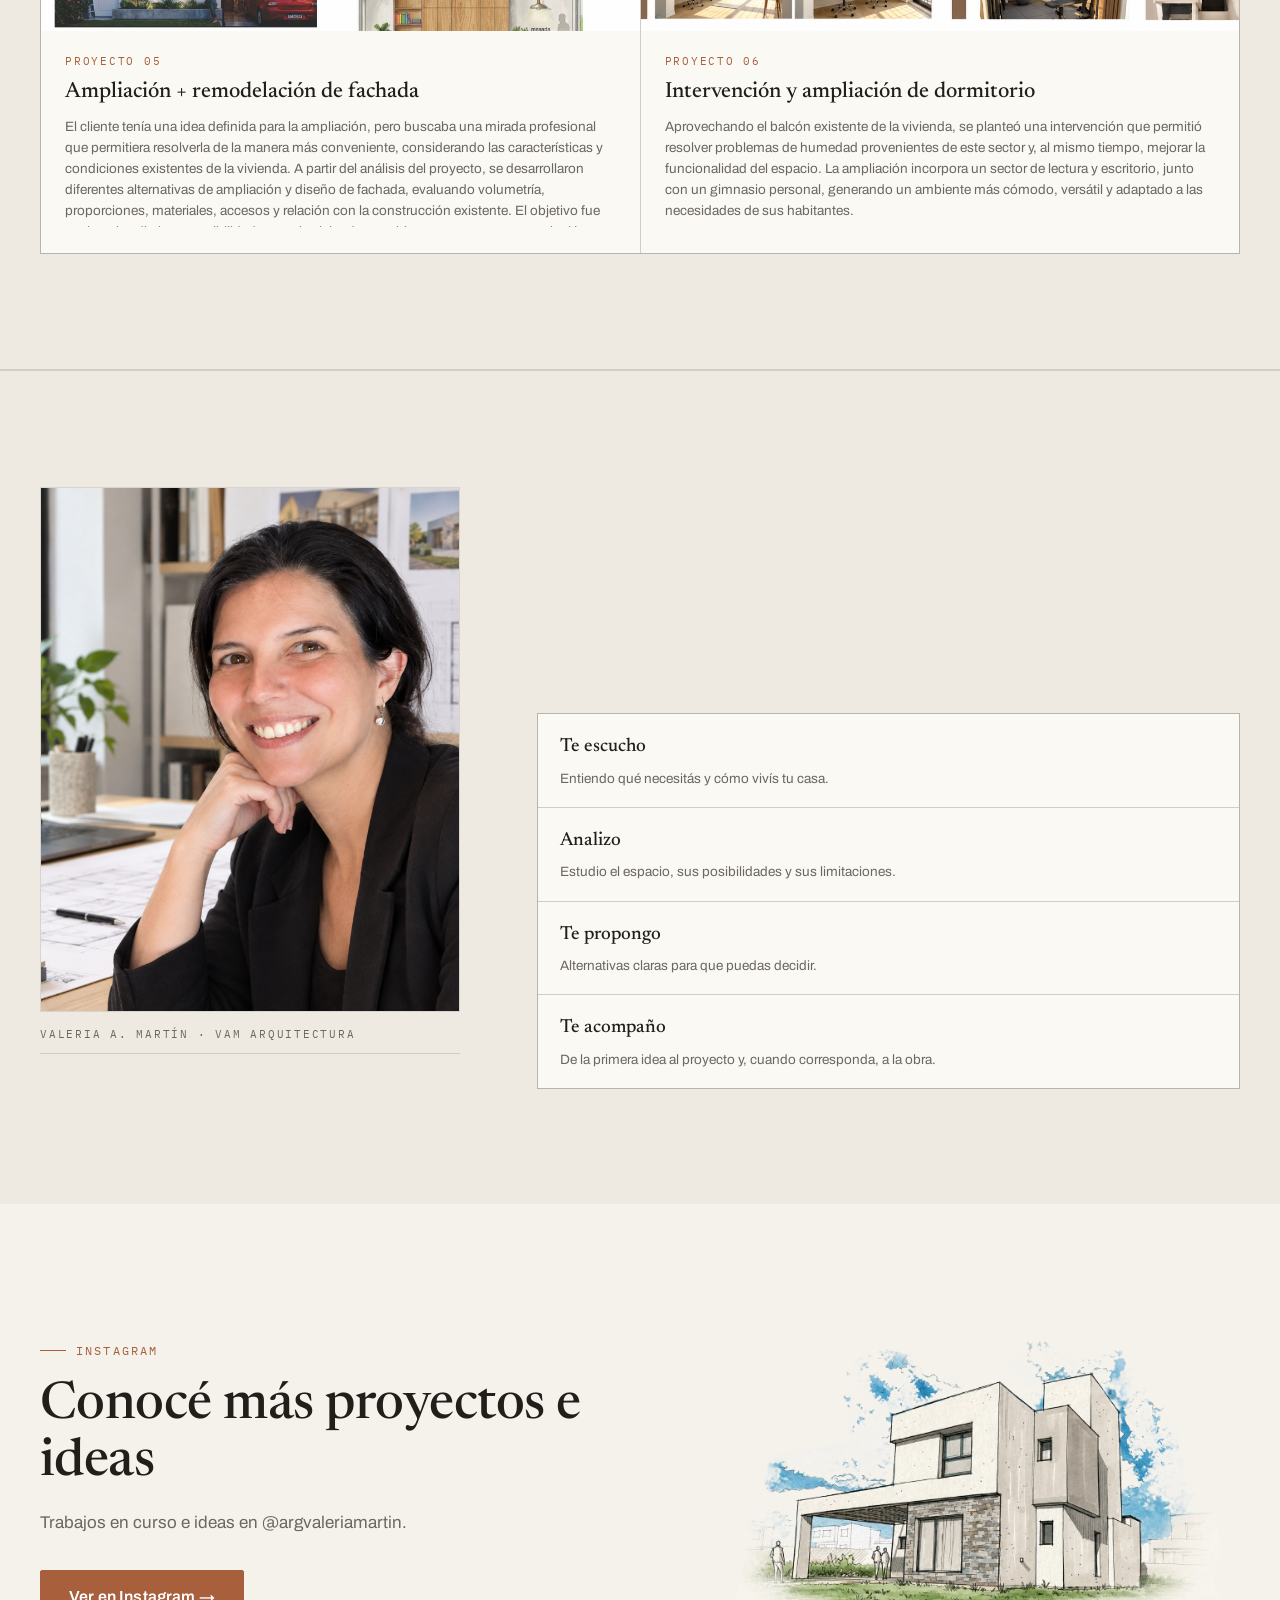
==== commit 250834fd: "cambie de lugar seccion inspiracion" ====
--- a/index.html
+++ b/index.html
@@ -158,6 +158,29 @@
 
       </div>
     </section>
+    <!-- ============ 10. INSPIRACIÓN — TRANSFORMACIONES REALES ============ -->
+    <section class="section" id="inspiracion">
+      <div class="container">
+        <div class="section__head">
+          <h2 class="inspi__title" data-text="inspiracion.title">INSPIRACIÓN — TRANSFORMACIONES REALES</h2>
+          <p class="inspi__sub" data-text="inspiracion.sub">De cómo está a cómo podría estar</p>
+          <p class="inspi__text" data-text="inspiracion.text">Una buena decisión de diseño puede transformar por completo un espacio.</p>
+        </div>
+        <div class="inspi-grid" id="rad-inspi"></div>
+
+        <div class="inspi-cta" id="rad-inspi-cta">
+          <div class="inspi-cta__pair">
+            <a class="btn btn--accent btn--lg" data-wa="remodelaciones">
+              Empezar por una consulta <span class="btn__arr" aria-hidden="true">→</span>
+            </a>
+            <div class="inspi-cta__notes">
+              <p class="inspi-cta__note">El proyecto se desarrolla a distancia a partir de la información proporcionada por el cliente. No incluye relevamiento presencial ni dirección de obra.<br>Cuando la intervención requiere trámites, firma profesional, relevamiento presencial o dirección de obra, se evalúa en cada caso la modalidad de trabajo correspondiente.</p>
+            </div>
+          </div>
+          <div class="response" data-response></div>
+        </div>
+      </div>
+    </section>
     <!-- ============ 11 y 12. DISEÑO DE INTERIORES ============ -->
     <section class="section section--ink" id="diseno-interiores">
       <div class="container">
@@ -281,29 +304,6 @@
 
       </div>
     </section>
-    <!-- ============ 10. INSPIRACIÓN — TRANSFORMACIONES REALES ============ -->
-    <section class="section" id="inspiracion">
-      <div class="container">
-        <div class="section__head">
-          <h2 class="inspi__title" data-text="inspiracion.title">INSPIRACIÓN — TRANSFORMACIONES REALES</h2>
-          <p class="inspi__sub" data-text="inspiracion.sub">De cómo está a cómo podría estar</p>
-          <p class="inspi__text" data-text="inspiracion.text">Una buena decisión de diseño puede transformar por completo un espacio.</p>
-        </div>
-        <div class="inspi-grid" id="rad-inspi"></div>
-
-        <div class="inspi-cta" id="rad-inspi-cta">
-          <div class="inspi-cta__pair">
-            <a class="btn btn--accent btn--lg" data-wa="remodelaciones">
-              Empezar por una consulta <span class="btn__arr" aria-hidden="true">→</span>
-            </a>
-            <div class="inspi-cta__notes">
-              <p class="inspi-cta__note">El proyecto se desarrolla a distancia a partir de la información proporcionada por el cliente. No incluye relevamiento presencial ni dirección de obra.<br>Cuando la intervención requiere trámites, firma profesional, relevamiento presencial o dirección de obra, se evalúa en cada caso la modalidad de trabajo correspondiente.</p>
-            </div>
-          </div>
-          <div class="response" data-response></div>
-        </div>
-      </div>
-    </section>
     <!-- ============ 15. PROYECTOS ============ -->
     <section class="section section--projects" id="proyectos">
       <div class="container">
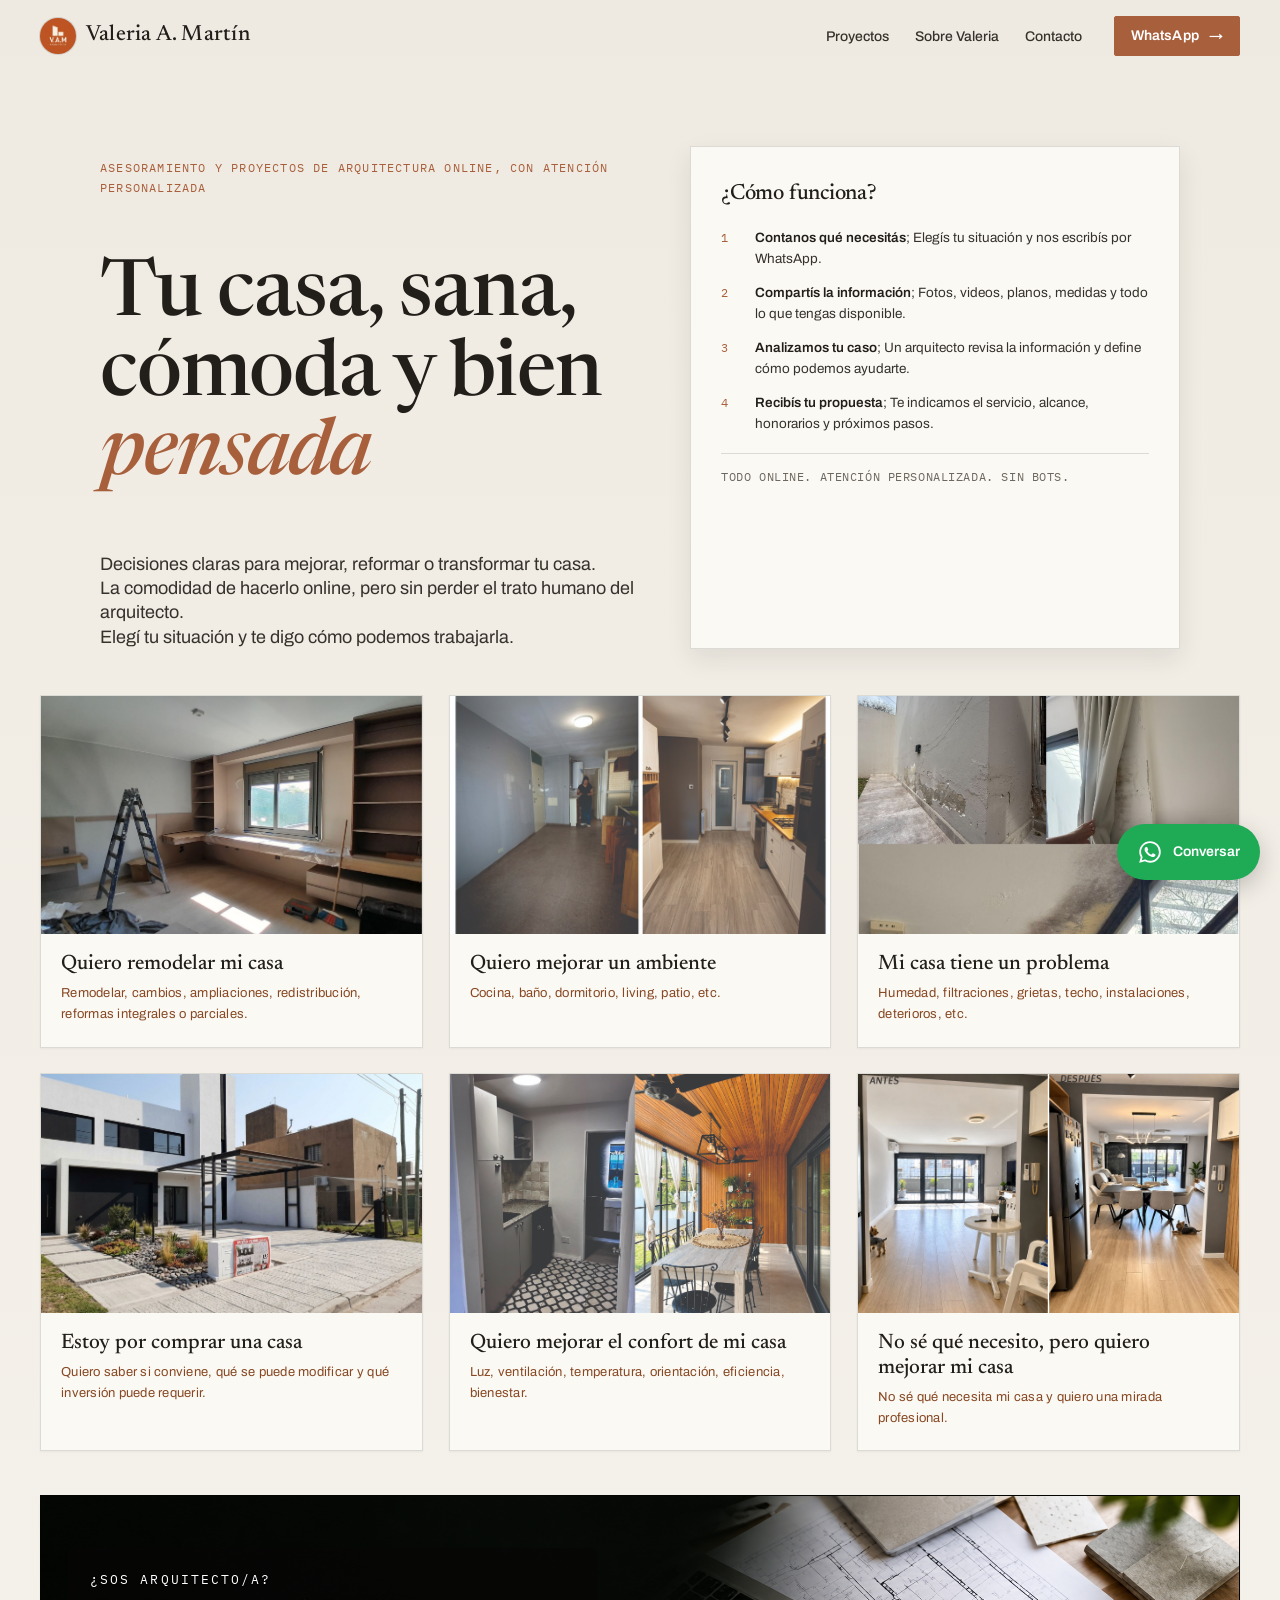
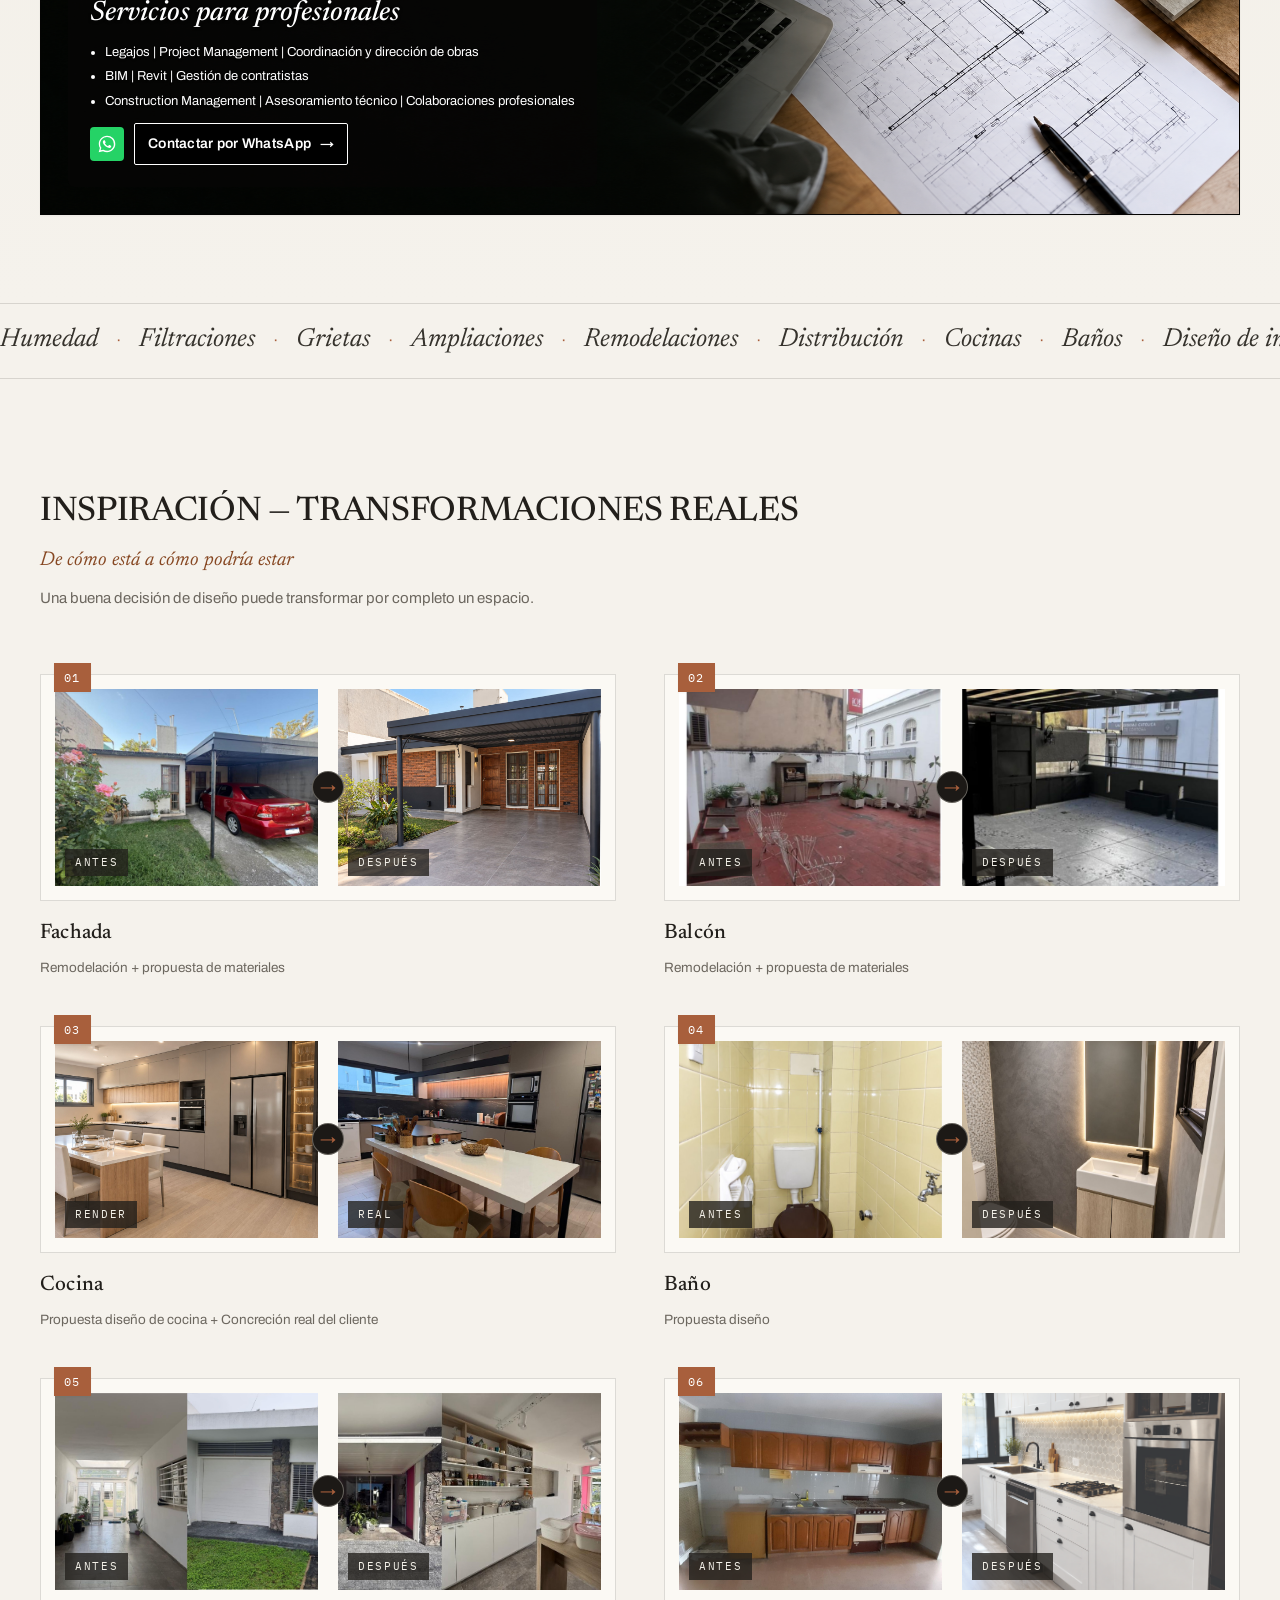
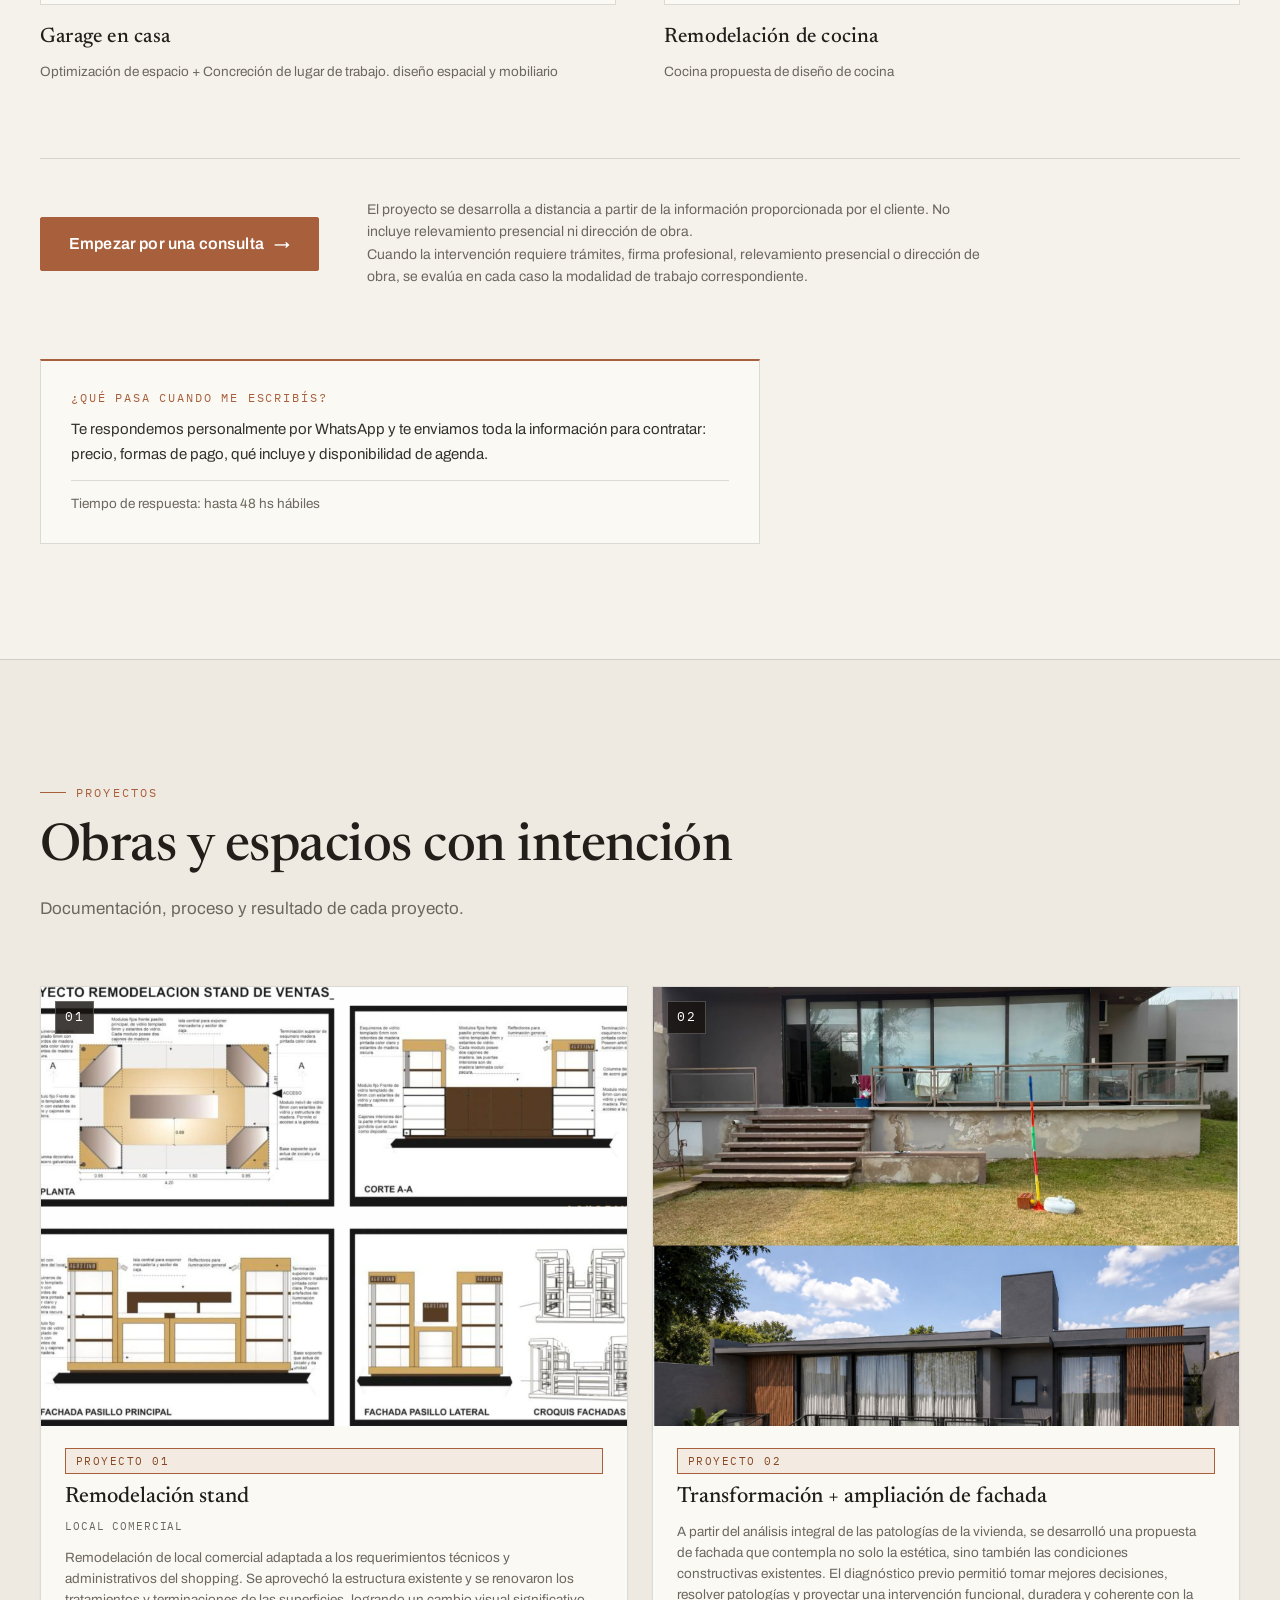
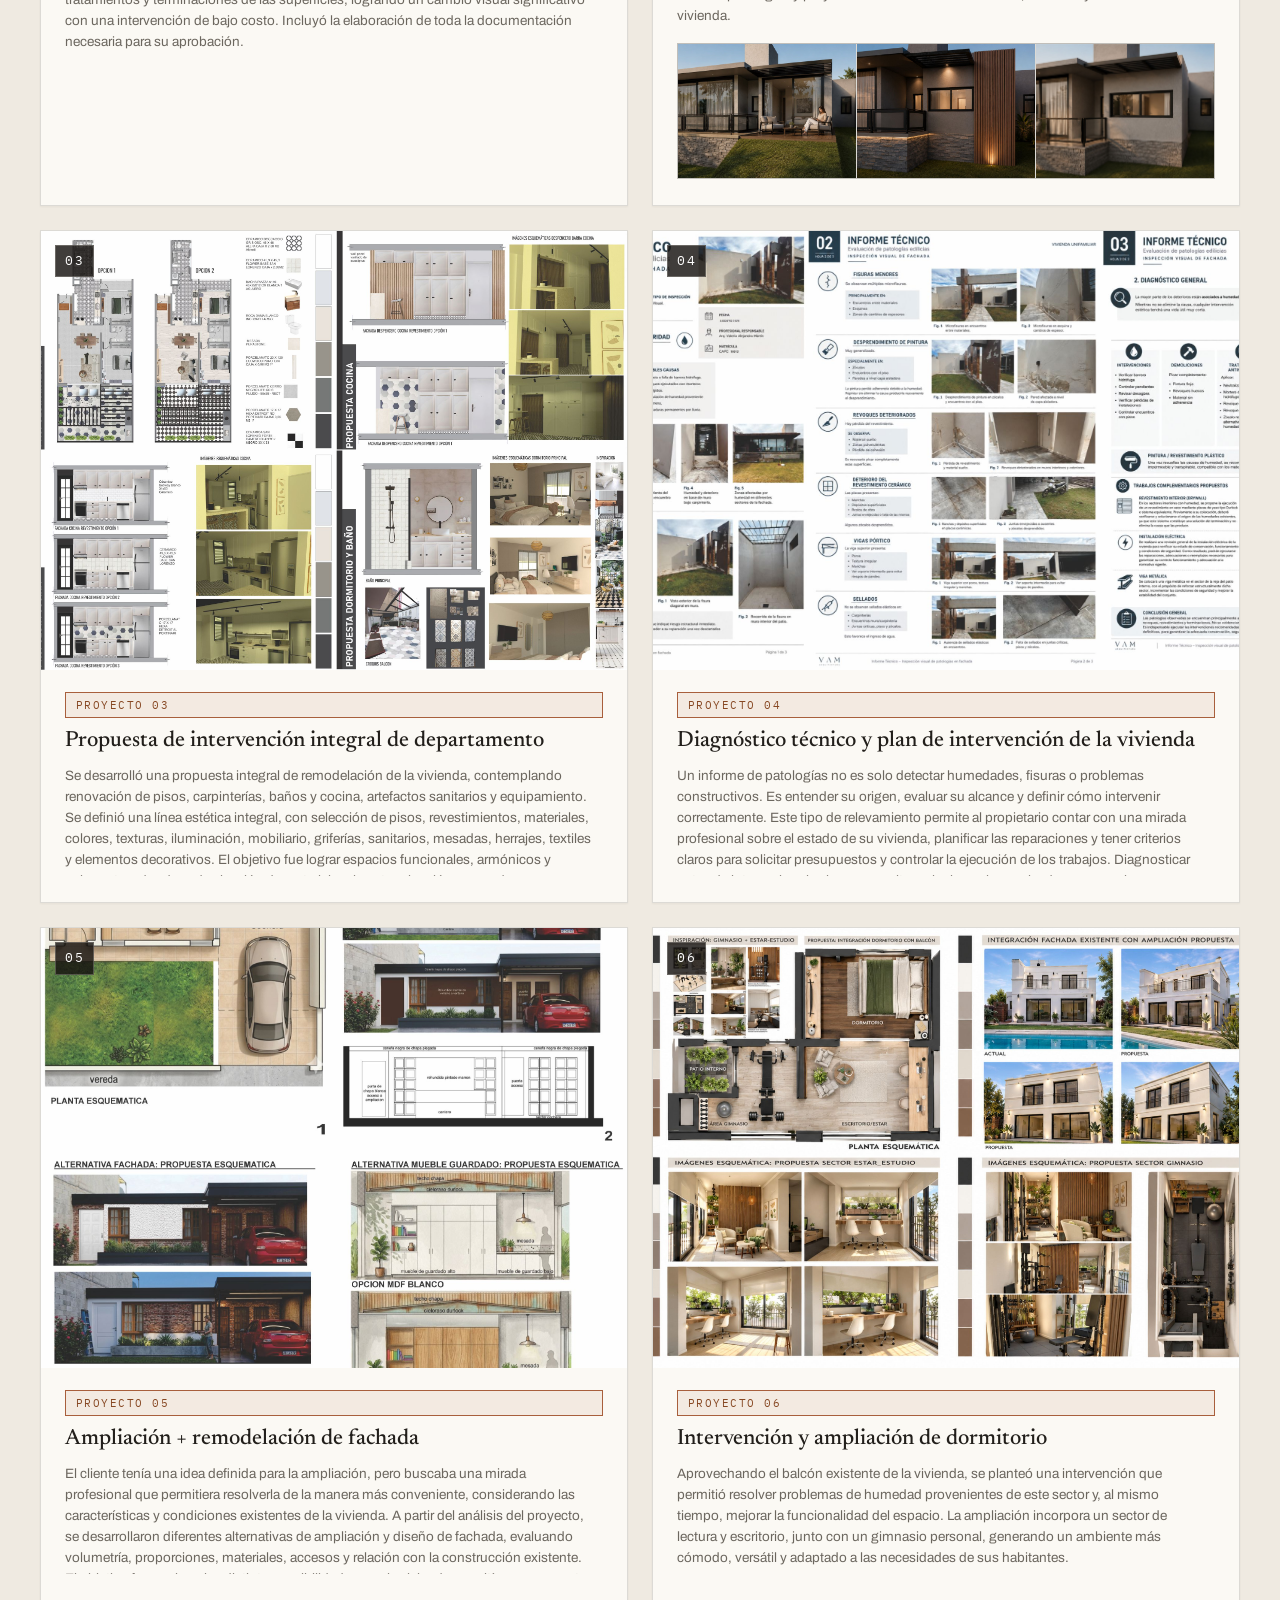
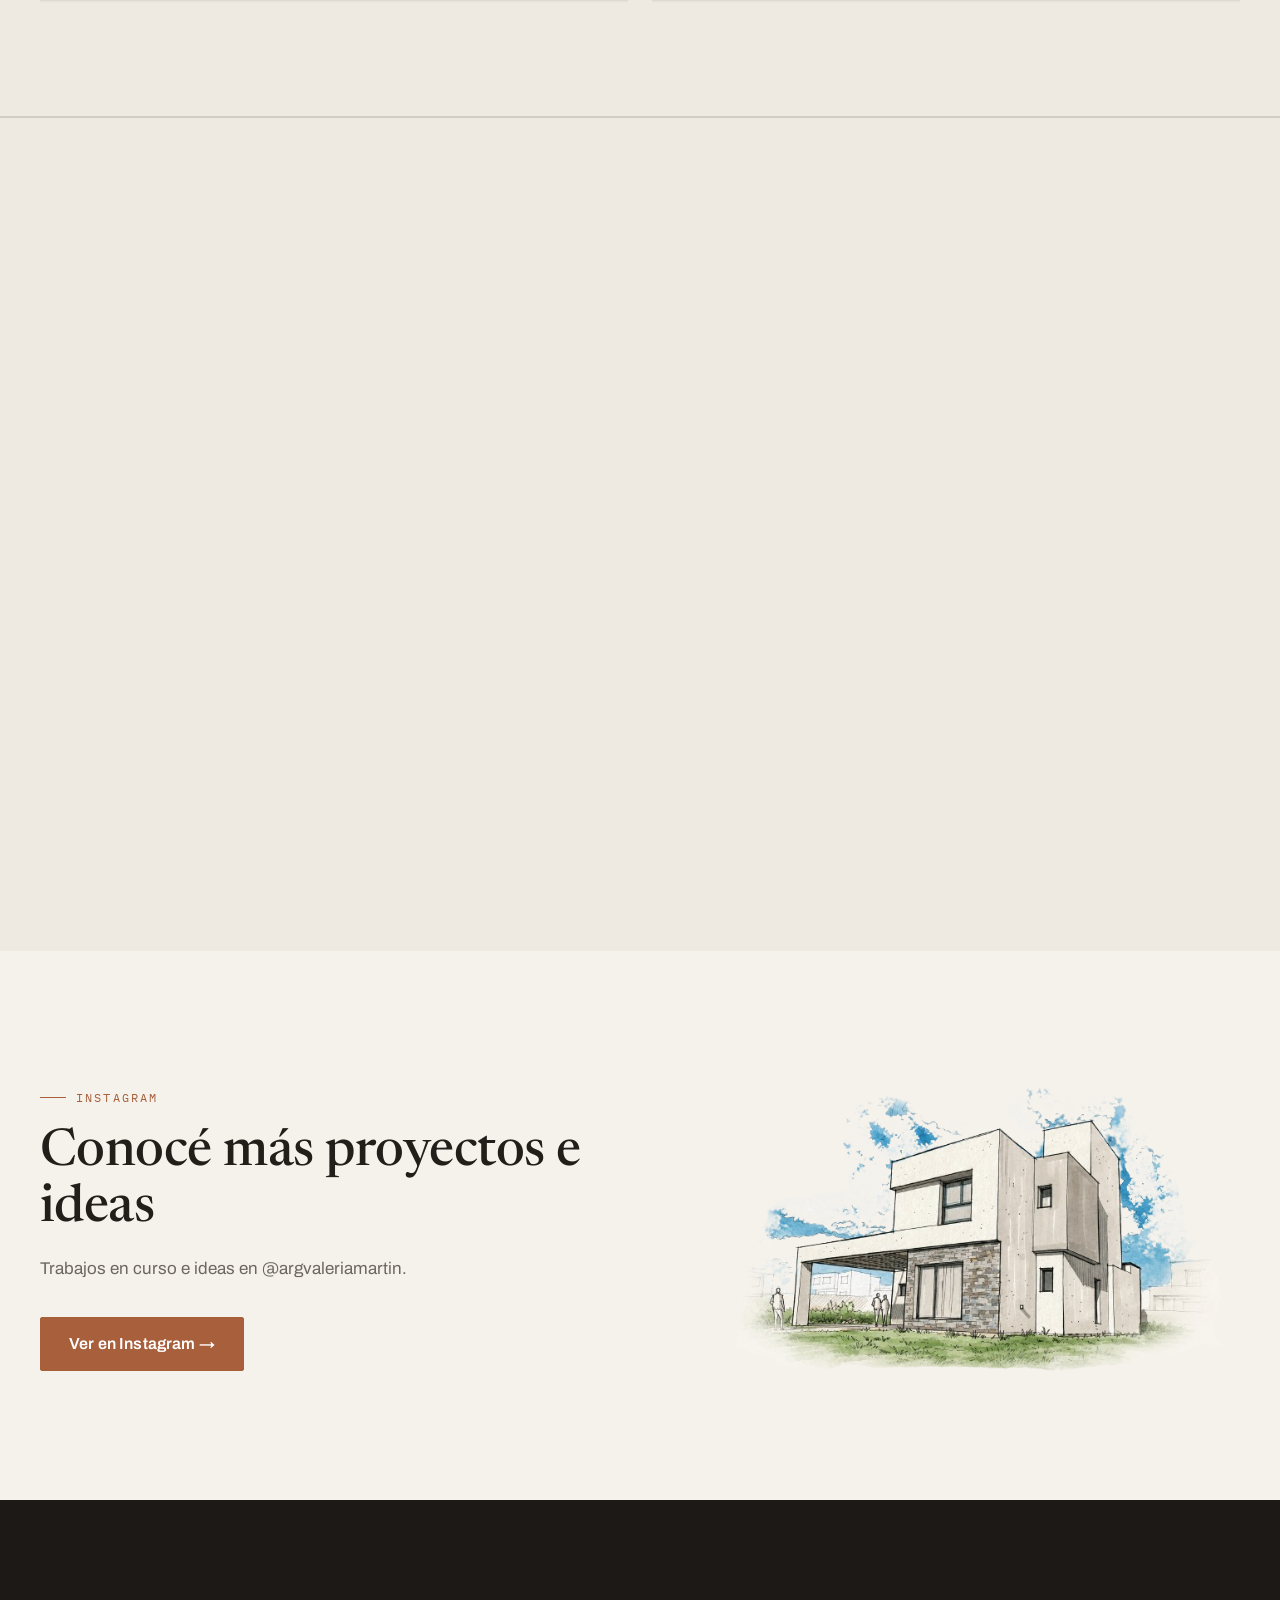
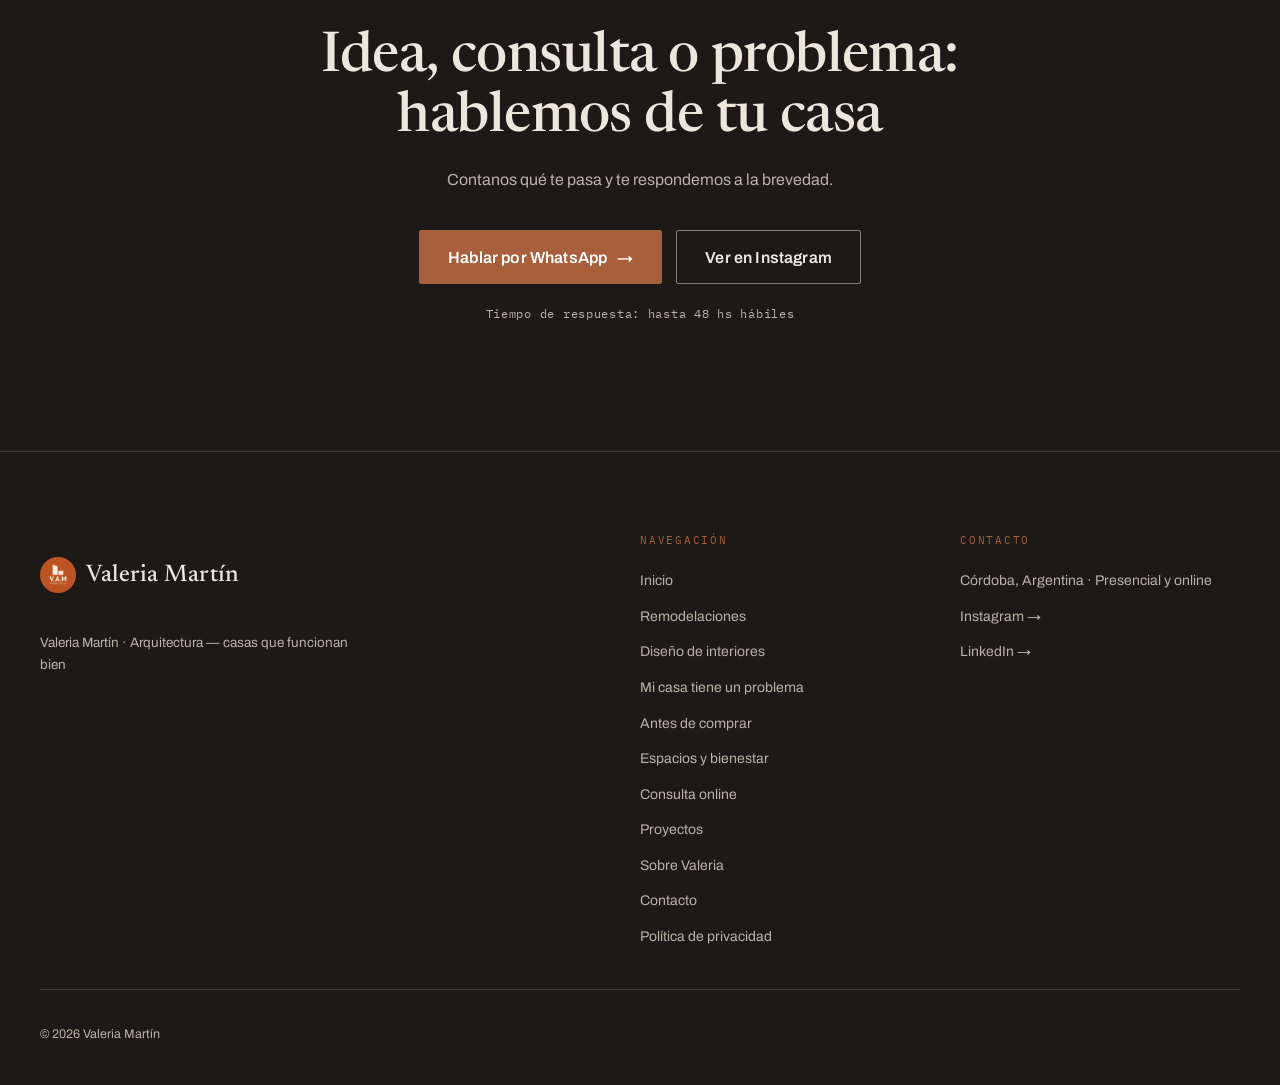
==== commit 0e5667d2: "agregue linkeo a otras paginas, diseño y correcciones." ====
--- a/index.html
+++ b/index.html
@@ -1,4 +1,5 @@
 <!DOCTYPE html>
+
 <html lang="es">
 <head>
   <meta charset="UTF-8">
@@ -17,10 +18,10 @@
   <link rel="preconnect" href="https://fonts.gstatic.com" crossorigin>
   <link href="https://fonts.googleapis.com/css2?family=Newsreader:ital,opsz,wght@0,6..72,400;0,6..72,500;1,6..72,400;1,6..72,500&family=Archivo:wght@400;500;600;700&family=IBM+Plex+Mono:wght@400;500&display=swap" rel="stylesheet">
 
-  <link rel="stylesheet" href="css/main.css?v=20260918e">
-  <script src="js/config.js?v=20260918e" defer></script>
-  <script src="js/content.js?v=20260918e" defer></script>
-  <script src="js/app.js?v=20260918e" defer></script>
+  <link rel="stylesheet" href="css/main.css?v=20260918j">
+  <script src="js/config.js?v=20260918j" defer></script>
+  <script src="js/content.js?v=20260918j" defer></script>
+  <script src="js/app.js?v=20260918j" defer></script>
 </head>
 <body id="top">
 
@@ -73,9 +74,9 @@
     </div>
   </div>
 
-  <main>
-    <!-- ======================= HERO ======================= -->
-    <section class="hero" id="inicio">
+  
+<main>
+<section class="hero" id="inicio">
       <img class="hero__img" id="heroImg" data-pic="hero" src="assets/images/hero.jpg" alt="Arquitectura para casas — VAM Arquitectura">
       <div class="hero__scrim" aria-hidden="true"></div>
 
@@ -130,36 +131,7 @@
     <div class="marquee" aria-hidden="true">
       <div class="marquee__track" id="rad-marquee"></div>
     </div>
-
-    <!-- ================== FRANJA DE SERVICIOS ================== -->
-    <nav class="svc-rail" aria-label="Servicios">
-      <div class="container svc-rail__inner">
-        <span class="svc-rail__label">Servicios</span>
-        <div class="svc-rail__list" id="rad-svcrail"></div>
-      </div>
-    </nav>
-    <!-- ============ 8 y 9. REMODELACIONES ============ -->
-    <section class="section section--tint" id="remodelaciones">
-      <div class="container">
-        <div class="section__head">
-          <span class="section__eyebrow" data-text="remodelaciones.eyebrow">Quiero remodelar mi casa</span>
-          <h2 class="section__title" data-text="remodelaciones.title">¿Querés cambiar, pero no sabés por dónde empezar?</h2>
-          <p class="section__lead" data-text="remodelaciones.lead">Te acompaño a transformar tus ideas en un proyecto real, con soluciones a medida y una mirada integral del espacio.</p>
-        </div>
-
-        <div class="consultas">
-          <span class="tools__label" data-text="remodelaciones.consultasTitle">Consultas habituales</span>
-          <ul class="consultas__list" id="rad-consultas"></ul>
-        </div>
-
-        <h3 class="what-block" data-text="remodelaciones.whatTitle">¿Esto es para mí? → ¿Qué voy a recibir?</h3>
-
-        <div class="cmp-grid" id="rad-cards"></div>
-
-      </div>
-    </section>
-    <!-- ============ 10. INSPIRACIÓN — TRANSFORMACIONES REALES ============ -->
-    <section class="section" id="inspiracion">
+<section class="section" id="inspiracion">
       <div class="container">
         <div class="section__head">
           <h2 class="inspi__title" data-text="inspiracion.title">INSPIRACIÓN — TRANSFORMACIONES REALES</h2>
@@ -181,131 +153,7 @@
         </div>
       </div>
     </section>
-    <!-- ============ 11 y 12. DISEÑO DE INTERIORES ============ -->
-    <section class="section section--ink" id="diseno-interiores">
-      <div class="container">
-        <div class="section__head">
-          <span class="section__eyebrow" data-text="disenoInteriores.eyebrow">Quiero mejorar un ambiente</span>
-          <h2 class="section__title" data-text="disenoInteriores.title">Tu casa, rediseñada con mirada arquitectónica</h2>
-          <p class="section__lead" data-text="disenoInteriores.lead">Reformar con un diseño que responda a cómo vivís.</p>
-        </div>
-
-        <div class="di-row">
-          <div class="di-photos" id="rad-interiores"></div>
-          <div class="di-topics">
-            <span class="tools__label" data-text="disenoInteriores.topicsLabel">De qué podemos hablar</span>
-            <div class="tools__row" id="rad-topicos-di"></div>
-          </div>
-        </div>
-
-        <div class="deliver">
-          <div class="section__cta">
-            <a class="btn btn--paper btn--lg" data-wa="ambiente">Quiero rediseñar un ambiente <span class="btn__arr" aria-hidden="true">→</span></a>
-          </div>
-          <div class="response response--invert" data-response></div>
-        </div>
-      </div>
-    </section>
-    <!-- ============ MI CASA TIENE UN PROBLEMA + FORM ============ -->
-    <section class="section section--tint" id="mejorar-casa">
-      <div class="container">
-        <div class="section__head">
-          <span class="section__eyebrow" data-text="needsSection.eyebrow">Quiero mejorar mi casa</span>
-          <h2 class="section__title" data-text="needsSection.title">¿Qué necesita tu casa?</h2>
-          <p class="section__lead" data-text="needsSection.lead">Elegí tu caso y armamos la consulta. Sin tecnicismos: arrancás por lo que te pasa.</p>
-        </div>
-
-        <ul class="needs-grid" id="rad-needs"></ul>
-
-        <div class="galeria7" id="rad-galeria"></div>
-
-        <div class="consult" id="consultar">
-          <div id="rad-form"></div>
-        </div>
-
-      </div>
-    </section>
-    <!-- ============ 14. ANTES DE COMPRAR ============ -->
-    <section class="section section--ink" id="antes-de-comprar">
-      <div class="container">
-        <div class="section__head">
-          <span class="section__eyebrow" data-text="comprar.eyebrow">Estoy por comprar una casa</span>
-          <h2 class="section__title" data-text="comprar.title">Antes de comprar, preguntale a un arquitecto</h2>
-          <p class="section__lead" data-text="comprar.lead">Una mirada profesional a la propiedad te muestra lo que no se ve: humedades, grietas, instalaciones y el potencial real para ampliar o transformar.</p>
-        </div>
-
-        <div class="pre__row">
-          <ul class="pre__checks" id="rad-checks"></ul>
-          <div class="pre__side">
-            <span class="media-frame"><img data-pic="comprarFoto" src="assets/images/comprar.jpg" alt="Revisión de una propiedad"></span>
-            <a class="btn btn--paper btn--lg" data-wa="comprar">Pedir una revisión de la propiedad <span class="btn__arr" aria-hidden="true">→</span></a>
-          </div>
-        </div>
-      </div>
-    </section>
-    <!-- ============ 13. ESPACIOS QUE SE SIENTEN BIEN ============ -->
-    <section class="section" id="espacios-bienestar">
-      <div class="container">
-        <div class="section__head">
-          <span class="section__eyebrow" data-text="bienestar.eyebrow">Quiero mejorar el confort de mi casa</span>
-          <h2 class="section__title" data-text="bienestar.title">Espacios que se sienten bien</h2>
-          <p class="section__lead" data-text="bienestar.lead">No es solo cómo se ve: es cómo se habita. Luz, orientación y circulación cambian cómo se vive un espacio.</p>
-        </div>
-
-        <div class="conf-photos" id="rad-confort-pics"></div>
-
-        <blockquote class="ident-quote">
-          <p data-text="bienestar.quote">No es solo como se ve: es como se vive.</p>
-        </blockquote>
-
-        <div class="deliver">
-          <div class="section__cta">
-            <a class="btn btn--accent btn--lg" data-wa="confort">Quiero un espacio que se sienta bien <span class="btn__arr" aria-hidden="true">→</span></a>
-          </div>
-          <div class="response" data-response></div>
-        </div>
-      </div>
-    </section>
-    <!-- ============ 7. CONSULTA ONLINE ============ -->
-    <section class="section section--ink" id="consulta-online">
-      <div class="container">
-        <div class="section__head">
-          <span class="section__eyebrow" data-text="consultaOnline.eyebrow">No sé qué necesito, pero quiero mejorar mi casa</span>
-          <h2 class="section__title" data-text="consultaOnline.title">Una mirada profesional a tu casa, sin moverte de ahí</h2>
-          <p class="section__lead" data-text="consultaOnline.intro">Contame qué pasa, compartís fotos o videos, y lo vemos juntos en una consulta online.</p>
-        </div>
-
-        <ol class="online__steps" id="rad-steps"></ol>
-
-        <div class="tools">
-          <span class="tools__label" data-text="consultaOnline.topicsLabel">¿Sobre qué podemos hablar?</span>
-          <div class="tools__row" id="rad-topicos"></div>
-        </div>
-
-        <div class="online__cta">
-          <div>
-            <div class="online__photos" id="rad-online-pics"></div>
-            <p class="online__tagline" data-text="consultaOnline.whatIntro">Me contás, analizamos, te oriento...</p>
-            <a class="btn btn--accent btn--lg" data-wa="consulta">Empezar una consulta <span class="btn__arr" aria-hidden="true">→</span></a>
-<div class="response" data-response></div>
-          </div>
-          <div class="online__right">
-            <h3 class="recibe__title" data-text="consultaOnline.whatTitle">¿Esto es para mí? → ¿Qué voy a recibir?</h3>
-            <div class="informe">
-              <div class="informe__head">
-                <span class="informe__tag">Ejemplo de informe</span>
-                <span class="informe__num">VAM · 01</span>
-              </div>
-              <dl class="informe__rows" id="rad-informe"></dl>
-              <p class="informe__note" data-text="consultaOnline.informe.note">Ejemplo del informe que puede acompañar una consulta.</p>
-            </div>
-          </div>
-        </div>
-
-      </div>
-    </section>
-    <!-- ============ 15. PROYECTOS ============ -->
-    <section class="section section--projects" id="proyectos">
+<section class="section section--projects" id="proyectos">
       <div class="container">
         <div class="section__head">
           <span class="section__eyebrow" data-text="projects.eyebrow">Proyectos</span>
@@ -315,8 +163,7 @@
         <div class="projects-grid" id="rad-projects"></div>
       </div>
     </section>
-    <!-- ============ 16. SOBRE VALERIA ============ -->
-    <section class="section section--about" id="sobre-mi">
+<section class="section section--about" id="sobre-mi">
       <div class="container">
         <div class="about">
           <figure class="about__figure">
@@ -336,8 +183,7 @@
         </div>
       </div>
     </section>
-    <!-- ============ 17. INSTAGRAM ============ -->
-    <section class="section" id="instagram">
+<section class="section" id="instagram">
       <div class="container">
         <div class="ig">
           <div class="ig__body">
@@ -356,8 +202,7 @@
         </div>
       </div>
     </section>
-    <!-- ============ 18. CONTACTO / CTA FINAL ============ -->
-    <section class="final" id="contacto">
+<section class="final" id="contacto">
       <div class="container">
         <h2 class="final__title" data-text="finalCta.title">Idea, consulta o problema: hablemos de tu casa</h2>
         <p class="final__lead" data-text="finalCta.text">Contanos qué te pasa y te respondemos a la brevedad.</p>
@@ -368,7 +213,7 @@
         <p class="final__time" data-text="response.time">Tiempo de respuesta: hasta 48 hs hábiles</p>
       </div>
     </section>
-  </main>
+</main>
 
   <!-- ======================= FOOTER ======================= -->
   <footer class="site-footer">
@@ -391,8 +236,8 @@
           <p class="footer__title" data-text="footer.contactTitle">Contacto</p>
           <ul class="footer__contact">
             <li><span data-text="owner.location">Córdoba, Argentina · Presencial y online</span></li>
-            <li><a data-href="instagram">Instagram <span aria-hidden="true">↗</span></a></li>
-            <li><a data-href="linkedin">LinkedIn <span aria-hidden="true">↗</span></a></li>
+            <li><a data-href="instagram">Instagram <span aria-hidden="true">→</span></a></li>
+            <li><a data-href="linkedin">LinkedIn <span aria-hidden="true">→</span></a></li>
           </ul>
         </div>
       </div>
--- a/css/main.css
+++ b/css/main.css
@@ -1460,6 +1460,71 @@
   flex: 1 1 460px;
 }
 
+/* ----------------------------- Subhero (páginas internas) ----------------------------- */
+.subhero {
+  padding: clamp(104px, 14vw, 170px) 0 clamp(48px, 7vw, 76px);
+  border-bottom: 1px solid var(--hair);
+}
+
+.subhero__title {
+  margin: 18px 0 0;
+  font-family: var(--serif);
+  font-size: clamp(34px, 6vw, 58px);
+  line-height: 1.05;
+  letter-spacing: -0.01em;
+  max-width: 900px;
+}
+
+.subhero__lead {
+  margin: 22px 0 0;
+  max-width: 640px;
+  font-size: 17px;
+  line-height: 1.6;
+  color: var(--ink-2);
+}
+
+.subhero__actions {
+  display: flex;
+  flex-wrap: wrap;
+  gap: 14px;
+  margin-top: 34px;
+}
+
+/* ----------------------------- Página legal ----------------------------- */
+.legal {
+  padding: clamp(48px, 6vw, 88px) 0;
+}
+
+.legal__title {
+  margin: 18px 0 0;
+  font-family: var(--serif);
+  font-size: clamp(30px, 5vw, 46px);
+  line-height: 1.12;
+  letter-spacing: -0.01em;
+  max-width: 760px;
+}
+
+.legal h2 {
+  margin: 38px 0 0;
+  font-family: var(--mono);
+  font-size: 11.5px;
+  letter-spacing: 0.16em;
+  text-transform: uppercase;
+  color: var(--accent);
+}
+
+.legal p {
+  margin: 14px 0 0;
+  font-size: 15px;
+  line-height: 1.7;
+  color: var(--ink-2);
+  max-width: 68ch;
+}
+
+.legal p:last-child {
+  margin-bottom: 0;
+}
+
 /* ----------------------------- Respuesta (¿qué pasa cuando me escribís?) ----------------------------- */
 .response {
   margin-top: clamp(24px, 3vw, 34px);
@@ -1769,19 +1834,19 @@
 .projects-grid {
   display: grid;
   grid-template-columns: repeat(2, minmax(0, 1fr));
-  gap: 1px;
-  background: var(--hair);
-  border: 1px solid var(--hair);
+  gap: clamp(16px, 2.2vw, 24px);
 }
 
 .p-card {
   background: var(--card);
   display: flex;
   flex-direction: column;
-  transition: background-color 0.25s ease;
-}
-
-.p-card:hover { background: var(--paper-2); }
+  border: 1px solid var(--hair);
+  box-shadow: var(--shadow-sm);
+  transition: background-color 0.25s ease, border-color 0.25s ease, box-shadow 0.25s ease;
+}
+
+.p-card:hover { background: var(--paper-2); border-color: var(--accent); box-shadow: var(--shadow-md); }
 
 .p-card__media { margin: 0; position: relative; cursor: pointer; }
 .p-card__media .media { aspect-ratio: 4 / 3; }
@@ -1844,12 +1909,16 @@
 }
 
 .p-card__code {
-  margin: 0;
-  font-family: var(--mono);
-  font-size: 11px;
-  letter-spacing: 0.16em;
+  margin: 0 0 2px;
+  align-self: flex-start;
+  font-family: var(--mono);
+  font-size: 10.5px;
+  letter-spacing: 0.14em;
   text-transform: uppercase;
-  color: var(--accent);
+  color: var(--accent-ink);
+  background: var(--accent-soft);
+  border: 1px solid var(--accent);
+  padding: 4px 10px 3px;
 }
 
 .p-card__meta {
@@ -2340,7 +2409,6 @@
 
 @media (max-width: 840px) {
   .cmp-grid { grid-template-columns: 1fr; }
-  .projects-grid { grid-template-columns: 1fr; }
   .online__cta { grid-template-columns: 1fr; }
   .pre__row { grid-template-columns: 1fr; }
 }
@@ -2360,7 +2428,7 @@
   .hero__title { font-size: clamp(30px, 9vw, 78px); }
   .hero__lines { margin-top: 16px; }
 
-  .accesos { grid-template-columns: 1fr; gap: 12px; }
+  .accesos { grid-template-columns: repeat(3, minmax(0, 1fr)); gap: 10px; }
 
   .needs-grid { grid-template-columns: 1fr; }
   .need { grid-column: auto !important; }
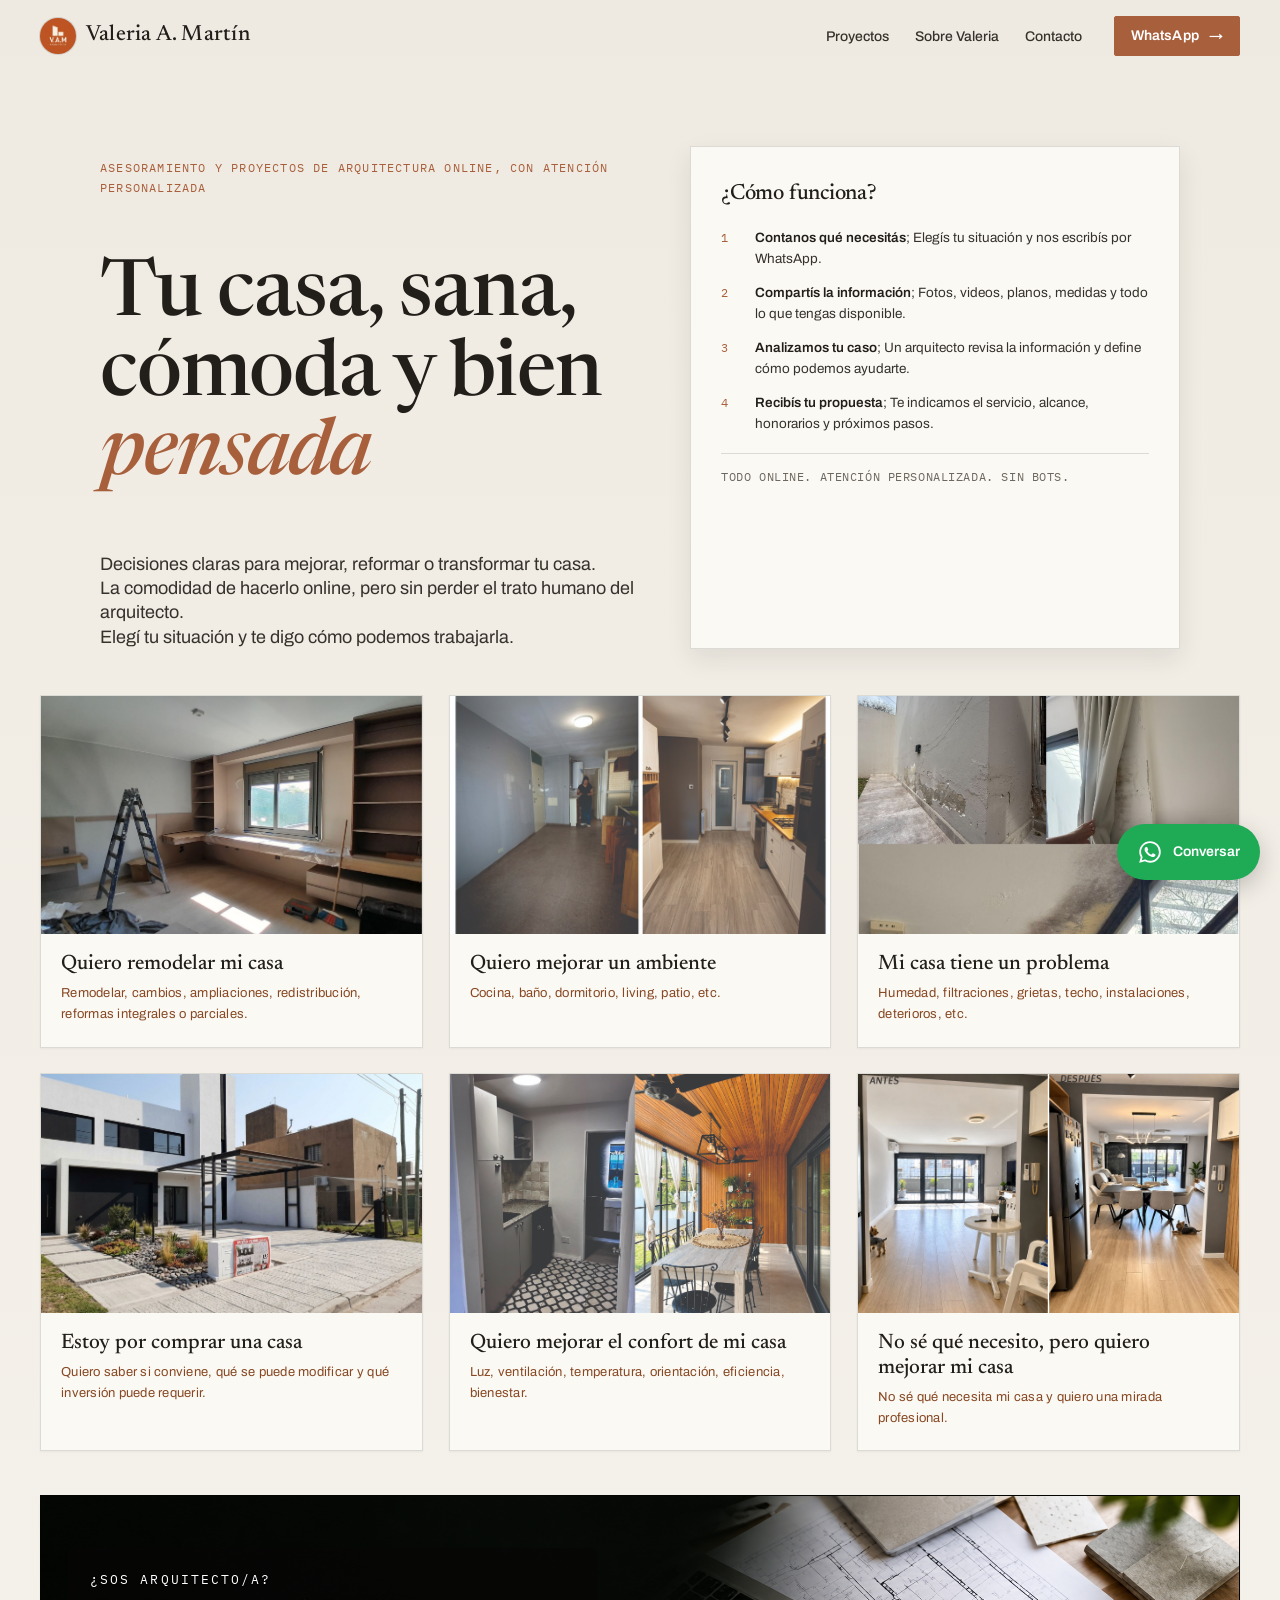
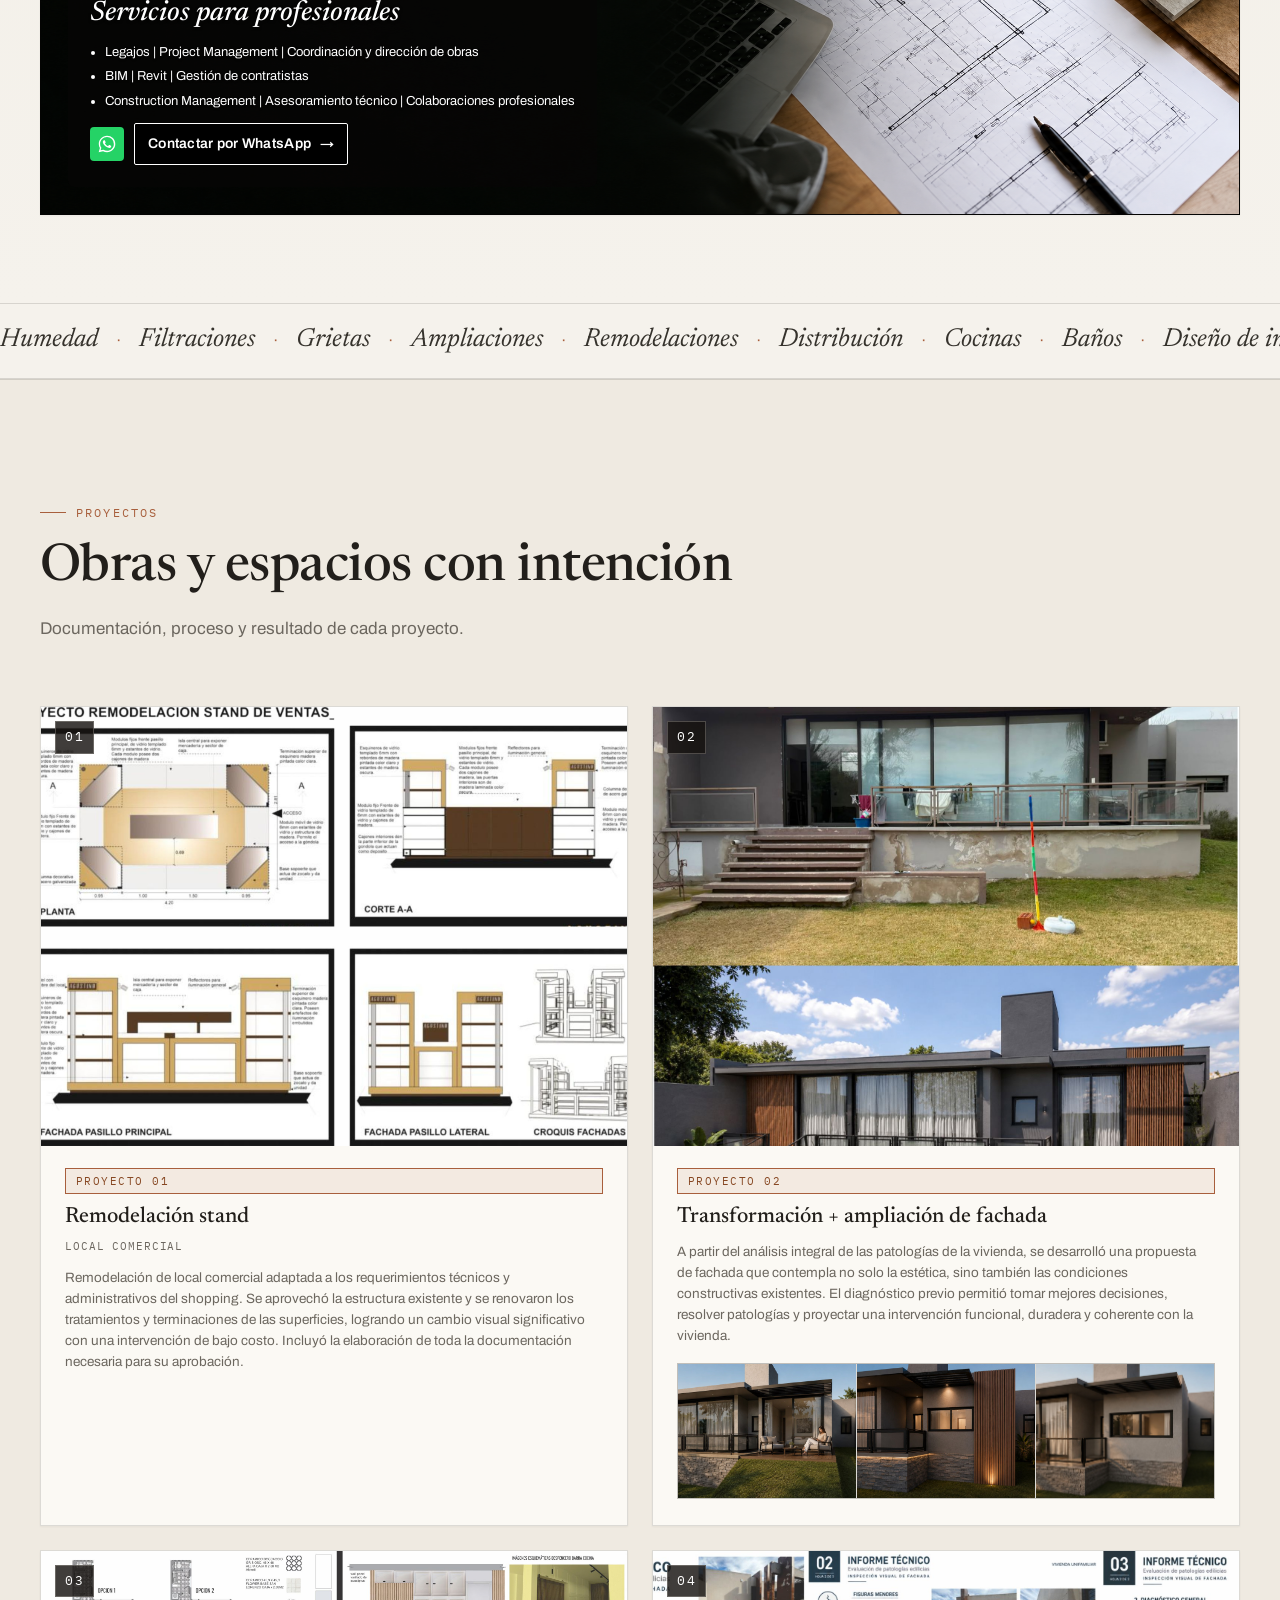
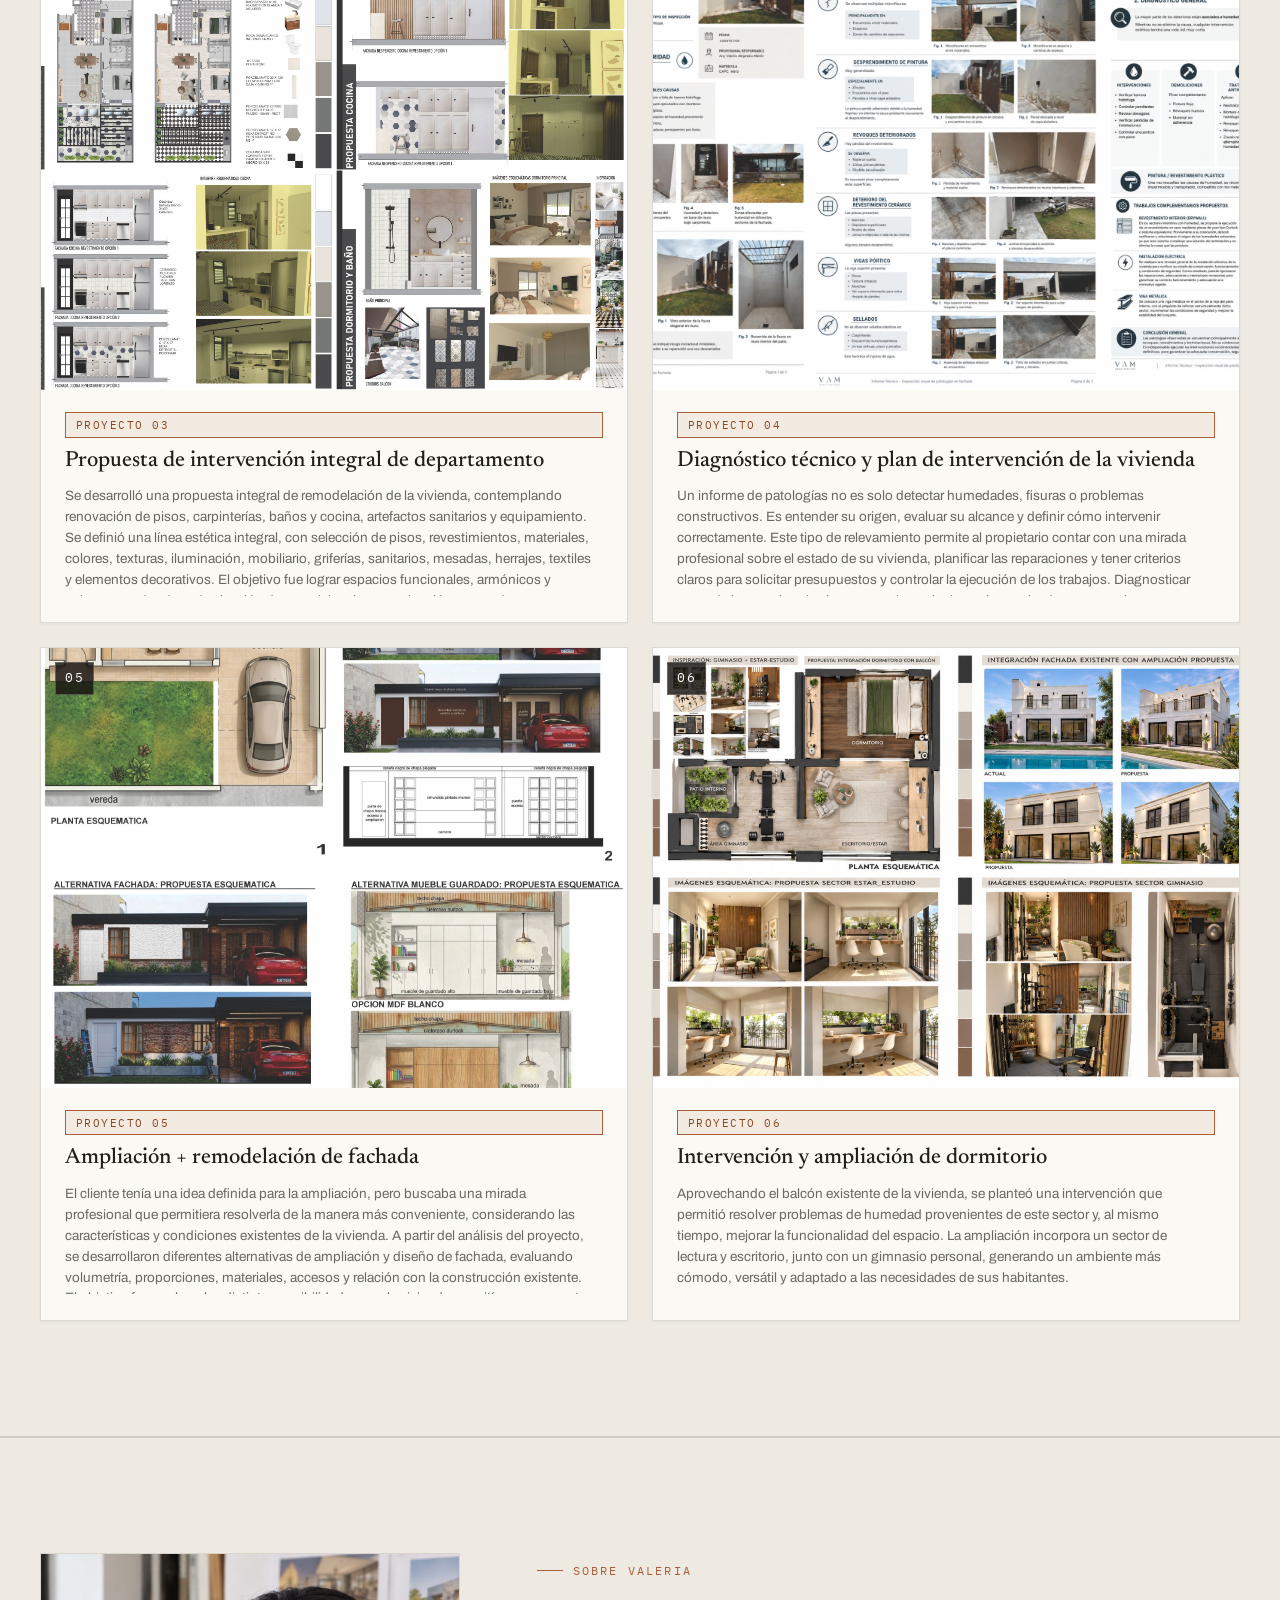
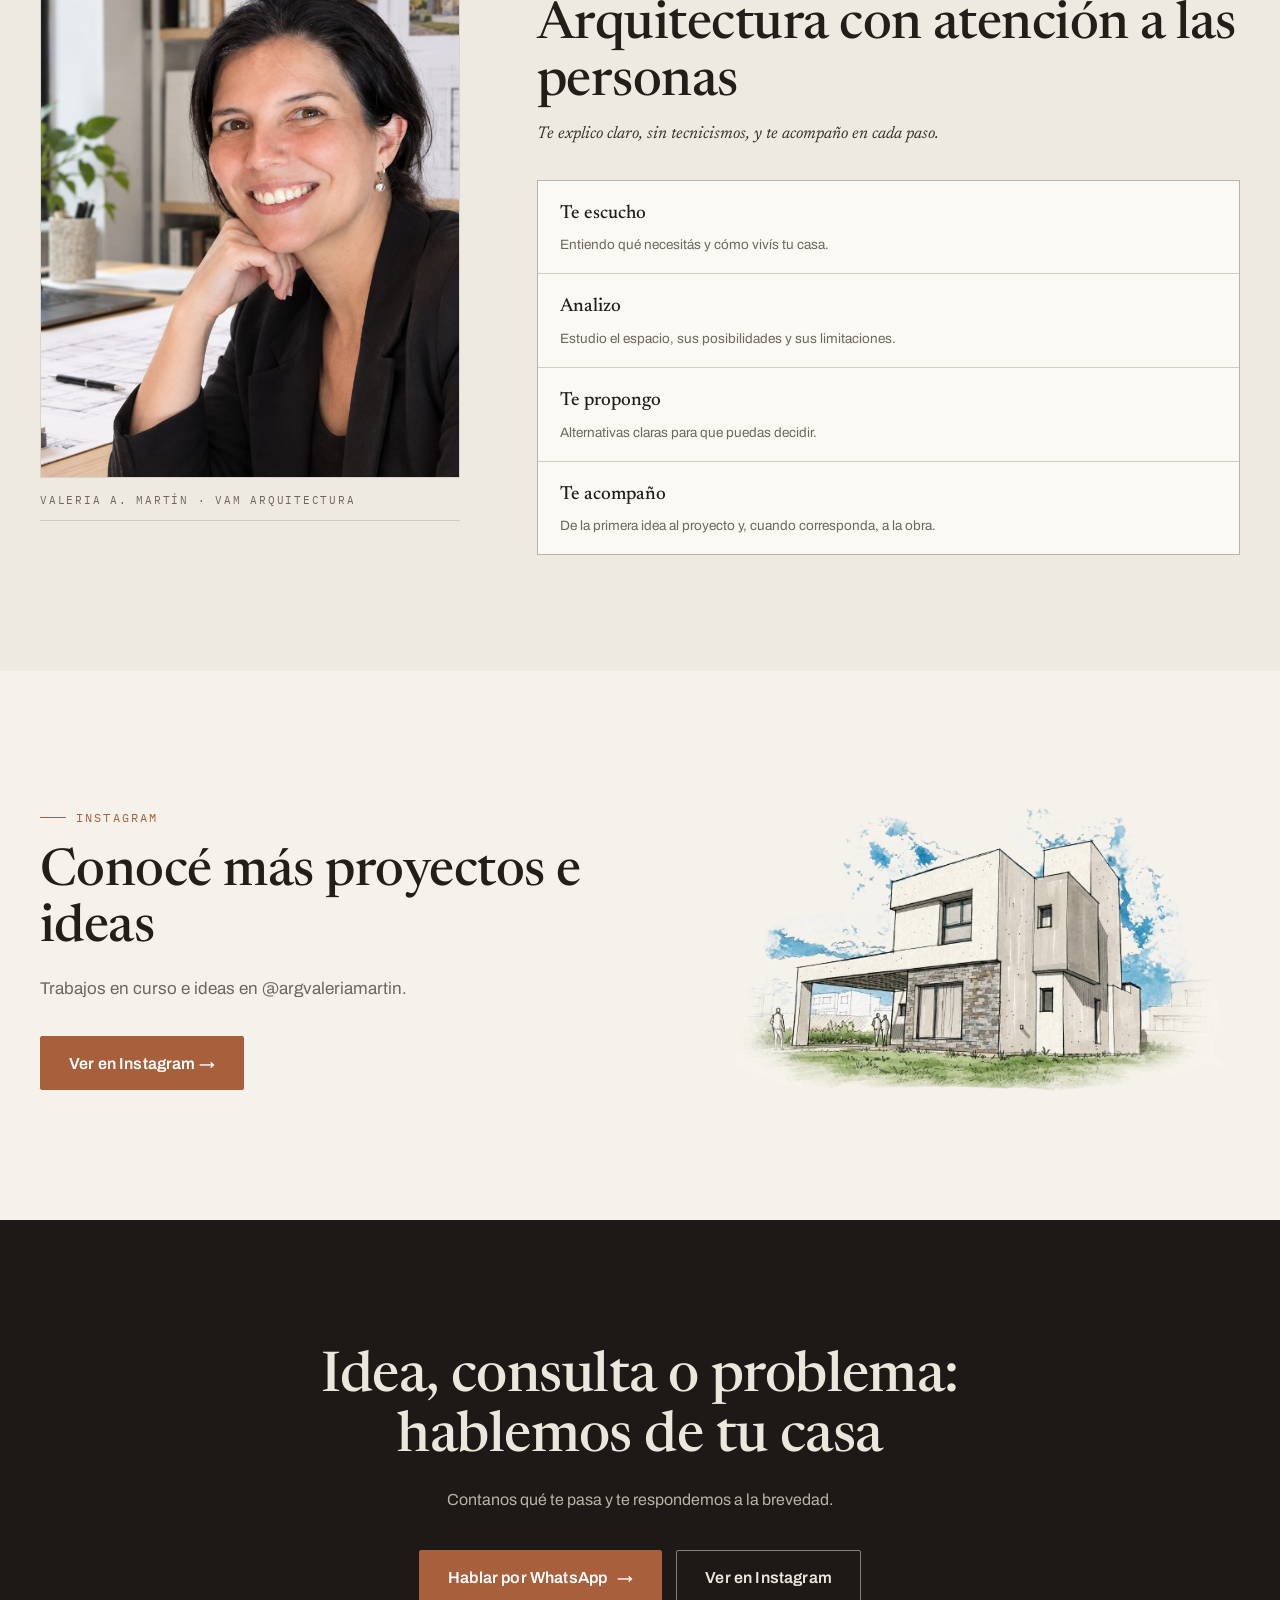
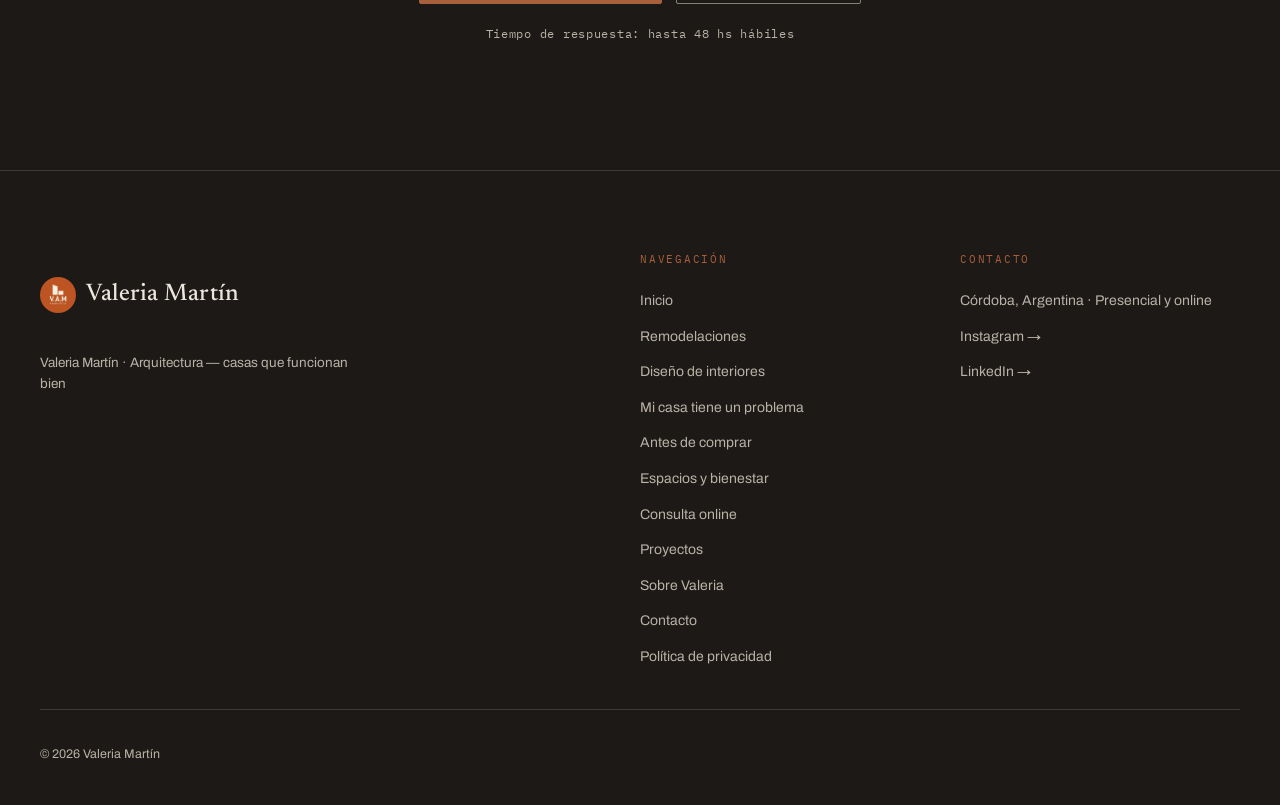
==== commit 57b8354c: "cambios en grilla e inspiraciones" ====
--- a/index.html
+++ b/index.html
@@ -18,10 +18,10 @@
   <link rel="preconnect" href="https://fonts.gstatic.com" crossorigin>
   <link href="https://fonts.googleapis.com/css2?family=Newsreader:ital,opsz,wght@0,6..72,400;0,6..72,500;1,6..72,400;1,6..72,500&family=Archivo:wght@400;500;600;700&family=IBM+Plex+Mono:wght@400;500&display=swap" rel="stylesheet">
 
-  <link rel="stylesheet" href="css/main.css?v=20260918j">
-  <script src="js/config.js?v=20260918j" defer></script>
-  <script src="js/content.js?v=20260918j" defer></script>
-  <script src="js/app.js?v=20260918j" defer></script>
+  <link rel="stylesheet" href="css/main.css?v=20260918l">
+  <script src="js/config.js?v=20260918l" defer></script>
+  <script src="js/content.js?v=20260918l" defer></script>
+  <script src="js/app.js?v=20260918l" defer></script>
 </head>
 <body id="top">
 
@@ -130,29 +130,7 @@
     <!-- ======================= MARQUEE ======================= -->
     <div class="marquee" aria-hidden="true">
       <div class="marquee__track" id="rad-marquee"></div>
-    </div>
-<section class="section" id="inspiracion">
-      <div class="container">
-        <div class="section__head">
-          <h2 class="inspi__title" data-text="inspiracion.title">INSPIRACIÓN — TRANSFORMACIONES REALES</h2>
-          <p class="inspi__sub" data-text="inspiracion.sub">De cómo está a cómo podría estar</p>
-          <p class="inspi__text" data-text="inspiracion.text">Una buena decisión de diseño puede transformar por completo un espacio.</p>
-        </div>
-        <div class="inspi-grid" id="rad-inspi"></div>
-
-        <div class="inspi-cta" id="rad-inspi-cta">
-          <div class="inspi-cta__pair">
-            <a class="btn btn--accent btn--lg" data-wa="remodelaciones">
-              Empezar por una consulta <span class="btn__arr" aria-hidden="true">→</span>
-            </a>
-            <div class="inspi-cta__notes">
-              <p class="inspi-cta__note">El proyecto se desarrolla a distancia a partir de la información proporcionada por el cliente. No incluye relevamiento presencial ni dirección de obra.<br>Cuando la intervención requiere trámites, firma profesional, relevamiento presencial o dirección de obra, se evalúa en cada caso la modalidad de trabajo correspondiente.</p>
-            </div>
-          </div>
-          <div class="response" data-response></div>
-        </div>
-      </div>
-    </section>
+</div>
 <section class="section section--projects" id="proyectos">
       <div class="container">
         <div class="section__head">
--- a/css/main.css
+++ b/css/main.css
@@ -1807,6 +1807,10 @@
 }
 
 .pre__checks li::before { content: "✓"; color: var(--accent); flex: none; }
+
+@media (min-width: 721px) {
+  .pre__checks li:last-child { grid-column: 1 / -1; }
+}
 
 .pre__side { display: grid; justify-items: start; gap: 18px; }
 
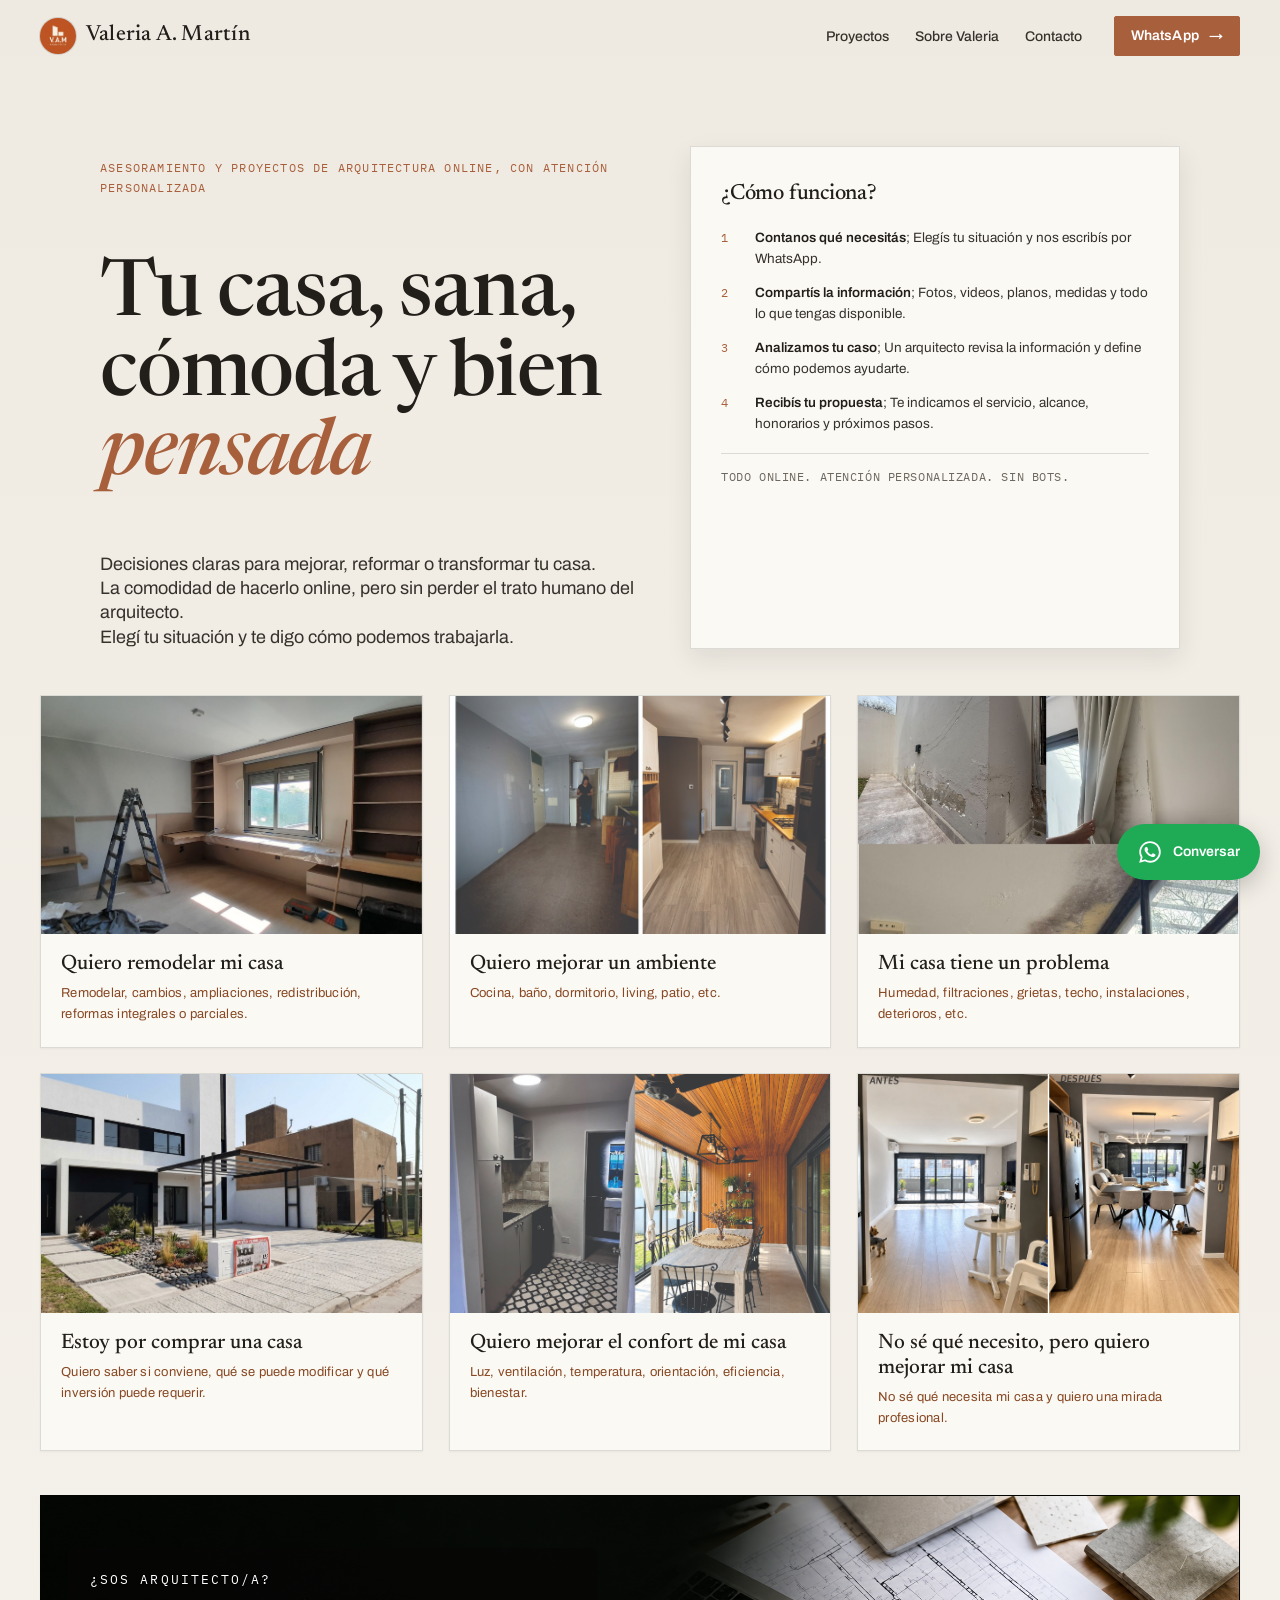
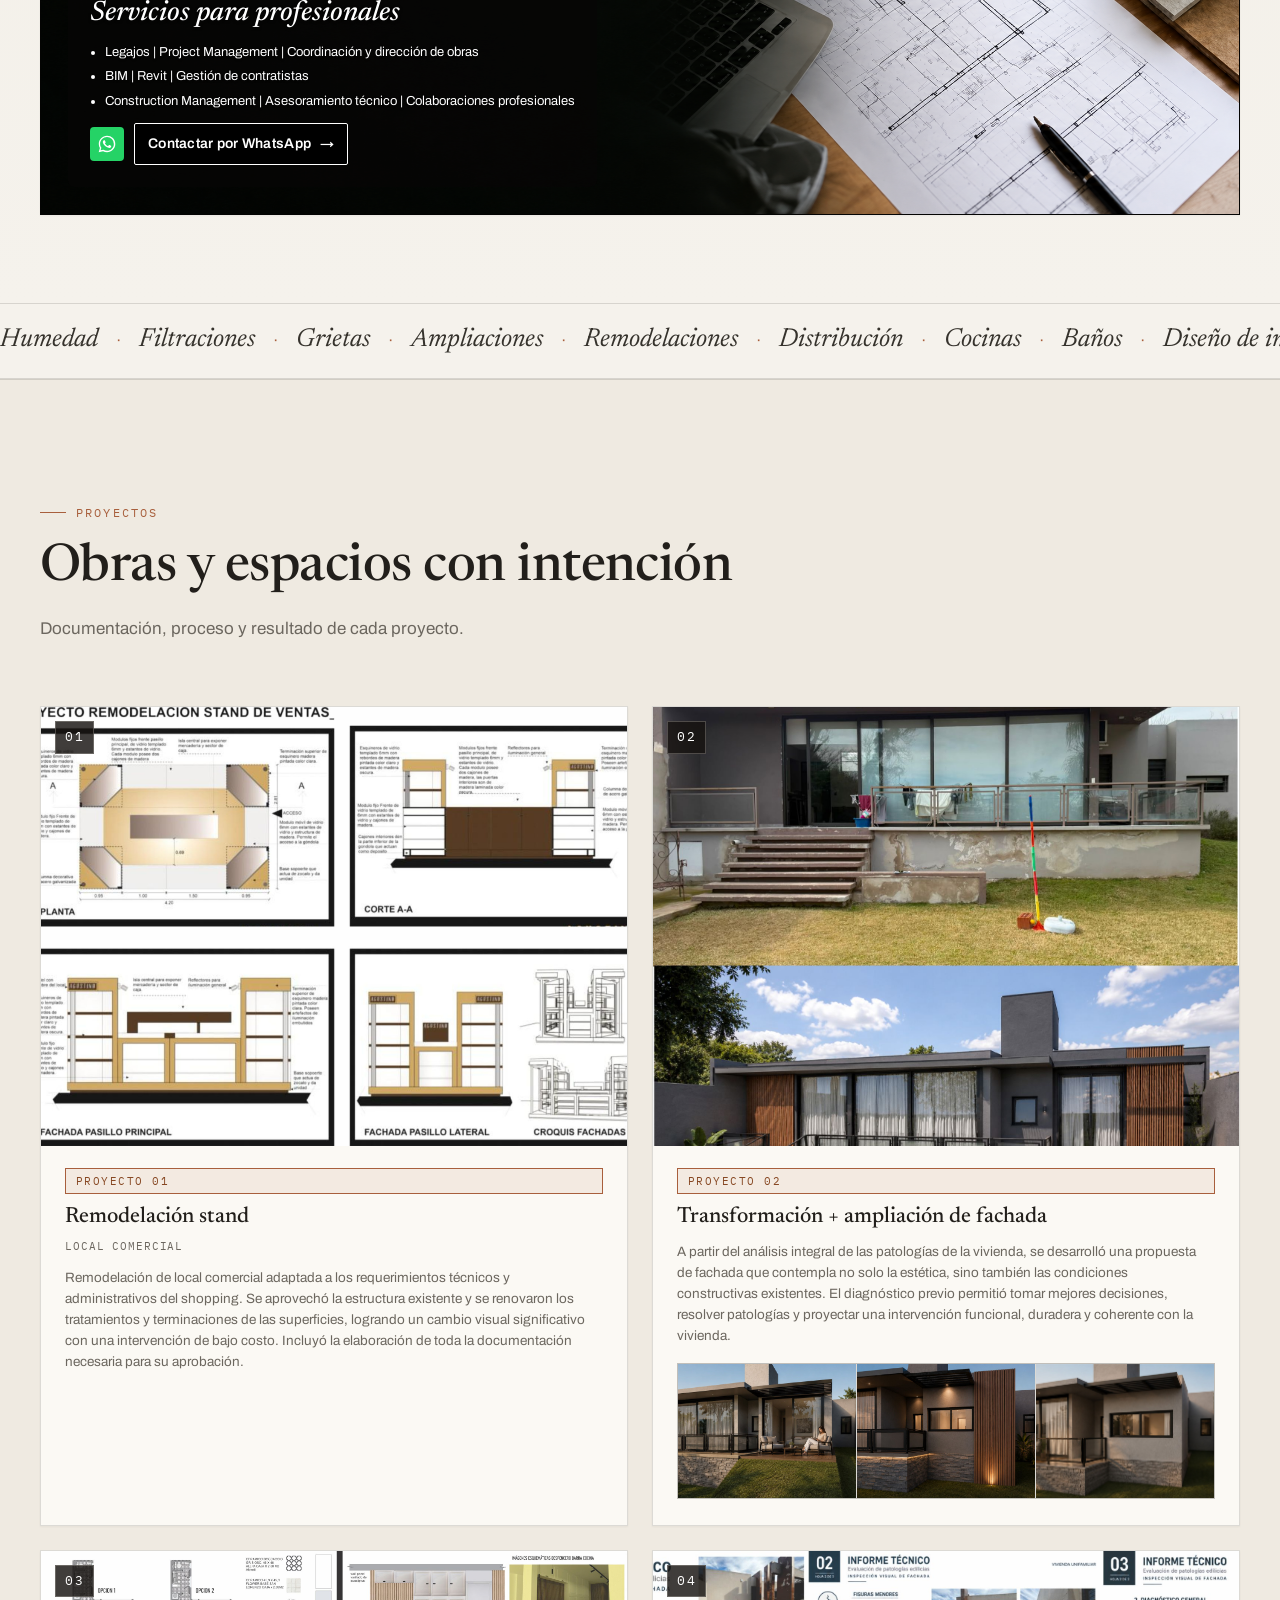
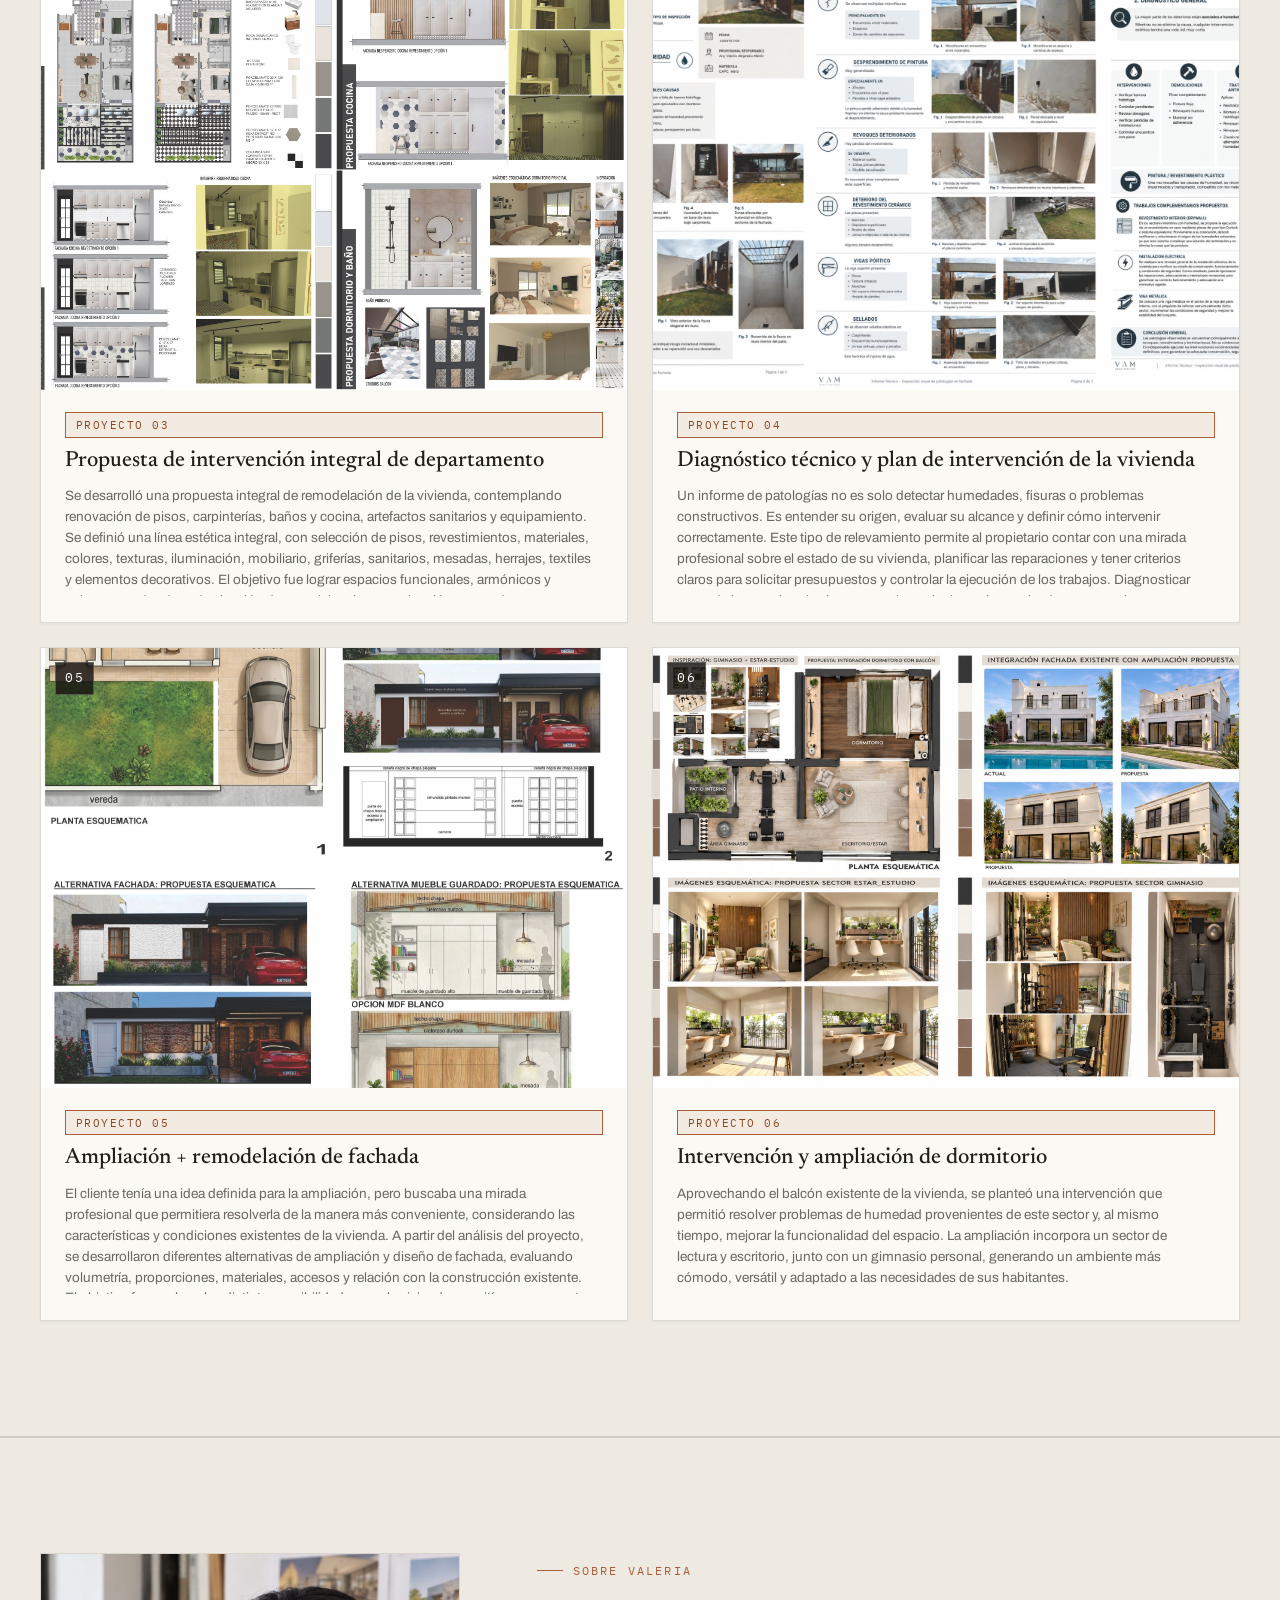
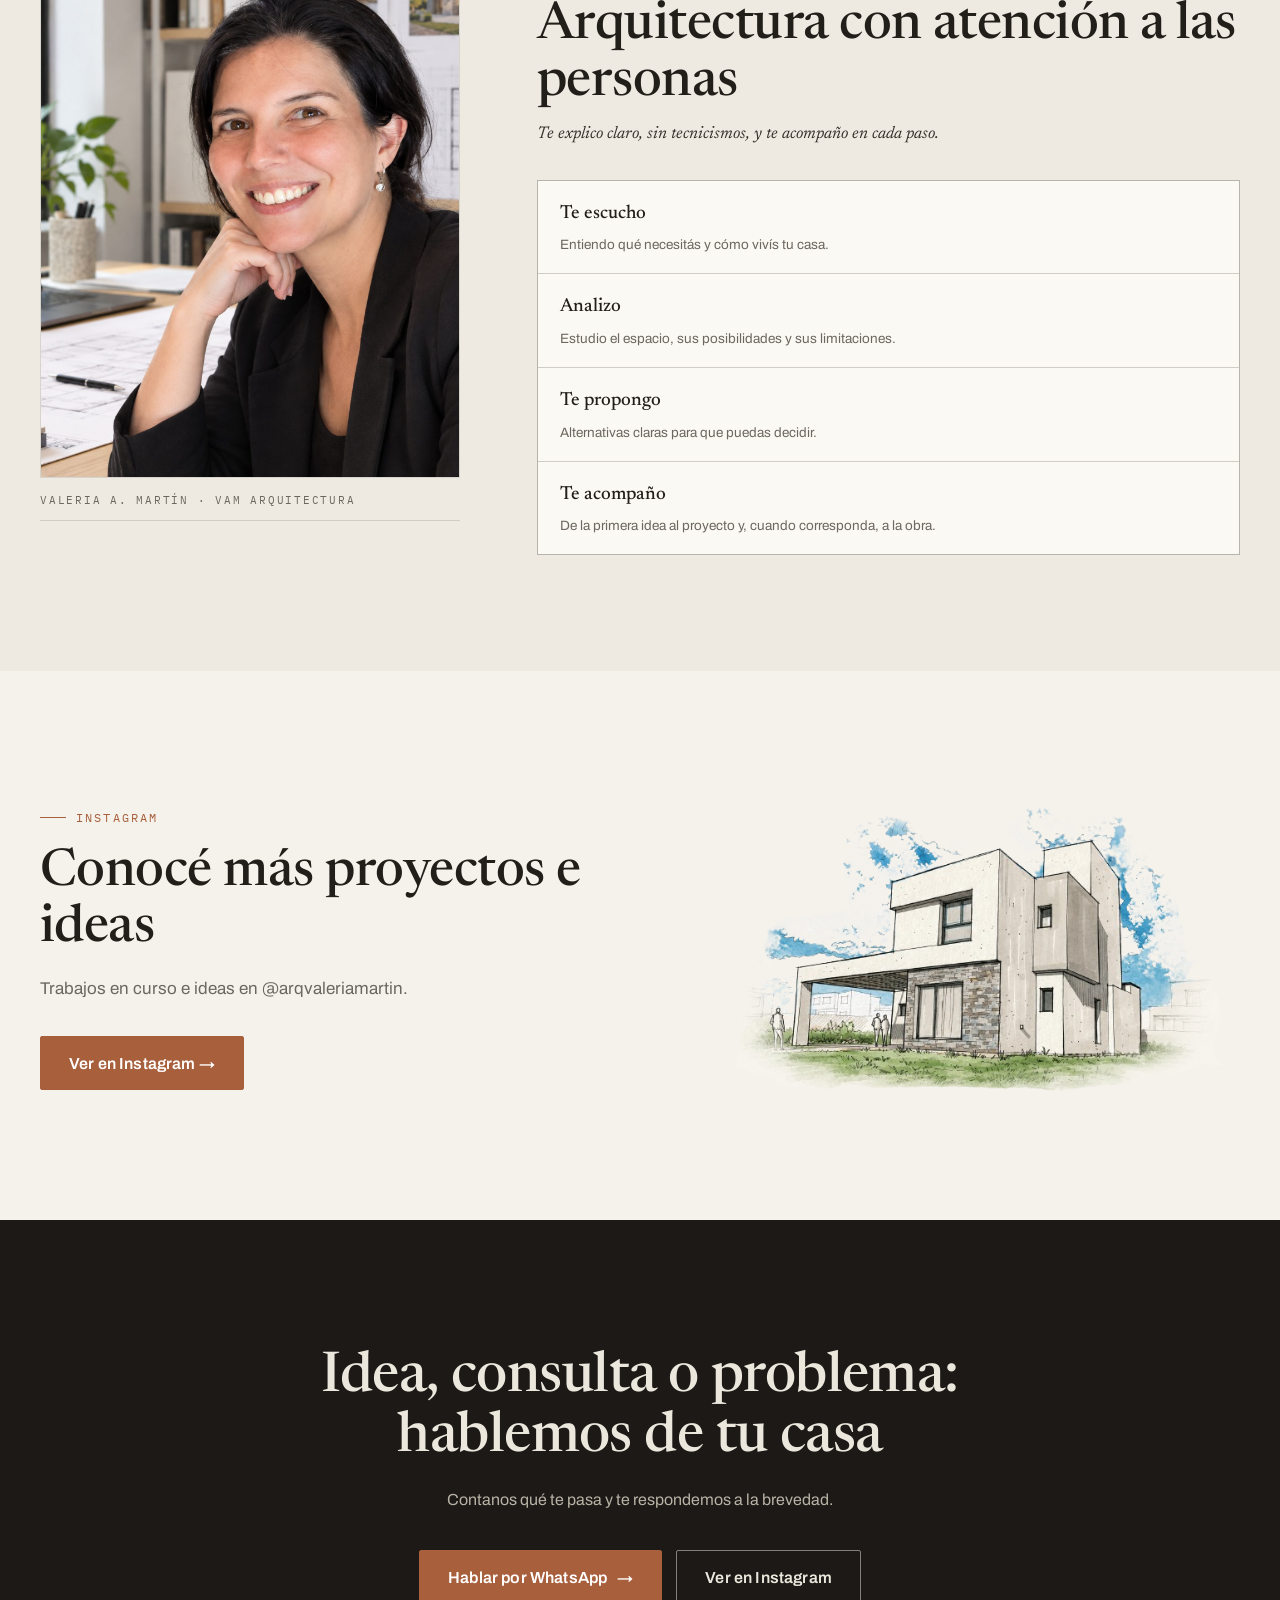
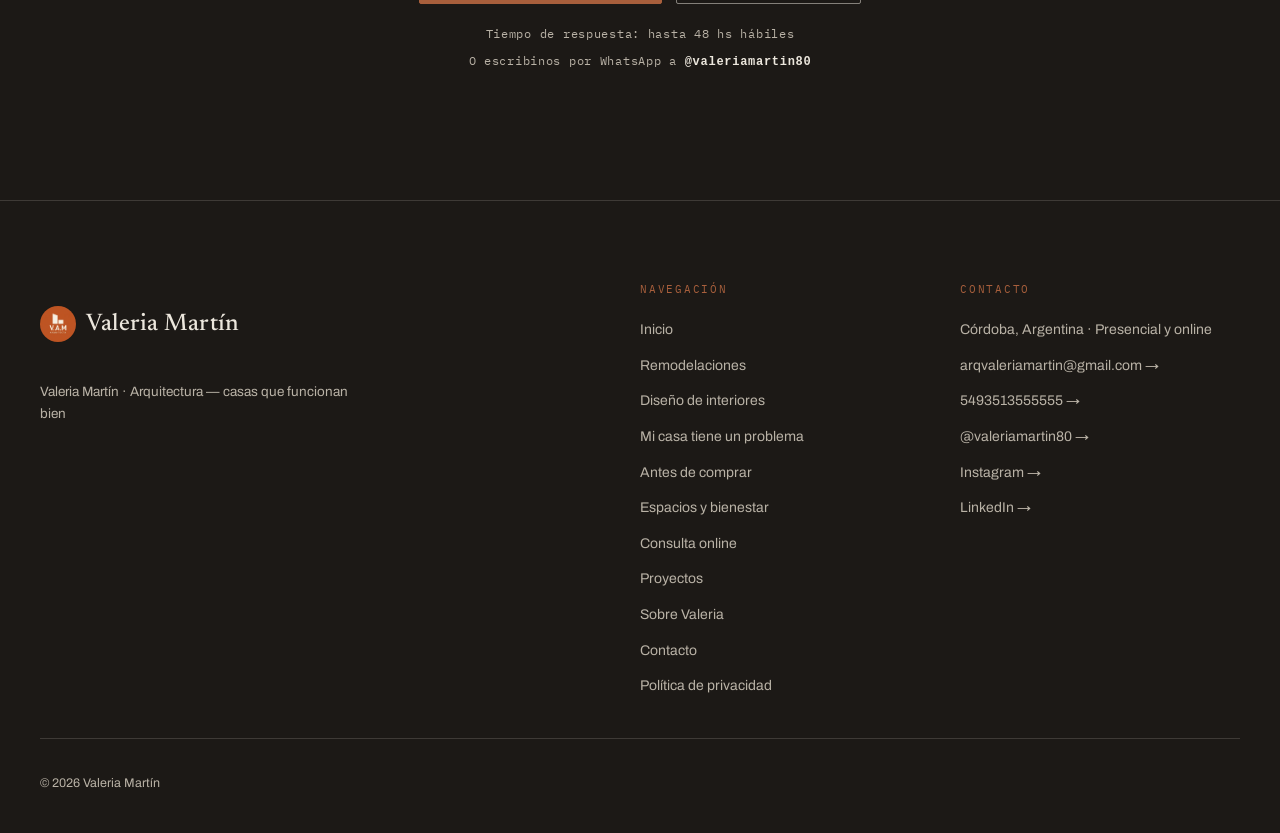
==== commit 5a655a3b: "usuario y correo actualizado" ====
--- a/index.html
+++ b/index.html
@@ -18,10 +18,10 @@
   <link rel="preconnect" href="https://fonts.gstatic.com" crossorigin>
   <link href="https://fonts.googleapis.com/css2?family=Newsreader:ital,opsz,wght@0,6..72,400;0,6..72,500;1,6..72,400;1,6..72,500&family=Archivo:wght@400;500;600;700&family=IBM+Plex+Mono:wght@400;500&display=swap" rel="stylesheet">
 
-  <link rel="stylesheet" href="css/main.css?v=20260918l">
-  <script src="js/config.js?v=20260918l" defer></script>
-  <script src="js/content.js?v=20260918l" defer></script>
-  <script src="js/app.js?v=20260918l" defer></script>
+  <link rel="stylesheet" href="css/main.css?v=20260918p">
+  <script src="js/config.js?v=20260918p" defer></script>
+  <script src="js/content.js?v=20260918p" defer></script>
+  <script src="js/app.js?v=20260918p" defer></script>
 </head>
 <body id="top">
 
@@ -189,6 +189,7 @@
           <a class="btn btn--ghost-invert btn--lg" data-href="instagram" data-text="finalCta.ig">Ver en Instagram</a>
         </div>
         <p class="final__time" data-text="response.time">Tiempo de respuesta: hasta 48 hs hábiles</p>
+        <p class="final__wa">O escribinos por WhatsApp a <strong>@valeriamartin80</strong></p>
       </div>
     </section>
 </main>
@@ -214,6 +215,9 @@
           <p class="footer__title" data-text="footer.contactTitle">Contacto</p>
           <ul class="footer__contact">
             <li><span data-text="owner.location">Córdoba, Argentina · Presencial y online</span></li>
+            <li><a data-mailto href="mailto:arqvaleriamartin@gmail.com">arqvaleriamartin@gmail.com <span aria-hidden="true">→</span></a></li>
+            <li><a href="https://wa.me/5493513555555">5493513555555 <span aria-hidden="true">→</span></a></li>
+            <li><a href="https://wa.me/valeriamartin80">@valeriamartin80 <span aria-hidden="true">→</span></a></li>
             <li><a data-href="instagram">Instagram <span aria-hidden="true">→</span></a></li>
             <li><a data-href="linkedin">LinkedIn <span aria-hidden="true">→</span></a></li>
           </ul>
--- a/css/main.css
+++ b/css/main.css
@@ -2088,6 +2088,15 @@
   letter-spacing: 0.06em;
   color: var(--on-deep-dim);
 }
+
+.final__wa {
+  margin: 8px 0 0;
+  font-family: var(--mono);
+  font-size: 12px;
+  letter-spacing: 0.06em;
+  color: var(--on-deep-dim);
+}
+.final__wa strong { color: var(--on-deep); font-weight: 600; }
 
 /* ----------------------------- Footer ----------------------------- */
 .site-footer {
